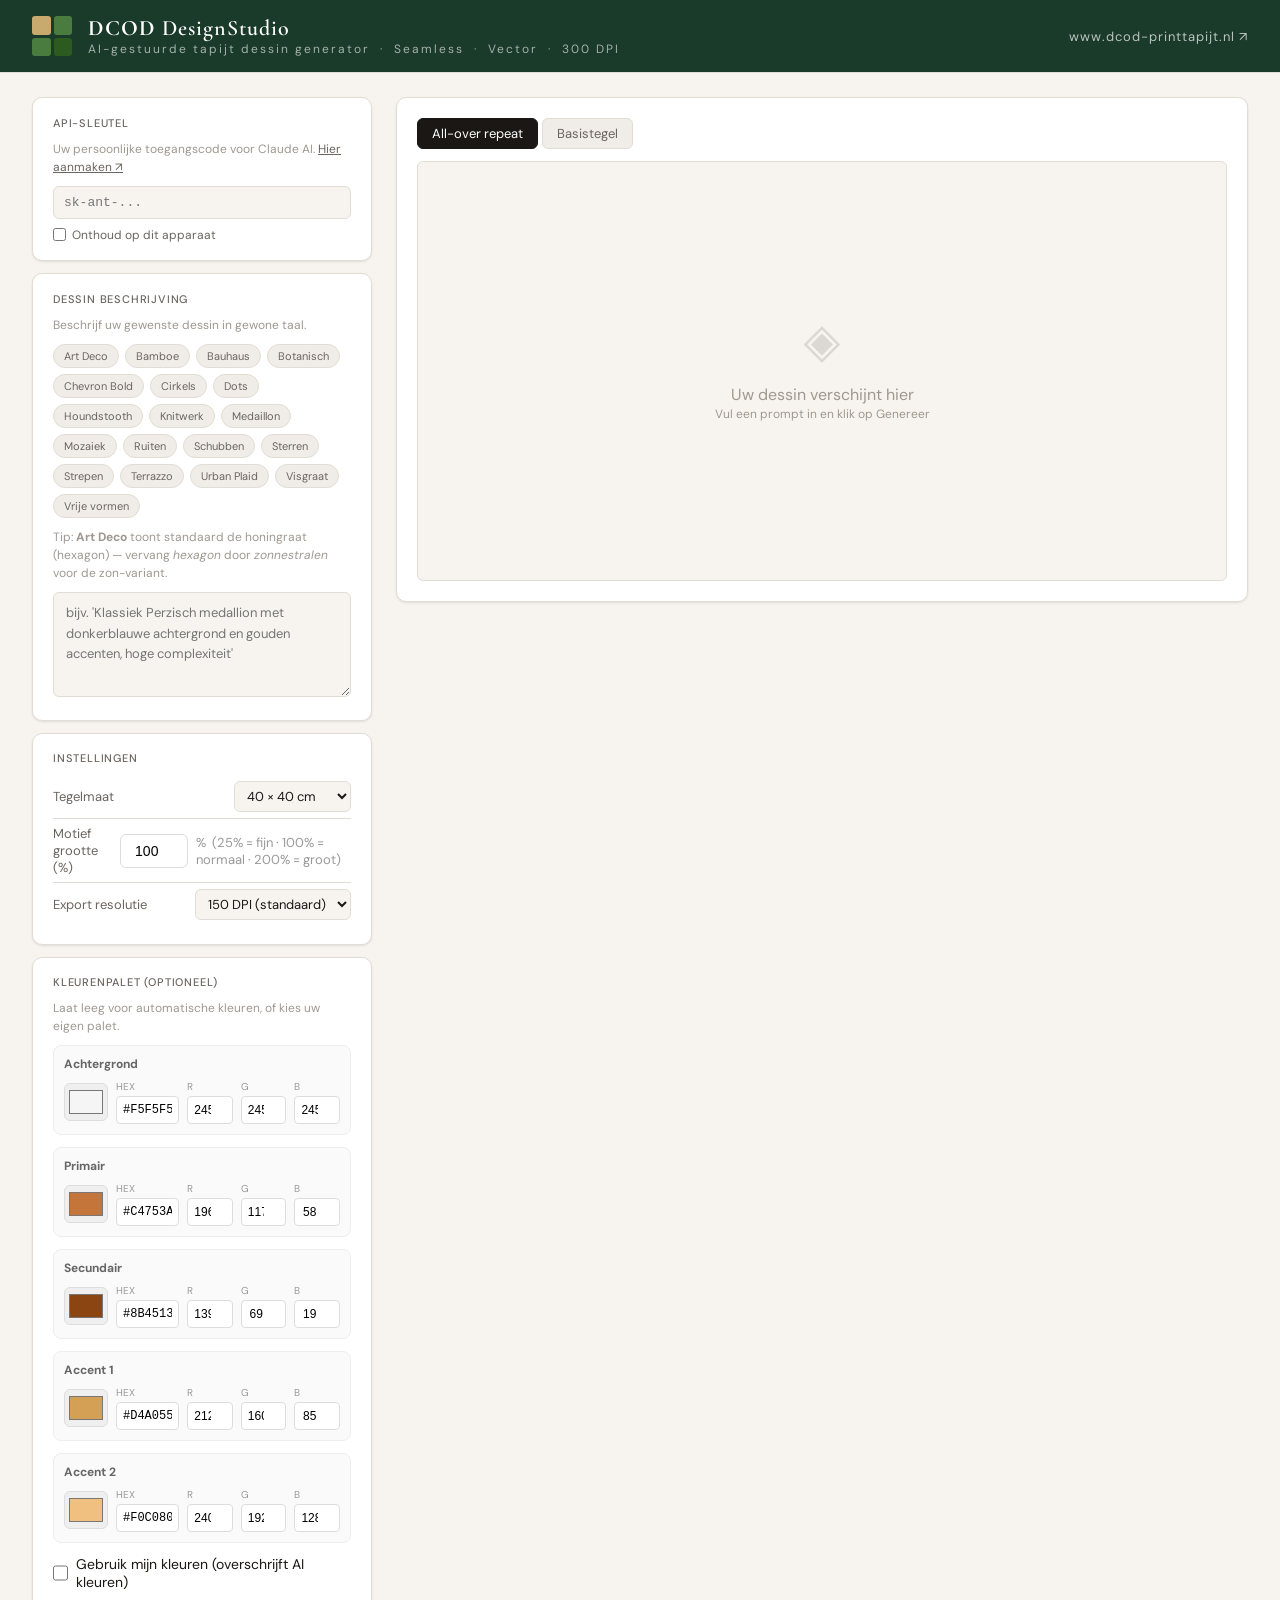
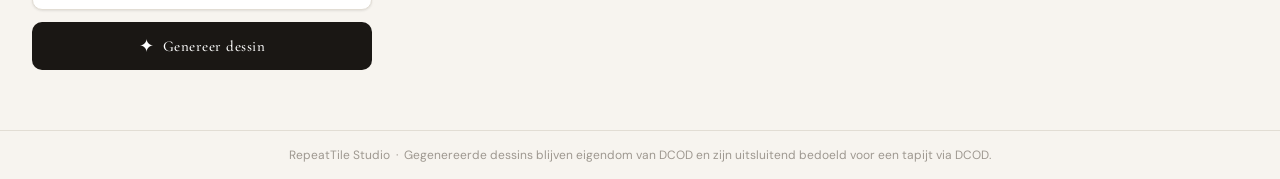
==== templates/index.html @ eb38566f "Knitwerk en Bauhaus dessins toegevoegd, Abstract en Nordic verwijderd" ====
<!DOCTYPE html>
<html lang="nl">
<head>
  <meta charset="UTF-8"/>
  <meta name="viewport" content="width=device-width, initial-scale=1.0"/>
  <title>RepeatTile Studio — Tapijt Dessin Generator</title>
  <link rel="preconnect" href="https://fonts.googleapis.com"/>
  <link href="https://fonts.googleapis.com/css2?family=Cormorant+Garamond:wght@400;500;600&family=DM+Sans:wght@300;400;500&display=swap" rel="stylesheet"/>
  <link rel="stylesheet" href="/static/css/style.css"/>
</head>
<body>
  <header style="background:#1a3a2a;padding:0 32px;">
    <div style="display:flex;align-items:center;justify-content:space-between;height:72px;">
      <div style="display:flex;align-items:center;gap:16px;">
        <div style="display:grid;grid-template-columns:1fr 1fr;gap:3px;width:40px;height:40px;">
          <div style="background:#c8a96e;border-radius:3px;"></div>
          <div style="background:#4a7c3f;border-radius:3px;"></div>
          <div style="background:#4a7c3f;border-radius:3px;"></div>
          <div style="background:#2d5a1e;border-radius:3px;"></div>
        </div>
        <div>
          <div style="font-size:22px;font-weight:600;color:white;font-family:'Cormorant Garamond',serif;letter-spacing:1px;">
            <span style="font-weight:700;">DCOD</span> DesignStudio
          </div>
          <div style="font-size:12px;color:rgba(255,255,255,0.6);letter-spacing:2px;">
            AI-gestuurde tapijt dessin generator &nbsp;·&nbsp; Seamless &nbsp;·&nbsp; Vector &nbsp;·&nbsp; 300 DPI
          </div>
        </div>
      </div>
      <a href="https://www.dcod-printtapijt.nl" target="_blank" style="color:rgba(255,255,255,0.7);font-size:13px;text-decoration:none;letter-spacing:1px;">
        www.dcod-printtapijt.nl ↗
      </a>
    </div>
  </header>

  <main>
    <!-- Linker paneel: instellingen -->
    <aside class="sidebar">

      <!-- API sleutel -->
      <section class="card" id="card-api">
        <h2>API-sleutel</h2>
        <p class="hint">Uw persoonlijke toegangscode voor Claude AI. <a href="https://console.anthropic.com/keys" target="_blank">Hier aanmaken ↗</a></p>
        <div class="input-wrap">
          <input type="password" id="apiKey" placeholder="sk-ant-..." autocomplete="off"/>
          
        </div>
        <label class="remember-row">
          <input type="checkbox" id="rememberKey" onchange="handleRemember()"/>
          Onthoud op dit apparaat
        </label>
      </section>

      <!-- Prompt -->
      <section class="card">
        <h2>Dessin beschrijving</h2>
        <p class="hint">Beschrijf uw gewenste dessin in gewone taal.</p>
        <div class="suggestions">
          <button class="chip" onclick="setPrompt('Art Deco hexagon, goud en zwart, jaren 20 stijl')">Art Deco</button>
          <button class="chip" onclick="setPrompt('Bamboe stokken patroon, verticale bamboe in natuurlijke tinten')">Bamboe</button>
          <button class="chip" onclick="setPrompt('Bauhaus geometrisch patroon, halve cirkels driehoeken en ringen, oranje zwart grijs')">Bauhaus</button>
          <button class="chip" onclick="setPrompt('Botanisch bloemmotief art nouveau stijl, zachte groene en beige kleuren')">Botanisch</button>
          <button class="chip" onclick="setPrompt('chevronbold patroon, gevulde schuine plankjes, zwart wit')">Chevron Bold</button>
          <button class="chip" onclick="setPrompt('Alleen cirkels, strak en minimalistisch')">Cirkels</button>
          <button class="chip" onclick="setPrompt('Dots stippen patroon, polka dots')">Dots</button>
          <button class="chip" onclick="setPrompt('houndstooth patroon, hanenpoot pied-de-poule, zwart wit')">Houndstooth</button>
          <button class="chip" onclick="setPrompt('Scandinavisch knitwerk patroon, gebreide steken, zigzag banden in blauw en wit')">Knitwerk</button>
          <button class="chip" onclick="setPrompt('Medaillon geometrisch tegelmotief, donkerblauw en diep rood met gouden accenten')">Medaillon</button>
          <button class="chip" onclick="setPrompt('Pixel mozaiek patroon, kleurrijke blokken')">Mozaiek</button>
          <button class="chip" onclick="setPrompt('Alleen ruiten en diamanten, geometrisch')">Ruiten</button>
          <button class="chip" onclick="setPrompt('Ogee schubben dakpan patroon')">Schubben</button>
          <button class="chip" onclick="setPrompt('Alleen sterren, strak patroon')">Sterren</button>
          <button class="chip" onclick="setPrompt('strepen patroon, style:strepen, verticale kleurstroken')">Strepen</button>
          <button class="chip" onclick="setPrompt('Terrazzo patroon, gekleurde steensnippers op lichte ondergrond')">Terrazzo</button>
          <button class="chip" onclick="setPrompt('urban plaid tartan ruit patroon, geweven lijnen')">Urban Plaid</button>
          <button class="chip" onclick="setPrompt('Visgraat patroon, diagonale lijnen, aardetinten')">Visgraat</button>
          <button class="chip" onclick="setPrompt('Vrije organische vormen, vloeiend en natuurlijk')">Vrije vormen</button>
        </div>
        <p class="hint" style="margin-top:10px;">Tip: <strong>Art Deco</strong> toont standaard de honingraat (hexagon) — vervang <em>hexagon</em> door <em>zonnestralen</em> voor de zon-variant.</p>
        <textarea id="prompt" rows="4" placeholder="bijv. 'Klassiek Perzisch medallion met donkerblauwe achtergrond en gouden accenten, hoge complexiteit'"></textarea>
      </section>

      <!-- Instellingen -->
      <section class="card">
        <h2>Instellingen</h2>
        <div class="field">
          <label>Tegelmaat</label>
          <select id="tileCm">
            <option value="20">20 × 20 cm</option>
            <option value="40" selected>40 × 40 cm</option>
            <option value="60">60 × 60 cm</option>
            <option value="100">100 × 100 cm</option>
          </select>
        </div>
        <div class="field">
          <label>Motief grootte (%)</label>
          <div style="display:flex;align-items:center;gap:8px;">
            <input type="number" id="motiefSchaal" value="100" min="25" max="400" step="5"
              style="width:90px;padding:8px;border:1px solid #ddd;border-radius:6px;font-size:14px;text-align:center;">
            <span style="font-size:13px;color:#999;">% &nbsp;(25% = fijn · 100% = normaal · 200% = groot)</span>
          </div>
        </div>
        <div class="field">
          <label>Export resolutie</label>
          <select id="dpi">
            <option value="100">100 DPI (minimum)</option>
            <option value="150" selected>150 DPI (standaard)</option>
            <option value="200">200 DPI (hoog)</option>
            <option value="300">300 DPI (drukklaar)</option>
          </select>
        </div>
      </section>

      <!-- Kleurenpalet kiezer -->
      <section class="card" id="card-kleuren">
        <h2>Kleurenpalet (optioneel)</h2>
        <p class="hint">Laat leeg voor automatische kleuren, of kies uw eigen palet.</p>
        <div style="margin-bottom:12px;padding:10px;border:1px solid #eee;border-radius:8px;background:#fafafa;box-sizing:border-box;">
          <label style="font-size:12px;color:#666;font-weight:bold;display:block;margin-bottom:8px;">Achtergrond</label>
          <div style="display:flex;align-items:center;gap:8px;flex-wrap:nowrap;">
            <input type="color" id="kleur0" value="#F5F5F5" style="width:44px;height:38px;border:1px solid #ddd;border-radius:6px;cursor:pointer;padding:2px;flex-shrink:0;">
            <div style="flex:2.5;min-width:0;">
              <div style="font-size:10px;color:#999;margin-bottom:3px;">HEX</div>
              <input type="text" id="kleur0hex" value="#F5F5F5" maxlength="7" style="width:100%;padding:6px;border:1px solid #ddd;border-radius:4px;font-size:12px;font-family:monospace;text-align:center;box-sizing:border-box;">
            </div>
            <div style="flex:1.8;min-width:0;">
              <div style="font-size:10px;color:#999;margin-bottom:3px;">R</div>
              <input type="number" id="kleur0r" value="245" min="0" max="255" style="width:100%;padding:6px;border:1px solid #ddd;border-radius:4px;font-size:12px;text-align:center;box-sizing:border-box;">
            </div>
            <div style="flex:1.8;min-width:0;">
              <div style="font-size:10px;color:#999;margin-bottom:3px;">G</div>
              <input type="number" id="kleur0g" value="245" min="0" max="255" style="width:100%;padding:6px;border:1px solid #ddd;border-radius:4px;font-size:12px;text-align:center;box-sizing:border-box;">
            </div>
            <div style="flex:1.8;min-width:0;">
              <div style="font-size:10px;color:#999;margin-bottom:3px;">B</div>
              <input type="number" id="kleur0b" value="245" min="0" max="255" style="width:100%;padding:6px;border:1px solid #ddd;border-radius:4px;font-size:12px;text-align:center;box-sizing:border-box;">
            </div>
          </div>
        </div>
        <div style="margin-bottom:12px;padding:10px;border:1px solid #eee;border-radius:8px;background:#fafafa;box-sizing:border-box;">
          <label style="font-size:12px;color:#666;font-weight:bold;display:block;margin-bottom:8px;">Primair</label>
          <div style="display:flex;align-items:center;gap:8px;flex-wrap:nowrap;">
            <input type="color" id="kleur1" value="#C4753A" style="width:44px;height:38px;border:1px solid #ddd;border-radius:6px;cursor:pointer;padding:2px;flex-shrink:0;">
            <div style="flex:2.5;min-width:0;">
              <div style="font-size:10px;color:#999;margin-bottom:3px;">HEX</div>
              <input type="text" id="kleur1hex" value="#C4753A" maxlength="7" style="width:100%;padding:6px;border:1px solid #ddd;border-radius:4px;font-size:12px;font-family:monospace;text-align:center;box-sizing:border-box;">
            </div>
            <div style="flex:1.8;min-width:0;">
              <div style="font-size:10px;color:#999;margin-bottom:3px;">R</div>
              <input type="number" id="kleur1r" value="196" min="0" max="255" style="width:100%;padding:6px;border:1px solid #ddd;border-radius:4px;font-size:12px;text-align:center;box-sizing:border-box;">
            </div>
            <div style="flex:1.8;min-width:0;">
              <div style="font-size:10px;color:#999;margin-bottom:3px;">G</div>
              <input type="number" id="kleur1g" value="117" min="0" max="255" style="width:100%;padding:6px;border:1px solid #ddd;border-radius:4px;font-size:12px;text-align:center;box-sizing:border-box;">
            </div>
            <div style="flex:1.8;min-width:0;">
              <div style="font-size:10px;color:#999;margin-bottom:3px;">B</div>
              <input type="number" id="kleur1b" value="58" min="0" max="255" style="width:100%;padding:6px;border:1px solid #ddd;border-radius:4px;font-size:12px;text-align:center;box-sizing:border-box;">
            </div>
          </div>
        </div>
        <div style="margin-bottom:12px;padding:10px;border:1px solid #eee;border-radius:8px;background:#fafafa;box-sizing:border-box;">
          <label style="font-size:12px;color:#666;font-weight:bold;display:block;margin-bottom:8px;">Secundair</label>
          <div style="display:flex;align-items:center;gap:8px;flex-wrap:nowrap;">
            <input type="color" id="kleur2" value="#8B4513" style="width:44px;height:38px;border:1px solid #ddd;border-radius:6px;cursor:pointer;padding:2px;flex-shrink:0;">
            <div style="flex:2.5;min-width:0;">
              <div style="font-size:10px;color:#999;margin-bottom:3px;">HEX</div>
              <input type="text" id="kleur2hex" value="#8B4513" maxlength="7" style="width:100%;padding:6px;border:1px solid #ddd;border-radius:4px;font-size:12px;font-family:monospace;text-align:center;box-sizing:border-box;">
            </div>
            <div style="flex:1.8;min-width:0;">
              <div style="font-size:10px;color:#999;margin-bottom:3px;">R</div>
              <input type="number" id="kleur2r" value="139" min="0" max="255" style="width:100%;padding:6px;border:1px solid #ddd;border-radius:4px;font-size:12px;text-align:center;box-sizing:border-box;">
            </div>
            <div style="flex:1.8;min-width:0;">
              <div style="font-size:10px;color:#999;margin-bottom:3px;">G</div>
              <input type="number" id="kleur2g" value="69" min="0" max="255" style="width:100%;padding:6px;border:1px solid #ddd;border-radius:4px;font-size:12px;text-align:center;box-sizing:border-box;">
            </div>
            <div style="flex:1.8;min-width:0;">
              <div style="font-size:10px;color:#999;margin-bottom:3px;">B</div>
              <input type="number" id="kleur2b" value="19" min="0" max="255" style="width:100%;padding:6px;border:1px solid #ddd;border-radius:4px;font-size:12px;text-align:center;box-sizing:border-box;">
            </div>
          </div>
        </div>
        <div style="margin-bottom:12px;padding:10px;border:1px solid #eee;border-radius:8px;background:#fafafa;box-sizing:border-box;">
          <label style="font-size:12px;color:#666;font-weight:bold;display:block;margin-bottom:8px;">Accent 1</label>
          <div style="display:flex;align-items:center;gap:8px;flex-wrap:nowrap;">
            <input type="color" id="kleur3" value="#D4A055" style="width:44px;height:38px;border:1px solid #ddd;border-radius:6px;cursor:pointer;padding:2px;flex-shrink:0;">
            <div style="flex:2.5;min-width:0;">
              <div style="font-size:10px;color:#999;margin-bottom:3px;">HEX</div>
              <input type="text" id="kleur3hex" value="#D4A055" maxlength="7" style="width:100%;padding:6px;border:1px solid #ddd;border-radius:4px;font-size:12px;font-family:monospace;text-align:center;box-sizing:border-box;">
            </div>
            <div style="flex:1.8;min-width:0;">
              <div style="font-size:10px;color:#999;margin-bottom:3px;">R</div>
              <input type="number" id="kleur3r" value="212" min="0" max="255" style="width:100%;padding:6px;border:1px solid #ddd;border-radius:4px;font-size:12px;text-align:center;box-sizing:border-box;">
            </div>
            <div style="flex:1.8;min-width:0;">
              <div style="font-size:10px;color:#999;margin-bottom:3px;">G</div>
              <input type="number" id="kleur3g" value="160" min="0" max="255" style="width:100%;padding:6px;border:1px solid #ddd;border-radius:4px;font-size:12px;text-align:center;box-sizing:border-box;">
            </div>
            <div style="flex:1.8;min-width:0;">
              <div style="font-size:10px;color:#999;margin-bottom:3px;">B</div>
              <input type="number" id="kleur3b" value="85" min="0" max="255" style="width:100%;padding:6px;border:1px solid #ddd;border-radius:4px;font-size:12px;text-align:center;box-sizing:border-box;">
            </div>
          </div>
        </div>
        <div style="margin-bottom:12px;padding:10px;border:1px solid #eee;border-radius:8px;background:#fafafa;box-sizing:border-box;">
          <label style="font-size:12px;color:#666;font-weight:bold;display:block;margin-bottom:8px;">Accent 2</label>
          <div style="display:flex;align-items:center;gap:8px;flex-wrap:nowrap;">
            <input type="color" id="kleur4" value="#F0C080" style="width:44px;height:38px;border:1px solid #ddd;border-radius:6px;cursor:pointer;padding:2px;flex-shrink:0;">
            <div style="flex:2.5;min-width:0;">
              <div style="font-size:10px;color:#999;margin-bottom:3px;">HEX</div>
              <input type="text" id="kleur4hex" value="#F0C080" maxlength="7" style="width:100%;padding:6px;border:1px solid #ddd;border-radius:4px;font-size:12px;font-family:monospace;text-align:center;box-sizing:border-box;">
            </div>
            <div style="flex:1.8;min-width:0;">
              <div style="font-size:10px;color:#999;margin-bottom:3px;">R</div>
              <input type="number" id="kleur4r" value="240" min="0" max="255" style="width:100%;padding:6px;border:1px solid #ddd;border-radius:4px;font-size:12px;text-align:center;box-sizing:border-box;">
            </div>
            <div style="flex:1.8;min-width:0;">
              <div style="font-size:10px;color:#999;margin-bottom:3px;">G</div>
              <input type="number" id="kleur4g" value="192" min="0" max="255" style="width:100%;padding:6px;border:1px solid #ddd;border-radius:4px;font-size:12px;text-align:center;box-sizing:border-box;">
            </div>
            <div style="flex:1.8;min-width:0;">
              <div style="font-size:10px;color:#999;margin-bottom:3px;">B</div>
              <input type="number" id="kleur4b" value="128" min="0" max="255" style="width:100%;padding:6px;border:1px solid #ddd;border-radius:4px;font-size:12px;text-align:center;box-sizing:border-box;">
            </div>
          </div>
        </div>
        <label style="display:flex;align-items:center;gap:8px;font-size:14px;cursor:pointer;margin-top:8px;">
          <input type="checkbox" id="gebruikKleuren" style="width:16px;height:16px;accent-color:#4A7C3F;">
          Gebruik mijn kleuren (overschrijft AI kleuren)
        </label>
      </section>

      <!-- Genereer knop -->
      <button class="btn-generate" id="btnGenerate" onclick="generate()">
        <span id="btnIcon">✦</span>
        <span id="btnText">Genereer dessin</span>
      </button>
      <div id="statusMsg" class="status-msg"></div>

    </aside>

    <!-- Rechter paneel: preview -->
    <div class="preview-area">

      <div class="preview-header">
        <div class="preview-tabs">
          <button class="tab active" onclick="switchTab('repeat', this)">All-over repeat</button>
          <button class="tab" onclick="switchTab('tile', this)">Basistegel</button>
        </div>
        <div class="badges" id="badges" style="display:none">
          <span class="badge green">✓ Seamless</span>
          <span class="badge blue" id="badgeDpi">150 DPI</span>
          <span class="badge gray" id="badgeStyle">—</span>
        </div>
      </div>

      <!-- Preview canvas -->
      <div class="canvas-container" id="canvasContainer">
        <div class="empty-state" id="emptyState">
          <div class="empty-icon">◈</div>
          <p>Uw dessin verschijnt hier</p>
          <p class="hint">Vul een prompt in en klik op Genereer</p>
        </div>
        <img id="previewRepeat" class="preview-img active" style="display:none" alt="All-over repeat preview"/>
        <img id="previewTile" class="preview-img" style="display:none" alt="Basistegel preview"/>
      </div>

      <!-- Info kaarten -->
      <div class="info-cards" id="infoCards" style="display:none">
        <div class="info-card">
          <div class="info-label">Resolutie</div>
          <div class="info-val" id="infoDpi">—</div>
        </div>
        <div class="info-card">
          <div class="info-label">Pixelgrootte tegel</div>
          <div class="info-val" id="infoPx">—</div>
        </div>
        <div class="info-card">
          <div class="info-label">Stijl</div>
          <div class="info-val" id="infoStyle">—</div>
        </div>
        <div class="info-card">
          <div class="info-label">Repeat type</div>
          <div class="info-val" id="infoRepeat">—</div>
        </div>
      </div>

      <!-- Referentienummer -->
      <div id="refRow" style="display:none;padding:8px 0;font-size:13px;color:#999;text-align:right;">
        Referentie: <span id="dessinRef" style="font-weight:bold;color:#4A7C3F;font-family:monospace;"></span>
      </div>
      <!-- Beschrijving -->
      <div class="description-box" id="descBox" style="display:none">
        <span class="desc-icon">◈</span>
        <span id="descText">—</span>
      </div>

      <!-- Kleurenpalet -->
      <div class="palette-row" id="paletteRow" style="display:none">
        <span class="palette-label">Kleuren:</span>
        <div id="paletteSwatches"></div>
      </div>

      <!-- Export knoppen -->
      <div class="export-row" id="exportRow" style="display:none">
        <button class="btn-export" onclick="openVisualizer()">
          <span>⬚</span> Bekijk in ruimte
        </button>
      </div>

    </div>
  </main>


<!-- Bestel Modal -->
<div id="bestelModal" style="display:none;position:fixed;top:0;left:0;width:100%;height:100%;background:rgba(0,0,0,0.5);z-index:1000;overflow-y:auto;padding:20px;box-sizing:border-box;align-items:center;justify-content:center;">
  <div style="background:white;padding:40px;border-radius:12px;max-width:480px;width:90%;position:relative;margin:auto;">
    <button onclick="document.getElementById('bestelModal').style.display='none'" style="position:absolute;top:16px;right:16px;background:none;border:none;font-size:20px;cursor:pointer;">✕</button>
    <h2 style="margin-top:0;">Tapijt bestellen</h2>
    <p style="color:#666;font-size:14px;">Uw dessin wordt doorgestuurd naar DCOD. Wij nemen binnen 2 werkdagen contact met u op.</p>
    <p style="color:#4A7C3F;font-size:13px;background:#F0F5EE;border-radius:8px;padding:10px 12px;margin-top:0;">Origineel bestand gaat alleen naar DCOD voor productie.</p>
    <div style="margin-bottom:16px;">
      <label style="display:block;font-size:12px;font-weight:bold;margin-bottom:6px;">NAAM *</label>
      <input id="bestelNaam" autocomplete="name" type="text" style="width:100%;padding:12px;border:1px solid #ddd;border-radius:8px;font-size:16px;box-sizing:border-box;"/>
    </div>
    <div style="margin-bottom:16px;">
      <label style="display:block;font-size:12px;font-weight:bold;margin-bottom:6px;">E-MAILADRES *</label>
      <input id="bestelEmail" autocomplete="email" type="email" style="width:100%;padding:12px;border:1px solid #ddd;border-radius:8px;font-size:16px;box-sizing:border-box;"/>
    </div>
    <div style="margin-bottom:16px;">
      <label style="display:block;font-size:12px;font-weight:bold;margin-bottom:6px;">BEDRIJF / BUREAU</label>
      <input id="bestelBedrijf" autocomplete="organization" type="text" style="width:100%;padding:12px;border:1px solid #ddd;border-radius:8px;font-size:16px;box-sizing:border-box;" placeholder="Bedrijfs- of bureaunaam (optioneel)"/>
    </div>
    <div style="margin-bottom:16px;">
      <label style="display:block;font-size:12px;font-weight:bold;margin-bottom:6px;">TELEFOONNUMMER</label>
      <input id="bestelTelefoon" autocomplete="tel" type="tel" style="width:100%;padding:12px;border:1px solid #ddd;border-radius:8px;font-size:16px;box-sizing:border-box;"/>
    </div>
    <div style="margin-bottom:16px;">
      <label style="display:block;font-size:12px;font-weight:bold;margin-bottom:6px;">PRODUCT *</label>
      <div style="display:flex;gap:10px;flex-wrap:wrap;">
        <label style="display:flex;align-items:center;gap:8px;padding:10px 16px;border:2px solid #ddd;border-radius:8px;cursor:pointer;font-size:15px;">
          <input type="radio" name="product" value="Printtapijt" style="accent-color:#4A7C3F;" checked> Printtapijt
        </label>
        <label style="display:flex;align-items:center;gap:8px;padding:10px 16px;border:2px solid #ddd;border-radius:8px;cursor:pointer;font-size:15px;">
          <input type="radio" name="product" value="Printvloervinyl" style="accent-color:#4A7C3F;"> Printvloervinyl
        </label>
        <label style="display:flex;align-items:center;gap:8px;padding:10px 16px;border:2px solid #ddd;border-radius:8px;cursor:pointer;font-size:15px;">
          <input type="radio" name="product" value="Printbehang" style="accent-color:#4A7C3F;"> Printbehang
        </label>
      </div>
    </div>
    <div style="margin-bottom:16px;">
      <label style="display:block;font-size:12px;font-weight:bold;margin-bottom:6px;">AFMETING (m²)</label>
      <div style="display:flex;gap:10px;align-items:center;">
        <div style="flex:1;">
          <label style="display:block;font-size:11px;color:#999;margin-bottom:4px;">Breedte (cm)</label>
          <input id="bestelBreedte" type="number" min="1" placeholder="bijv. 200" style="width:100%;padding:10px;border:1px solid #ddd;border-radius:8px;font-size:15px;box-sizing:border-box;"/>
        </div>
        <div style="font-size:20px;color:#999;padding-top:20px;">×</div>
        <div style="flex:1;">
          <label style="display:block;font-size:11px;color:#999;margin-bottom:4px;">Lengte (cm)</label>
          <input id="bestelLengte" type="number" min="1" placeholder="bijv. 300" style="width:100%;padding:10px;border:1px solid #ddd;border-radius:8px;font-size:15px;box-sizing:border-box;"/>
        </div>
        <div style="flex:1;">
          <label style="display:block;font-size:11px;color:#999;margin-bottom:4px;">Totaal</label>
          <div id="bestelM2" style="padding:10px;background:#f5f5f5;border-radius:8px;font-size:15px;font-weight:bold;color:#4A7C3F;text-align:center;margin-top:0px;">— m²</div>
        </div>
      </div>
    </div>
    <div style="margin-bottom:16px;">
      <label style="display:block;font-size:12px;font-weight:bold;margin-bottom:6px;">AANVULLENDE WENSEN</label>
      <textarea id="bestelWensen" style="width:100%;padding:12px;border:1px solid #ddd;border-radius:8px;font-size:16px;box-sizing:border-box;height:100px;"></textarea>
    </div>
    <div style="margin-bottom:16px;">
      <label style="display:block;font-size:12px;font-weight:bold;margin-bottom:8px;">STAALTJE AANVRAGEN</label>
      <label style="display:flex;align-items:center;gap:10px;cursor:pointer;font-size:15px;">
        <input type="checkbox" id="bestelSaaltje" style="width:18px;height:18px;accent-color:#4A7C3F;">
        Ja, stuur mij een gratis staaltje toe
      </label>
      <div id="bestelAdresVeld" style="display:none;margin-top:12px;">
        <div style="margin-bottom:10px;">
          <label style="display:block;font-size:12px;color:#666;margin-bottom:4px;">STRAAT + HUISNUMMER</label>
          <input id="bestelStraat" autocomplete="street-address" type="text" placeholder="Straat + huisnummer" style="width:100%;padding:10px;border:1px solid #ddd;border-radius:8px;font-size:15px;box-sizing:border-box;"/>
        </div>
        <div style="display:flex;gap:10px;">
          <div style="flex:1;">
            <label style="display:block;font-size:12px;color:#666;margin-bottom:4px;">POSTCODE</label>
            <input id="bestelPostcode" autocomplete="postal-code" type="text" placeholder="1234 AB" style="width:100%;padding:10px;border:1px solid #ddd;border-radius:8px;font-size:15px;box-sizing:border-box;"/>
          </div>
          <div style="flex:2;">
            <label style="display:block;font-size:12px;color:#666;margin-bottom:4px;">WOONPLAATS</label>
            <input id="bestelPlaats" autocomplete="address-level2" type="text" placeholder="Woonplaats" style="width:100%;padding:10px;border:1px solid #ddd;border-radius:8px;font-size:15px;box-sizing:border-box;"/>
          </div>
        </div>
        <div style="margin-top:10px;">
          <label style="display:block;font-size:12px;color:#666;margin-bottom:4px;">LAND</label>
          <select id="bestelLand" autocomplete="country" style="width:100%;padding:10px;border:1px solid #ddd;border-radius:8px;font-size:15px;box-sizing:border-box;">
            <option value="Nederland">Nederland</option>
            <option value="België">België</option>
            <option value="Duitsland">Duitsland</option>
            <option value="Anders">Anders</option>
          </select>
        </div>
      </div>
    </div>
    <div id="bestelFout" style="display:none;color:#C0392B;font-size:14px;margin-bottom:12px;"></div>
    <button id="btnVerstuur" onclick="verstuurBestelling()" style="width:100%;padding:16px;background:#2C2C2C;color:white;border:none;border-radius:8px;font-size:16px;cursor:pointer;">✉ Stuur offerte aanvraag</button>
    <p style="text-align:center;font-size:12px;color:#999;margin-top:12px;">Uw gegevens worden alleen gebruikt voor het verwerken van uw aanvraag.</p>
  </div>
</div>

<!-- Bestel knop -->
<div id="bestelRow" style="display:none;padding:16px;">
  <button onclick="document.getElementById('bestelModal').style.display='flex'" style="width:100%;padding:16px;background:#4A7C3F;color:white;border:none;border-radius:8px;font-size:16px;cursor:pointer;font-weight:bold;">✉ Bestel dit tapijt</button>
  <p style="text-align:center;font-size:12px;color:#999;margin-top:8px;">Vrijblijvende aanvraag — wij nemen eerst contact met u op voordat er iets definitief wordt besteld.</p>
</div>
  <footer>
    <p>RepeatTile Studio &nbsp;·&nbsp; Gegenereerde dessins blijven eigendom van DCOD en zijn uitsluitend bedoeld voor een tapijt via DCOD.</p>
  </footer>

  <div id="ruimteModal" style="display:none;position:fixed;top:0;left:0;width:100%;height:100%;background:rgba(0,0,0,0.78);z-index:2000;align-items:center;justify-content:center;overflow-y:auto;padding:20px;box-sizing:border-box;">
    <div style="background:#fff;border-radius:12px;max-width:1100px;width:100%;position:relative;padding:16px;margin:auto;">
      <button onclick="document.getElementById('ruimteModal').style.display='none'" style="position:absolute;top:10px;right:14px;background:none;border:none;font-size:22px;cursor:pointer;z-index:5;">✕</button>
      <h2 style="margin:4px 0 12px;font-size:18px;">Bekijk in ruimte</h2>
      <div id="ruimteScene" style="position:relative;width:100%;overflow:hidden;border-radius:8px;background:#d8d8d8;">
        <div id="ruimteCarpet" style="position:absolute;left:0;top:0;width:600px;height:600px;background-repeat:repeat;z-index:1;"></div>
        <div id="ruimteLight" style="position:absolute;left:0;top:0;width:100%;height:100%;z-index:2;pointer-events:none;background:radial-gradient(120% 80% at 50% 8%,rgba(255,255,255,0.28),rgba(255,255,255,0) 55%),linear-gradient(180deg,rgba(0,0,0,0) 55%,rgba(0,0,0,0.20));"></div>
        <img id="ruimteMeubels" src="/static/img/kantoor_meubellaag.png" style="position:absolute;left:0;top:0;width:100%;height:100%;z-index:3;pointer-events:none;" alt="kantoor"/>
      </div>
      <div style="display:flex;align-items:center;gap:10px;margin-top:12px;">
        <label style="font-size:13px;color:#666;">Dessingrootte</label>
        <input type="range" id="ruimteScale" min="30" max="140" step="1" value="60" style="flex:1;">
      </div>
    </div>
  </div>
  <script src="/static/js/app.js?v=20260612_100122"></script>
</body>
</html>
---- static/css/style.css ----
/* RepeatTile Studio — Stylesheet */

*, *::before, *::after { box-sizing: border-box; margin: 0; padding: 0; }

:root {
  --bg: #F7F4EF;
  --surface: #FFFFFF;
  --border: #E2DDD4;
  --border-strong: #C8C0B4;
  --text: #1A1714;
  --text-muted: #6B6560;
  --text-hint: #9E9890;
  --accent: #1A1714;
  --accent-hover: #3A3530;
  --green: #2D6A2D;
  --green-bg: #E6F3E6;
  --blue: #1A3A8F;
  --blue-bg: #E6EEFF;
  --chip-bg: #F0EDE8;
  --chip-hover: #E2DDD4;
  --radius: 10px;
  --radius-sm: 6px;
  --shadow: 0 1px 3px rgba(0,0,0,0.06), 0 1px 2px rgba(0,0,0,0.04);
}

body {
  font-family: 'DM Sans', system-ui, sans-serif;
  background: var(--bg);
  color: var(--text);
  min-height: 100vh;
  display: flex;
  flex-direction: column;
}

/* Header */
header {
  border-bottom: 1px solid var(--border);
  background: var(--surface);
  padding: 1rem 2rem;
}
.header-inner {
  max-width: 1280px;
  margin: 0 auto;
  display: flex;
  align-items: center;
  gap: 14px;
}
.logo-mark {
  width: 40px; height: 40px;
  background: var(--accent);
  color: #fff;
  border-radius: 8px;
  display: flex; align-items: center; justify-content: center;
  font-family: 'Cormorant Garamond', serif;
  font-size: 15px;
  font-weight: 600;
  letter-spacing: 1px;
  flex-shrink: 0;
}
h1 {
  font-family: 'Cormorant Garamond', serif;
  font-size: 22px;
  font-weight: 600;
  letter-spacing: 0.3px;
  line-height: 1.2;
}
.tagline {
  font-size: 12px;
  color: var(--text-muted);
  margin-top: 2px;
  letter-spacing: 0.3px;
}

/* Layout */
main {
  flex: 1;
  max-width: 1280px;
  margin: 0 auto;
  width: 100%;
  padding: 1.5rem 2rem;
  display: grid;
  grid-template-columns: 340px 1fr;
  gap: 1.5rem;
  align-items: start;
}

/* Sidebar cards */
.sidebar { display: flex; flex-direction: column; gap: 12px; }
.card {
  background: var(--surface);
  border: 1px solid var(--border);
  border-radius: var(--radius);
  padding: 1.1rem 1.25rem;
  box-shadow: var(--shadow);
}
.card h2 {
  font-family: 'DM Sans', sans-serif;
  font-size: 11px;
  font-weight: 500;
  text-transform: uppercase;
  letter-spacing: 0.8px;
  color: var(--text-muted);
  margin-bottom: 10px;
}
.hint {
  font-size: 12px;
  color: var(--text-hint);
  line-height: 1.5;
  margin-bottom: 10px;
}
.hint a { color: var(--text-muted); }

/* API key input */
.input-wrap {
  display: flex;
  gap: 6px;
  align-items: center;
}
.input-wrap input {
  flex: 1;
  padding: 8px 10px;
  border: 1px solid var(--border);
  border-radius: var(--radius-sm);
  font-size: 13px;
  font-family: monospace;
  background: var(--bg);
  color: var(--text);
  transition: border-color 0.15s;
}
.input-wrap input:focus { outline: none; border-color: var(--border-strong); }
.btn-icon {
  padding: 8px 10px;
  background: var(--chip-bg);
  border: 1px solid var(--border);
  border-radius: var(--radius-sm);
  cursor: pointer;
  font-size: 14px;
  transition: background 0.15s;
}
.btn-icon:hover { background: var(--chip-hover); }
.remember-row {
  display: flex; align-items: center; gap: 6px;
  font-size: 12px; color: var(--text-muted);
  margin-top: 8px; cursor: pointer;
}

/* Suggestions */
.suggestions { display: flex; flex-wrap: wrap; gap: 6px; margin-bottom: 10px; }
.chip {
  font-size: 11px;
  padding: 4px 10px;
  background: var(--chip-bg);
  border: 1px solid var(--border);
  border-radius: 99px;
  color: var(--text-muted);
  cursor: pointer;
  transition: all 0.15s;
  font-family: 'DM Sans', sans-serif;
}
.chip:hover { background: var(--chip-hover); color: var(--text); border-color: var(--border-strong); }

textarea {
  width: 100%;
  padding: 10px 12px;
  border: 1px solid var(--border);
  border-radius: var(--radius-sm);
  font-size: 13px;
  font-family: 'DM Sans', sans-serif;
  line-height: 1.6;
  background: var(--bg);
  color: var(--text);
  resize: vertical;
  transition: border-color 0.15s;
}
textarea:focus { outline: none; border-color: var(--border-strong); }

/* Fields */
.field {
  display: flex;
  align-items: center;
  justify-content: space-between;
  padding: 6px 0;
  border-bottom: 1px solid var(--border);
}
.field:last-child { border-bottom: none; }
.field label { font-size: 13px; color: var(--text-muted); }
.field select {
  padding: 5px 8px;
  border: 1px solid var(--border);
  border-radius: var(--radius-sm);
  font-size: 13px;
  background: var(--bg);
  color: var(--text);
  font-family: 'DM Sans', sans-serif;
}
.field select:focus { outline: none; }

/* Generate button */
.btn-generate {
  width: 100%;
  padding: 13px;
  background: var(--accent);
  color: #fff;
  border: none;
  border-radius: var(--radius);
  font-size: 15px;
  font-family: 'Cormorant Garamond', serif;
  font-weight: 500;
  letter-spacing: 0.5px;
  cursor: pointer;
  display: flex;
  align-items: center;
  justify-content: center;
  gap: 8px;
  transition: background 0.2s, transform 0.1s;
}
.btn-generate:hover { background: var(--accent-hover); }
.btn-generate:active { transform: scale(0.99); }
.btn-generate:disabled { opacity: 0.5; cursor: not-allowed; }
#btnIcon { font-size: 18px; transition: transform 0.6s; }
.btn-generate.loading #btnIcon { animation: spin 1s linear infinite; }
@keyframes spin { from { transform: rotate(0deg); } to { transform: rotate(360deg); } }

.status-msg {
  font-size: 12px;
  color: var(--text-muted);
  text-align: center;
  min-height: 18px;
  margin-top: 6px;
}
.status-msg.error { color: #B91C1C; }
.status-msg.success { color: var(--green); }

/* Preview area */
.preview-area {
  background: var(--surface);
  border: 1px solid var(--border);
  border-radius: var(--radius);
  padding: 1.25rem;
  box-shadow: var(--shadow);
  display: flex;
  flex-direction: column;
  gap: 12px;
}
.preview-header {
  display: flex;
  align-items: center;
  justify-content: space-between;
  flex-wrap: wrap;
  gap: 8px;
}
.preview-tabs { display: flex; gap: 4px; }
.tab {
  padding: 6px 14px;
  font-size: 13px;
  font-family: 'DM Sans', sans-serif;
  background: var(--chip-bg);
  border: 1px solid var(--border);
  border-radius: var(--radius-sm);
  cursor: pointer;
  color: var(--text-muted);
  transition: all 0.15s;
}
.tab.active { background: var(--accent); color: #fff; border-color: var(--accent); }
.tab:not(.active):hover { background: var(--chip-hover); }

.badges { display: flex; gap: 6px; flex-wrap: wrap; }
.badge {
  font-size: 11px;
  padding: 3px 9px;
  border-radius: 99px;
  font-weight: 500;
}
.badge.green { background: var(--green-bg); color: var(--green); }
.badge.blue { background: var(--blue-bg); color: var(--blue); }
.badge.gray { background: var(--chip-bg); color: var(--text-muted); }

/* Canvas */
.canvas-container {
  background: var(--bg);
  border: 1px solid var(--border);
  border-radius: var(--radius-sm);
  min-height: 420px;
  display: flex;
  align-items: center;
  justify-content: center;
  overflow: hidden;
  position: relative;
}
.empty-state {
  text-align: center;
  color: var(--text-hint);
}
.empty-icon {
  font-size: 48px;
  margin-bottom: 12px;
  opacity: 0.3;
}
.preview-img {
  width: 100%;
  height: auto;
  display: block;
  border-radius: var(--radius-sm);
}

/* Info kaarten */
.info-cards {
  display: grid;
  grid-template-columns: repeat(4, 1fr);
  gap: 8px;
}
.info-card {
  background: var(--bg);
  border-radius: var(--radius-sm);
  padding: 10px 12px;
}
.info-label { font-size: 11px; color: var(--text-hint); margin-bottom: 3px; }
.info-val { font-size: 14px; font-weight: 500; }

/* Description & palette */
.description-box {
  background: var(--bg);
  border-radius: var(--radius-sm);
  padding: 10px 14px;
  font-size: 13px;
  color: var(--text-muted);
  display: flex;
  align-items: center;
  gap: 8px;
  line-height: 1.5;
}
.desc-icon { font-size: 16px; opacity: 0.5; flex-shrink: 0; }

.palette-row {
  display: flex;
  align-items: center;
  gap: 10px;
}
.palette-label { font-size: 12px; color: var(--text-hint); }
#paletteSwatches { display: flex; gap: 6px; }
.swatch {
  width: 24px; height: 24px;
  border-radius: 50%;
  border: 2px solid rgba(0,0,0,0.08);
  cursor: default;
  transition: transform 0.15s;
}
.swatch:hover { transform: scale(1.2); }

/* Export */
.export-row {
  display: flex;
  gap: 8px;
  flex-wrap: wrap;
  padding-top: 4px;
  border-top: 1px solid var(--border);
}
.btn-export {
  flex: 1;
  min-width: 140px;
  padding: 9px 12px;
  background: var(--chip-bg);
  border: 1px solid var(--border);
  border-radius: var(--radius-sm);
  font-size: 13px;
  font-family: 'DM Sans', sans-serif;
  cursor: pointer;
  color: var(--text);
  display: flex;
  align-items: center;
  justify-content: center;
  gap: 6px;
  transition: all 0.15s;
}
.btn-export:hover { background: var(--chip-hover); border-color: var(--border-strong); }
.btn-export.btn-primary { background: var(--accent); color: #fff; border-color: var(--accent); }
.btn-export.btn-primary:hover { background: var(--accent-hover); }

/* Footer */
footer {
  text-align: center;
  padding: 1rem;
  font-size: 12px;
  color: var(--text-hint);
  border-top: 1px solid var(--border);
}

/* Responsive */
@media (max-width: 900px) {
  main { grid-template-columns: 1fr; padding: 1rem; }
  .info-cards { grid-template-columns: repeat(2, 1fr); }
}
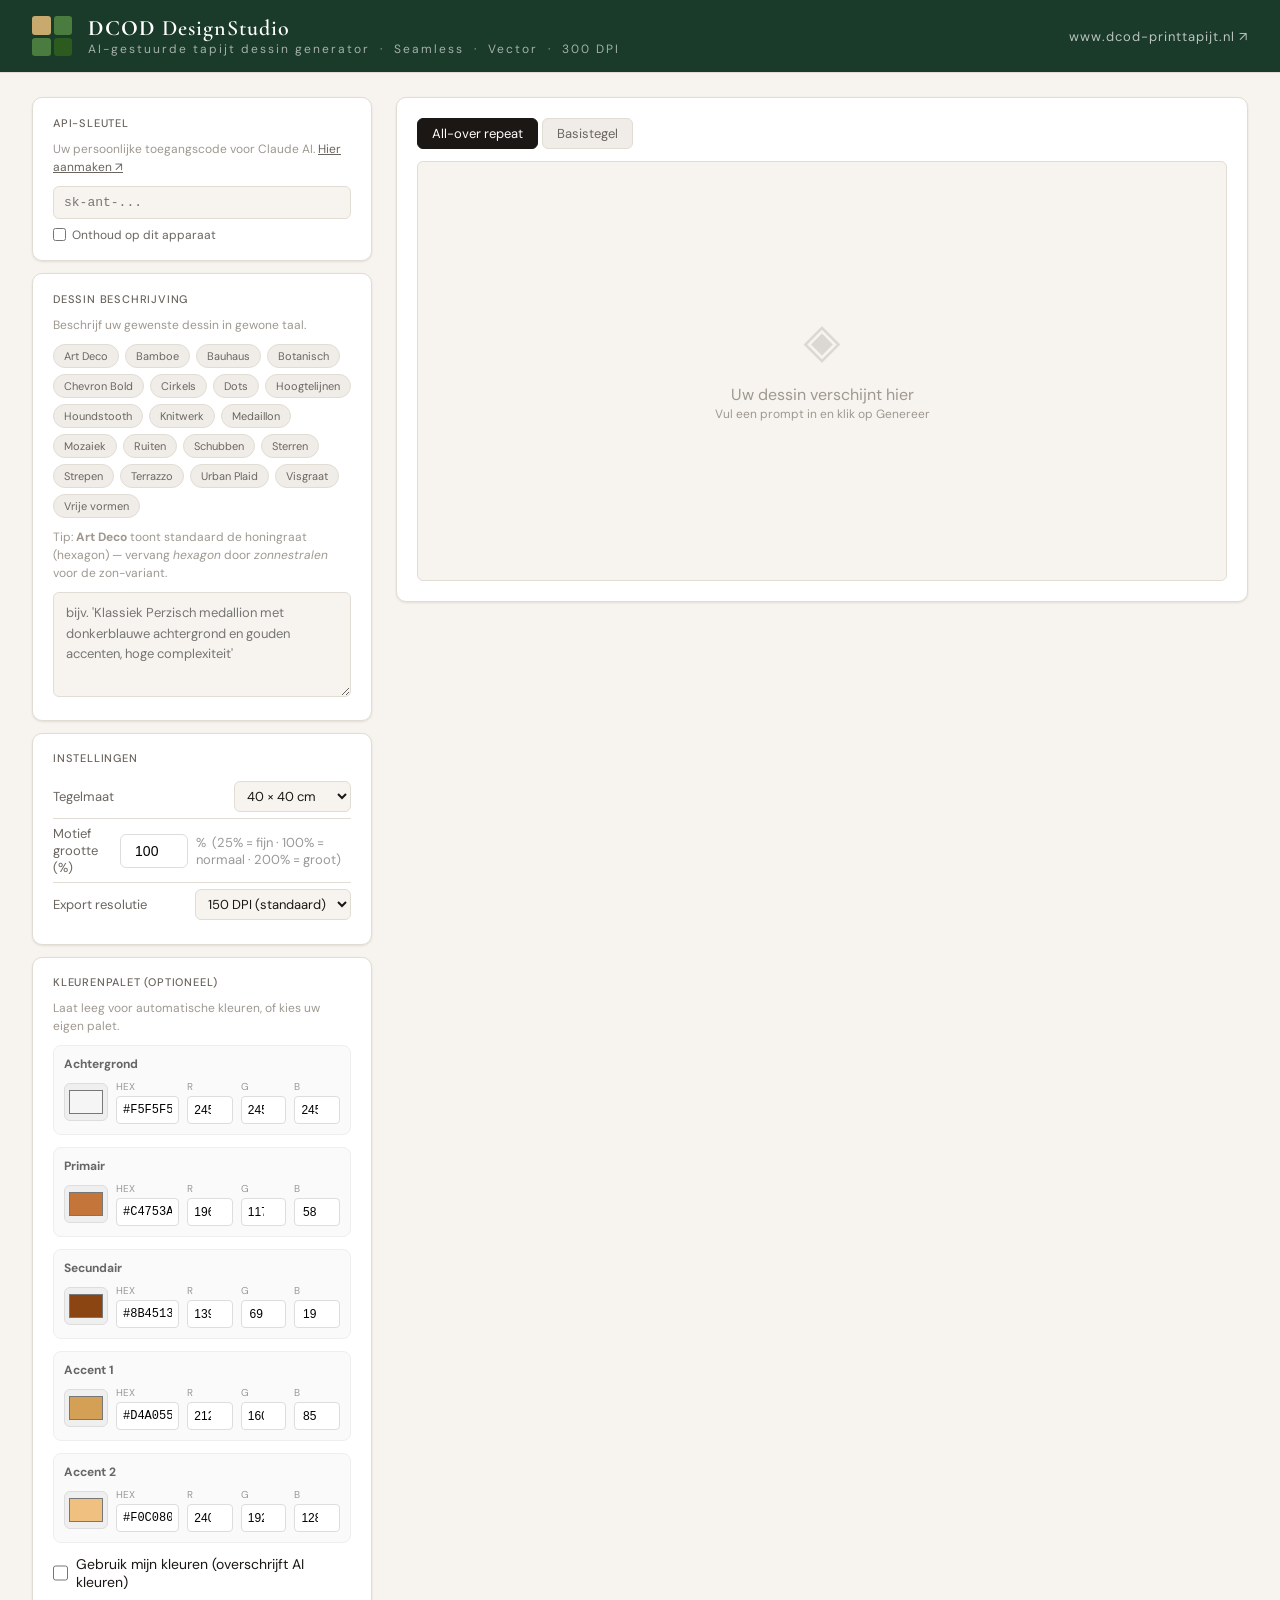
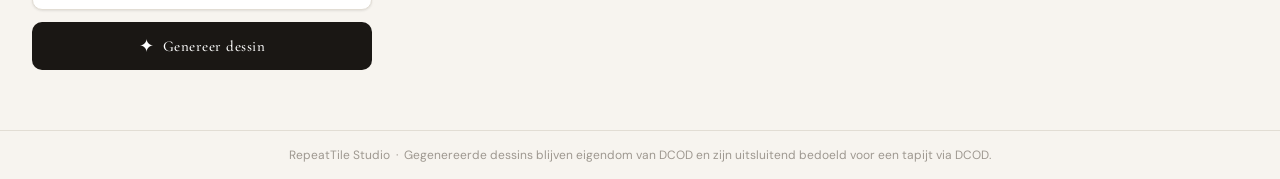
==== commit 14bdcf07: "Floorvisualizer: meubellaag + dessinvlak fix; nieuwe stijl Hoogtelijnen" ====
--- a/templates/index.html
+++ b/templates/index.html
@@ -63,6 +63,7 @@
           <button class="chip" onclick="setPrompt('chevronbold patroon, gevulde schuine plankjes, zwart wit')">Chevron Bold</button>
           <button class="chip" onclick="setPrompt('Alleen cirkels, strak en minimalistisch')">Cirkels</button>
           <button class="chip" onclick="setPrompt('Dots stippen patroon, polka dots')">Dots</button>
+          <button class="chip" onclick="setPrompt('hoogtelijnen patroon, style:hoogtelijnen, topografie contourlijnen')">Hoogtelijnen</button>
           <button class="chip" onclick="setPrompt('houndstooth patroon, hanenpoot pied-de-poule, zwart wit')">Houndstooth</button>
           <button class="chip" onclick="setPrompt('Scandinavisch knitwerk patroon, gebreide steken, zigzag banden in blauw en wit')">Knitwerk</button>
           <button class="chip" onclick="setPrompt('Medaillon geometrisch tegelmotief, donkerblauw en diep rood met gouden accenten')">Medaillon</button>
@@ -434,6 +435,6 @@
       </div>
     </div>
   </div>
-  <script src="/static/js/app.js?v=20260612_100122"></script>
+  <script src="/static/js/app.js?v=20260612_162058"></script>
 </body>
 </html>
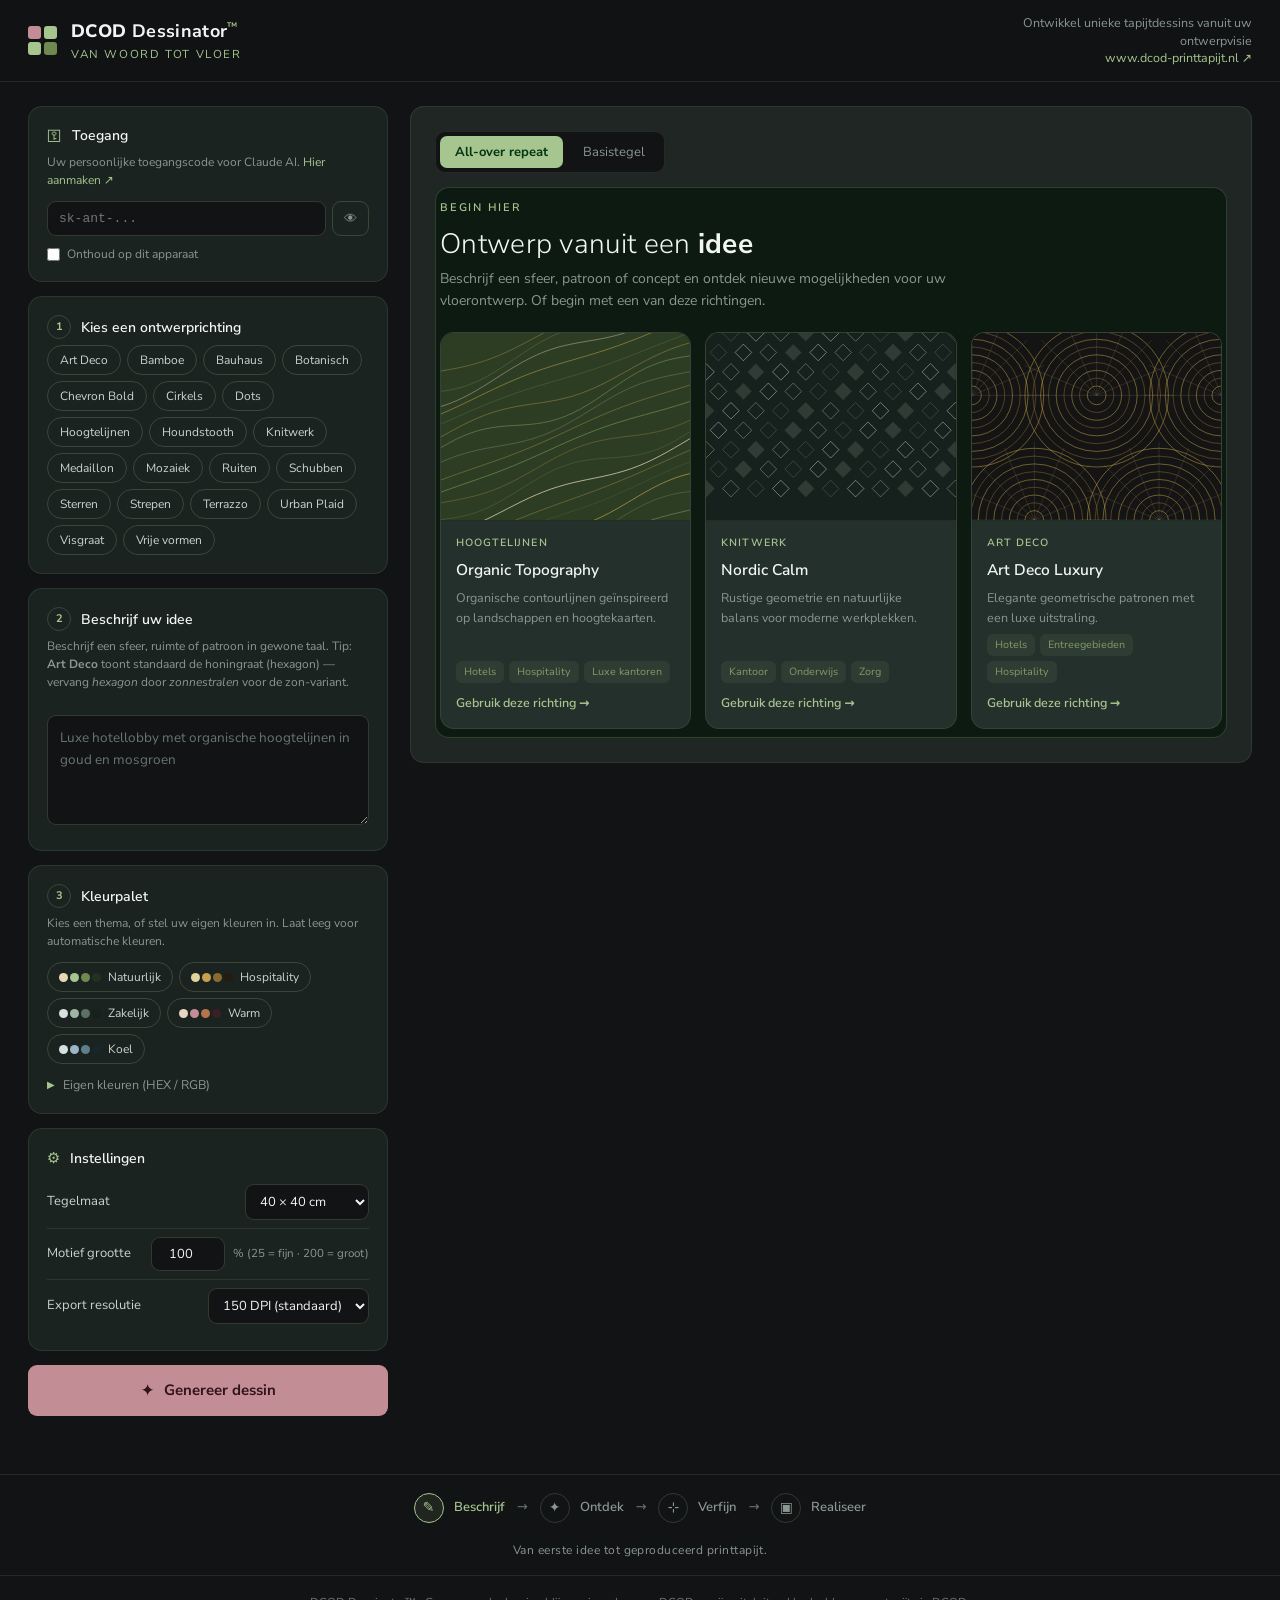
==== commit b0047679: "Nieuw antraciet dashboard: DCOD Dessinator, stappen, themas, voorbeeldkaarten, procesbalk" ====
--- a/templates/index.html
+++ b/templates/index.html
@@ -1,440 +1,581 @@
 <!DOCTYPE html>
 <html lang="nl">
 <head>
-  <meta charset="UTF-8"/>
-  <meta name="viewport" content="width=device-width, initial-scale=1.0"/>
-  <title>RepeatTile Studio — Tapijt Dessin Generator</title>
-  <link rel="preconnect" href="https://fonts.googleapis.com"/>
-  <link href="https://fonts.googleapis.com/css2?family=Cormorant+Garamond:wght@400;500;600&family=DM+Sans:wght@300;400;500&display=swap" rel="stylesheet"/>
-  <link rel="stylesheet" href="/static/css/style.css"/>
+<meta charset="UTF-8"/>
+<meta name="viewport" content="width=device-width, initial-scale=1.0"/>
+<title>DCOD Dessinator™ — Tapijt Dessin Generator</title>
+<link rel="preconnect" href="https://fonts.googleapis.com"/>
+<link href="https://fonts.googleapis.com/css2?family=Nunito+Sans:wght@300;400;600;700;800&display=swap" rel="stylesheet"/>
+<style>
+:root{
+  --bg:#111315; --panel:#1A2320; --canvas:#202624; --card:#24302B; --card-hi:#2B3933;
+  --green:#A7C58E; --green-dim:#7f9a66; --roze:#C38D96; --darkgreen:#003614; --grijsgroen:#D5E0DF;
+  --text:#CBD3CE; --text-strong:#F2F6F3; --muted:#8A968F; --faint:#697570;
+  --line:rgba(167,197,142,.12); --line-strong:rgba(167,197,142,.22);
+  --radius:14px; --radius-sm:9px;
+  --font:"Avenir Next","Avenir","Nunito Sans","Segoe UI",system-ui,sans-serif;
+}
+*,*::before,*::after{box-sizing:border-box;margin:0;padding:0;}
+html{scroll-behavior:smooth;}
+body{font-family:var(--font);background:var(--bg);color:var(--text);-webkit-font-smoothing:antialiased;line-height:1.5;min-height:100vh;display:flex;flex-direction:column;}
+a{color:inherit;text-decoration:none;}
+.eyebrow{font-size:11px;letter-spacing:.16em;text-transform:uppercase;color:var(--green);font-weight:600;}
+
+header{background:rgba(17,19,21,.85);backdrop-filter:blur(8px);border-bottom:1px solid var(--line);position:sticky;top:0;z-index:50;}
+.header-inner{max-width:1380px;margin:0 auto;padding:14px 28px;display:flex;align-items:center;justify-content:space-between;gap:24px;}
+.brand{display:flex;align-items:center;gap:14px;}
+.logo-mark{display:grid;grid-template-columns:13px 13px;grid-template-rows:13px 13px;gap:3px;flex-shrink:0;}
+.logo-mark span{border-radius:3px;}
+.brand-text .name{font-size:18px;font-weight:700;color:var(--text-strong);letter-spacing:.02em;}
+.brand-text .name b{font-weight:800;}
+.brand-text .name .tm{font-size:11px;vertical-align:super;color:var(--green);font-weight:600;}
+.brand-text .slogan{font-size:11.5px;color:var(--green);letter-spacing:.14em;text-transform:uppercase;margin-top:1px;}
+.header-sub{font-size:12.5px;color:var(--muted);max-width:300px;text-align:right;line-height:1.4;}
+.header-sub a{color:var(--green);}
+@media(max-width:820px){.header-sub{display:none;}}
+
+main{flex:1;max-width:1380px;width:100%;margin:0 auto;padding:24px 28px 12px;display:grid;grid-template-columns:360px 1fr;gap:22px;align-items:start;}
+@media(max-width:980px){main{grid-template-columns:1fr;}}
+.sidebar{display:flex;flex-direction:column;gap:14px;}
+
+.card{background:var(--panel);border:1px solid var(--line);border-radius:var(--radius);padding:18px;}
+.card h2{font-size:14px;font-weight:600;color:var(--text-strong);margin-bottom:6px;}
+.card .hint{font-size:12px;color:var(--muted);line-height:1.5;margin-bottom:12px;}
+.card .hint a{color:var(--green);}
+.step-head{display:flex;align-items:center;gap:10px;margin-bottom:6px;}
+.step-num{width:24px;height:24px;border-radius:50%;flex-shrink:0;border:1px solid var(--line-strong);display:flex;align-items:center;justify-content:center;font-size:11px;font-weight:700;color:var(--green);}
+.step-head h2{margin:0;}
+.gear{color:var(--green);font-size:15px;}
+
+.input-wrap{display:flex;gap:6px;align-items:center;}
+.input-wrap input{flex:1;padding:9px 11px;border:1px solid var(--line-strong);border-radius:var(--radius-sm);font-size:13px;font-family:monospace;background:var(--bg);color:var(--text-strong);}
+.input-wrap input:focus{outline:none;border-color:var(--green);}
+.btn-eye{padding:9px 11px;background:transparent;border:1px solid var(--line-strong);border-radius:var(--radius-sm);cursor:pointer;color:var(--muted);}
+.remember-row{display:flex;align-items:center;gap:7px;font-size:12px;color:var(--muted);margin-top:9px;cursor:pointer;}
+.remember-row input{accent-color:var(--green);}
+
+.suggestions{display:flex;flex-wrap:wrap;gap:6px;}
+.chip{font-size:12px;padding:6px 12px;border-radius:999px;background:transparent;border:1px solid var(--line-strong);color:var(--text);cursor:pointer;transition:.15s;font-family:var(--font);white-space:nowrap;}
+.chip:hover{border-color:var(--green);color:var(--green);background:rgba(167,197,142,.08);}
+
+textarea{width:100%;min-height:88px;resize:vertical;background:var(--bg);border:1px solid var(--line-strong);border-radius:var(--radius-sm);color:var(--text-strong);font-family:var(--font);font-size:13.5px;line-height:1.6;padding:11px 12px;margin-top:12px;}
+textarea::placeholder{color:var(--faint);}
+textarea:focus{outline:none;border-color:var(--green);box-shadow:0 0 0 3px rgba(167,197,142,.12);}
+
+.field{display:flex;align-items:center;justify-content:space-between;gap:10px;padding:8px 0;border-bottom:1px solid var(--line);}
+.field:last-of-type{border-bottom:none;}
+.field label{font-size:13px;color:var(--text);}
+.field select,.field input[type=number]{padding:7px 10px;border:1px solid var(--line-strong);border-radius:var(--radius-sm);font-size:13px;background:var(--bg);color:var(--text-strong);font-family:var(--font);}
+.field select:focus,.field input:focus{outline:none;border-color:var(--green);}
+.field .unit{font-size:11.5px;color:var(--muted);}
+
+.themes{display:flex;flex-wrap:wrap;gap:6px;margin-bottom:12px;}
+.theme-btn{font-size:12px;padding:6px 11px;border-radius:999px;cursor:pointer;background:transparent;border:1px solid var(--line-strong);color:var(--text);display:flex;align-items:center;gap:7px;transition:.15s;font-family:var(--font);}
+.theme-btn:hover{border-color:var(--green);}
+.theme-btn.active{border-color:var(--green);color:var(--green);background:rgba(167,197,142,.08);font-weight:600;}
+.theme-dots{display:flex;gap:2px;}
+.theme-dots i{width:9px;height:9px;border-radius:50%;display:block;}
+.advanced-toggle{display:flex;align-items:center;gap:8px;cursor:pointer;font-size:12.5px;color:var(--muted);user-select:none;}
+.advanced-toggle:hover{color:var(--text);}
+.advanced-toggle .arr{transition:transform .2s;font-size:10px;color:var(--green);}
+.advanced.open .arr{transform:rotate(90deg);}
+.advanced-body{display:none;margin-top:12px;flex-direction:column;gap:8px;}
+.advanced.open .advanced-body{display:flex;}
+.color-block{padding:9px 10px;border:1px solid var(--line);border-radius:var(--radius-sm);background:var(--bg);}
+.color-block > label{font-size:11.5px;color:var(--muted);font-weight:600;display:block;margin-bottom:7px;}
+.color-line{display:flex;align-items:center;gap:7px;}
+.color-line input[type=color]{width:38px;height:32px;border:1px solid var(--line-strong);border-radius:6px;background:none;cursor:pointer;padding:2px;flex-shrink:0;}
+.cc{min-width:0;}
+.cc .lab{font-size:9.5px;color:var(--faint);margin-bottom:2px;}
+.cc input{width:100%;padding:5px;border:1px solid var(--line-strong);border-radius:5px;font-size:11.5px;text-align:center;background:#0c1411;color:var(--text-strong);}
+.cc.hex{flex:2.4;} .cc.num{flex:1.6;}
+.cc input:focus{outline:none;border-color:var(--green);}
+.use-mine{display:flex;align-items:center;gap:8px;font-size:13px;cursor:pointer;margin-top:10px;color:var(--text);}
+.use-mine input{accent-color:var(--green);width:16px;height:16px;}
+
+.btn-generate{width:100%;padding:14px;border:none;border-radius:var(--radius-sm);background:var(--roze);color:#33141b;font-weight:700;font-size:15px;cursor:pointer;font-family:var(--font);transition:.18s;display:flex;align-items:center;justify-content:center;gap:9px;}
+.btn-generate:hover{background:#cf9aa3;transform:translateY(-1px);}
+.btn-generate:active{transform:translateY(0);}
+.btn-generate:disabled{opacity:.55;cursor:not-allowed;transform:none;}
+#btnIcon{font-size:17px;}
+.btn-generate.loading #btnIcon{animation:spin 1s linear infinite;display:inline-block;}
+@keyframes spin{from{transform:rotate(0)}to{transform:rotate(360deg)}}
+.status-msg{font-size:12px;color:var(--muted);text-align:center;min-height:16px;margin-top:8px;line-height:1.5;}
+.status-msg.error{color:#E29B9B;}
+.status-msg.success{color:var(--green);}
+
+.workspace{background:var(--canvas);border:1px solid var(--line);border-radius:var(--radius);padding:24px;min-height:560px;display:flex;flex-direction:column;gap:14px;}
+.preview-header{display:flex;align-items:center;justify-content:space-between;gap:10px;flex-wrap:wrap;}
+.preview-tabs{display:flex;gap:5px;background:var(--bg);padding:4px;border-radius:10px;border:1px solid var(--line);}
+.tab{padding:7px 15px;font-size:13px;border-radius:7px;border:none;background:transparent;color:var(--muted);cursor:pointer;font-family:var(--font);transition:.15s;}
+.tab.active{background:var(--green);color:var(--darkgreen);font-weight:700;}
+.tab:not(.active):hover{color:var(--text);}
+.badges{display:flex;gap:6px;flex-wrap:wrap;}
+.badge{font-size:11px;padding:5px 10px;border-radius:7px;font-weight:600;}
+.badge.green{background:rgba(167,197,142,.16);color:var(--green);}
+.badge.blue{background:rgba(167,197,142,.08);color:var(--muted);}
+.badge.gray{background:rgba(195,141,150,.18);color:var(--roze);}
+
+.canvas-container{background:#0c1a12;border:1px solid var(--line-strong);border-radius:var(--radius);min-height:380px;overflow:hidden;position:relative;}
+.preview-img{width:100%;height:auto;display:block;}
+
+.empty-state{padding:6px 4px 8px;}
+.start-head{max-width:560px;margin-bottom:20px;}
+.start-head h1{font-size:28px;font-weight:300;color:var(--text-strong);letter-spacing:.3px;line-height:1.15;margin:10px 0 8px;}
+.start-head h1 b{font-weight:700;}
+.start-head p{font-size:14px;color:var(--muted);line-height:1.6;}
+.empty-icon{display:none;}
+.examples{display:grid;grid-template-columns:repeat(3,1fr);gap:14px;}
+@media(max-width:1200px){.examples{grid-template-columns:repeat(2,1fr);}}
+@media(max-width:560px){.examples{grid-template-columns:1fr;}}
+.ex-card{background:var(--card);border:1px solid var(--line);border-radius:var(--radius);overflow:hidden;cursor:pointer;transition:.18s;display:flex;flex-direction:column;}
+.ex-card:hover{border-color:var(--green);transform:translateY(-3px);background:var(--card-hi);}
+.ex-thumb{aspect-ratio:4/3;background:#0c1a12;line-height:0;border-bottom:1px solid var(--line);}
+.ex-thumb svg{width:100%;height:100%;display:block;}
+.ex-body{padding:14px 15px 16px;display:flex;flex-direction:column;gap:7px;flex:1;}
+.ex-cat{font-size:10.5px;letter-spacing:.1em;text-transform:uppercase;color:var(--green);font-weight:600;}
+.ex-title{font-size:15.5px;font-weight:600;color:var(--text-strong);}
+.ex-text{font-size:12.5px;color:var(--muted);line-height:1.55;flex:1;}
+.ex-use{display:flex;flex-wrap:wrap;gap:5px;}
+.tag{font-size:10.5px;padding:3px 8px;border-radius:6px;background:rgba(167,197,142,.08);color:var(--green-dim);}
+.ex-cta{margin-top:4px;font-size:12.5px;color:var(--green);font-weight:600;}
+
+.info-cards{display:grid;grid-template-columns:repeat(4,1fr);gap:10px;}
+@media(max-width:560px){.info-cards{grid-template-columns:repeat(2,1fr);}}
+.info-card{background:var(--card);border:1px solid var(--line);border-radius:var(--radius-sm);padding:11px 13px;}
+.info-label{font-size:10.5px;letter-spacing:.06em;text-transform:uppercase;color:var(--muted);margin-bottom:4px;}
+.info-val{font-size:14px;font-weight:600;color:var(--text-strong);}
+.description-box{background:var(--card);border:1px solid var(--line);border-left:2px solid var(--green);border-radius:0 var(--radius) var(--radius) 0;padding:14px 16px;}
+.description-box .eyebrow{display:block;margin-bottom:7px;}
+.description-box #descText{font-size:13.5px;color:var(--text);line-height:1.65;}
+.desc-icon{display:none;}
+#refRow{font-size:12px;color:var(--muted);text-align:right;}
+#dessinRef{font-weight:700;color:var(--green);font-family:monospace;}
+.palette-row{display:flex;align-items:center;gap:10px;}
+.palette-label{font-size:11px;letter-spacing:.06em;text-transform:uppercase;color:var(--muted);}
+#paletteSwatches{display:flex;gap:6px;}
+.swatch{width:24px;height:24px;border-radius:50%;border:1px solid rgba(255,255,255,.14);}
+.export-row{display:flex;gap:9px;flex-wrap:wrap;}
+.btn-export{padding:11px 17px;background:transparent;border:1px solid var(--line-strong);color:var(--text);border-radius:var(--radius-sm);font-size:13.5px;cursor:pointer;font-family:var(--font);display:flex;align-items:center;gap:8px;transition:.15s;}
+.btn-export:hover{border-color:var(--green);color:var(--green);}
+
+.process{border-top:1px solid var(--line);background:rgba(17,19,21,.6);margin-top:8px;}
+.process-inner{max-width:1380px;margin:0 auto;padding:18px 28px;display:flex;align-items:center;justify-content:center;gap:6px;flex-wrap:wrap;}
+.pstep{display:flex;align-items:center;gap:10px;}
+.pstep .dot{width:30px;height:30px;border-radius:50%;border:1px solid var(--line-strong);display:flex;align-items:center;justify-content:center;font-size:14px;color:var(--muted);transition:.25s;}
+.pstep .plabel{font-size:13px;color:var(--muted);transition:.25s;font-weight:600;}
+.pstep.active .dot{border-color:var(--green);color:var(--green);background:rgba(167,197,142,.1);}
+.pstep.active .plabel{color:var(--green);}
+.parrow{color:var(--faint);font-size:13px;margin:0 6px;}
+.process-caption{text-align:center;font-size:12px;color:var(--muted);padding:0 28px 16px;letter-spacing:.04em;}
+@media(max-width:680px){.parrow{display:none;}.process-inner{gap:14px;}}
+footer{text-align:center;font-size:11.5px;color:var(--faint);padding:18px;border-top:1px solid var(--line);}
+
+.m-overlay{display:none;position:fixed;inset:0;background:rgba(8,10,9,.72);z-index:1000;overflow-y:auto;padding:20px;box-sizing:border-box;align-items:center;justify-content:center;}
+.m-box{background:var(--panel);border:1px solid var(--line-strong);padding:34px;border-radius:var(--radius);max-width:480px;width:90%;position:relative;margin:auto;color:var(--text);}
+.m-box h2{color:var(--text-strong);margin-top:0;font-size:19px;}
+.m-close{position:absolute;top:16px;right:16px;background:none;border:none;font-size:20px;cursor:pointer;color:var(--muted);}
+.m-label{display:block;font-size:11px;font-weight:700;letter-spacing:.06em;text-transform:uppercase;margin-bottom:6px;color:var(--muted);}
+.m-input{width:100%;padding:11px;border:1px solid var(--line-strong);border-radius:8px;font-size:15px;box-sizing:border-box;background:var(--bg);color:var(--text-strong);font-family:var(--font);}
+.m-input:focus{outline:none;border-color:var(--green);}
+.m-field{margin-bottom:15px;}
+.m-radio{display:flex;align-items:center;gap:8px;padding:10px 14px;border:1px solid var(--line-strong);border-radius:8px;cursor:pointer;font-size:14px;color:var(--text);}
+.m-radio input{accent-color:var(--green);}
+.btn-order{width:100%;padding:15px;background:var(--roze);color:#33141b;border:none;border-radius:8px;font-size:15px;font-weight:700;cursor:pointer;font-family:var(--font);}
+.btn-order:hover{background:#cf9aa3;}
+.bestel-row-btn{width:100%;padding:14px;background:var(--green);color:var(--darkgreen);border:none;border-radius:var(--radius-sm);font-size:15px;cursor:pointer;font-weight:700;font-family:var(--font);}
+.bestel-row-btn:hover{background:var(--green-dim);}
+</style>
 </head>
 <body>
-  <header style="background:#1a3a2a;padding:0 32px;">
-    <div style="display:flex;align-items:center;justify-content:space-between;height:72px;">
-      <div style="display:flex;align-items:center;gap:16px;">
-        <div style="display:grid;grid-template-columns:1fr 1fr;gap:3px;width:40px;height:40px;">
-          <div style="background:#c8a96e;border-radius:3px;"></div>
-          <div style="background:#4a7c3f;border-radius:3px;"></div>
-          <div style="background:#4a7c3f;border-radius:3px;"></div>
-          <div style="background:#2d5a1e;border-radius:3px;"></div>
+
+<header>
+  <div class="header-inner">
+    <div class="brand">
+      <div class="logo-mark" aria-hidden="true">
+        <span style="background:#C38D96"></span><span style="background:#A7C58E"></span>
+        <span style="background:#A7C58E"></span><span style="background:#6f8a4e"></span>
+      </div>
+      <div class="brand-text">
+        <div class="name"><b>DCOD</b> Dessinator<span class="tm">™</span></div>
+        <div class="slogan">Van woord tot vloer</div>
+      </div>
+    </div>
+    <div class="header-sub">Ontwikkel unieke tapijtdessins vanuit uw ontwerpvisie<br><a href="https://www.dcod-printtapijt.nl" target="_blank">www.dcod-printtapijt.nl ↗</a></div>
+  </div>
+</header>
+
+<main>
+  <aside class="sidebar">
+
+    <section class="card" id="card-api">
+      <div class="step-head"><span class="gear">⚿</span><h2>Toegang</h2></div>
+      <p class="hint">Uw persoonlijke toegangscode voor Claude AI. <a href="https://console.anthropic.com/keys" target="_blank">Hier aanmaken ↗</a></p>
+      <div class="input-wrap">
+        <input type="password" id="apiKey" placeholder="sk-ant-..." autocomplete="off"/>
+        <button type="button" class="btn-eye" onclick="toggleApiKey()" aria-label="Toon sleutel">👁</button>
+      </div>
+      <label class="remember-row">
+        <input type="checkbox" id="rememberKey" onchange="handleRemember()"/>
+        Onthoud op dit apparaat
+      </label>
+    </section>
+
+    <section class="card">
+      <div class="step-head"><div class="step-num">1</div><h2>Kies een ontwerprichting</h2></div>
+      <div class="suggestions">
+        <button class="chip" onclick="setPrompt('Art Deco hexagon, goud en zwart, jaren 20 stijl')">Art Deco</button>
+        <button class="chip" onclick="setPrompt('Bamboe stokken patroon, verticale bamboe in natuurlijke tinten')">Bamboe</button>
+        <button class="chip" onclick="setPrompt('Bauhaus geometrisch patroon, halve cirkels driehoeken en ringen, oranje zwart grijs')">Bauhaus</button>
+        <button class="chip" onclick="setPrompt('Botanisch bloemmotief art nouveau stijl, zachte groene en beige kleuren')">Botanisch</button>
+        <button class="chip" onclick="setPrompt('chevronbold patroon, gevulde schuine plankjes, zwart wit')">Chevron Bold</button>
+        <button class="chip" onclick="setPrompt('Alleen cirkels, strak en minimalistisch')">Cirkels</button>
+        <button class="chip" onclick="setPrompt('Dots stippen patroon, polka dots')">Dots</button>
+        <button class="chip" onclick="setPrompt('hoogtelijnen patroon, style:hoogtelijnen, topografie contourlijnen')">Hoogtelijnen</button>
+        <button class="chip" onclick="setPrompt('houndstooth patroon, hanenpoot pied-de-poule, zwart wit')">Houndstooth</button>
+        <button class="chip" onclick="setPrompt('Scandinavisch knitwerk patroon, gebreide steken, zigzag banden in blauw en wit')">Knitwerk</button>
+        <button class="chip" onclick="setPrompt('Medaillon geometrisch tegelmotief, donkerblauw en diep rood met gouden accenten')">Medaillon</button>
+        <button class="chip" onclick="setPrompt('Pixel mozaiek patroon, kleurrijke blokken')">Mozaiek</button>
+        <button class="chip" onclick="setPrompt('Alleen ruiten en diamanten, geometrisch')">Ruiten</button>
+        <button class="chip" onclick="setPrompt('Ogee schubben dakpan patroon')">Schubben</button>
+        <button class="chip" onclick="setPrompt('Alleen sterren, strak patroon')">Sterren</button>
+        <button class="chip" onclick="setPrompt('strepen patroon, style:strepen, verticale kleurstroken')">Strepen</button>
+        <button class="chip" onclick="setPrompt('Terrazzo patroon, gekleurde steensnippers op lichte ondergrond')">Terrazzo</button>
+        <button class="chip" onclick="setPrompt('urban plaid tartan ruit patroon, geweven lijnen')">Urban Plaid</button>
+        <button class="chip" onclick="setPrompt('Visgraat patroon, diagonale lijnen, aardetinten')">Visgraat</button>
+        <button class="chip" onclick="setPrompt('Vrije organische vormen, vloeiend en natuurlijk')">Vrije vormen</button>
+      </div>
+    </section>
+
+    <section class="card">
+      <div class="step-head"><div class="step-num">2</div><h2>Beschrijf uw idee</h2></div>
+      <p class="hint">Beschrijf een sfeer, ruimte of patroon in gewone taal. Tip: <strong>Art Deco</strong> toont standaard de honingraat (hexagon) — vervang <em>hexagon</em> door <em>zonnestralen</em> voor de zon-variant.</p>
+      <textarea id="prompt" rows="4" placeholder="Luxe hotellobby met organische hoogtelijnen in goud en mosgroen"></textarea>
+    </section>
+
+    <section class="card" id="card-kleuren">
+      <div class="step-head"><div class="step-num">3</div><h2>Kleurpalet</h2></div>
+      <p class="hint">Kies een thema, of stel uw eigen kleuren in. Laat leeg voor automatische kleuren.</p>
+      <div class="themes" id="themeBtns">
+        <button class="theme-btn" onclick="applyTheme('Natuurlijk',this)"><span class="theme-dots"><i style="background:#E6D9B8"></i><i style="background:#A7C58E"></i><i style="background:#6F8A4E"></i><i style="background:#23311F"></i></span>Natuurlijk</button>
+        <button class="theme-btn" onclick="applyTheme('Hospitality',this)"><span class="theme-dots"><i style="background:#E3D29A"></i><i style="background:#C6A24A"></i><i style="background:#8A6A2E"></i><i style="background:#241c10"></i></span>Hospitality</button>
+        <button class="theme-btn" onclick="applyTheme('Zakelijk',this)"><span class="theme-dots"><i style="background:#D5E0DF"></i><i style="background:#9FB6A4"></i><i style="background:#5D7064"></i><i style="background:#16201c"></i></span>Zakelijk</button>
+        <button class="theme-btn" onclick="applyTheme('Warm',this)"><span class="theme-dots"><i style="background:#E8D5C0"></i><i style="background:#C38D96"></i><i style="background:#B5734E"></i><i style="background:#3a1f25"></i></span>Warm</button>
+        <button class="theme-btn" onclick="applyTheme('Koel',this)"><span class="theme-dots"><i style="background:#D5E0DF"></i><i style="background:#9bb6c4"></i><i style="background:#5d7e8c"></i><i style="background:#16262b"></i></span>Koel</button>
+      </div>
+      <div class="advanced" id="advanced">
+        <div class="advanced-toggle" onclick="document.getElementById('advanced').classList.toggle('open')"><span class="arr">▶</span> Eigen kleuren (HEX / RGB)</div>
+        <div class="advanced-body">
+          <div class="color-block">
+            <label>Achtergrond</label>
+            <div class="color-line">
+              <input type="color" id="kleur0" value="#F5F5F5">
+              <div class="cc hex"><div class="lab">HEX</div><input type="text" id="kleur0hex" value="#F5F5F5" maxlength="7"></div>
+              <div class="cc num"><div class="lab">R</div><input type="number" id="kleur0r" value="245" min="0" max="255"></div>
+              <div class="cc num"><div class="lab">G</div><input type="number" id="kleur0g" value="245" min="0" max="255"></div>
+              <div class="cc num"><div class="lab">B</div><input type="number" id="kleur0b" value="245" min="0" max="255"></div>
+            </div>
+          </div>
+          <div class="color-block">
+            <label>Primair</label>
+            <div class="color-line">
+              <input type="color" id="kleur1" value="#C4753A">
+              <div class="cc hex"><div class="lab">HEX</div><input type="text" id="kleur1hex" value="#C4753A" maxlength="7"></div>
+              <div class="cc num"><div class="lab">R</div><input type="number" id="kleur1r" value="196" min="0" max="255"></div>
+              <div class="cc num"><div class="lab">G</div><input type="number" id="kleur1g" value="117" min="0" max="255"></div>
+              <div class="cc num"><div class="lab">B</div><input type="number" id="kleur1b" value="58" min="0" max="255"></div>
+            </div>
+          </div>
+          <div class="color-block">
+            <label>Secundair</label>
+            <div class="color-line">
+              <input type="color" id="kleur2" value="#8B4513">
+              <div class="cc hex"><div class="lab">HEX</div><input type="text" id="kleur2hex" value="#8B4513" maxlength="7"></div>
+              <div class="cc num"><div class="lab">R</div><input type="number" id="kleur2r" value="139" min="0" max="255"></div>
+              <div class="cc num"><div class="lab">G</div><input type="number" id="kleur2g" value="69" min="0" max="255"></div>
+              <div class="cc num"><div class="lab">B</div><input type="number" id="kleur2b" value="19" min="0" max="255"></div>
+            </div>
+          </div>
+          <div class="color-block">
+            <label>Accent 1</label>
+            <div class="color-line">
+              <input type="color" id="kleur3" value="#D4A055">
+              <div class="cc hex"><div class="lab">HEX</div><input type="text" id="kleur3hex" value="#D4A055" maxlength="7"></div>
+              <div class="cc num"><div class="lab">R</div><input type="number" id="kleur3r" value="212" min="0" max="255"></div>
+              <div class="cc num"><div class="lab">G</div><input type="number" id="kleur3g" value="160" min="0" max="255"></div>
+              <div class="cc num"><div class="lab">B</div><input type="number" id="kleur3b" value="85" min="0" max="255"></div>
+            </div>
+          </div>
+          <div class="color-block">
+            <label>Accent 2</label>
+            <div class="color-line">
+              <input type="color" id="kleur4" value="#F0C080">
+              <div class="cc hex"><div class="lab">HEX</div><input type="text" id="kleur4hex" value="#F0C080" maxlength="7"></div>
+              <div class="cc num"><div class="lab">R</div><input type="number" id="kleur4r" value="240" min="0" max="255"></div>
+              <div class="cc num"><div class="lab">G</div><input type="number" id="kleur4g" value="192" min="0" max="255"></div>
+              <div class="cc num"><div class="lab">B</div><input type="number" id="kleur4b" value="128" min="0" max="255"></div>
+            </div>
+          </div>
+          <label class="use-mine"><input type="checkbox" id="gebruikKleuren"> Gebruik mijn kleuren (overschrijft AI-kleuren)</label>
         </div>
-        <div>
-          <div style="font-size:22px;font-weight:600;color:white;font-family:'Cormorant Garamond',serif;letter-spacing:1px;">
-            <span style="font-weight:700;">DCOD</span> DesignStudio
-          </div>
-          <div style="font-size:12px;color:rgba(255,255,255,0.6);letter-spacing:2px;">
-            AI-gestuurde tapijt dessin generator &nbsp;·&nbsp; Seamless &nbsp;·&nbsp; Vector &nbsp;·&nbsp; 300 DPI
-          </div>
+      </div>
+    </section>
+
+    <section class="card">
+      <div class="step-head"><span class="gear">⚙</span><h2>Instellingen</h2></div>
+      <div class="field"><label>Tegelmaat</label>
+        <select id="tileCm">
+          <option value="20">20 × 20 cm</option>
+          <option value="40" selected>40 × 40 cm</option>
+          <option value="60">60 × 60 cm</option>
+          <option value="100">100 × 100 cm</option>
+        </select>
+      </div>
+      <div class="field"><label>Motief grootte</label>
+        <div style="display:flex;align-items:center;gap:8px;">
+          <input type="number" id="motiefSchaal" value="100" min="25" max="400" step="5" style="width:74px;text-align:center;">
+          <span class="unit">% (25 = fijn · 200 = groot)</span>
         </div>
       </div>
-      <a href="https://www.dcod-printtapijt.nl" target="_blank" style="color:rgba(255,255,255,0.7);font-size:13px;text-decoration:none;letter-spacing:1px;">
-        www.dcod-printtapijt.nl ↗
-      </a>
-    </div>
-  </header>
-
-  <main>
-    <!-- Linker paneel: instellingen -->
-    <aside class="sidebar">
-
-      <!-- API sleutel -->
-      <section class="card" id="card-api">
-        <h2>API-sleutel</h2>
-        <p class="hint">Uw persoonlijke toegangscode voor Claude AI. <a href="https://console.anthropic.com/keys" target="_blank">Hier aanmaken ↗</a></p>
-        <div class="input-wrap">
-          <input type="password" id="apiKey" placeholder="sk-ant-..." autocomplete="off"/>
-          
+      <div class="field"><label>Export resolutie</label>
+        <select id="dpi">
+          <option value="100">100 DPI (minimum)</option>
+          <option value="150" selected>150 DPI (standaard)</option>
+          <option value="200">200 DPI (hoog)</option>
+          <option value="300">300 DPI (drukklaar)</option>
+        </select>
+      </div>
+    </section>
+
+    <button class="btn-generate" id="btnGenerate" onclick="generate()"><span id="btnIcon">✦</span><span id="btnText">Genereer dessin</span></button>
+    <div id="statusMsg" class="status-msg"></div>
+
+  </aside>
+
+  <section class="workspace">
+
+    <div class="preview-header">
+      <div class="preview-tabs">
+        <button class="tab active" onclick="switchTab('repeat', this)">All-over repeat</button>
+        <button class="tab" onclick="switchTab('tile', this)">Basistegel</button>
+      </div>
+      <div class="badges" id="badges" style="display:none">
+        <span class="badge green">✓ Naadloos</span>
+        <span class="badge blue" id="badgeDpi">150 DPI</span>
+        <span class="badge gray" id="badgeStyle">—</span>
+      </div>
+    </div>
+
+    <div class="canvas-container" id="canvasContainer">
+      <div class="empty-state" id="emptyState">
+        <div class="empty-icon">◈</div>
+        <div class="start-head">
+          <span class="eyebrow">Begin hier</span>
+          <h1>Ontwerp vanuit een <b>idee</b></h1>
+          <p>Beschrijf een sfeer, patroon of concept en ontdek nieuwe mogelijkheden voor uw vloerontwerp. Of begin met een van deze richtingen.</p>
         </div>
-        <label class="remember-row">
-          <input type="checkbox" id="rememberKey" onchange="handleRemember()"/>
-          Onthoud op dit apparaat
-        </label>
-      </section>
-
-      <!-- Prompt -->
-      <section class="card">
-        <h2>Dessin beschrijving</h2>
-        <p class="hint">Beschrijf uw gewenste dessin in gewone taal.</p>
-        <div class="suggestions">
-          <button class="chip" onclick="setPrompt('Art Deco hexagon, goud en zwart, jaren 20 stijl')">Art Deco</button>
-          <button class="chip" onclick="setPrompt('Bamboe stokken patroon, verticale bamboe in natuurlijke tinten')">Bamboe</button>
-          <button class="chip" onclick="setPrompt('Bauhaus geometrisch patroon, halve cirkels driehoeken en ringen, oranje zwart grijs')">Bauhaus</button>
-          <button class="chip" onclick="setPrompt('Botanisch bloemmotief art nouveau stijl, zachte groene en beige kleuren')">Botanisch</button>
-          <button class="chip" onclick="setPrompt('chevronbold patroon, gevulde schuine plankjes, zwart wit')">Chevron Bold</button>
-          <button class="chip" onclick="setPrompt('Alleen cirkels, strak en minimalistisch')">Cirkels</button>
-          <button class="chip" onclick="setPrompt('Dots stippen patroon, polka dots')">Dots</button>
-          <button class="chip" onclick="setPrompt('hoogtelijnen patroon, style:hoogtelijnen, topografie contourlijnen')">Hoogtelijnen</button>
-          <button class="chip" onclick="setPrompt('houndstooth patroon, hanenpoot pied-de-poule, zwart wit')">Houndstooth</button>
-          <button class="chip" onclick="setPrompt('Scandinavisch knitwerk patroon, gebreide steken, zigzag banden in blauw en wit')">Knitwerk</button>
-          <button class="chip" onclick="setPrompt('Medaillon geometrisch tegelmotief, donkerblauw en diep rood met gouden accenten')">Medaillon</button>
-          <button class="chip" onclick="setPrompt('Pixel mozaiek patroon, kleurrijke blokken')">Mozaiek</button>
-          <button class="chip" onclick="setPrompt('Alleen ruiten en diamanten, geometrisch')">Ruiten</button>
-          <button class="chip" onclick="setPrompt('Ogee schubben dakpan patroon')">Schubben</button>
-          <button class="chip" onclick="setPrompt('Alleen sterren, strak patroon')">Sterren</button>
-          <button class="chip" onclick="setPrompt('strepen patroon, style:strepen, verticale kleurstroken')">Strepen</button>
-          <button class="chip" onclick="setPrompt('Terrazzo patroon, gekleurde steensnippers op lichte ondergrond')">Terrazzo</button>
-          <button class="chip" onclick="setPrompt('urban plaid tartan ruit patroon, geweven lijnen')">Urban Plaid</button>
-          <button class="chip" onclick="setPrompt('Visgraat patroon, diagonale lijnen, aardetinten')">Visgraat</button>
-          <button class="chip" onclick="setPrompt('Vrije organische vormen, vloeiend en natuurlijk')">Vrije vormen</button>
+        <div class="examples">
+          <div class="ex-card" onclick="setPrompt('hoogtelijnen patroon, style:hoogtelijnen, topografie contourlijnen')">
+            <div class="ex-thumb" id="exThumb0"></div>
+            <div class="ex-body">
+              <div class="ex-cat">Hoogtelijnen</div>
+              <div class="ex-title">Organic Topography</div>
+              <div class="ex-text">Organische contourlijnen geïnspireerd op landschappen en hoogtekaarten.</div>
+              <div class="ex-use"><span class="tag">Hotels</span><span class="tag">Hospitality</span><span class="tag">Luxe kantoren</span></div>
+              <div class="ex-cta">Gebruik deze richting →</div>
+            </div>
+          </div>
+          <div class="ex-card" onclick="setPrompt('Scandinavisch knitwerk patroon, gebreide steken, zigzag banden in blauw en wit')">
+            <div class="ex-thumb" id="exThumb1"></div>
+            <div class="ex-body">
+              <div class="ex-cat">Knitwerk</div>
+              <div class="ex-title">Nordic Calm</div>
+              <div class="ex-text">Rustige geometrie en natuurlijke balans voor moderne werkplekken.</div>
+              <div class="ex-use"><span class="tag">Kantoor</span><span class="tag">Onderwijs</span><span class="tag">Zorg</span></div>
+              <div class="ex-cta">Gebruik deze richting →</div>
+            </div>
+          </div>
+          <div class="ex-card" onclick="setPrompt('Art Deco hexagon, goud en zwart, jaren 20 stijl')">
+            <div class="ex-thumb" id="exThumb2"></div>
+            <div class="ex-body">
+              <div class="ex-cat">Art Deco</div>
+              <div class="ex-title">Art Deco Luxury</div>
+              <div class="ex-text">Elegante geometrische patronen met een luxe uitstraling.</div>
+              <div class="ex-use"><span class="tag">Hotels</span><span class="tag">Entreegebieden</span><span class="tag">Hospitality</span></div>
+              <div class="ex-cta">Gebruik deze richting →</div>
+            </div>
+          </div>
         </div>
-        <p class="hint" style="margin-top:10px;">Tip: <strong>Art Deco</strong> toont standaard de honingraat (hexagon) — vervang <em>hexagon</em> door <em>zonnestralen</em> voor de zon-variant.</p>
-        <textarea id="prompt" rows="4" placeholder="bijv. 'Klassiek Perzisch medallion met donkerblauwe achtergrond en gouden accenten, hoge complexiteit'"></textarea>
-      </section>
-
-      <!-- Instellingen -->
-      <section class="card">
-        <h2>Instellingen</h2>
-        <div class="field">
-          <label>Tegelmaat</label>
-          <select id="tileCm">
-            <option value="20">20 × 20 cm</option>
-            <option value="40" selected>40 × 40 cm</option>
-            <option value="60">60 × 60 cm</option>
-            <option value="100">100 × 100 cm</option>
+      </div>
+      <img id="previewRepeat" class="preview-img active" style="display:none" alt="All-over repeat preview"/>
+      <img id="previewTile" class="preview-img" style="display:none" alt="Basistegel preview"/>
+    </div>
+
+    <div class="info-cards" id="infoCards" style="display:none">
+      <div class="info-card"><div class="info-label">Resolutie</div><div class="info-val" id="infoDpi">—</div></div>
+      <div class="info-card"><div class="info-label">Pixelgrootte tegel</div><div class="info-val" id="infoPx">—</div></div>
+      <div class="info-card"><div class="info-label">Stijl</div><div class="info-val" id="infoStyle">—</div></div>
+      <div class="info-card"><div class="info-label">Herhaling</div><div class="info-val" id="infoRepeat">—</div></div>
+    </div>
+
+    <div id="refRow" style="display:none">Referentie: <span id="dessinRef"></span></div>
+
+    <div class="description-box" id="descBox" style="display:none">
+      <span class="eyebrow">Waarom dit ontwerp werkt</span>
+      <span class="desc-icon">◈</span>
+      <span id="descText">—</span>
+    </div>
+
+    <div class="palette-row" id="paletteRow" style="display:none">
+      <span class="palette-label">Kleuren</span>
+      <div id="paletteSwatches"></div>
+    </div>
+
+    <div class="export-row" id="exportRow" style="display:none">
+      <button class="btn-export" onclick="openVisualizer()"><span>⬚</span> Bekijk in ruimte</button>
+    </div>
+
+    <div id="bestelRow" style="display:none">
+      <button class="bestel-row-btn" onclick="document.getElementById('bestelModal').style.display='flex'">Realiseer als printtapijt</button>
+      <p style="text-align:center;font-size:12px;color:var(--muted);margin-top:8px;">Vrijblijvende aanvraag — wij nemen eerst contact met u op voordat er iets definitief wordt besteld.</p>
+    </div>
+
+  </section>
+</main>
+
+<div class="process">
+  <div class="process-inner" id="processBar">
+    <div class="pstep active" data-step="0"><div class="dot">✎</div><div class="plabel">Beschrijf</div></div>
+    <span class="parrow">→</span>
+    <div class="pstep" data-step="1"><div class="dot">✦</div><div class="plabel">Ontdek</div></div>
+    <span class="parrow">→</span>
+    <div class="pstep" data-step="2"><div class="dot">⊹</div><div class="plabel">Verfijn</div></div>
+    <span class="parrow">→</span>
+    <div class="pstep" data-step="3"><div class="dot">▣</div><div class="plabel">Realiseer</div></div>
+  </div>
+  <div class="process-caption">Van eerste idee tot geproduceerd printtapijt.</div>
+</div>
+
+<footer>DCOD Dessinator™ · Gegenereerde dessins blijven eigendom van DCOD en zijn uitsluitend bedoeld voor een tapijt via DCOD.</footer>
+
+<div id="bestelModal" class="m-overlay">
+  <div class="m-box">
+    <button class="m-close" onclick="document.getElementById('bestelModal').style.display='none'">✕</button>
+    <h2>Tapijt bestellen</h2>
+    <p style="color:var(--muted);font-size:14px;">Uw dessin wordt doorgestuurd naar DCOD. Wij nemen binnen 2 werkdagen contact met u op.</p>
+    <p style="color:var(--green);font-size:13px;background:rgba(167,197,142,.1);border-radius:8px;padding:10px 12px;">Origineel bestand gaat alleen naar DCOD voor productie.</p>
+    <div class="m-field"><label class="m-label">Naam *</label><input id="bestelNaam" autocomplete="name" type="text" class="m-input"/></div>
+    <div class="m-field"><label class="m-label">E-mailadres *</label><input id="bestelEmail" autocomplete="email" type="email" class="m-input"/></div>
+    <div class="m-field"><label class="m-label">Bedrijf / bureau</label><input id="bestelBedrijf" autocomplete="organization" type="text" class="m-input" placeholder="Bedrijfs- of bureaunaam (optioneel)"/></div>
+    <div class="m-field"><label class="m-label">Telefoonnummer</label><input id="bestelTelefoon" autocomplete="tel" type="tel" class="m-input"/></div>
+    <div class="m-field">
+      <label class="m-label">Product *</label>
+      <div style="display:flex;gap:10px;flex-wrap:wrap;">
+        <label class="m-radio"><input type="radio" name="product" value="Printtapijt" checked> Printtapijt</label>
+        <label class="m-radio"><input type="radio" name="product" value="Printvloervinyl"> Printvloervinyl</label>
+        <label class="m-radio"><input type="radio" name="product" value="Printbehang"> Printbehang</label>
+      </div>
+    </div>
+    <div class="m-field">
+      <label class="m-label">Afmeting (m²)</label>
+      <div style="display:flex;gap:10px;align-items:center;">
+        <div style="flex:1;"><div style="font-size:11px;color:var(--muted);margin-bottom:4px;">Breedte (cm)</div><input id="bestelBreedte" type="number" min="1" placeholder="bijv. 200" class="m-input"/></div>
+        <div style="font-size:20px;color:var(--muted);padding-top:18px;">×</div>
+        <div style="flex:1;"><div style="font-size:11px;color:var(--muted);margin-bottom:4px;">Lengte (cm)</div><input id="bestelLengte" type="number" min="1" placeholder="bijv. 300" class="m-input"/></div>
+        <div style="flex:1;"><div style="font-size:11px;color:var(--muted);margin-bottom:4px;">Totaal</div><div id="bestelM2" style="padding:11px;background:var(--bg);border-radius:8px;font-size:15px;font-weight:700;color:var(--green);text-align:center;">— m²</div></div>
+      </div>
+    </div>
+    <div class="m-field"><label class="m-label">Aanvullende wensen</label><textarea id="bestelWensen" class="m-input" style="height:90px;margin-top:0;"></textarea></div>
+    <div class="m-field">
+      <label class="m-label">Staaltje aanvragen</label>
+      <label style="display:flex;align-items:center;gap:10px;cursor:pointer;font-size:14px;color:var(--text);">
+        <input type="checkbox" id="bestelSaaltje" style="width:18px;height:18px;accent-color:var(--green);"> Ja, stuur mij een gratis staaltje toe
+      </label>
+      <div id="bestelAdresVeld" style="display:none;margin-top:12px;">
+        <div style="margin-bottom:10px;"><div style="font-size:11px;color:var(--muted);margin-bottom:4px;">Straat + huisnummer</div><input id="bestelStraat" autocomplete="street-address" type="text" placeholder="Straat + huisnummer" class="m-input"/></div>
+        <div style="display:flex;gap:10px;">
+          <div style="flex:1;"><div style="font-size:11px;color:var(--muted);margin-bottom:4px;">Postcode</div><input id="bestelPostcode" autocomplete="postal-code" type="text" placeholder="1234 AB" class="m-input"/></div>
+          <div style="flex:2;"><div style="font-size:11px;color:var(--muted);margin-bottom:4px;">Woonplaats</div><input id="bestelPlaats" autocomplete="address-level2" type="text" placeholder="Woonplaats" class="m-input"/></div>
+        </div>
+        <div style="margin-top:10px;"><div style="font-size:11px;color:var(--muted);margin-bottom:4px;">Land</div>
+          <select id="bestelLand" autocomplete="country" class="m-input">
+            <option value="Nederland">Nederland</option><option value="België">België</option><option value="Duitsland">Duitsland</option><option value="Anders">Anders</option>
           </select>
         </div>
-        <div class="field">
-          <label>Motief grootte (%)</label>
-          <div style="display:flex;align-items:center;gap:8px;">
-            <input type="number" id="motiefSchaal" value="100" min="25" max="400" step="5"
-              style="width:90px;padding:8px;border:1px solid #ddd;border-radius:6px;font-size:14px;text-align:center;">
-            <span style="font-size:13px;color:#999;">% &nbsp;(25% = fijn · 100% = normaal · 200% = groot)</span>
-          </div>
-        </div>
-        <div class="field">
-          <label>Export resolutie</label>
-          <select id="dpi">
-            <option value="100">100 DPI (minimum)</option>
-            <option value="150" selected>150 DPI (standaard)</option>
-            <option value="200">200 DPI (hoog)</option>
-            <option value="300">300 DPI (drukklaar)</option>
-          </select>
-        </div>
-      </section>
-
-      <!-- Kleurenpalet kiezer -->
-      <section class="card" id="card-kleuren">
-        <h2>Kleurenpalet (optioneel)</h2>
-        <p class="hint">Laat leeg voor automatische kleuren, of kies uw eigen palet.</p>
-        <div style="margin-bottom:12px;padding:10px;border:1px solid #eee;border-radius:8px;background:#fafafa;box-sizing:border-box;">
-          <label style="font-size:12px;color:#666;font-weight:bold;display:block;margin-bottom:8px;">Achtergrond</label>
-          <div style="display:flex;align-items:center;gap:8px;flex-wrap:nowrap;">
-            <input type="color" id="kleur0" value="#F5F5F5" style="width:44px;height:38px;border:1px solid #ddd;border-radius:6px;cursor:pointer;padding:2px;flex-shrink:0;">
-            <div style="flex:2.5;min-width:0;">
-              <div style="font-size:10px;color:#999;margin-bottom:3px;">HEX</div>
-              <input type="text" id="kleur0hex" value="#F5F5F5" maxlength="7" style="width:100%;padding:6px;border:1px solid #ddd;border-radius:4px;font-size:12px;font-family:monospace;text-align:center;box-sizing:border-box;">
-            </div>
-            <div style="flex:1.8;min-width:0;">
-              <div style="font-size:10px;color:#999;margin-bottom:3px;">R</div>
-              <input type="number" id="kleur0r" value="245" min="0" max="255" style="width:100%;padding:6px;border:1px solid #ddd;border-radius:4px;font-size:12px;text-align:center;box-sizing:border-box;">
-            </div>
-            <div style="flex:1.8;min-width:0;">
-              <div style="font-size:10px;color:#999;margin-bottom:3px;">G</div>
-              <input type="number" id="kleur0g" value="245" min="0" max="255" style="width:100%;padding:6px;border:1px solid #ddd;border-radius:4px;font-size:12px;text-align:center;box-sizing:border-box;">
-            </div>
-            <div style="flex:1.8;min-width:0;">
-              <div style="font-size:10px;color:#999;margin-bottom:3px;">B</div>
-              <input type="number" id="kleur0b" value="245" min="0" max="255" style="width:100%;padding:6px;border:1px solid #ddd;border-radius:4px;font-size:12px;text-align:center;box-sizing:border-box;">
-            </div>
-          </div>
-        </div>
-        <div style="margin-bottom:12px;padding:10px;border:1px solid #eee;border-radius:8px;background:#fafafa;box-sizing:border-box;">
-          <label style="font-size:12px;color:#666;font-weight:bold;display:block;margin-bottom:8px;">Primair</label>
-          <div style="display:flex;align-items:center;gap:8px;flex-wrap:nowrap;">
-            <input type="color" id="kleur1" value="#C4753A" style="width:44px;height:38px;border:1px solid #ddd;border-radius:6px;cursor:pointer;padding:2px;flex-shrink:0;">
-            <div style="flex:2.5;min-width:0;">
-              <div style="font-size:10px;color:#999;margin-bottom:3px;">HEX</div>
-              <input type="text" id="kleur1hex" value="#C4753A" maxlength="7" style="width:100%;padding:6px;border:1px solid #ddd;border-radius:4px;font-size:12px;font-family:monospace;text-align:center;box-sizing:border-box;">
-            </div>
-            <div style="flex:1.8;min-width:0;">
-              <div style="font-size:10px;color:#999;margin-bottom:3px;">R</div>
-              <input type="number" id="kleur1r" value="196" min="0" max="255" style="width:100%;padding:6px;border:1px solid #ddd;border-radius:4px;font-size:12px;text-align:center;box-sizing:border-box;">
-            </div>
-            <div style="flex:1.8;min-width:0;">
-              <div style="font-size:10px;color:#999;margin-bottom:3px;">G</div>
-              <input type="number" id="kleur1g" value="117" min="0" max="255" style="width:100%;padding:6px;border:1px solid #ddd;border-radius:4px;font-size:12px;text-align:center;box-sizing:border-box;">
-            </div>
-            <div style="flex:1.8;min-width:0;">
-              <div style="font-size:10px;color:#999;margin-bottom:3px;">B</div>
-              <input type="number" id="kleur1b" value="58" min="0" max="255" style="width:100%;padding:6px;border:1px solid #ddd;border-radius:4px;font-size:12px;text-align:center;box-sizing:border-box;">
-            </div>
-          </div>
-        </div>
-        <div style="margin-bottom:12px;padding:10px;border:1px solid #eee;border-radius:8px;background:#fafafa;box-sizing:border-box;">
-          <label style="font-size:12px;color:#666;font-weight:bold;display:block;margin-bottom:8px;">Secundair</label>
-          <div style="display:flex;align-items:center;gap:8px;flex-wrap:nowrap;">
-            <input type="color" id="kleur2" value="#8B4513" style="width:44px;height:38px;border:1px solid #ddd;border-radius:6px;cursor:pointer;padding:2px;flex-shrink:0;">
-            <div style="flex:2.5;min-width:0;">
-              <div style="font-size:10px;color:#999;margin-bottom:3px;">HEX</div>
-              <input type="text" id="kleur2hex" value="#8B4513" maxlength="7" style="width:100%;padding:6px;border:1px solid #ddd;border-radius:4px;font-size:12px;font-family:monospace;text-align:center;box-sizing:border-box;">
-            </div>
-            <div style="flex:1.8;min-width:0;">
-              <div style="font-size:10px;color:#999;margin-bottom:3px;">R</div>
-              <input type="number" id="kleur2r" value="139" min="0" max="255" style="width:100%;padding:6px;border:1px solid #ddd;border-radius:4px;font-size:12px;text-align:center;box-sizing:border-box;">
-            </div>
-            <div style="flex:1.8;min-width:0;">
-              <div style="font-size:10px;color:#999;margin-bottom:3px;">G</div>
-              <input type="number" id="kleur2g" value="69" min="0" max="255" style="width:100%;padding:6px;border:1px solid #ddd;border-radius:4px;font-size:12px;text-align:center;box-sizing:border-box;">
-            </div>
-            <div style="flex:1.8;min-width:0;">
-              <div style="font-size:10px;color:#999;margin-bottom:3px;">B</div>
-              <input type="number" id="kleur2b" value="19" min="0" max="255" style="width:100%;padding:6px;border:1px solid #ddd;border-radius:4px;font-size:12px;text-align:center;box-sizing:border-box;">
-            </div>
-          </div>
-        </div>
-        <div style="margin-bottom:12px;padding:10px;border:1px solid #eee;border-radius:8px;background:#fafafa;box-sizing:border-box;">
-          <label style="font-size:12px;color:#666;font-weight:bold;display:block;margin-bottom:8px;">Accent 1</label>
-          <div style="display:flex;align-items:center;gap:8px;flex-wrap:nowrap;">
-            <input type="color" id="kleur3" value="#D4A055" style="width:44px;height:38px;border:1px solid #ddd;border-radius:6px;cursor:pointer;padding:2px;flex-shrink:0;">
-            <div style="flex:2.5;min-width:0;">
-              <div style="font-size:10px;color:#999;margin-bottom:3px;">HEX</div>
-              <input type="text" id="kleur3hex" value="#D4A055" maxlength="7" style="width:100%;padding:6px;border:1px solid #ddd;border-radius:4px;font-size:12px;font-family:monospace;text-align:center;box-sizing:border-box;">
-            </div>
-            <div style="flex:1.8;min-width:0;">
-              <div style="font-size:10px;color:#999;margin-bottom:3px;">R</div>
-              <input type="number" id="kleur3r" value="212" min="0" max="255" style="width:100%;padding:6px;border:1px solid #ddd;border-radius:4px;font-size:12px;text-align:center;box-sizing:border-box;">
-            </div>
-            <div style="flex:1.8;min-width:0;">
-              <div style="font-size:10px;color:#999;margin-bottom:3px;">G</div>
-              <input type="number" id="kleur3g" value="160" min="0" max="255" style="width:100%;padding:6px;border:1px solid #ddd;border-radius:4px;font-size:12px;text-align:center;box-sizing:border-box;">
-            </div>
-            <div style="flex:1.8;min-width:0;">
-              <div style="font-size:10px;color:#999;margin-bottom:3px;">B</div>
-              <input type="number" id="kleur3b" value="85" min="0" max="255" style="width:100%;padding:6px;border:1px solid #ddd;border-radius:4px;font-size:12px;text-align:center;box-sizing:border-box;">
-            </div>
-          </div>
-        </div>
-        <div style="margin-bottom:12px;padding:10px;border:1px solid #eee;border-radius:8px;background:#fafafa;box-sizing:border-box;">
-          <label style="font-size:12px;color:#666;font-weight:bold;display:block;margin-bottom:8px;">Accent 2</label>
-          <div style="display:flex;align-items:center;gap:8px;flex-wrap:nowrap;">
-            <input type="color" id="kleur4" value="#F0C080" style="width:44px;height:38px;border:1px solid #ddd;border-radius:6px;cursor:pointer;padding:2px;flex-shrink:0;">
-            <div style="flex:2.5;min-width:0;">
-              <div style="font-size:10px;color:#999;margin-bottom:3px;">HEX</div>
-              <input type="text" id="kleur4hex" value="#F0C080" maxlength="7" style="width:100%;padding:6px;border:1px solid #ddd;border-radius:4px;font-size:12px;font-family:monospace;text-align:center;box-sizing:border-box;">
-            </div>
-            <div style="flex:1.8;min-width:0;">
-              <div style="font-size:10px;color:#999;margin-bottom:3px;">R</div>
-              <input type="number" id="kleur4r" value="240" min="0" max="255" style="width:100%;padding:6px;border:1px solid #ddd;border-radius:4px;font-size:12px;text-align:center;box-sizing:border-box;">
-            </div>
-            <div style="flex:1.8;min-width:0;">
-              <div style="font-size:10px;color:#999;margin-bottom:3px;">G</div>
-              <input type="number" id="kleur4g" value="192" min="0" max="255" style="width:100%;padding:6px;border:1px solid #ddd;border-radius:4px;font-size:12px;text-align:center;box-sizing:border-box;">
-            </div>
-            <div style="flex:1.8;min-width:0;">
-              <div style="font-size:10px;color:#999;margin-bottom:3px;">B</div>
-              <input type="number" id="kleur4b" value="128" min="0" max="255" style="width:100%;padding:6px;border:1px solid #ddd;border-radius:4px;font-size:12px;text-align:center;box-sizing:border-box;">
-            </div>
-          </div>
-        </div>
-        <label style="display:flex;align-items:center;gap:8px;font-size:14px;cursor:pointer;margin-top:8px;">
-          <input type="checkbox" id="gebruikKleuren" style="width:16px;height:16px;accent-color:#4A7C3F;">
-          Gebruik mijn kleuren (overschrijft AI kleuren)
-        </label>
-      </section>
-
-      <!-- Genereer knop -->
-      <button class="btn-generate" id="btnGenerate" onclick="generate()">
-        <span id="btnIcon">✦</span>
-        <span id="btnText">Genereer dessin</span>
-      </button>
-      <div id="statusMsg" class="status-msg"></div>
-
-    </aside>
-
-    <!-- Rechter paneel: preview -->
-    <div class="preview-area">
-
-      <div class="preview-header">
-        <div class="preview-tabs">
-          <button class="tab active" onclick="switchTab('repeat', this)">All-over repeat</button>
-          <button class="tab" onclick="switchTab('tile', this)">Basistegel</button>
-        </div>
-        <div class="badges" id="badges" style="display:none">
-          <span class="badge green">✓ Seamless</span>
-          <span class="badge blue" id="badgeDpi">150 DPI</span>
-          <span class="badge gray" id="badgeStyle">—</span>
-        </div>
-      </div>
-
-      <!-- Preview canvas -->
-      <div class="canvas-container" id="canvasContainer">
-        <div class="empty-state" id="emptyState">
-          <div class="empty-icon">◈</div>
-          <p>Uw dessin verschijnt hier</p>
-          <p class="hint">Vul een prompt in en klik op Genereer</p>
-        </div>
-        <img id="previewRepeat" class="preview-img active" style="display:none" alt="All-over repeat preview"/>
-        <img id="previewTile" class="preview-img" style="display:none" alt="Basistegel preview"/>
-      </div>
-
-      <!-- Info kaarten -->
-      <div class="info-cards" id="infoCards" style="display:none">
-        <div class="info-card">
-          <div class="info-label">Resolutie</div>
-          <div class="info-val" id="infoDpi">—</div>
-        </div>
-        <div class="info-card">
-          <div class="info-label">Pixelgrootte tegel</div>
-          <div class="info-val" id="infoPx">—</div>
-        </div>
-        <div class="info-card">
-          <div class="info-label">Stijl</div>
-          <div class="info-val" id="infoStyle">—</div>
-        </div>
-        <div class="info-card">
-          <div class="info-label">Repeat type</div>
-          <div class="info-val" id="infoRepeat">—</div>
-        </div>
-      </div>
-
-      <!-- Referentienummer -->
-      <div id="refRow" style="display:none;padding:8px 0;font-size:13px;color:#999;text-align:right;">
-        Referentie: <span id="dessinRef" style="font-weight:bold;color:#4A7C3F;font-family:monospace;"></span>
-      </div>
-      <!-- Beschrijving -->
-      <div class="description-box" id="descBox" style="display:none">
-        <span class="desc-icon">◈</span>
-        <span id="descText">—</span>
-      </div>
-
-      <!-- Kleurenpalet -->
-      <div class="palette-row" id="paletteRow" style="display:none">
-        <span class="palette-label">Kleuren:</span>
-        <div id="paletteSwatches"></div>
-      </div>
-
-      <!-- Export knoppen -->
-      <div class="export-row" id="exportRow" style="display:none">
-        <button class="btn-export" onclick="openVisualizer()">
-          <span>⬚</span> Bekijk in ruimte
-        </button>
-      </div>
-
-    </div>
-  </main>
-
-
-<!-- Bestel Modal -->
-<div id="bestelModal" style="display:none;position:fixed;top:0;left:0;width:100%;height:100%;background:rgba(0,0,0,0.5);z-index:1000;overflow-y:auto;padding:20px;box-sizing:border-box;align-items:center;justify-content:center;">
-  <div style="background:white;padding:40px;border-radius:12px;max-width:480px;width:90%;position:relative;margin:auto;">
-    <button onclick="document.getElementById('bestelModal').style.display='none'" style="position:absolute;top:16px;right:16px;background:none;border:none;font-size:20px;cursor:pointer;">✕</button>
-    <h2 style="margin-top:0;">Tapijt bestellen</h2>
-    <p style="color:#666;font-size:14px;">Uw dessin wordt doorgestuurd naar DCOD. Wij nemen binnen 2 werkdagen contact met u op.</p>
-    <p style="color:#4A7C3F;font-size:13px;background:#F0F5EE;border-radius:8px;padding:10px 12px;margin-top:0;">Origineel bestand gaat alleen naar DCOD voor productie.</p>
-    <div style="margin-bottom:16px;">
-      <label style="display:block;font-size:12px;font-weight:bold;margin-bottom:6px;">NAAM *</label>
-      <input id="bestelNaam" autocomplete="name" type="text" style="width:100%;padding:12px;border:1px solid #ddd;border-radius:8px;font-size:16px;box-sizing:border-box;"/>
-    </div>
-    <div style="margin-bottom:16px;">
-      <label style="display:block;font-size:12px;font-weight:bold;margin-bottom:6px;">E-MAILADRES *</label>
-      <input id="bestelEmail" autocomplete="email" type="email" style="width:100%;padding:12px;border:1px solid #ddd;border-radius:8px;font-size:16px;box-sizing:border-box;"/>
-    </div>
-    <div style="margin-bottom:16px;">
-      <label style="display:block;font-size:12px;font-weight:bold;margin-bottom:6px;">BEDRIJF / BUREAU</label>
-      <input id="bestelBedrijf" autocomplete="organization" type="text" style="width:100%;padding:12px;border:1px solid #ddd;border-radius:8px;font-size:16px;box-sizing:border-box;" placeholder="Bedrijfs- of bureaunaam (optioneel)"/>
-    </div>
-    <div style="margin-bottom:16px;">
-      <label style="display:block;font-size:12px;font-weight:bold;margin-bottom:6px;">TELEFOONNUMMER</label>
-      <input id="bestelTelefoon" autocomplete="tel" type="tel" style="width:100%;padding:12px;border:1px solid #ddd;border-radius:8px;font-size:16px;box-sizing:border-box;"/>
-    </div>
-    <div style="margin-bottom:16px;">
-      <label style="display:block;font-size:12px;font-weight:bold;margin-bottom:6px;">PRODUCT *</label>
-      <div style="display:flex;gap:10px;flex-wrap:wrap;">
-        <label style="display:flex;align-items:center;gap:8px;padding:10px 16px;border:2px solid #ddd;border-radius:8px;cursor:pointer;font-size:15px;">
-          <input type="radio" name="product" value="Printtapijt" style="accent-color:#4A7C3F;" checked> Printtapijt
-        </label>
-        <label style="display:flex;align-items:center;gap:8px;padding:10px 16px;border:2px solid #ddd;border-radius:8px;cursor:pointer;font-size:15px;">
-          <input type="radio" name="product" value="Printvloervinyl" style="accent-color:#4A7C3F;"> Printvloervinyl
-        </label>
-        <label style="display:flex;align-items:center;gap:8px;padding:10px 16px;border:2px solid #ddd;border-radius:8px;cursor:pointer;font-size:15px;">
-          <input type="radio" name="product" value="Printbehang" style="accent-color:#4A7C3F;"> Printbehang
-        </label>
-      </div>
-    </div>
-    <div style="margin-bottom:16px;">
-      <label style="display:block;font-size:12px;font-weight:bold;margin-bottom:6px;">AFMETING (m²)</label>
-      <div style="display:flex;gap:10px;align-items:center;">
-        <div style="flex:1;">
-          <label style="display:block;font-size:11px;color:#999;margin-bottom:4px;">Breedte (cm)</label>
-          <input id="bestelBreedte" type="number" min="1" placeholder="bijv. 200" style="width:100%;padding:10px;border:1px solid #ddd;border-radius:8px;font-size:15px;box-sizing:border-box;"/>
-        </div>
-        <div style="font-size:20px;color:#999;padding-top:20px;">×</div>
-        <div style="flex:1;">
-          <label style="display:block;font-size:11px;color:#999;margin-bottom:4px;">Lengte (cm)</label>
-          <input id="bestelLengte" type="number" min="1" placeholder="bijv. 300" style="width:100%;padding:10px;border:1px solid #ddd;border-radius:8px;font-size:15px;box-sizing:border-box;"/>
-        </div>
-        <div style="flex:1;">
-          <label style="display:block;font-size:11px;color:#999;margin-bottom:4px;">Totaal</label>
-          <div id="bestelM2" style="padding:10px;background:#f5f5f5;border-radius:8px;font-size:15px;font-weight:bold;color:#4A7C3F;text-align:center;margin-top:0px;">— m²</div>
-        </div>
-      </div>
-    </div>
-    <div style="margin-bottom:16px;">
-      <label style="display:block;font-size:12px;font-weight:bold;margin-bottom:6px;">AANVULLENDE WENSEN</label>
-      <textarea id="bestelWensen" style="width:100%;padding:12px;border:1px solid #ddd;border-radius:8px;font-size:16px;box-sizing:border-box;height:100px;"></textarea>
-    </div>
-    <div style="margin-bottom:16px;">
-      <label style="display:block;font-size:12px;font-weight:bold;margin-bottom:8px;">STAALTJE AANVRAGEN</label>
-      <label style="display:flex;align-items:center;gap:10px;cursor:pointer;font-size:15px;">
-        <input type="checkbox" id="bestelSaaltje" style="width:18px;height:18px;accent-color:#4A7C3F;">
-        Ja, stuur mij een gratis staaltje toe
-      </label>
-      <div id="bestelAdresVeld" style="display:none;margin-top:12px;">
-        <div style="margin-bottom:10px;">
-          <label style="display:block;font-size:12px;color:#666;margin-bottom:4px;">STRAAT + HUISNUMMER</label>
-          <input id="bestelStraat" autocomplete="street-address" type="text" placeholder="Straat + huisnummer" style="width:100%;padding:10px;border:1px solid #ddd;border-radius:8px;font-size:15px;box-sizing:border-box;"/>
-        </div>
-        <div style="display:flex;gap:10px;">
-          <div style="flex:1;">
-            <label style="display:block;font-size:12px;color:#666;margin-bottom:4px;">POSTCODE</label>
-            <input id="bestelPostcode" autocomplete="postal-code" type="text" placeholder="1234 AB" style="width:100%;padding:10px;border:1px solid #ddd;border-radius:8px;font-size:15px;box-sizing:border-box;"/>
-          </div>
-          <div style="flex:2;">
-            <label style="display:block;font-size:12px;color:#666;margin-bottom:4px;">WOONPLAATS</label>
-            <input id="bestelPlaats" autocomplete="address-level2" type="text" placeholder="Woonplaats" style="width:100%;padding:10px;border:1px solid #ddd;border-radius:8px;font-size:15px;box-sizing:border-box;"/>
-          </div>
-        </div>
-        <div style="margin-top:10px;">
-          <label style="display:block;font-size:12px;color:#666;margin-bottom:4px;">LAND</label>
-          <select id="bestelLand" autocomplete="country" style="width:100%;padding:10px;border:1px solid #ddd;border-radius:8px;font-size:15px;box-sizing:border-box;">
-            <option value="Nederland">Nederland</option>
-            <option value="België">België</option>
-            <option value="Duitsland">Duitsland</option>
-            <option value="Anders">Anders</option>
-          </select>
-        </div>
-      </div>
-    </div>
-    <div id="bestelFout" style="display:none;color:#C0392B;font-size:14px;margin-bottom:12px;"></div>
-    <button id="btnVerstuur" onclick="verstuurBestelling()" style="width:100%;padding:16px;background:#2C2C2C;color:white;border:none;border-radius:8px;font-size:16px;cursor:pointer;">✉ Stuur offerte aanvraag</button>
-    <p style="text-align:center;font-size:12px;color:#999;margin-top:12px;">Uw gegevens worden alleen gebruikt voor het verwerken van uw aanvraag.</p>
+      </div>
+    </div>
+    <div id="bestelFout" style="display:none;color:#E29B9B;font-size:14px;margin-bottom:12px;"></div>
+    <button id="btnVerstuur" onclick="verstuurBestelling()" class="btn-order">✉ Stuur offerte aanvraag</button>
+    <p style="text-align:center;font-size:12px;color:var(--muted);margin-top:12px;">Uw gegevens worden alleen gebruikt voor het verwerken van uw aanvraag.</p>
   </div>
 </div>
 
-<!-- Bestel knop -->
-<div id="bestelRow" style="display:none;padding:16px;">
-  <button onclick="document.getElementById('bestelModal').style.display='flex'" style="width:100%;padding:16px;background:#4A7C3F;color:white;border:none;border-radius:8px;font-size:16px;cursor:pointer;font-weight:bold;">✉ Bestel dit tapijt</button>
-  <p style="text-align:center;font-size:12px;color:#999;margin-top:8px;">Vrijblijvende aanvraag — wij nemen eerst contact met u op voordat er iets definitief wordt besteld.</p>
+<div id="ruimteModal" class="m-overlay" style="background:rgba(0,0,0,0.82);z-index:2000;">
+  <div class="m-box" style="max-width:1100px;width:100%;padding:16px;">
+    <button class="m-close" onclick="document.getElementById('ruimteModal').style.display='none'">✕</button>
+    <h2 style="margin:4px 0 12px;font-size:18px;">Bekijk in ruimte</h2>
+    <div id="ruimteScene" style="position:relative;width:100%;overflow:hidden;border-radius:8px;background:#d8d8d8;">
+      <div id="ruimteCarpet" style="position:absolute;left:0;top:0;width:600px;height:600px;background-repeat:repeat;z-index:1;"></div>
+      <div id="ruimteLight" style="position:absolute;left:0;top:0;width:100%;height:100%;z-index:2;pointer-events:none;background:radial-gradient(120% 80% at 50% 8%,rgba(255,255,255,0.28),rgba(255,255,255,0) 55%),linear-gradient(180deg,rgba(0,0,0,0) 55%,rgba(0,0,0,0.20));"></div>
+      <img id="ruimteMeubels" src="/static/img/kantoor_meubellaag.png" style="position:absolute;left:0;top:0;width:100%;height:100%;z-index:3;pointer-events:none;" alt="kantoor"/>
+    </div>
+    <div style="display:flex;align-items:center;gap:10px;margin-top:12px;">
+      <label style="font-size:13px;color:var(--muted);">Dessingrootte</label>
+      <input type="range" id="ruimteScale" min="30" max="140" step="1" value="60" style="flex:1;accent-color:var(--green);">
+    </div>
+  </div>
 </div>
-  <footer>
-    <p>RepeatTile Studio &nbsp;·&nbsp; Gegenereerde dessins blijven eigendom van DCOD en zijn uitsluitend bedoeld voor een tapijt via DCOD.</p>
-  </footer>
-
-  <div id="ruimteModal" style="display:none;position:fixed;top:0;left:0;width:100%;height:100%;background:rgba(0,0,0,0.78);z-index:2000;align-items:center;justify-content:center;overflow-y:auto;padding:20px;box-sizing:border-box;">
-    <div style="background:#fff;border-radius:12px;max-width:1100px;width:100%;position:relative;padding:16px;margin:auto;">
-      <button onclick="document.getElementById('ruimteModal').style.display='none'" style="position:absolute;top:10px;right:14px;background:none;border:none;font-size:22px;cursor:pointer;z-index:5;">✕</button>
-      <h2 style="margin:4px 0 12px;font-size:18px;">Bekijk in ruimte</h2>
-      <div id="ruimteScene" style="position:relative;width:100%;overflow:hidden;border-radius:8px;background:#d8d8d8;">
-        <div id="ruimteCarpet" style="position:absolute;left:0;top:0;width:600px;height:600px;background-repeat:repeat;z-index:1;"></div>
-        <div id="ruimteLight" style="position:absolute;left:0;top:0;width:100%;height:100%;z-index:2;pointer-events:none;background:radial-gradient(120% 80% at 50% 8%,rgba(255,255,255,0.28),rgba(255,255,255,0) 55%),linear-gradient(180deg,rgba(0,0,0,0) 55%,rgba(0,0,0,0.20));"></div>
-        <img id="ruimteMeubels" src="/static/img/kantoor_meubellaag.png" style="position:absolute;left:0;top:0;width:100%;height:100%;z-index:3;pointer-events:none;" alt="kantoor"/>
-      </div>
-      <div style="display:flex;align-items:center;gap:10px;margin-top:12px;">
-        <label style="font-size:13px;color:#666;">Dessingrootte</label>
-        <input type="range" id="ruimteScale" min="30" max="140" step="1" value="60" style="flex:1;">
-      </div>
-    </div>
-  </div>
-  <script src="/static/js/app.js?v=20260612_162058"></script>
+
+<script src="/static/js/app.js?v=20260613_140000"></script>
+<script>
+(function(){
+  const PH=["Luxe hotellobby met organische hoogtelijnen in goud en mosgroen",
+            "Scandinavisch kantoor met rustige patronen in zandtinten",
+            "Art Deco dessin in zwart en goud geïnspireerd op de jaren twintig"];
+  const ta=document.getElementById('prompt'); let i=0;
+  setInterval(()=>{ if(document.activeElement===ta||ta.value)return; i=(i+1)%PH.length; ta.placeholder=PH[i]; },3800);
+})();
+
+const DCOD_THEMES={
+  "Natuurlijk":["#E6D9B8","#A7C58E","#6F8A4E","#3B4D2C","#23311F"],
+  "Hospitality":["#E3D29A","#C6A24A","#8A6A2E","#3a2f1a","#241c10"],
+  "Zakelijk":["#D5E0DF","#9FB6A4","#5D7064","#2b3a33","#16201c"],
+  "Warm":["#E8D5C0","#C38D96","#B5734E","#7a3b46","#3a1f25"],
+  "Koel":["#D5E0DF","#9bb6c4","#5d7e8c","#2c4751","#16262b"]
+};
+function applyTheme(name,btn){
+  const cols=DCOD_THEMES[name]; if(!cols)return;
+  for(let i=0;i<5;i++){
+    const hex=(cols[i]||'#000000').toUpperCase();
+    const p=document.getElementById('kleur'+i), h=document.getElementById('kleur'+i+'hex');
+    const r=document.getElementById('kleur'+i+'r'), g=document.getElementById('kleur'+i+'g'), b=document.getElementById('kleur'+i+'b');
+    if(p)p.value=hex; if(h)h.value=hex;
+    if(r)r.value=parseInt(hex.slice(1,3),16);
+    if(g)g.value=parseInt(hex.slice(3,5),16);
+    if(b)b.value=parseInt(hex.slice(5,7),16);
+  }
+  const chk=document.getElementById('gebruikKleuren'); if(chk)chk.checked=true;
+  document.querySelectorAll('.theme-btn').forEach(x=>x.classList.remove('active'));
+  if(btn)btn.classList.add('active');
+  document.getElementById('advanced')?.classList.add('open');
+}
+
+(function(){
+  function markStep(n){document.querySelectorAll('.pstep').forEach(p=>p.classList.toggle('active',parseInt(p.dataset.step)<=n));}
+  const info=document.getElementById('infoCards');
+  if(info){ new MutationObserver(()=>{ if(info.style.display!=='none') markStep(2); }).observe(info,{attributes:true,attributeFilter:['style']}); }
+  document.getElementById('bestelRow')?.querySelector('button')?.addEventListener('click',()=>markStep(3));
+})();
+
+(function(){
+  function wrap(inner){return '<svg viewBox="0 0 480 360" xmlns="http://www.w3.org/2000/svg" preserveAspectRatio="xMidYMid slice">'+inner+'</svg>';}
+  function topo(c){let s='<rect width="480" height="360" fill="'+c[4]+'"/><rect width="480" height="360" fill="'+c[3]+'" opacity="0.45"/>';const W=480,H=360,cl=[c[1],c[2],c[0],c[1],c[2]];for(let i=0;i<20;i++){const off=-150+i*26,amp=9+7*Math.sin(i*1.3);let d='M -40 '+(H*0.62+off).toFixed(1);for(let x=-40;x<=W+40;x+=14){const y=H*0.62+off-(x/W)*(H*0.5)+Math.sin(x/55+i*0.6)*amp+Math.sin(x/130+i)*5;d+=' L '+x+' '+y.toFixed(1);}s+='<path d="'+d+'" fill="none" stroke="'+cl[i%cl.length]+'" stroke-width="'+(1+(i%3===0?0.8:0)).toFixed(1)+'" stroke-linecap="round" opacity="'+(0.4+0.4*Math.abs(Math.sin(i*0.9))).toFixed(2)+'"/>';}return wrap(s);}
+  function nordic(c){let s='<rect width="480" height="360" fill="'+c[4]+'"/>';const st=48;for(let r=0;r<9;r++)for(let col=0;col<12;col++){const cx=col*st+(r%2?st/2:0),cy=r*st*0.78;const c2=(r+col)%3===0?c[1]:((r+col)%3===1?c[2]:c[0]);const f=(r+col)%4===0?'fill="'+c[1]+'" opacity="0.18"':'fill="none"';s+='<path d="M '+cx+' '+(cy-16)+' L '+(cx+16)+' '+cy+' L '+cx+' '+(cy+16)+' L '+(cx-16)+' '+cy+' Z" '+f+' stroke="'+c2+'" stroke-width="1.1" opacity="0.8"/>';}return wrap(s);}
+  function deco(c){let s='<rect width="480" height="360" fill="'+c[4]+'"/><rect width="480" height="360" fill="'+c[3]+'" opacity="0.5"/>';[[120,360],[360,360],[240,120],[0,120],[480,120]].forEach(f=>{for(let r=18;r<150;r+=15){s+='<circle cx="'+f[0]+'" cy="'+f[1]+'" r="'+r+'" fill="none" stroke="'+((r/15|0)%2?c[1]:c[2])+'" stroke-width="1.4" opacity="0.7"/>';}for(let a=0;a<=180;a+=22.5){const rad=a*Math.PI/180;s+='<line x1="'+f[0]+'" y1="'+f[1]+'" x2="'+(f[0]+Math.cos(rad)*150).toFixed(1)+'" y2="'+(f[1]-Math.sin(rad)*150).toFixed(1)+'" stroke="'+c[0]+'" stroke-width="0.7" opacity="0.35"/>';}});return wrap(s);}
+  const T0=document.getElementById('exThumb0'); if(T0)T0.innerHTML=topo(["#E6D9B8","#C6A24A","#6F8A4E","#3B4D2C","#23311F"]);
+  const T1=document.getElementById('exThumb1'); if(T1)T1.innerHTML=nordic(["#D5E0DF","#9FB6A4","#5D7064","#2b3a33","#16201c"]);
+  const T2=document.getElementById('exThumb2'); if(T2)T2.innerHTML=deco(["#E3D29A","#C6A24A","#8A6A2E","#1c1c1c","#0c0c0c"]);
+})();
+</script>
 </body>
 </html>
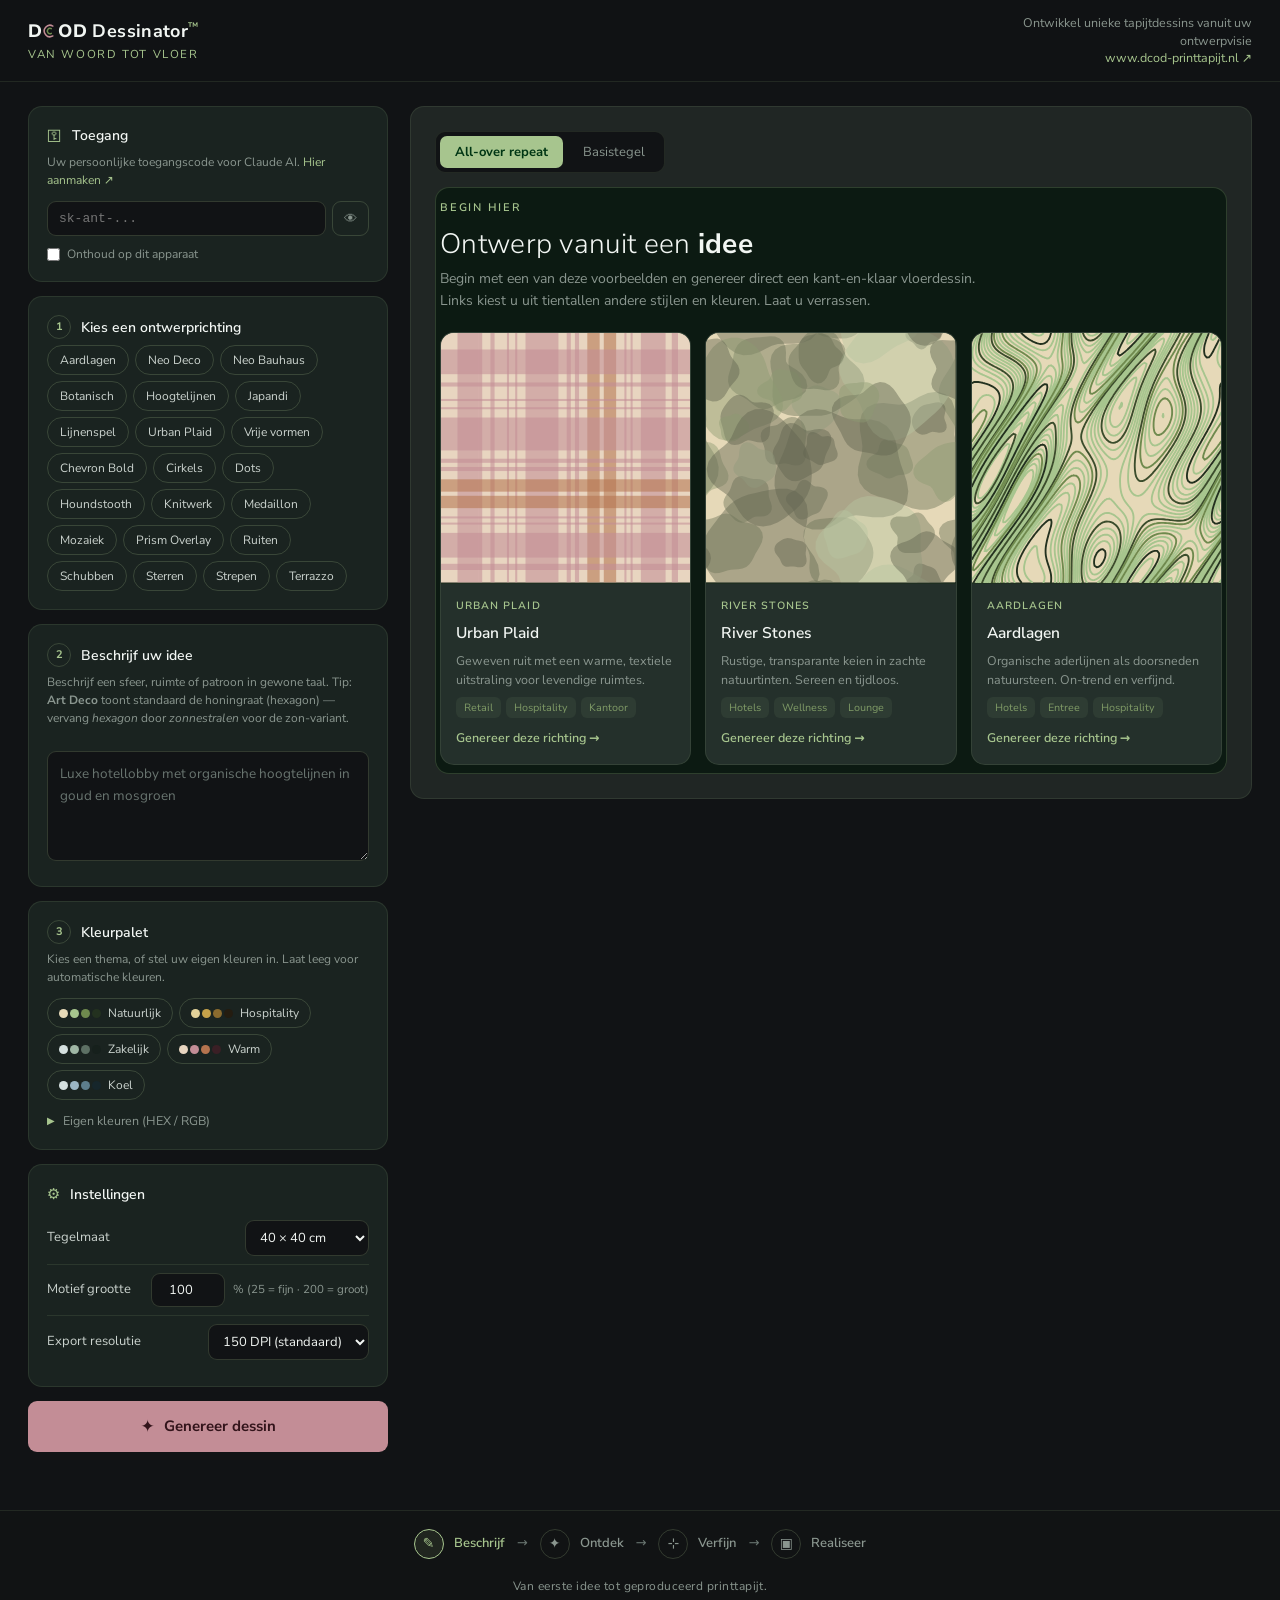
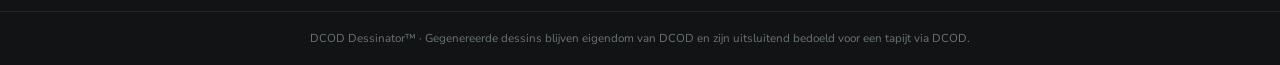
==== commit 9009443d: "Inspiratiepagina toegevoegd, botanisch master-generator, room mockup config/wiring en div. UI/routin" ====
--- a/templates/index.html
+++ b/templates/index.html
@@ -29,6 +29,7 @@
 .brand-text .name{font-size:18px;font-weight:700;color:var(--text-strong);letter-spacing:.02em;}
 .brand-text .name b{font-weight:800;}
 .brand-text .name .tm{font-size:11px;vertical-align:super;color:var(--green);font-weight:600;}
+.name .logo-c{display:inline-block;vertical-align:-1px;margin:0 1px;}
 .brand-text .slogan{font-size:11.5px;color:var(--green);letter-spacing:.14em;text-transform:uppercase;margin-top:1px;}
 .header-sub{font-size:12.5px;color:var(--muted);max-width:300px;text-align:right;line-height:1.4;}
 .header-sub a{color:var(--green);}
@@ -148,6 +149,13 @@
 .description-box{background:var(--card);border:1px solid var(--line);border-left:2px solid var(--green);border-radius:0 var(--radius) var(--radius) 0;padding:14px 16px;}
 .description-box .eyebrow{display:block;margin-bottom:7px;}
 .description-box #descText{font-size:13.5px;color:var(--text);line-height:1.65;}
+.wb-grid{display:grid;grid-template-columns:1fr 1fr;gap:14px 22px;margin-top:4px;}
+.wb-visie{grid-column:1 / -1;}
+.wb-label{font-size:10.5px;letter-spacing:.1em;text-transform:uppercase;color:var(--green);font-weight:700;margin-bottom:7px;}
+.wb-chips{display:flex;flex-wrap:wrap;gap:6px;}
+.wb-chips span{font-size:12.5px;padding:4px 11px;border-radius:999px;background:rgba(167,197,142,.1);color:var(--text-strong);border:1px solid var(--line);}
+.wb-text{font-size:13.5px;color:var(--text);line-height:1.65;}
+@media(max-width:560px){.wb-grid{grid-template-columns:1fr;}}
 .desc-icon{display:none;}
 #refRow{font-size:12px;color:var(--muted);text-align:right;}
 #dessinRef{font-weight:700;color:var(--green);font-family:monospace;}
@@ -156,7 +164,7 @@
 #paletteSwatches{display:flex;gap:6px;}
 .swatch{width:24px;height:24px;border-radius:50%;border:1px solid rgba(255,255,255,.14);}
 .export-row{display:flex;gap:9px;flex-wrap:wrap;}
-.btn-export{padding:11px 17px;background:transparent;border:1px solid var(--line-strong);color:var(--text);border-radius:var(--radius-sm);font-size:13.5px;cursor:pointer;font-family:var(--font);display:flex;align-items:center;gap:8px;transition:.15s;}
+.btn-export{padding:14px 22px;background:var(--roze);border:none;color:#33141b;border-radius:var(--radius-sm);font-size:15px;font-weight:700;cursor:pointer;font-family:var(--font);display:flex;align-items:center;gap:8px;transition:.15s;}
 .btn-export:hover{border-color:var(--green);color:var(--green);}
 
 .process{border-top:1px solid var(--line);background:rgba(17,19,21,.6);margin-top:8px;}
@@ -185,6 +193,15 @@
 .btn-order:hover{background:#cf9aa3;}
 .bestel-row-btn{width:100%;padding:14px;background:var(--green);color:var(--darkgreen);border:none;border-radius:var(--radius-sm);font-size:15px;cursor:pointer;font-weight:700;font-family:var(--font);}
 .bestel-row-btn:hover{background:var(--green-dim);}
+
+/* JAPANDI-SUBKLEUR: sub-stijlen horen zichtbaar bij de Japandi-knop */
+#japandiSub .chip{background:#A7C58E !important;border:1px solid #7BA86A !important;color:#12301A !important;font-weight:600;}
+#japandiSub .chip:hover{background:#B9D4A6 !important;}
+
+/* ART-DECO-SUBKLEUR: sub-stijlen horen zichtbaar bij de Art Deco-knop */
+#artdecoSub .chip{background:#A7C58E !important;border:1px solid #7BA86A !important;color:#12301A !important;font-weight:600;}
+#artdecoSub .chip:hover{background:#B9D4A6 !important;}
+#artdecoSub .chip.sub-active,#japandiSub .chip.sub-active{background:#EFE6CF !important;border:2px solid #4C7A3A !important;color:#0E2117 !important;font-weight:700;}
 </style>
 </head>
 <body>
@@ -192,12 +209,8 @@
 <header>
   <div class="header-inner">
     <div class="brand">
-      <div class="logo-mark" aria-hidden="true">
-        <span style="background:#C38D96"></span><span style="background:#A7C58E"></span>
-        <span style="background:#A7C58E"></span><span style="background:#6f8a4e"></span>
-      </div>
       <div class="brand-text">
-        <div class="name"><b>DCOD</b> Dessinator<span class="tm">™</span></div>
+        <div class="name"><b>D</b><svg class="logo-c" width="14" height="14" viewBox="0 0 32 32" fill="none" xmlns="http://www.w3.org/2000/svg"><path d="M22.5,27.258 A13,13 0 1,1 22.5,4.742" stroke="#C38D96" stroke-width="3.4" stroke-linecap="round"/><path d="M19,21.196 A6,6 0 1,1 19,10.804" stroke="#6f8a4e" stroke-width="3.4" stroke-linecap="round"/></svg><b>OD</b> Dessinator<span class="tm">™</span></div>
         <div class="slogan">Van woord tot vloer</div>
       </div>
     </div>
@@ -224,26 +237,52 @@
     <section class="card">
       <div class="step-head"><div class="step-num">1</div><h2>Kies een ontwerprichting</h2></div>
       <div class="suggestions">
-        <button class="chip" onclick="setPrompt('Art Deco hexagon, goud en zwart, jaren 20 stijl')">Art Deco</button>
-        <button class="chip" onclick="setPrompt('Bamboe stokken patroon, verticale bamboe in natuurlijke tinten')">Bamboe</button>
-        <button class="chip" onclick="setPrompt('Bauhaus geometrisch patroon, halve cirkels driehoeken en ringen, oranje zwart grijs')">Bauhaus</button>
-        <button class="chip" onclick="setPrompt('Botanisch bloemmotief art nouveau stijl, zachte groene en beige kleuren')">Botanisch</button>
-        <button class="chip" onclick="setPrompt('chevronbold patroon, gevulde schuine plankjes, zwart wit')">Chevron Bold</button>
-        <button class="chip" onclick="setPrompt('Alleen cirkels, strak en minimalistisch')">Cirkels</button>
-        <button class="chip" onclick="setPrompt('Dots stippen patroon, polka dots')">Dots</button>
-        <button class="chip" onclick="setPrompt('hoogtelijnen patroon, style:hoogtelijnen, topografie contourlijnen')">Hoogtelijnen</button>
-        <button class="chip" onclick="setPrompt('houndstooth patroon, hanenpoot pied-de-poule, zwart wit')">Houndstooth</button>
-        <button class="chip" onclick="setPrompt('Scandinavisch knitwerk patroon, gebreide steken, zigzag banden in blauw en wit')">Knitwerk</button>
-        <button class="chip" onclick="setPrompt('Medaillon geometrisch tegelmotief, donkerblauw en diep rood met gouden accenten')">Medaillon</button>
-        <button class="chip" onclick="setPrompt('Pixel mozaiek patroon, kleurrijke blokken')">Mozaiek</button>
-        <button class="chip" onclick="setPrompt('Alleen ruiten en diamanten, geometrisch')">Ruiten</button>
-        <button class="chip" onclick="setPrompt('Ogee schubben dakpan patroon')">Schubben</button>
-        <button class="chip" onclick="setPrompt('Alleen sterren, strak patroon')">Sterren</button>
-        <button class="chip" onclick="setPrompt('strepen patroon, style:strepen, verticale kleurstroken')">Strepen</button>
-        <button class="chip" onclick="setPrompt('Terrazzo patroon, gekleurde steensnippers op lichte ondergrond')">Terrazzo</button>
-        <button class="chip" onclick="setPrompt('urban plaid tartan ruit patroon, geweven lijnen')">Urban Plaid</button>
-        <button class="chip" onclick="setPrompt('Visgraat patroon, diagonale lijnen, aardetinten')">Visgraat</button>
-        <button class="chip" onclick="setPrompt('Vrije organische vormen, vloeiend en natuurlijk')">Vrije vormen</button>
+        <button class="chip" onclick="hideSubmenus(); setPrompt('Aardlagen natuursteen agaat, aardetinten')">Aardlagen</button>
+        <button class="chip" onclick="setPrompt('Art Deco hexagon, goud en zwart, jaren 20 stijl'); showArtdecoSub()">Neo Deco</button>
+        <div id="artdecoSub" style="display:none;flex-basis:100%;flex-wrap:wrap;gap:6px;margin-top:8px;">
+          <button class="chip adeco-sub" onclick="setPrompt('Art Deco waaier, goud en zwart, jaren 20 stijl', this)">Waaier</button>
+          <button class="chip adeco-sub" onclick="setPrompt('Art Deco zonnestralen, goud en zwart, jaren 20 stijl', this)">Zonnestralen</button>
+          <button class="chip adeco-sub" onclick="setPrompt('Art Deco hexagon honingraat, goud en zwart, jaren 20 stijl', this)">Honingraat</button>
+        </div>
+        <button class="chip" onclick="hideSubmenus(); setPrompt('Bauhaus geometrisch patroon, halve cirkels driehoeken en ringen, oranje zwart grijs')">Neo Bauhaus</button>
+        <button class="chip" onclick="hideSubmenus(); setPrompt('Botanisch bloemmotief art nouveau stijl, zachte groene en beige kleuren')">Botanisch</button>
+        
+        
+        
+        <button class="chip" onclick="hideSubmenus(); setPrompt('hoogtelijnen patroon, style:hoogtelijnen, topografie contourlijnen')">Hoogtelijnen</button>
+        
+        <button class="chip" onclick="setPrompt('Japandi stijl, rustige ronde en gebogen vormen in zachte gedempte tinten'); showJapandiSub()">Japandi</button>
+        <div id="japandiSub" style="display:none;flex-basis:100%;flex-wrap:wrap;gap:6px;margin-top:8px;">
+          <button class="chip" onclick="setPrompt('Japandi variant: river_stones', this)">River Stones</button>
+          <button class="chip" onclick="setPrompt('Japandi variant: stroming', this)">Stroming</button>
+          <button class="chip" onclick="setPrompt('Japandi variant: organic_leaves', this)">Organic Leaves</button>
+          <button class="chip" onclick="setPrompt('Japandi variant: golven', this)">Golven</button>
+        </div>
+        
+        <button class="chip" onclick="hideSubmenus(); setPrompt('Lijnenspel, fijne verticale banen in clusters met horizontale kleurzones op donkere ondergrond')">Lijnenspel</button>
+        
+        
+        
+        
+        
+        
+        
+        
+        <button class="chip" onclick="hideSubmenus(); setPrompt('urban plaid tartan ruit patroon, geweven lijnen')">Urban Plaid</button>
+        <button class="chip" onclick="hideSubmenus(); setPrompt('Vrije organische vormen, vloeiend en natuurlijk')">Vrije vormen</button>
+        <button class="chip" onclick="hideSubmenus(); setPrompt('chevronbold patroon, gevulde schuine plankjes, zwart wit')">Chevron Bold</button>
+        <button class="chip" onclick="hideSubmenus(); setPrompt('Alleen cirkels, strak en minimalistisch')">Cirkels</button>
+        <button class="chip" onclick="hideSubmenus(); setPrompt('Dots stippen patroon, polka dots')">Dots</button>
+        <button class="chip" onclick="hideSubmenus(); setPrompt('houndstooth patroon, hanenpoot pied-de-poule, zwart wit')">Houndstooth</button>
+        <button class="chip" onclick="hideSubmenus(); setPrompt('Scandinavisch knitwerk patroon, gebreide steken, zigzag banden in blauw en wit')">Knitwerk</button>
+        <button class="chip" onclick="hideSubmenus(); setPrompt('Medaillon geometrisch tegelmotief, donkerblauw en diep rood met gouden accenten')">Medaillon</button>
+        <button class="chip" onclick="hideSubmenus(); setPrompt('Pixel mozaiek patroon, kleurrijke blokken')">Mozaiek</button>
+        <button class="chip" onclick="hideSubmenus(); setPrompt('Prism overlay, prisma kleurmix met verrassende transparante kleurvlakken, levendig')">Prism Overlay</button>
+        <button class="chip" onclick="hideSubmenus(); setPrompt('Alleen ruiten en diamanten, geometrisch')">Ruiten</button>
+        <button class="chip" onclick="hideSubmenus(); setPrompt('Ogee schubben dakpan patroon')">Schubben</button>
+        <button class="chip" onclick="hideSubmenus(); setPrompt('Alleen sterren, strak patroon')">Sterren</button>
+        <button class="chip" onclick="hideSubmenus(); setPrompt('strepen patroon, style:strepen, verticale kleurstroken')">Strepen</button>
+        <button class="chip" onclick="hideSubmenus(); setPrompt('Terrazzo patroon, gekleurde steensnippers op lichte ondergrond')">Terrazzo</button>
       </div>
     </section>
 
@@ -372,37 +411,145 @@
         <div class="start-head">
           <span class="eyebrow">Begin hier</span>
           <h1>Ontwerp vanuit een <b>idee</b></h1>
-          <p>Beschrijf een sfeer, patroon of concept en ontdek nieuwe mogelijkheden voor uw vloerontwerp. Of begin met een van deze richtingen.</p>
+          <p>Begin met een van deze voorbeelden en genereer direct een kant-en-klaar vloerdessin. Links kiest u uit tientallen andere stijlen en kleuren. Laat u verrassen.</p>
         </div>
         <div class="examples">
-          <div class="ex-card" onclick="setPrompt('hoogtelijnen patroon, style:hoogtelijnen, topografie contourlijnen')">
-            <div class="ex-thumb" id="exThumb0"></div>
+          <div class="ex-card" onclick='genereerVoorbeeld("urban_plaid","urban plaid tartan, geweven ruit",{"background":"#e8d5c0","primary":"#c38d96","secondary":"#b5734e","accent1":"#c38d96","accent2":"#b5734e"})'>
+            <div class="ex-thumb" id="exThumb0"><svg width="100%" height="100%" preserveAspectRatio="xMidYMid slice" xmlns="http://www.w3.org/2000/svg" viewBox="0 0 400 400"
+    >
+  <rect width="400" height="400" fill="#e8d5c0"/>
+  <rect width="400.0" height="400.0" fill="#e8d5c0"/>
+<rect x="26.45" y="0" width="33.06" height="400.0" fill="#c38d96" opacity="0.55"/>
+<rect x="59.50" y="0" width="6.61" height="400.0" fill="#c38d96" opacity="0.55"/>
+<rect x="79.34" y="0" width="6.61" height="400.0" fill="#c38d96" opacity="0.55"/>
+<rect x="105.79" y="0" width="3.31" height="400.0" fill="#c38d96" opacity="0.55"/>
+<rect x="119.01" y="0" width="3.31" height="400.0" fill="#c38d96" opacity="0.55"/>
+<rect x="135.54" y="0" width="52.89" height="400.0" fill="#c38d96" opacity="0.55"/>
+<rect x="201.65" y="0" width="6.61" height="400.0" fill="#c38d96" opacity="0.55"/>
+<rect x="214.88" y="0" width="6.61" height="400.0" fill="#c38d96" opacity="0.55"/>
+<rect x="234.71" y="0" width="19.83" height="400.0" fill="#b5734e" opacity="0.55"/>
+<rect x="261.16" y="0" width="19.83" height="400.0" fill="#b5734e" opacity="0.55"/>
+<rect x="294.21" y="0" width="3.31" height="400.0" fill="#c38d96" opacity="0.55"/>
+<rect x="304.13" y="0" width="3.31" height="400.0" fill="#c38d96" opacity="0.55"/>
+<rect x="320.66" y="0" width="39.67" height="400.0" fill="#c38d96" opacity="0.55"/>
+<rect x="370.25" y="0" width="9.92" height="400.0" fill="#c38d96" opacity="0.55"/>
+<rect x="0" y="26.45" width="400.0" height="33.06" fill="#c38d96" opacity="0.55"/>
+<rect x="0" y="59.50" width="400.0" height="6.61" fill="#c38d96" opacity="0.55"/>
+<rect x="0" y="79.34" width="400.0" height="6.61" fill="#c38d96" opacity="0.55"/>
+<rect x="0" y="105.79" width="400.0" height="3.31" fill="#c38d96" opacity="0.55"/>
+<rect x="0" y="119.01" width="400.0" height="3.31" fill="#c38d96" opacity="0.55"/>
+<rect x="0" y="135.54" width="400.0" height="52.89" fill="#c38d96" opacity="0.55"/>
+<rect x="0" y="201.65" width="400.0" height="6.61" fill="#c38d96" opacity="0.55"/>
+<rect x="0" y="214.88" width="400.0" height="6.61" fill="#c38d96" opacity="0.55"/>
+<rect x="0" y="234.71" width="400.0" height="19.83" fill="#b5734e" opacity="0.55"/>
+<rect x="0" y="261.16" width="400.0" height="19.83" fill="#b5734e" opacity="0.55"/>
+<rect x="0" y="294.21" width="400.0" height="3.31" fill="#c38d96" opacity="0.55"/>
+<rect x="0" y="304.13" width="400.0" height="3.31" fill="#c38d96" opacity="0.55"/>
+<rect x="0" y="320.66" width="400.0" height="39.67" fill="#c38d96" opacity="0.55"/>
+<rect x="0" y="370.25" width="400.0" height="9.92" fill="#c38d96" opacity="0.55"/>
+</svg></div>
             <div class="ex-body">
-              <div class="ex-cat">Hoogtelijnen</div>
-              <div class="ex-title">Organic Topography</div>
-              <div class="ex-text">Organische contourlijnen geïnspireerd op landschappen en hoogtekaarten.</div>
-              <div class="ex-use"><span class="tag">Hotels</span><span class="tag">Hospitality</span><span class="tag">Luxe kantoren</span></div>
-              <div class="ex-cta">Gebruik deze richting →</div>
+              <div class="ex-cat">Urban Plaid</div>
+              <div class="ex-title">Urban Plaid</div>
+              <div class="ex-text">Geweven ruit met een warme, textiele uitstraling voor levendige ruimtes.</div>
+              <div class="ex-use"><span class="tag">Retail</span><span class="tag">Hospitality</span><span class="tag">Kantoor</span></div>
+              <div class="ex-cta">Genereer deze richting →</div>
             </div>
           </div>
-          <div class="ex-card" onclick="setPrompt('Scandinavisch knitwerk patroon, gebreide steken, zigzag banden in blauw en wit')">
-            <div class="ex-thumb" id="exThumb1"></div>
+          <div class="ex-card" onclick='genereerVoorbeeld("japandi","japandi variant: river_stones",{"background":"#e6d9b8","primary":"#626451","secondary":"#6E7359","accent1":"#8D9971","accent2":"#B5C49F"})'>
+            <div class="ex-thumb" id="exThumb1"><svg width="100%" height="100%" preserveAspectRatio="xMidYMid slice" xmlns="http://www.w3.org/2000/svg" viewBox="0 0 400 400"
+    >
+  <rect width="400" height="400" fill="#e6d9b8"/>
+  <svg xmlns="http://www.w3.org/2000/svg" width="400" height="400" viewBox="0 0 400 400">
+<rect width="400" height="400" fill="#e6d9b8"/>
+<path d="M172.34,245.04 L175.51,246.10 L179.54,246.46 L184.28,246.98 L189.06,248.48 L192.94,251.35 L195.15,255.41 L195.45,260.08 L194.22,264.70 L192.20,268.86 L190.13,272.52 L188.40,275.90 L186.93,279.21 L185.34,282.47 L183.27,285.46 L180.57,287.90 L177.41,289.66 L174.10,290.94 L170.89,292.15 L167.74,293.71 L164.42,295.70 L160.65,297.76 L156.40,299.19 L151.99,299.28 L147.96,297.68 L144.80,294.58 L142.65,290.65 L141.17,286.70 L139.69,283.24 L137.61,280.33 L134.76,277.57 L131.59,274.41 L129.03,270.57 L128.03,266.22 L129.09,261.92 L132.01,258.28 L135.95,255.60 L139.86,253.66 L142.95,251.81 L145.04,249.33 L146.61,245.92 L148.43,241.93 L151.11,238.24 L154.77,235.89 L159.00,235.55 L163.13,237.16 L166.68,239.98 L169.60,242.91 Z" fill="#6E7359" fill-opacity="0.45"/>
+<path d="M152.48,144.36 L151.78,139.33 L150.65,135.23 L148.46,131.78 L145.23,128.35 L141.61,124.35 L138.63,119.52 L137.29,114.14 L138.09,108.80 L140.89,104.15 L145.00,100.50 L149.55,97.74 L153.88,95.43 L157.77,93.07 L161.42,90.45 L165.20,87.75 L169.40,85.45 L174.03,84.10 L178.85,83.96 L183.56,84.93 L188.02,86.59 L192.29,88.47 L196.61,90.29 L201.16,92.14 L205.86,94.37 L210.32,97.38 L213.95,101.39 L216.23,106.27 L216.93,111.64 L216.21,117.00 L214.53,122.01 L212.45,126.55 L210.32,130.71 L208.23,134.66 L206.04,138.46 L203.52,142.04 L200.58,145.29 L197.25,148.16 L193.66,150.78 L189.90,153.38 L185.88,156.15 L181.40,158.99 L176.31,161.45 L170.70,162.84 L165.01,162.44 L159.91,159.93 L156.03,155.55 L153.65,150.03 Z" fill="#B5C49F" fill-opacity="0.45"/>
+<path d="M266.07,196.96 L270.59,194.23 L274.02,191.90 L276.00,189.18 L276.98,185.56 L277.88,181.12 L279.58,176.57 L282.52,172.90 L286.57,170.90 L291.12,170.78 L295.57,172.13 L299.55,174.11 L303.14,175.93 L306.66,177.19 L310.39,178.07 L314.34,179.06 L318.20,180.72 L321.51,183.31 L323.97,186.71 L325.63,190.56 L326.85,194.51 L328.11,198.45 L329.63,202.53 L331.18,206.97 L332.16,211.80 L331.87,216.72 L329.85,221.16 L326.19,224.53 L321.47,226.55 L316.52,227.43 L312.00,227.77 L308.16,228.27 L304.82,229.35 L301.56,230.91 L298.03,232.43 L294.22,233.23 L290.35,232.89 L286.74,231.45 L283.49,229.39 L280.34,227.33 L276.83,225.62 L272.57,224.14 L267.66,222.37 L262.75,219.67 L258.93,215.72 L257.25,210.75 L258.21,205.46 L261.49,200.68 Z" fill="#8D9971" fill-opacity="0.45"/>
+<path d="M17.23,-99.75 L23.84,-108.37 L30.67,-116.90 L38.36,-124.93 L47.27,-131.79 L57.32,-137.03 L68.09,-140.72 L79.26,-143.48 L90.85,-146.00 L103.20,-148.50 L116.57,-150.30 L130.58,-149.96 L143.96,-145.92 L154.87,-137.36 L161.59,-124.78 L163.52,-109.95 L161.69,-95.20 L158.56,-82.35 L157.03,-71.87 L159.18,-62.77 L165.20,-53.21 L173.18,-41.64 L179.91,-27.80 L182.19,-12.97 L178.27,0.52 L168.44,10.44 L154.79,15.78 L140.13,17.28 L126.72,17.05 L115.39,17.54 L105.53,20.30 L95.78,25.29 L84.95,30.97 L72.78,35.09 L60.01,35.78 L47.84,32.36 L37.26,25.45 L28.48,16.46 L20.97,6.78 L13.93,-2.89 L6.97,-12.62 L0.43,-22.94 L-4.64,-34.28 L-7.10,-46.49 L-6.27,-58.92 L-2.38,-70.73 L3.59,-81.39 L10.43,-90.92 Z" fill="#626451" fill-opacity="0.45"/>
+<path d="M17.23,300.25 L23.84,291.63 L30.67,283.10 L38.36,275.07 L47.27,268.21 L57.32,262.97 L68.09,259.28 L79.26,256.52 L90.85,254.00 L103.20,251.50 L116.57,249.70 L130.58,250.04 L143.96,254.08 L154.87,262.64 L161.59,275.22 L163.52,290.05 L161.69,304.80 L158.56,317.65 L157.03,328.13 L159.18,337.23 L165.20,346.79 L173.18,358.36 L179.91,372.20 L182.19,387.03 L178.27,400.52 L168.44,410.44 L154.79,415.78 L140.13,417.28 L126.72,417.05 L115.39,417.54 L105.53,420.30 L95.78,425.29 L84.95,430.97 L72.78,435.09 L60.01,435.78 L47.84,432.36 L37.26,425.45 L28.48,416.46 L20.97,406.78 L13.93,397.11 L6.97,387.38 L0.43,377.06 L-4.64,365.72 L-7.10,353.51 L-6.27,341.08 L-2.38,329.27 L3.59,318.61 L10.43,309.08 Z" fill="#626451" fill-opacity="0.45"/>
+<path d="M417.23,-99.75 L423.84,-108.37 L430.67,-116.90 L438.36,-124.93 L447.27,-131.79 L457.32,-137.03 L468.09,-140.72 L479.26,-143.48 L490.85,-146.00 L503.20,-148.50 L516.57,-150.30 L530.58,-149.96 L543.96,-145.92 L554.87,-137.36 L561.59,-124.78 L563.52,-109.95 L561.69,-95.20 L558.56,-82.35 L557.03,-71.87 L559.18,-62.77 L565.20,-53.21 L573.18,-41.64 L579.91,-27.80 L582.19,-12.97 L578.27,0.52 L568.44,10.44 L554.79,15.78 L540.13,17.28 L526.72,17.05 L515.39,17.54 L505.53,20.30 L495.78,25.29 L484.95,30.97 L472.78,35.09 L460.01,35.78 L447.84,32.36 L437.26,25.45 L428.48,16.46 L420.97,6.78 L413.93,-2.89 L406.97,-12.62 L400.43,-22.94 L395.36,-34.28 L392.90,-46.49 L393.73,-58.92 L397.62,-70.73 L403.59,-81.39 L410.43,-90.92 Z" fill="#626451" fill-opacity="0.45"/>
+<path d="M417.23,300.25 L423.84,291.63 L430.67,283.10 L438.36,275.07 L447.27,268.21 L457.32,262.97 L468.09,259.28 L479.26,256.52 L490.85,254.00 L503.20,251.50 L516.57,249.70 L530.58,250.04 L543.96,254.08 L554.87,262.64 L561.59,275.22 L563.52,290.05 L561.69,304.80 L558.56,317.65 L557.03,328.13 L559.18,337.23 L565.20,346.79 L573.18,358.36 L579.91,372.20 L582.19,387.03 L578.27,400.52 L568.44,410.44 L554.79,415.78 L540.13,417.28 L526.72,417.05 L515.39,417.54 L505.53,420.30 L495.78,425.29 L484.95,430.97 L472.78,435.09 L460.01,435.78 L447.84,432.36 L437.26,425.45 L428.48,416.46 L420.97,406.78 L413.93,397.11 L406.97,387.38 L400.43,377.06 L395.36,365.72 L392.90,353.51 L393.73,341.08 L397.62,329.27 L403.59,318.61 L410.43,309.08 Z" fill="#626451" fill-opacity="0.45"/>
+<path d="M77.67,116.46 L71.99,111.82 L66.73,107.44 L61.20,103.80 L54.98,100.56 L48.32,96.90 L42.12,92.02 L37.55,85.64 L35.40,78.16 L35.67,70.33 L37.57,62.83 L39.94,55.84 L41.87,49.06 L43.17,41.97 L44.45,34.33 L46.67,26.48 L50.66,19.26 L56.57,13.60 L63.92,9.98 L71.88,8.17 L79.77,7.38 L87.40,6.72 L95.01,5.84 L102.88,5.17 L110.88,5.79 L118.30,8.78 L124.08,14.59 L127.42,22.61 L128.36,31.41 L128.07,39.38 L128.41,45.56 L131.18,50.08 L137.13,54.11 L145.51,59.18 L154.19,66.29 L160.56,75.38 L162.58,85.28 L159.58,94.28 L152.47,101.05 L143.21,105.21 L133.81,107.51 L125.58,109.29 L118.70,111.71 L112.49,115.10 L106.11,118.79 L99.06,121.52 L91.56,122.15 L84.23,120.29 Z" fill="#6E7359" fill-opacity="0.45"/>
+<path d="M77.67,516.46 L71.99,511.82 L66.73,507.44 L61.20,503.80 L54.98,500.56 L48.32,496.90 L42.12,492.02 L37.55,485.64 L35.40,478.16 L35.67,470.33 L37.57,462.83 L39.94,455.84 L41.87,449.06 L43.17,441.97 L44.45,434.33 L46.67,426.48 L50.66,419.26 L56.57,413.60 L63.92,409.98 L71.88,408.17 L79.77,407.38 L87.40,406.72 L95.01,405.84 L102.88,405.17 L110.88,405.79 L118.30,408.78 L124.08,414.59 L127.42,422.61 L128.36,431.41 L128.07,439.38 L128.41,445.56 L131.18,450.08 L137.13,454.11 L145.51,459.18 L154.19,466.29 L160.56,475.38 L162.58,485.28 L159.58,494.28 L152.47,501.05 L143.21,505.21 L133.81,507.51 L125.58,509.29 L118.70,511.71 L112.49,515.10 L106.11,518.79 L99.06,521.52 L91.56,522.15 L84.23,520.29 Z" fill="#6E7359" fill-opacity="0.45"/>
+<path d="M333.17,-18.59 L333.94,-22.54 L335.69,-26.20 L338.50,-28.84 L342.07,-30.04 L345.87,-29.89 L349.50,-28.86 L352.83,-27.55 L355.96,-26.34 L359.07,-25.30 L362.19,-24.17 L365.19,-22.62 L367.81,-20.46 L369.87,-17.76 L371.39,-14.76 L372.66,-11.70 L373.98,-8.65 L375.49,-5.49 L376.96,-2.04 L377.88,1.73 L377.64,5.57 L375.91,9.00 L372.82,11.55 L368.93,13.03 L365.04,13.70 L361.75,14.20 L359.26,15.25 L357.25,17.28 L355.17,20.15 L352.51,23.20 L349.15,25.50 L345.38,26.31 L341.73,25.40 L338.62,23.16 L336.12,20.32 L333.90,17.63 L331.46,15.42 L328.51,13.55 L325.19,11.52 L322.12,8.85 L320.14,5.40 L319.91,1.46 L321.53,-2.39 L324.47,-5.65 L327.76,-8.14 L330.49,-10.16 L332.14,-12.29 L332.82,-15.05 Z" fill="#626451" fill-opacity="0.45"/>
+<path d="M333.17,381.41 L333.94,377.46 L335.69,373.80 L338.50,371.16 L342.07,369.96 L345.87,370.11 L349.50,371.14 L352.83,372.45 L355.96,373.66 L359.07,374.70 L362.19,375.83 L365.19,377.38 L367.81,379.54 L369.87,382.24 L371.39,385.24 L372.66,388.30 L373.98,391.35 L375.49,394.51 L376.96,397.96 L377.88,401.73 L377.64,405.57 L375.91,409.00 L372.82,411.55 L368.93,413.03 L365.04,413.70 L361.75,414.20 L359.26,415.25 L357.25,417.28 L355.17,420.15 L352.51,423.20 L349.15,425.50 L345.38,426.31 L341.73,425.40 L338.62,423.16 L336.12,420.32 L333.90,417.63 L331.46,415.42 L328.51,413.55 L325.19,411.52 L322.12,408.85 L320.14,405.40 L319.91,401.46 L321.53,397.61 L324.47,394.35 L327.76,391.86 L330.49,389.84 L332.14,387.71 L332.82,384.95 Z" fill="#626451" fill-opacity="0.45"/>
+<path d="M136.06,156.73 L141.89,143.81 L150.66,132.54 L162.53,124.86 L176.54,121.96 L191.03,123.65 L204.50,128.27 L216.42,133.43 L227.32,137.06 L238.42,138.42 L250.72,138.37 L264.23,138.89 L277.83,142.06 L289.75,149.01 L298.54,159.47 L303.88,172.09 L306.81,185.27 L309.17,198.07 L312.55,210.62 L317.29,223.76 L322.09,238.29 L324.55,254.04 L322.29,269.64 L314.10,282.90 L300.65,291.85 L284.14,295.73 L267.40,295.52 L252.66,293.54 L240.70,292.51 L230.78,294.28 L221.30,299.14 L210.75,305.75 L198.43,311.87 L184.71,315.37 L170.62,315.07 L157.23,310.90 L145.18,303.64 L134.63,294.25 L125.52,283.41 L118.01,271.40 L112.59,258.33 L109.93,244.49 L110.38,230.49 L113.60,217.06 L118.49,204.64 L123.68,193.07 L128.19,181.65 L131.99,169.61 Z" fill="#626451" fill-opacity="0.45"/>
+<path d="M148.65,31.60 L148.58,27.10 L148.77,22.31 L149.65,17.39 L151.61,12.73 L154.77,8.79 L158.92,5.92 L163.61,4.12 L168.42,3.08 L173.13,2.36 L177.75,1.69 L182.44,1.11 L187.25,1.02 L192.00,1.92 L196.31,4.13 L199.80,7.53 L202.36,11.63 L204.30,15.77 L206.24,19.47 L208.79,22.70 L212.16,25.84 L215.94,29.45 L219.21,33.86 L220.85,38.96 L220.13,44.13 L217.03,48.61 L212.32,51.87 L207.21,53.98 L202.84,55.62 L199.75,57.78 L197.72,61.22 L195.93,66.06 L193.46,71.64 L189.70,76.73 L184.69,80.07 L179.04,80.85 L173.58,79.05 L168.93,75.36 L165.30,70.81 L162.43,66.31 L159.89,62.35 L157.34,58.89 L154.73,55.62 L152.34,52.16 L150.48,48.36 L149.36,44.28 L148.87,40.09 L148.73,35.88 Z" fill="#626451" fill-opacity="0.45"/>
+<path d="M148.65,431.60 L148.58,427.10 L148.77,422.31 L149.65,417.39 L151.61,412.73 L154.77,408.79 L158.92,405.92 L163.61,404.12 L168.42,403.08 L173.13,402.36 L177.75,401.69 L182.44,401.11 L187.25,401.02 L192.00,401.92 L196.31,404.13 L199.80,407.53 L202.36,411.63 L204.30,415.77 L206.24,419.47 L208.79,422.70 L212.16,425.84 L215.94,429.45 L219.21,433.86 L220.85,438.96 L220.13,444.13 L217.03,448.61 L212.32,451.87 L207.21,453.98 L202.84,455.62 L199.75,457.78 L197.72,461.22 L195.93,466.06 L193.46,471.64 L189.70,476.73 L184.69,480.07 L179.04,480.85 L173.58,479.05 L168.93,475.36 L165.30,470.81 L162.43,466.31 L159.89,462.35 L157.34,458.89 L154.73,455.62 L152.34,452.16 L150.48,448.36 L149.36,444.28 L148.87,440.09 L148.73,435.88 Z" fill="#626451" fill-opacity="0.45"/>
+<path d="M71.09,298.75 L66.87,301.54 L62.01,303.66 L56.80,304.31 L51.76,303.20 L47.30,300.62 L43.49,297.20 L40.08,293.51 L36.76,289.80 L33.47,285.95 L30.51,281.70 L28.47,276.90 L27.91,271.72 L29.01,266.57 L31.43,261.88 L34.40,257.82 L37.11,254.15 L39.12,250.40 L40.56,246.15 L42.03,241.38 L44.26,236.58 L47.68,232.58 L52.24,230.15 L57.44,229.58 L62.62,230.52 L67.38,232.14 L71.76,233.56 L76.12,234.27 L80.84,234.43 L86.00,234.71 L91.19,235.97 L95.67,238.72 L98.78,242.93 L100.29,248.02 L100.60,253.27 L100.55,258.16 L100.98,262.64 L102.27,267.11 L104.09,271.99 L105.52,277.44 L105.50,283.07 L103.38,288.13 L99.20,291.83 L93.70,293.82 L87.94,294.38 L82.76,294.39 L78.47,294.81 L74.78,296.28 Z" fill="#6E7359" fill-opacity="0.45"/>
+<path d="M220.26,-104.24 L227.54,-103.07 L234.43,-100.39 L240.55,-96.29 L245.77,-91.21 L250.24,-85.67 L254.31,-80.02 L258.23,-74.31 L262.01,-68.36 L265.32,-61.92 L267.66,-54.94 L268.60,-47.57 L268.00,-40.16 L266.04,-32.99 L263.13,-26.21 L259.65,-19.76 L255.74,-13.52 L251.31,-7.51 L246.15,-1.94 L240.08,2.78 L233.19,6.25 L225.76,8.28 L218.12,9.02 L210.54,8.84 L203.04,8.12 L195.54,6.98 L188.05,5.19 L180.82,2.28 L174.42,-2.20 L169.55,-8.32 L166.69,-15.69 L165.78,-23.52 L166.14,-31.00 L166.65,-37.71 L166.24,-43.76 L164.37,-49.78 L161.33,-56.51 L158.17,-64.36 L156.29,-73.14 L156.87,-82.04 L160.39,-89.95 L166.51,-95.98 L174.30,-99.80 L182.66,-101.73 L190.80,-102.56 L198.44,-103.07 L205.71,-103.67 L212.93,-104.24 Z" fill="#6E7359" fill-opacity="0.45"/>
+<path d="M220.26,295.76 L227.54,296.93 L234.43,299.61 L240.55,303.71 L245.77,308.79 L250.24,314.33 L254.31,319.98 L258.23,325.69 L262.01,331.64 L265.32,338.08 L267.66,345.06 L268.60,352.43 L268.00,359.84 L266.04,367.01 L263.13,373.79 L259.65,380.24 L255.74,386.48 L251.31,392.49 L246.15,398.06 L240.08,402.78 L233.19,406.25 L225.76,408.28 L218.12,409.02 L210.54,408.84 L203.04,408.12 L195.54,406.98 L188.05,405.19 L180.82,402.28 L174.42,397.80 L169.55,391.68 L166.69,384.31 L165.78,376.48 L166.14,369.00 L166.65,362.29 L166.24,356.24 L164.37,350.22 L161.33,343.49 L158.17,335.64 L156.29,326.86 L156.87,317.96 L160.39,310.05 L166.51,304.02 L174.30,300.20 L182.66,298.27 L190.80,297.44 L198.44,296.93 L205.71,296.33 L212.93,295.76 Z" fill="#6E7359" fill-opacity="0.45"/>
+<path d="M254.37,76.94 L252.80,87.42 L247.55,96.77 L239.99,104.41 L231.65,110.48 L223.57,115.59 L216.03,120.29 L208.71,124.73 L201.17,128.56 L193.22,131.27 L184.97,132.63 L176.71,132.89 L168.52,132.72 L160.16,132.73 L151.20,133.04 L141.43,133.04 L131.20,131.64 L121.54,127.82 L113.74,121.16 L108.78,112.16 L106.76,101.97 L106.79,91.82 L107.37,82.40 L107.17,73.61 L105.77,64.78 L103.91,55.29 L103.20,45.15 L105.24,35.22 L110.82,26.88 L119.48,21.28 L129.71,18.59 L139.76,17.82 L148.46,17.16 L155.79,14.87 L162.68,10.24 L170.36,4.07 L179.51,-1.66 L189.80,-4.64 L199.96,-3.32 L208.50,2.40 L214.55,11.18 L218.39,20.92 L221.34,29.84 L225.07,37.15 L230.67,43.34 L238.02,49.63 L245.73,57.20 L251.77,66.48 Z" fill="#6E7359" fill-opacity="0.45"/>
+<path d="M254.37,476.94 L252.80,487.42 L247.55,496.77 L239.99,504.41 L231.65,510.48 L223.57,515.59 L216.03,520.29 L208.71,524.73 L201.17,528.56 L193.22,531.27 L184.97,532.63 L176.71,532.89 L168.52,532.72 L160.16,532.73 L151.20,533.04 L141.43,533.04 L131.20,531.64 L121.54,527.82 L113.74,521.16 L108.78,512.16 L106.76,501.97 L106.79,491.82 L107.37,482.40 L107.17,473.61 L105.77,464.78 L103.91,455.29 L103.20,445.15 L105.24,435.22 L110.82,426.88 L119.48,421.28 L129.71,418.59 L139.76,417.82 L148.46,417.16 L155.79,414.87 L162.68,410.24 L170.36,404.07 L179.51,398.34 L189.80,395.36 L199.96,396.68 L208.50,402.40 L214.55,411.18 L218.39,420.92 L221.34,429.84 L225.07,437.15 L230.67,443.34 L238.02,449.63 L245.73,457.20 L251.77,466.48 Z" fill="#6E7359" fill-opacity="0.45"/>
+<path d="M87.12,30.43 L92.24,39.38 L95.83,48.49 L98.47,57.18 L101.01,65.13 L104.26,72.47 L108.67,79.74 L113.98,87.69 L119.17,96.87 L122.78,107.26 L123.44,118.19 L120.42,128.51 L113.94,137.11 L105.08,143.43 L95.30,147.69 L85.83,150.88 L77.21,154.18 L69.16,158.38 L60.94,163.43 L51.85,168.41 L41.72,171.88 L31.06,172.56 L20.77,169.86 L11.76,164.14 L4.42,156.45 L-1.49,148.05 L-6.62,139.85 L-11.65,132.09 L-16.80,124.44 L-21.65,116.38 L-25.34,107.56 L-26.99,98.11 L-26.15,88.55 L-23.05,79.51 L-18.52,71.30 L-13.54,63.82 L-8.85,56.53 L-4.59,48.85 L-0.32,40.47 L4.71,31.62 L11.17,23.01 L19.38,15.62 L29.16,10.32 L39.98,7.66 L51.12,7.77 L61.90,10.49 L71.76,15.46 L80.27,22.26 Z" fill="#8D9971" fill-opacity="0.45"/>
+<path d="M87.12,430.43 L92.24,439.38 L95.83,448.49 L98.47,457.18 L101.01,465.13 L104.26,472.47 L108.67,479.74 L113.98,487.69 L119.17,496.87 L122.78,507.26 L123.44,518.19 L120.42,528.51 L113.94,537.11 L105.08,543.43 L95.30,547.69 L85.83,550.88 L77.21,554.18 L69.16,558.38 L60.94,563.43 L51.85,568.41 L41.72,571.88 L31.06,572.56 L20.77,569.86 L11.76,564.14 L4.42,556.45 L-1.49,548.05 L-6.62,539.85 L-11.65,532.09 L-16.80,524.44 L-21.65,516.38 L-25.34,507.56 L-26.99,498.11 L-26.15,488.55 L-23.05,479.51 L-18.52,471.30 L-13.54,463.82 L-8.85,456.53 L-4.59,448.85 L-0.32,440.47 L4.71,431.62 L11.17,423.01 L19.38,415.62 L29.16,410.32 L39.98,407.66 L51.12,407.77 L61.90,410.49 L71.76,415.46 L80.27,422.26 Z" fill="#8D9971" fill-opacity="0.45"/>
+<path d="M487.12,30.43 L492.24,39.38 L495.83,48.49 L498.47,57.18 L501.01,65.13 L504.26,72.47 L508.67,79.74 L513.98,87.69 L519.17,96.87 L522.78,107.26 L523.44,118.19 L520.42,128.51 L513.94,137.11 L505.08,143.43 L495.30,147.69 L485.83,150.88 L477.21,154.18 L469.16,158.38 L460.94,163.43 L451.85,168.41 L441.72,171.88 L431.06,172.56 L420.77,169.86 L411.76,164.14 L404.42,156.45 L398.51,148.05 L393.38,139.85 L388.35,132.09 L383.20,124.44 L378.35,116.38 L374.66,107.56 L373.01,98.11 L373.85,88.55 L376.95,79.51 L381.48,71.30 L386.46,63.82 L391.15,56.53 L395.41,48.85 L399.68,40.47 L404.71,31.62 L411.17,23.01 L419.38,15.62 L429.16,10.32 L439.98,7.66 L451.12,7.77 L461.90,10.49 L471.76,15.46 L480.27,22.26 Z" fill="#8D9971" fill-opacity="0.45"/>
+<path d="M487.12,430.43 L492.24,439.38 L495.83,448.49 L498.47,457.18 L501.01,465.13 L504.26,472.47 L508.67,479.74 L513.98,487.69 L519.17,496.87 L522.78,507.26 L523.44,518.19 L520.42,528.51 L513.94,537.11 L505.08,543.43 L495.30,547.69 L485.83,550.88 L477.21,554.18 L469.16,558.38 L460.94,563.43 L451.85,568.41 L441.72,571.88 L431.06,572.56 L420.77,569.86 L411.76,564.14 L404.42,556.45 L398.51,548.05 L393.38,539.85 L388.35,532.09 L383.20,524.44 L378.35,516.38 L374.66,507.56 L373.01,498.11 L373.85,488.55 L376.95,479.51 L381.48,471.30 L386.46,463.82 L391.15,456.53 L395.41,448.85 L399.68,440.47 L404.71,431.62 L411.17,423.01 L419.38,415.62 L429.16,410.32 L439.98,407.66 L451.12,407.77 L461.90,410.49 L471.76,415.46 L480.27,422.26 Z" fill="#8D9971" fill-opacity="0.45"/>
+<path d="M64.66,-24.62 L58.62,-22.00 L52.15,-20.93 L45.87,-20.70 L40.02,-20.32 L34.31,-19.07 L28.21,-17.01 L21.39,-15.05 L14.15,-14.53 L7.38,-16.54 L2.17,-21.34 L-0.80,-28.18 L-1.76,-35.65 L-1.93,-42.42 L-2.92,-47.88 L-6.00,-52.39 L-11.36,-57.01 L-17.87,-62.81 L-23.54,-70.20 L-26.36,-78.63 L-25.19,-86.82 L-20.16,-93.44 L-12.58,-97.79 L-4.21,-100.11 L3.53,-101.38 L10.04,-102.73 L15.62,-104.81 L20.96,-107.37 L26.63,-109.53 L32.66,-110.26 L38.64,-109.05 L44.06,-106.19 L48.80,-102.65 L53.29,-99.50 L58.32,-97.32 L64.51,-95.89 L71.84,-94.27 L79.47,-91.40 L86.03,-86.62 L90.20,-80.04 L91.33,-72.42 L89.73,-64.76 L86.45,-57.74 L82.72,-51.50 L79.37,-45.71 L76.47,-39.96 L73.48,-34.20 L69.68,-28.85 Z" fill="#6E7359" fill-opacity="0.45"/>
+<path d="M64.66,375.38 L58.62,378.00 L52.15,379.07 L45.87,379.30 L40.02,379.68 L34.31,380.93 L28.21,382.99 L21.39,384.95 L14.15,385.47 L7.38,383.46 L2.17,378.66 L-0.80,371.82 L-1.76,364.35 L-1.93,357.58 L-2.92,352.12 L-6.00,347.61 L-11.36,342.99 L-17.87,337.19 L-23.54,329.80 L-26.36,321.37 L-25.19,313.18 L-20.16,306.56 L-12.58,302.21 L-4.21,299.89 L3.53,298.62 L10.04,297.27 L15.62,295.19 L20.96,292.63 L26.63,290.47 L32.66,289.74 L38.64,290.95 L44.06,293.81 L48.80,297.35 L53.29,300.50 L58.32,302.68 L64.51,304.11 L71.84,305.73 L79.47,308.60 L86.03,313.38 L90.20,319.96 L91.33,327.58 L89.73,335.24 L86.45,342.26 L82.72,348.50 L79.37,354.29 L76.47,360.04 L73.48,365.80 L69.68,371.15 Z" fill="#6E7359" fill-opacity="0.45"/>
+<path d="M464.66,-24.62 L458.62,-22.00 L452.15,-20.93 L445.87,-20.70 L440.02,-20.32 L434.31,-19.07 L428.21,-17.01 L421.39,-15.05 L414.15,-14.53 L407.38,-16.54 L402.17,-21.34 L399.20,-28.18 L398.24,-35.65 L398.07,-42.42 L397.08,-47.88 L394.00,-52.39 L388.64,-57.01 L382.13,-62.81 L376.46,-70.20 L373.64,-78.63 L374.81,-86.82 L379.84,-93.44 L387.42,-97.79 L395.79,-100.11 L403.53,-101.38 L410.04,-102.73 L415.62,-104.81 L420.96,-107.37 L426.63,-109.53 L432.66,-110.26 L438.64,-109.05 L444.06,-106.19 L448.80,-102.65 L453.29,-99.50 L458.32,-97.32 L464.51,-95.89 L471.84,-94.27 L479.47,-91.40 L486.03,-86.62 L490.20,-80.04 L491.33,-72.42 L489.73,-64.76 L486.45,-57.74 L482.72,-51.50 L479.37,-45.71 L476.47,-39.96 L473.48,-34.20 L469.68,-28.85 Z" fill="#6E7359" fill-opacity="0.45"/>
+<path d="M464.66,375.38 L458.62,378.00 L452.15,379.07 L445.87,379.30 L440.02,379.68 L434.31,380.93 L428.21,382.99 L421.39,384.95 L414.15,385.47 L407.38,383.46 L402.17,378.66 L399.20,371.82 L398.24,364.35 L398.07,357.58 L397.08,352.12 L394.00,347.61 L388.64,342.99 L382.13,337.19 L376.46,329.80 L373.64,321.37 L374.81,313.18 L379.84,306.56 L387.42,302.21 L395.79,299.89 L403.53,298.62 L410.04,297.27 L415.62,295.19 L420.96,292.63 L426.63,290.47 L432.66,289.74 L438.64,290.95 L444.06,293.81 L448.80,297.35 L453.29,300.50 L458.32,302.68 L464.51,304.11 L471.84,305.73 L479.47,308.60 L486.03,313.38 L490.20,319.96 L491.33,327.58 L489.73,335.24 L486.45,342.26 L482.72,348.50 L479.37,354.29 L476.47,360.04 L473.48,365.80 L469.68,371.15 Z" fill="#6E7359" fill-opacity="0.45"/>
+<path d="M159.95,199.79 L158.03,205.28 L154.35,209.58 L149.23,212.05 L143.42,212.58 L137.69,211.67 L132.55,210.26 L127.97,209.32 L123.56,209.36 L118.81,210.20 L113.50,211.10 L107.87,211.06 L102.61,209.35 L98.46,205.81 L95.90,200.91 L94.77,195.46 L94.41,190.20 L93.97,185.45 L92.80,181.05 L90.90,176.53 L88.87,171.53 L87.69,166.05 L88.24,160.55 L90.86,155.75 L95.26,152.25 L100.62,150.20 L105.99,149.20 L110.73,148.45 L114.72,147.16 L118.32,144.93 L122.10,141.87 L126.51,138.62 L131.68,136.01 L137.36,134.76 L143.10,135.23 L148.40,137.38 L152.91,140.89 L156.47,145.36 L158.99,150.38 L160.50,155.67 L161.04,160.97 L160.79,166.05 L160.04,170.77 L159.26,175.12 L158.88,179.28 L159.12,183.61 L159.78,188.46 L160.32,193.95 Z" fill="#6E7359" fill-opacity="0.45"/>
+<path d="M344.85,-47.81 L346.33,-37.47 L347.43,-26.39 L346.59,-14.97 L342.68,-4.26 L335.59,4.65 L326.28,11.25 L316.20,16.08 L306.49,20.49 L297.35,25.89 L288.10,32.84 L277.70,40.48 L265.63,46.72 L252.44,49.08 L239.69,45.94 L229.24,37.28 L222.23,24.84 L218.40,11.36 L216.08,-0.68 L212.99,-10.04 L207.37,-17.15 L198.95,-23.65 L189.19,-31.32 L180.64,-41.14 L175.82,-52.81 L176.09,-65.03 L181.13,-76.27 L189.26,-85.67 L198.37,-93.37 L206.85,-100.34 L214.25,-107.62 L221.19,-115.65 L228.73,-123.91 L237.67,-131.18 L248.12,-136.21 L259.52,-138.35 L271.09,-137.86 L282.34,-135.63 L293.25,-132.60 L304.04,-129.18 L314.79,-125.05 L325.07,-119.45 L333.93,-111.74 L340.35,-101.90 L343.85,-90.65 L344.81,-79.07 L344.45,-68.03 L344.17,-57.76 Z" fill="#B5C49F" fill-opacity="0.45"/>
+<path d="M344.85,352.19 L346.33,362.53 L347.43,373.61 L346.59,385.03 L342.68,395.74 L335.59,404.65 L326.28,411.25 L316.20,416.08 L306.49,420.49 L297.35,425.89 L288.10,432.84 L277.70,440.48 L265.63,446.72 L252.44,449.08 L239.69,445.94 L229.24,437.28 L222.23,424.84 L218.40,411.36 L216.08,399.32 L212.99,389.96 L207.37,382.85 L198.95,376.35 L189.19,368.68 L180.64,358.86 L175.82,347.19 L176.09,334.97 L181.13,323.73 L189.26,314.33 L198.37,306.63 L206.85,299.66 L214.25,292.38 L221.19,284.35 L228.73,276.09 L237.67,268.82 L248.12,263.79 L259.52,261.65 L271.09,262.14 L282.34,264.37 L293.25,267.40 L304.04,270.82 L314.79,274.95 L325.07,280.55 L333.93,288.26 L340.35,298.10 L343.85,309.35 L344.81,320.93 L344.45,331.97 L344.17,342.24 Z" fill="#B5C49F" fill-opacity="0.45"/>
+<path d="M211.31,193.92 L210.96,197.85 L209.21,201.34 L206.31,204.01 L202.78,205.80 L199.19,206.99 L195.86,207.98 L192.80,209.07 L189.81,210.28 L186.69,211.30 L183.42,211.71 L180.16,211.24 L177.12,209.94 L174.41,208.18 L171.89,206.41 L169.24,204.91 L166.21,203.64 L162.83,202.23 L159.51,200.23 L156.92,197.40 L155.66,193.86 L155.97,190.03 L157.51,186.42 L159.54,183.27 L161.21,180.46 L162.04,177.56 L162.09,174.09 L162.00,169.96 L162.59,165.56 L164.47,161.69 L167.75,159.23 L171.96,158.68 L176.34,159.91 L180.25,162.16 L183.45,164.42 L186.16,165.86 L188.87,166.20 L192.00,165.79 L195.58,165.42 L199.25,165.85 L202.43,167.47 L204.65,170.18 L205.86,173.51 L206.41,176.93 L206.89,180.16 L207.77,183.24 L209.10,186.45 L210.50,190.01 Z" fill="#626451" fill-opacity="0.45"/>
+<path d="M180.55,220.69 L175.90,223.54 L171.07,225.85 L166.32,228.18 L161.53,230.90 L156.35,233.89 L150.53,236.51 L144.18,237.89 L137.75,237.36 L131.86,234.77 L126.95,230.59 L123.03,225.59 L119.73,220.50 L116.57,215.65 L113.31,210.92 L110.18,205.97 L107.80,200.52 L106.85,194.65 L107.63,188.74 L109.88,183.23 L112.82,178.28 L115.59,173.66 L117.70,168.80 L119.31,163.27 L121.16,157.13 L124.13,151.12 L128.75,146.44 L134.83,144.21 L141.58,144.88 L147.98,147.91 L153.40,151.91 L157.92,155.23 L162.31,156.74 L167.54,156.28 L174.20,154.80 L182.05,153.85 L189.99,154.85 L196.52,158.49 L200.42,164.49 L201.27,171.81 L199.63,179.23 L196.71,185.91 L193.81,191.66 L191.70,196.83 L190.36,201.90 L189.19,207.11 L187.41,212.27 L184.53,216.93 Z" fill="#626451" fill-opacity="0.45"/>
+<path d="M306.86,335.73 L307.47,331.34 L307.55,327.70 L306.26,324.51 L303.48,321.10 L299.88,316.85 L296.73,311.60 L295.35,305.84 L296.54,300.51 L300.25,296.59 L305.66,294.57 L311.57,294.22 L316.94,294.69 L321.34,294.91 L324.97,294.15 L328.41,292.33 L332.19,290.09 L336.50,288.41 L341.03,288.12 L345.26,289.55 L348.75,292.42 L351.44,296.01 L353.66,299.63 L355.91,302.90 L358.56,305.88 L361.55,308.94 L364.43,312.46 L366.54,316.58 L367.36,321.10 L366.74,325.65 L364.98,329.89 L362.60,333.70 L360.07,337.19 L357.59,340.59 L355.05,343.96 L352.19,347.16 L348.80,349.86 L344.89,351.75 L340.67,352.73 L336.39,353.01 L332.19,352.99 L327.99,353.00 L323.63,353.04 L319.07,352.77 L314.56,351.63 L310.65,349.17 L307.94,345.35 L306.75,340.62 Z" fill="#6E7359" fill-opacity="0.45"/>
+<path d="M161.40,366.06 L160.58,369.95 L158.43,373.16 L155.14,375.21 L151.20,375.95 L147.23,375.68 L143.62,374.99 L140.46,374.46 L137.56,374.42 L134.64,374.76 L131.53,375.08 L128.35,374.83 L125.39,373.68 L122.97,371.62 L121.20,368.96 L119.93,366.13 L118.77,363.46 L117.33,361.02 L115.44,358.59 L113.28,355.90 L111.28,352.75 L109.99,349.16 L109.81,345.40 L110.83,341.81 L112.83,338.66 L115.47,336.05 L118.39,333.91 L121.40,332.13 L124.45,330.66 L127.59,329.59 L130.82,329.05 L134.04,329.15 L137.12,329.80 L139.99,330.75 L142.70,331.70 L145.43,332.42 L148.37,332.95 L151.57,333.57 L154.82,334.66 L157.72,336.53 L159.81,339.22 L160.84,342.48 L160.90,345.93 L160.42,349.22 L159.96,352.26 L159.97,355.24 L160.50,358.45 L161.18,362.09 Z" fill="#626451" fill-opacity="0.45"/>
+<path d="M199.14,303.66 L201.82,300.32 L204.36,296.44 L207.24,292.18 L210.89,288.15 L215.45,285.20 L220.67,284.03 L225.96,284.92 L230.78,287.53 L234.81,291.11 L238.17,294.82 L241.26,298.05 L244.51,300.70 L248.11,303.09 L251.87,305.72 L255.32,308.98 L257.93,312.99 L259.39,317.53 L259.71,322.30 L259.19,327.01 L258.19,331.56 L256.92,335.99 L255.35,340.33 L253.27,344.49 L250.47,348.22 L246.93,351.24 L242.84,353.41 L238.53,354.86 L234.29,355.98 L230.15,357.21 L225.94,358.77 L221.39,360.52 L216.37,361.92 L211.05,362.26 L205.93,361.03 L201.57,358.10 L198.37,353.85 L196.33,348.96 L195.08,344.08 L194.03,339.59 L192.73,335.48 L191.13,331.47 L189.56,327.25 L188.65,322.74 L188.90,318.14 L190.48,313.81 L193.09,310.02 L196.16,306.74 Z" fill="#B5C49F" fill-opacity="0.45"/>
+<path d="M44.04,101.81 L49.30,99.57 L55.06,99.22 L60.75,100.87 L65.83,103.96 L70.08,107.44 L73.81,110.17 L77.77,111.51 L82.66,111.58 L88.73,111.28 L95.49,111.81 L101.83,114.10 L106.51,118.41 L108.71,124.22 L108.49,130.59 L106.69,136.69 L104.57,142.15 L103.14,147.24 L102.65,152.47 L102.55,158.19 L101.76,164.20 L99.34,169.70 L94.94,173.70 L89.02,175.53 L82.57,175.26 L76.57,173.78 L71.52,172.40 L67.22,172.24 L63.00,173.71 L58.16,176.28 L52.42,178.76 L46.15,179.87 L40.14,178.77 L35.23,175.44 L31.84,170.49 L29.82,164.86 L28.55,159.30 L27.39,154.11 L25.98,149.15 L24.47,144.14 L23.36,138.86 L23.19,133.40 L24.22,128.01 L26.35,122.95 L29.18,118.27 L32.35,113.84 L35.75,109.50 L39.55,105.35 Z" fill="#626451" fill-opacity="0.45"/>
+<path d="M-57.78,102.32 L-43.96,96.19 L-29.13,94.10 L-15.55,98.15 L-5.57,108.30 L-0.43,122.55 L0.46,137.94 L-0.74,151.94 L-1.35,163.42 L0.60,172.87 L5.43,181.79 L11.81,191.66 L17.48,203.12 L20.37,215.76 L19.39,228.50 L14.74,240.33 L7.44,250.74 L-1.39,259.82 L-11.07,267.87 L-21.49,274.90 L-32.79,280.40 L-44.93,283.55 L-57.42,283.76 L-69.55,281.20 L-80.77,276.88 L-91.13,272.21 L-101.30,268.31 L-112.07,265.31 L-123.74,262.29 L-135.62,257.73 L-146.12,250.41 L-153.43,240.09 L-156.49,227.67 L-155.65,214.73 L-152.66,202.60 L-149.88,191.66 L-149.11,181.19 L-150.60,169.94 L-152.89,157.14 L-153.47,143.21 L-150.06,129.88 L-141.76,119.45 L-129.47,113.56 L-115.38,112.27 L-101.81,113.75 L-90.04,115.16 L-79.78,113.95 L-69.54,109.23 Z" fill="#6E7359" fill-opacity="0.45"/>
+<path d="M342.22,102.32 L356.04,96.19 L370.87,94.10 L384.45,98.15 L394.43,108.30 L399.57,122.55 L400.46,137.94 L399.26,151.94 L398.65,163.42 L400.60,172.87 L405.43,181.79 L411.81,191.66 L417.48,203.12 L420.37,215.76 L419.39,228.50 L414.74,240.33 L407.44,250.74 L398.61,259.82 L388.93,267.87 L378.51,274.90 L367.21,280.40 L355.07,283.55 L342.58,283.76 L330.45,281.20 L319.23,276.88 L308.87,272.21 L298.70,268.31 L287.93,265.31 L276.26,262.29 L264.38,257.73 L253.88,250.41 L246.57,240.09 L243.51,227.67 L244.35,214.73 L247.34,202.60 L250.12,191.66 L250.89,181.19 L249.40,169.94 L247.11,157.14 L246.53,143.21 L249.94,129.88 L258.24,119.45 L270.53,113.56 L284.62,112.27 L298.19,113.75 L309.96,115.16 L320.22,113.95 L330.46,109.23 Z" fill="#6E7359" fill-opacity="0.45"/>
+<path d="M46.01,224.55 L44.07,220.33 L43.96,215.69 L45.53,211.21 L48.04,207.25 L50.49,203.77 L52.15,200.27 L52.89,196.19 L53.25,191.25 L54.13,185.74 L56.34,180.56 L60.16,176.80 L65.23,175.28 L70.74,176.14 L75.87,178.78 L80.18,182.07 L83.74,184.91 L87.06,186.67 L90.67,187.40 L94.80,187.74 L99.25,188.50 L103.46,190.28 L106.87,193.22 L109.18,197.07 L110.50,201.35 L111.20,205.71 L111.69,210.02 L112.11,214.36 L112.27,218.83 L111.78,223.34 L110.29,227.64 L107.73,231.41 L104.37,234.47 L100.66,236.90 L96.98,239.07 L93.45,241.35 L89.90,243.86 L86.03,246.36 L81.69,248.25 L77.01,248.86 L72.40,247.84 L68.33,245.31 L65.02,241.89 L62.29,238.36 L59.68,235.30 L56.68,232.82 L53.11,230.57 L49.30,227.96 Z" fill="#B5C49F" fill-opacity="0.45"/>
+<path d="M330.55,139.48 L331.41,135.78 L332.86,132.36 L334.68,129.27 L336.67,126.47 L338.74,123.88 L340.89,121.46 L343.23,119.24 L345.83,117.36 L348.69,115.92 L351.72,114.96 L354.80,114.34 L357.90,113.80 L361.11,113.11 L364.60,112.24 L368.50,111.42 L372.75,111.12 L376.98,111.84 L380.64,113.92 L383.16,117.28 L384.25,121.48 L384.06,125.90 L383.17,129.98 L382.36,133.48 L382.27,136.55 L383.12,139.63 L384.56,143.12 L385.84,147.14 L386.14,151.41 L384.91,155.32 L382.09,158.24 L378.13,159.76 L373.76,159.97 L369.64,159.38 L366.13,158.69 L363.19,158.54 L360.47,159.19 L357.58,160.48 L354.26,161.91 L350.51,162.92 L346.56,163.05 L342.74,162.12 L339.30,160.22 L336.38,157.57 L334.01,154.41 L332.20,150.91 L330.97,147.18 L330.40,143.33 Z" fill="#626451" fill-opacity="0.45"/>
+<path d="M107.01,111.98 L105.00,109.01 L101.88,107.30 L97.29,106.16 L91.72,104.55 L86.39,101.67 L82.76,97.37 L81.86,92.19 L83.84,87.07 L87.95,82.83 L92.85,79.73 L97.27,77.44 L100.47,75.23 L102.51,72.48 L104.04,68.99 L105.84,65.15 L108.47,61.68 L111.99,59.25 L116.09,58.15 L120.32,58.17 L124.45,58.79 L128.47,59.52 L132.55,60.18 L136.78,60.97 L141.00,62.34 L144.82,64.63 L147.84,67.90 L149.85,71.88 L151.02,76.13 L151.77,80.29 L152.58,84.29 L153.61,88.30 L154.60,92.51 L154.96,96.94 L154.12,101.30 L151.83,105.11 L148.34,108.01 L144.32,109.99 L140.48,111.51 L137.22,113.27 L134.43,115.83 L131.59,119.19 L128.18,122.71 L123.97,125.31 L119.29,125.99 L114.83,124.32 L111.26,120.68 L108.79,116.15 Z" fill="#8D9971" fill-opacity="0.45"/>
+<path d="M-67.07,218.77 L-64.11,212.12 L-59.36,206.51 L-54.04,201.99 L-49.03,198.20 L-44.65,194.66 L-40.70,191.10 L-36.77,187.57 L-32.51,184.33 L-27.81,181.62 L-22.75,179.49 L-17.40,177.78 L-11.75,176.35 L-5.74,175.27 L0.61,174.92 L7.01,175.84 L12.90,178.46 L17.67,182.82 L20.97,188.43 L22.94,194.53 L24.26,200.40 L25.80,205.74 L28.14,210.77 L31.23,216.02 L34.28,221.94 L36.07,228.51 L35.53,235.14 L32.28,240.95 L26.86,245.24 L20.45,247.93 L14.34,249.70 L9.30,251.66 L5.29,254.80 L1.58,259.36 L-2.77,264.62 L-8.27,269.12 L-14.72,271.31 L-21.29,270.32 L-26.97,266.31 L-31.19,260.47 L-34.18,254.42 L-36.86,249.46 L-40.38,246.05 L-45.45,243.69 L-51.90,241.25 L-58.67,237.67 L-64.22,232.45 L-67.22,225.86 Z" fill="#8D9971" fill-opacity="0.45"/>
+<path d="M332.93,218.77 L335.89,212.12 L340.64,206.51 L345.96,201.99 L350.97,198.20 L355.35,194.66 L359.30,191.10 L363.23,187.57 L367.49,184.33 L372.19,181.62 L377.25,179.49 L382.60,177.78 L388.25,176.35 L394.26,175.27 L400.61,174.92 L407.01,175.84 L412.90,178.46 L417.67,182.82 L420.97,188.43 L422.94,194.53 L424.26,200.40 L425.80,205.74 L428.14,210.77 L431.23,216.02 L434.28,221.94 L436.07,228.51 L435.53,235.14 L432.28,240.95 L426.86,245.24 L420.45,247.93 L414.34,249.70 L409.30,251.66 L405.29,254.80 L401.58,259.36 L397.23,264.62 L391.73,269.12 L385.28,271.31 L378.71,270.32 L373.03,266.31 L368.81,260.47 L365.82,254.42 L363.14,249.46 L359.62,246.05 L354.55,243.69 L348.10,241.25 L341.33,237.67 L335.78,232.45 L332.78,225.86 Z" fill="#8D9971" fill-opacity="0.45"/>
+<path d="M-158.42,104.94 L-165.41,97.12 L-173.31,88.59 L-180.48,78.51 L-185.16,66.92 L-186.24,54.57 L-183.66,42.48 L-178.31,31.36 L-171.50,21.28 L-164.25,11.78 L-156.89,2.35 L-149.06,-7.13 L-140.07,-16.07 L-129.46,-23.34 L-117.36,-27.77 L-104.51,-28.67 L-91.85,-26.24 L-80.15,-21.44 L-69.58,-15.59 L-59.79,-9.77 L-50.20,-4.42 L-40.40,0.77 L-30.47,6.55 L-20.99,13.66 L-12.80,22.48 L-6.59,32.88 L-2.68,44.39 L-0.99,56.40 L-1.21,68.45 L-3.04,80.25 L-6.35,91.58 L-11.14,102.25 L-17.34,112.01 L-24.69,120.73 L-32.77,128.56 L-41.17,135.94 L-49.74,143.43 L-58.78,151.39 L-68.85,159.52 L-80.43,166.77 L-93.50,171.56 L-107.30,172.33 L-120.48,168.25 L-131.62,159.62 L-139.86,147.92 L-145.35,135.21 L-149.24,123.35 L-153.15,113.33 Z" fill="#B5C49F" fill-opacity="0.45"/>
+<path d="M-158.42,504.94 L-165.41,497.12 L-173.31,488.59 L-180.48,478.51 L-185.16,466.92 L-186.24,454.57 L-183.66,442.48 L-178.31,431.36 L-171.50,421.28 L-164.25,411.78 L-156.89,402.35 L-149.06,392.87 L-140.07,383.93 L-129.46,376.66 L-117.36,372.23 L-104.51,371.33 L-91.85,373.76 L-80.15,378.56 L-69.58,384.41 L-59.79,390.23 L-50.20,395.58 L-40.40,400.77 L-30.47,406.55 L-20.99,413.66 L-12.80,422.48 L-6.59,432.88 L-2.68,444.39 L-0.99,456.40 L-1.21,468.45 L-3.04,480.25 L-6.35,491.58 L-11.14,502.25 L-17.34,512.01 L-24.69,520.73 L-32.77,528.56 L-41.17,535.94 L-49.74,543.43 L-58.78,551.39 L-68.85,559.52 L-80.43,566.77 L-93.50,571.56 L-107.30,572.33 L-120.48,568.25 L-131.62,559.62 L-139.86,547.92 L-145.35,535.21 L-149.24,523.35 L-153.15,513.33 Z" fill="#B5C49F" fill-opacity="0.45"/>
+<path d="M241.58,104.94 L234.59,97.12 L226.69,88.59 L219.52,78.51 L214.84,66.92 L213.76,54.57 L216.34,42.48 L221.69,31.36 L228.50,21.28 L235.75,11.78 L243.11,2.35 L250.94,-7.13 L259.93,-16.07 L270.54,-23.34 L282.64,-27.77 L295.49,-28.67 L308.15,-26.24 L319.85,-21.44 L330.42,-15.59 L340.21,-9.77 L349.80,-4.42 L359.60,0.77 L369.53,6.55 L379.01,13.66 L387.20,22.48 L393.41,32.88 L397.32,44.39 L399.01,56.40 L398.79,68.45 L396.96,80.25 L393.65,91.58 L388.86,102.25 L382.66,112.01 L375.31,120.73 L367.23,128.56 L358.83,135.94 L350.26,143.43 L341.22,151.39 L331.15,159.52 L319.57,166.77 L306.50,171.56 L292.70,172.33 L279.52,168.25 L268.38,159.62 L260.14,147.92 L254.65,135.21 L250.76,123.35 L246.85,113.33 Z" fill="#B5C49F" fill-opacity="0.45"/>
+<path d="M241.58,504.94 L234.59,497.12 L226.69,488.59 L219.52,478.51 L214.84,466.92 L213.76,454.57 L216.34,442.48 L221.69,431.36 L228.50,421.28 L235.75,411.78 L243.11,402.35 L250.94,392.87 L259.93,383.93 L270.54,376.66 L282.64,372.23 L295.49,371.33 L308.15,373.76 L319.85,378.56 L330.42,384.41 L340.21,390.23 L349.80,395.58 L359.60,400.77 L369.53,406.55 L379.01,413.66 L387.20,422.48 L393.41,432.88 L397.32,444.39 L399.01,456.40 L398.79,468.45 L396.96,480.25 L393.65,491.58 L388.86,502.25 L382.66,512.01 L375.31,520.73 L367.23,528.56 L358.83,535.94 L350.26,543.43 L341.22,551.39 L331.15,559.52 L319.57,566.77 L306.50,571.56 L292.70,572.33 L279.52,568.25 L268.38,559.62 L260.14,547.92 L254.65,535.21 L250.76,523.35 L246.85,513.33 Z" fill="#B5C49F" fill-opacity="0.45"/>
+<path d="M201.84,128.57 L202.18,119.42 L206.06,111.22 L213.15,105.08 L222.22,101.50 L231.59,100.05 L239.88,99.48 L246.57,98.26 L252.08,95.35 L257.42,90.71 L263.57,85.33 L270.94,80.82 L279.18,78.69 L287.39,79.70 L294.68,83.63 L300.60,89.47 L305.34,96.01 L309.52,102.36 L313.76,108.28 L318.25,114.07 L322.64,120.27 L326.21,127.18 L328.24,134.75 L328.46,142.59 L327.09,150.30 L324.69,157.68 L321.81,164.81 L318.65,171.88 L314.98,178.91 L310.35,185.54 L304.42,191.11 L297.24,194.94 L289.27,196.67 L281.18,196.51 L273.49,195.16 L266.34,193.50 L259.50,192.12 L252.62,191.04 L245.55,189.75 L238.51,187.53 L232.03,183.87 L226.64,178.73 L222.48,172.56 L219.20,165.99 L216.06,159.40 L212.44,152.73 L208.28,145.58 L204.31,137.51 Z" fill="#626451" fill-opacity="0.45"/>
+<path d="M137.03,31.02 L140.70,26.59 L144.50,22.59 L147.98,18.57 L151.15,14.06 L154.45,9.00 L158.46,3.87 L163.55,-0.44 L169.62,-3.02 L176.16,-3.38 L182.54,-1.71 L188.36,1.18 L193.67,4.34 L198.89,7.09 L204.47,9.39 L210.44,11.81 L216.25,15.15 L220.89,19.94 L223.36,26.12 L223.21,33.01 L220.83,39.69 L217.40,45.51 L214.35,50.44 L212.76,55.03 L212.81,60.13 L213.75,66.26 L214.27,73.31 L213.14,80.42 L209.73,86.42 L204.29,90.35 L197.65,91.91 L190.81,91.65 L184.42,90.57 L178.58,89.70 L172.93,89.54 L167.05,89.88 L160.79,89.96 L154.43,88.94 L148.58,86.29 L143.76,82.05 L140.21,76.70 L137.74,70.88 L135.89,65.05 L134.32,59.32 L132.98,53.59 L132.21,47.73 L132.49,41.82 L134.13,36.14 Z" fill="#6E7359" fill-opacity="0.45"/>
+<path d="M137.03,431.02 L140.70,426.59 L144.50,422.59 L147.98,418.57 L151.15,414.06 L154.45,409.00 L158.46,403.87 L163.55,399.56 L169.62,396.98 L176.16,396.62 L182.54,398.29 L188.36,401.18 L193.67,404.34 L198.89,407.09 L204.47,409.39 L210.44,411.81 L216.25,415.15 L220.89,419.94 L223.36,426.12 L223.21,433.01 L220.83,439.69 L217.40,445.51 L214.35,450.44 L212.76,455.03 L212.81,460.13 L213.75,466.26 L214.27,473.31 L213.14,480.42 L209.73,486.42 L204.29,490.35 L197.65,491.91 L190.81,491.65 L184.42,490.57 L178.58,489.70 L172.93,489.54 L167.05,489.88 L160.79,489.96 L154.43,488.94 L148.58,486.29 L143.76,482.05 L140.21,476.70 L137.74,470.88 L135.89,465.05 L134.32,459.32 L132.98,453.59 L132.21,447.73 L132.49,441.82 L134.13,436.14 Z" fill="#6E7359" fill-opacity="0.45"/>
+<path d="M219.60,132.90 L217.17,129.13 L215.80,124.86 L215.32,120.49 L215.31,116.30 L215.27,112.35 L214.90,108.49 L214.23,104.44 L213.61,100.05 L213.60,95.40 L214.68,90.83 L217.06,86.83 L220.59,83.79 L224.87,81.88 L229.39,80.94 L233.76,80.58 L237.86,80.39 L241.74,80.07 L245.61,79.56 L249.66,79.05 L253.93,78.82 L258.36,79.17 L262.78,80.29 L266.97,82.26 L270.73,85.03 L273.88,88.51 L276.22,92.59 L277.60,97.06 L277.92,101.71 L277.22,106.26 L275.74,110.49 L273.85,114.30 L271.96,117.76 L270.35,121.12 L269.05,124.66 L267.84,128.53 L266.32,132.63 L264.08,136.63 L260.96,140.03 L257.01,142.39 L252.56,143.53 L247.98,143.55 L243.53,142.83 L239.28,141.79 L235.15,140.68 L231.01,139.50 L226.87,138.01 L222.95,135.87 Z" fill="#8D9971" fill-opacity="0.45"/>
+<path d="M21.78,149.04 L21.07,145.89 L21.05,142.61 L22.04,139.52 L24.07,137.00 L26.87,135.27 L30.01,134.29 L33.05,133.77 L35.80,133.32 L38.27,132.60 L40.70,131.56 L43.29,130.42 L46.14,129.57 L49.13,129.39 L52.04,130.05 L54.67,131.46 L56.97,133.35 L59.04,135.40 L61.10,137.44 L63.29,139.50 L65.55,141.76 L67.61,144.39 L69.05,147.44 L69.49,150.77 L68.79,154.07 L67.09,157.03 L64.75,159.48 L62.21,161.43 L59.82,163.08 L57.73,164.66 L55.85,166.33 L54.00,168.10 L51.99,169.87 L49.70,171.45 L47.14,172.73 L44.34,173.64 L41.37,174.17 L38.25,174.31 L35.08,173.98 L31.99,173.04 L29.20,171.41 L26.95,169.09 L25.40,166.24 L24.54,163.15 L24.17,160.09 L23.92,157.24 L23.47,154.57 L22.71,151.91 Z" fill="#8D9971" fill-opacity="0.45"/>
+<path d="M-75.94,1.78 L-78.68,-3.62 L-81.40,-8.47 L-84.72,-12.81 L-88.99,-17.01 L-94.02,-21.70 L-99.05,-27.39 L-102.91,-34.19 L-104.49,-41.71 L-103.15,-49.10 L-98.99,-55.47 L-92.83,-60.24 L-85.87,-63.44 L-79.22,-65.68 L-73.46,-67.82 L-68.50,-70.55 L-63.81,-74.00 L-58.75,-77.64 L-53.00,-80.54 L-46.69,-81.79 L-40.34,-80.97 L-34.49,-78.30 L-29.37,-74.54 L-24.77,-70.62 L-20.13,-67.14 L-14.91,-64.13 L-8.95,-61.11 L-2.70,-57.34 L2.89,-52.28 L6.71,-45.88 L7.97,-38.63 L6.50,-31.33 L2.82,-24.71 L-2.06,-19.15 L-7.12,-14.56 L-11.61,-10.47 L-15.33,-6.31 L-18.53,-1.72 L-21.77,3.32 L-25.58,8.51 L-30.30,13.31 L-35.99,17.17 L-42.47,19.65 L-49.37,20.44 L-56.25,19.44 L-62.63,16.71 L-68.14,12.53 L-72.55,7.35 Z" fill="#626451" fill-opacity="0.45"/>
+<path d="M-75.94,401.78 L-78.68,396.38 L-81.40,391.53 L-84.72,387.19 L-88.99,382.99 L-94.02,378.30 L-99.05,372.61 L-102.91,365.81 L-104.49,358.29 L-103.15,350.90 L-98.99,344.53 L-92.83,339.76 L-85.87,336.56 L-79.22,334.32 L-73.46,332.18 L-68.50,329.45 L-63.81,326.00 L-58.75,322.36 L-53.00,319.46 L-46.69,318.21 L-40.34,319.03 L-34.49,321.70 L-29.37,325.46 L-24.77,329.38 L-20.13,332.86 L-14.91,335.87 L-8.95,338.89 L-2.70,342.66 L2.89,347.72 L6.71,354.12 L7.97,361.37 L6.50,368.67 L2.82,375.29 L-2.06,380.85 L-7.12,385.44 L-11.61,389.53 L-15.33,393.69 L-18.53,398.28 L-21.77,403.32 L-25.58,408.51 L-30.30,413.31 L-35.99,417.17 L-42.47,419.65 L-49.37,420.44 L-56.25,419.44 L-62.63,416.71 L-68.14,412.53 L-72.55,407.35 Z" fill="#626451" fill-opacity="0.45"/>
+<path d="M324.06,1.78 L321.32,-3.62 L318.60,-8.47 L315.28,-12.81 L311.01,-17.01 L305.98,-21.70 L300.95,-27.39 L297.09,-34.19 L295.51,-41.71 L296.85,-49.10 L301.01,-55.47 L307.17,-60.24 L314.13,-63.44 L320.78,-65.68 L326.54,-67.82 L331.50,-70.55 L336.19,-74.00 L341.25,-77.64 L347.00,-80.54 L353.31,-81.79 L359.66,-80.97 L365.51,-78.30 L370.63,-74.54 L375.23,-70.62 L379.87,-67.14 L385.09,-64.13 L391.05,-61.11 L397.30,-57.34 L402.89,-52.28 L406.71,-45.88 L407.97,-38.63 L406.50,-31.33 L402.82,-24.71 L397.94,-19.15 L392.88,-14.56 L388.39,-10.47 L384.67,-6.31 L381.47,-1.72 L378.23,3.32 L374.42,8.51 L369.70,13.31 L364.01,17.17 L357.53,19.65 L350.63,20.44 L343.75,19.44 L337.37,16.71 L331.86,12.53 L327.45,7.35 Z" fill="#626451" fill-opacity="0.45"/>
+<path d="M324.06,401.78 L321.32,396.38 L318.60,391.53 L315.28,387.19 L311.01,382.99 L305.98,378.30 L300.95,372.61 L297.09,365.81 L295.51,358.29 L296.85,350.90 L301.01,344.53 L307.17,339.76 L314.13,336.56 L320.78,334.32 L326.54,332.18 L331.50,329.45 L336.19,326.00 L341.25,322.36 L347.00,319.46 L353.31,318.21 L359.66,319.03 L365.51,321.70 L370.63,325.46 L375.23,329.38 L379.87,332.86 L385.09,335.87 L391.05,338.89 L397.30,342.66 L402.89,347.72 L406.71,354.12 L407.97,361.37 L406.50,368.67 L402.82,375.29 L397.94,380.85 L392.88,385.44 L388.39,389.53 L384.67,393.69 L381.47,398.28 L378.23,403.32 L374.42,408.51 L369.70,413.31 L364.01,417.17 L357.53,419.65 L350.63,420.44 L343.75,419.44 L337.37,416.71 L331.86,412.53 L327.45,407.35 Z" fill="#626451" fill-opacity="0.45"/>
+<path d="M103.33,125.64 L114.18,132.16 L123.47,140.04 L131.49,148.15 L138.72,156.00 L145.46,163.64 L151.72,171.44 L157.27,179.71 L161.84,188.57 L165.33,197.94 L167.78,207.69 L169.25,217.74 L169.74,228.04 L169.02,238.51 L166.80,248.92 L162.88,258.93 L157.33,268.21 L150.44,276.61 L142.61,284.23 L134.10,291.33 L124.88,298.00 L114.76,303.95 L103.63,308.40 L91.72,310.26 L79.78,308.66 L68.83,303.40 L59.73,295.19 L52.72,285.51 L47.18,276.01 L41.86,267.85 L35.45,261.20 L27.34,255.23 L18.07,248.61 L9.26,240.25 L3.03,229.87 L1.09,218.23 L3.99,206.71 L10.82,196.61 L19.65,188.47 L28.33,181.76 L35.39,175.21 L40.63,167.44 L45.01,157.80 L50.08,146.78 L57.19,135.93 L66.86,127.23 L78.58,122.34 L91.17,121.96 Z" fill="#626451" fill-opacity="0.45"/>
+<path d="M503.33,125.64 L514.18,132.16 L523.47,140.04 L531.49,148.15 L538.72,156.00 L545.46,163.64 L551.72,171.44 L557.27,179.71 L561.84,188.57 L565.33,197.94 L567.78,207.69 L569.25,217.74 L569.74,228.04 L569.02,238.51 L566.80,248.92 L562.88,258.93 L557.33,268.21 L550.44,276.61 L542.61,284.23 L534.10,291.33 L524.88,298.00 L514.76,303.95 L503.63,308.40 L491.72,310.26 L479.78,308.66 L468.83,303.40 L459.73,295.19 L452.72,285.51 L447.18,276.01 L441.86,267.85 L435.45,261.20 L427.34,255.23 L418.07,248.61 L409.26,240.25 L403.03,229.87 L401.09,218.23 L403.99,206.71 L410.82,196.61 L419.65,188.47 L428.33,181.76 L435.39,175.21 L440.63,167.44 L445.01,157.80 L450.08,146.78 L457.19,135.93 L466.86,127.23 L478.58,122.34 L491.17,121.96 Z" fill="#626451" fill-opacity="0.45"/>
+<path d="M-0.84,11.80 L5.21,10.56 L11.62,9.21 L18.33,9.00 L24.70,10.90 L29.95,15.07 L33.65,20.84 L36.02,27.08 L37.90,32.83 L40.24,37.74 L43.58,42.16 L47.61,46.80 L51.37,52.20 L53.63,58.39 L53.62,64.86 L51.32,70.94 L47.52,76.22 L43.31,80.82 L39.51,85.33 L36.26,90.34 L33.06,95.99 L29.13,101.75 L23.95,106.56 L17.58,109.39 L10.61,109.76 L3.79,108.05 L-2.45,105.27 L-8.20,102.55 L-13.95,100.51 L-20.11,98.95 L-26.57,97.00 L-32.52,93.65 L-36.78,88.43 L-38.43,81.65 L-37.35,74.31 L-34.52,67.53 L-31.64,61.90 L-30.38,57.17 L-31.59,52.38 L-34.80,46.52 L-38.47,39.13 L-40.66,30.71 L-39.89,22.55 L-35.81,16.15 L-29.18,12.41 L-21.40,11.23 L-13.78,11.60 L-6.98,12.12 Z" fill="#626451" fill-opacity="0.45"/>
+<path d="M-0.84,411.80 L5.21,410.56 L11.62,409.21 L18.33,409.00 L24.70,410.90 L29.95,415.07 L33.65,420.84 L36.02,427.08 L37.90,432.83 L40.24,437.74 L43.58,442.16 L47.61,446.80 L51.37,452.20 L53.63,458.39 L53.62,464.86 L51.32,470.94 L47.52,476.22 L43.31,480.82 L39.51,485.33 L36.26,490.34 L33.06,495.99 L29.13,501.75 L23.95,506.56 L17.58,509.39 L10.61,509.76 L3.79,508.05 L-2.45,505.27 L-8.20,502.55 L-13.95,500.51 L-20.11,498.95 L-26.57,497.00 L-32.52,493.65 L-36.78,488.43 L-38.43,481.65 L-37.35,474.31 L-34.52,467.53 L-31.64,461.90 L-30.38,457.17 L-31.59,452.38 L-34.80,446.52 L-38.47,439.13 L-40.66,430.71 L-39.89,422.55 L-35.81,416.15 L-29.18,412.41 L-21.40,411.23 L-13.78,411.60 L-6.98,412.12 Z" fill="#626451" fill-opacity="0.45"/>
+<path d="M399.16,11.80 L405.21,10.56 L411.62,9.21 L418.33,9.00 L424.70,10.90 L429.95,15.07 L433.65,20.84 L436.02,27.08 L437.90,32.83 L440.24,37.74 L443.58,42.16 L447.61,46.80 L451.37,52.20 L453.63,58.39 L453.62,64.86 L451.32,70.94 L447.52,76.22 L443.31,80.82 L439.51,85.33 L436.26,90.34 L433.06,95.99 L429.13,101.75 L423.95,106.56 L417.58,109.39 L410.61,109.76 L403.79,108.05 L397.55,105.27 L391.80,102.55 L386.05,100.51 L379.89,98.95 L373.43,97.00 L367.48,93.65 L363.22,88.43 L361.57,81.65 L362.65,74.31 L365.48,67.53 L368.36,61.90 L369.62,57.17 L368.41,52.38 L365.20,46.52 L361.53,39.13 L359.34,30.71 L360.11,22.55 L364.19,16.15 L370.82,12.41 L378.60,11.23 L386.22,11.60 L393.02,12.12 Z" fill="#626451" fill-opacity="0.45"/>
+<path d="M399.16,411.80 L405.21,410.56 L411.62,409.21 L418.33,409.00 L424.70,410.90 L429.95,415.07 L433.65,420.84 L436.02,427.08 L437.90,432.83 L440.24,437.74 L443.58,442.16 L447.61,446.80 L451.37,452.20 L453.63,458.39 L453.62,464.86 L451.32,470.94 L447.52,476.22 L443.31,480.82 L439.51,485.33 L436.26,490.34 L433.06,495.99 L429.13,501.75 L423.95,506.56 L417.58,509.39 L410.61,509.76 L403.79,508.05 L397.55,505.27 L391.80,502.55 L386.05,500.51 L379.89,498.95 L373.43,497.00 L367.48,493.65 L363.22,488.43 L361.57,481.65 L362.65,474.31 L365.48,467.53 L368.36,461.90 L369.62,457.17 L368.41,452.38 L365.20,446.52 L361.53,439.13 L359.34,430.71 L360.11,422.55 L364.19,416.15 L370.82,412.41 L378.60,411.23 L386.22,411.60 L393.02,412.12 Z" fill="#626451" fill-opacity="0.45"/>
+</svg>
+</svg></div>
             <div class="ex-body">
-              <div class="ex-cat">Knitwerk</div>
-              <div class="ex-title">Nordic Calm</div>
-              <div class="ex-text">Rustige geometrie en natuurlijke balans voor moderne werkplekken.</div>
-              <div class="ex-use"><span class="tag">Kantoor</span><span class="tag">Onderwijs</span><span class="tag">Zorg</span></div>
-              <div class="ex-cta">Gebruik deze richting →</div>
+              <div class="ex-cat">River Stones</div>
+              <div class="ex-title">River Stones</div>
+              <div class="ex-text">Rustige, transparante keien in zachte natuurtinten. Sereen en tijdloos.</div>
+              <div class="ex-use"><span class="tag">Hotels</span><span class="tag">Wellness</span><span class="tag">Lounge</span></div>
+              <div class="ex-cta">Genereer deze richting →</div>
             </div>
           </div>
-          <div class="ex-card" onclick="setPrompt('Art Deco hexagon, goud en zwart, jaren 20 stijl')">
-            <div class="ex-thumb" id="exThumb2"></div>
+          <div class="ex-card" onclick='genereerVoorbeeld("aardlagen","aardlagen natuursteen agaat, aardetinten",{"background":"#e6d9b8","primary":"#6f8a4e","secondary":"#a7c58e","accent1":"#3b4d2c","accent2":"#23311f"})'>
+            <div class="ex-thumb" id="exThumb2"><svg width="100%" height="100%" preserveAspectRatio="xMidYMid slice" xmlns="http://www.w3.org/2000/svg" viewBox="0 0 400 400"
+    >
+  <rect width="400" height="400" fill="#e6d9b8"/>
+  <rect width="400" height="400" fill="#e6d9b8"/>
+<path d="M56.7 178.0L54.5 180.0M56.7 178.0L60.0 178.6M60.0 178.6L60.1 180.0M53.3 180.7L51.0 183.3M53.3 180.7L54.5 180.0M60.0 180.9L59.4 183.3M60.0 180.9L60.1 180.0M50.0 184.2L48.1 186.7M50.0 184.2L51.0 183.3M59.4 183.3L58.5 186.7M46.7 188.1L45.3 190.0M46.7 188.1L48.1 186.7M58.5 186.7L57.5 190.0M43.3 192.3L42.6 193.3M43.3 192.3L45.3 190.0M56.7 192.8L56.5 193.3M56.7 192.8L57.5 190.0M42.6 193.3L40.0 196.7M56.5 193.3L55.1 196.7M40.0 196.7L37.8 200.0M40.0 196.7L40.0 196.7M55.1 196.7L53.9 200.0M36.7 201.5L35.5 203.3M36.7 201.5L37.8 200.0M53.3 201.5L52.5 203.3M53.3 201.5L53.9 200.0M33.3 206.4L33.1 206.7M33.3 206.4L35.5 203.3M52.5 203.3L51.1 206.7M33.1 206.7L31.1 210.0M50.0 209.6L49.8 210.0M50.0 209.6L51.1 206.7M30.0 211.6L29.0 213.3M30.0 211.6L31.1 210.0M49.8 210.0L48.3 213.3M29.0 213.3L26.9 216.7M48.3 213.3L46.9 216.7M26.7 217.1L25.1 220.0M26.7 217.1L26.9 216.7M46.7 217.1L45.2 220.0M46.7 217.1L46.9 216.7M23.3 223.0L23.1 223.3M23.3 223.0L25.1 220.0M45.2 220.0L43.7 223.3M23.1 223.3L21.4 226.7M43.3 224.2L42.0 226.7M43.3 224.2L43.7 223.3M20.0 229.3L19.7 230.0M20.0 229.3L21.4 226.7M42.0 226.7L40.4 230.0M19.7 230.0L18.1 233.3M40.0 230.8L38.5 233.3M40.0 230.8L40.4 230.0M16.7 236.2L16.5 236.7M16.7 236.2L18.1 233.3M38.5 233.3L36.8 236.7M16.5 236.7L15.1 240.0M36.7 237.0L34.8 240.0M36.7 237.0L36.8 236.7M15.1 240.0L13.7 243.3M33.3 242.7L32.9 243.3M33.3 242.7L34.8 240.0M13.3 244.3L12.5 246.7M13.3 244.3L13.7 243.3M32.9 243.3L30.8 246.7M12.5 246.7L11.5 250.0M30.0 247.9L28.5 250.0M30.0 247.9L30.8 246.7M11.5 250.0L10.5 253.3M26.7 252.7L26.2 253.3M26.7 252.7L28.5 250.0M10.0 255.4L9.7 256.7M10.0 255.4L10.5 253.3M26.2 253.3L23.6 256.7M9.7 256.7L9.5 260.0M23.3 257.0L20.6 260.0M23.3 257.0L23.6 256.7M9.5 260.0L9.8 263.3M20.0 260.7L17.0 263.3M20.0 260.7L20.6 260.0M9.8 263.3L10.0 264.0M10.0 264.0L13.3 265.3M13.3 265.3L16.7 263.6M16.7 263.6L17.0 263.3M76.7 145.2L75.0 146.7M76.7 145.2L80.0 144.5M80.0 144.5L80.4 146.7M73.3 147.9L71.3 150.0M73.3 147.9L75.0 146.7M80.0 148.9L79.7 150.0M80.0 148.9L80.4 146.7M70.0 151.1L68.0 153.3M70.0 151.1L71.3 150.0M79.7 150.0L78.5 153.3M66.7 154.7L65.0 156.7M66.7 154.7L68.0 153.3M78.5 153.3L77.4 156.7M63.3 158.5L62.1 160.0M63.3 158.5L65.0 156.7M76.7 158.8L76.1 160.0M76.7 158.8L77.4 156.7M60.0 162.4L59.3 163.3M60.0 162.4L62.1 160.0M76.1 160.0L74.7 163.3M56.7 166.5L56.5 166.7M56.7 166.5L59.3 163.3M74.7 163.3L73.4 166.7M56.5 166.7L54.0 170.0M73.3 166.9L71.9 170.0M73.3 166.9L73.4 166.7M53.3 170.7L51.4 173.3M53.3 170.7L54.0 170.0M71.9 170.0L70.5 173.3M50.0 175.1L48.9 176.7M50.0 175.1L51.4 173.3M70.0 174.6L69.0 176.7M70.0 174.6L70.5 173.3M46.7 179.5L46.4 180.0M46.7 179.5L48.9 176.7M69.0 176.7L67.6 180.0M46.4 180.0L44.0 183.3M66.7 182.2L66.1 183.3M66.7 182.2L67.6 180.0M43.3 184.2L41.6 186.7M43.3 184.2L44.0 183.3M66.1 183.3L64.6 186.7M40.0 188.9L39.3 190.0M40.0 188.9L41.6 186.7M63.3 189.8L63.2 190.0M63.3 189.8L64.6 186.7M39.3 190.0L37.0 193.3M63.2 190.0L61.6 193.3M36.7 193.7L34.8 196.7M36.7 193.7L37.0 193.3M61.6 193.3L60.2 196.7M33.3 198.8L32.6 200.0M33.3 198.8L34.8 196.7M60.0 197.2L58.7 200.0M60.0 197.2L60.2 196.7M32.6 200.0L30.4 203.3M58.7 200.0L57.2 203.3M30.0 204.0L28.4 206.7M30.0 204.0L30.4 203.3M56.7 204.5L55.6 206.7M56.7 204.5L57.2 203.3M26.7 209.3L26.3 210.0M26.7 209.3L28.4 206.7M55.6 206.7L54.1 210.0M26.3 210.0L24.3 213.3M53.3 211.7L52.5 213.3M53.3 211.7L54.1 210.0M23.3 215.0L22.4 216.7M23.3 215.0L24.3 213.3M52.5 213.3L50.9 216.7M22.4 216.7L20.5 220.0M50.0 218.7L49.4 220.0M50.0 218.7L50.9 216.7M20.0 220.8L18.7 223.3M20.0 220.8L20.5 220.0M49.4 220.0L47.7 223.3M18.7 223.3L16.8 226.7M46.7 225.5L46.1 226.7M46.7 225.5L47.7 223.3M16.7 227.0L15.2 230.0M16.7 227.0L16.8 226.7M46.1 226.7L44.3 230.0M15.2 230.0L13.4 233.3M43.3 232.0L42.6 233.3M43.3 232.0L44.3 230.0M13.3 233.6L11.9 236.7M13.3 233.6L13.4 233.3M42.6 233.3L40.8 236.7M11.9 236.7L10.3 240.0M40.0 238.3L39.0 240.0M40.0 238.3L40.8 236.7M10.0 240.7L8.9 243.3M10.0 240.7L10.3 240.0M39.0 240.0L37.1 243.3M8.9 243.3L7.4 246.7M36.7 244.2L35.2 246.7M36.7 244.2L37.1 243.3M6.7 248.6L6.1 250.0M6.7 248.6L7.4 246.7M33.3 249.8L33.2 250.0M33.3 249.8L35.2 246.7M6.1 250.0L4.9 253.3M33.2 250.0L31.1 253.3M4.9 253.3L3.7 256.7M30.0 255.1L28.9 256.7M30.0 255.1L31.1 253.3M3.3 257.8L2.7 260.0M3.3 257.8L3.7 256.7M28.9 256.7L26.7 260.0M2.7 260.0L1.8 263.3M26.7 260.1L24.2 263.3M26.7 260.1L26.7 260.0M1.8 263.3L1.1 266.7M23.3 264.6L21.6 266.7M23.3 264.6L24.2 263.3M1.1 266.7L0.5 270.0M20.0 268.8L18.9 270.0M20.0 268.8L21.6 266.7M0.5 270.0L0.3 273.3M16.7 272.6L15.8 273.3M16.7 272.6L18.9 270.0M0.3 273.3L0.8 276.7M13.3 275.8L12.2 276.7M13.3 275.8L15.8 273.3M0.8 276.7L2.9 280.0M10.0 278.4L7.0 280.0M10.0 278.4L12.2 276.7M2.9 280.0L3.3 280.3M3.3 280.3L6.7 280.2M6.7 280.2L7.0 280.0M86.7 128.9L85.5 130.0M86.7 128.9L90.0 127.0M90.0 127.0L91.2 130.0M83.3 131.7L81.8 133.3M83.3 131.7L85.5 130.0M91.2 130.0L90.7 133.3M80.0 135.0L78.5 136.7M80.0 135.0L81.8 133.3M90.0 135.6L89.6 136.7M90.0 135.6L90.7 133.3M76.7 138.5L75.4 140.0M76.7 138.5L78.5 136.7M89.6 136.7L88.2 140.0M73.3 142.3L72.5 143.3M73.3 142.3L75.4 140.0M88.2 140.0L86.9 143.3M70.0 146.1L69.6 146.7M70.0 146.1L72.5 143.3M86.7 144.0L85.4 146.7M86.7 144.0L86.9 143.3M69.6 146.7L66.8 150.0M85.4 146.7L83.9 150.0M66.7 150.1L64.1 153.3M66.7 150.1L66.8 150.0M83.3 151.4L82.4 153.3M83.3 151.4L83.9 150.0M63.3 154.3L61.5 156.7M63.3 154.3L64.1 153.3M82.4 153.3L80.8 156.7M60.0 158.5L58.9 160.0M60.0 158.5L61.5 156.7M80.0 158.5L79.3 160.0M80.0 158.5L80.8 156.7M56.7 162.8L56.2 163.3M56.7 162.8L58.9 160.0M79.3 160.0L77.7 163.3M56.2 163.3L53.7 166.7M76.7 165.6L76.2 166.7M76.7 165.6L77.7 163.3M53.3 167.1L51.3 170.0M53.3 167.1L53.7 166.7M76.2 166.7L74.5 170.0M50.0 171.6L48.8 173.3M50.0 171.6L51.3 170.0M73.3 172.7L73.0 173.3M73.3 172.7L74.5 170.0M46.7 176.2L46.3 176.7M46.7 176.2L48.8 173.3M73.0 173.3L71.4 176.7M46.3 176.7L44.0 180.0M70.0 179.9L69.9 180.0M70.0 179.9L71.4 176.7M43.3 180.9L41.7 183.3M43.3 180.9L44.0 180.0M69.9 180.0L68.3 183.3M40.0 185.6L39.3 186.7M40.0 185.6L41.7 183.3M68.3 183.3L66.8 186.7M39.3 186.7L37.0 190.0M66.7 187.0L65.2 190.0M66.7 187.0L66.8 186.7M36.7 190.5L34.8 193.3M36.7 190.5L37.0 190.0M65.2 190.0L63.7 193.3M33.3 195.6L32.6 196.7M33.3 195.6L34.8 193.3M63.3 194.1L62.1 196.7M63.3 194.1L63.7 193.3M32.6 196.7L30.5 200.0M62.1 196.7L60.6 200.0M30.0 200.7L28.4 203.3M30.0 200.7L30.5 200.0M60.0 201.3L59.0 203.3M60.0 201.3L60.6 200.0M26.7 206.1L26.3 206.7M26.7 206.1L28.4 203.3M59.0 203.3L57.4 206.7M26.3 206.7L24.3 210.0M56.7 208.3L55.9 210.0M56.7 208.3L57.4 206.7M23.3 211.6L22.3 213.3M23.3 211.6L24.3 210.0M55.9 210.0L54.3 213.3M22.3 213.3L20.4 216.7M53.3 215.3L52.7 216.7M53.3 215.3L54.3 213.3M20.0 217.3L18.5 220.0M20.0 217.3L20.4 216.7M52.7 216.7L51.0 220.0M16.7 223.3L16.7 223.3M16.7 223.3L18.5 220.0M50.0 222.2L49.4 223.3M50.0 222.2L51.0 220.0M16.7 223.3L14.9 226.7M49.4 223.3L47.7 226.7M13.3 229.7L13.2 230.0M13.3 229.7L14.9 226.7M46.7 228.8L46.0 230.0M46.7 228.8L47.7 226.7M13.2 230.0L11.5 233.3M46.0 230.0L44.3 233.3M10.0 236.4L9.8 236.7M10.0 236.4L11.5 233.3M43.3 235.2L42.5 236.7M43.3 235.2L44.3 233.3M9.8 236.7L8.3 240.0M42.5 236.7L40.7 240.0M8.3 240.0L6.8 243.3M40.0 241.4L38.8 243.3M40.0 241.4L40.7 240.0M6.7 243.5L5.3 246.7M6.7 243.5L6.8 243.3M38.8 243.3L37.0 246.7M5.3 246.7L3.9 250.0M36.7 247.2L35.0 250.0M36.7 247.2L37.0 246.7M3.3 251.5L2.6 253.3M3.3 251.5L3.9 250.0M33.3 252.8L33.0 253.3M33.3 252.8L35.0 250.0M2.6 253.3L1.4 256.7M33.0 253.3L30.9 256.7M1.4 256.7L0.2 260.0M30.0 258.1L28.7 260.0M30.0 258.1L30.9 256.7M0.0 260.6L0.2 260.0M26.7 263.1L26.5 263.3M26.7 263.1L28.7 260.0M400.0 260.6L399.2 263.3M26.5 263.3L24.1 266.7M399.2 263.3L398.2 266.7M23.3 267.8L21.6 270.0M23.3 267.8L24.1 266.7M398.2 266.7L397.4 270.0M20.0 272.1L18.9 273.3M20.0 272.1L21.6 270.0M397.4 270.0L396.7 273.3M16.7 276.1L16.1 276.7M16.7 276.1L18.9 273.3M396.7 273.9L396.4 276.7M396.7 273.9L396.7 273.3M13.3 279.7L12.9 280.0M13.3 279.7L16.1 276.7M396.4 276.7L396.3 280.0M10.0 282.7L9.1 283.3M10.0 282.7L12.9 280.0M396.3 280.0L396.7 282.6M396.7 282.6L396.9 283.3M6.7 285.1L3.5 286.7M6.7 285.1L9.1 283.3M396.9 283.3L399.6 286.7M0.0 286.9L3.3 286.8M3.3 286.8L3.5 286.7M399.6 286.7L400.0 286.9M96.7 112.8L96.1 113.3M96.7 112.8L100.0 110.9M100.0 110.9L102.2 113.3M93.3 115.6L92.4 116.7M93.3 115.6L96.1 113.3M102.2 113.3L101.7 116.7M90.0 118.9L89.1 120.0M90.0 118.9L92.4 116.7M101.7 116.7L100.7 120.0M86.7 122.4L85.9 123.3M86.7 122.4L89.1 120.0M100.0 122.1L99.5 123.3M100.0 122.1L100.7 120.0M83.3 126.2L82.9 126.7M83.3 126.2L85.9 123.3M99.5 123.3L98.0 126.7M80.0 130.0L80.0 130.0M80.0 130.0L82.9 126.7M98.0 126.7L96.7 130.0M80.0 130.0L77.3 133.3M96.7 130.0L95.0 133.3M96.7 130.0L96.7 130.0M76.7 134.0L74.6 136.7M76.7 134.0L77.3 133.3M95.0 133.3L93.5 136.7M73.3 138.1L71.9 140.0M73.3 138.1L74.6 136.7M93.3 137.0L91.7 140.0M93.3 137.0L93.5 136.7M70.0 142.2L69.2 143.3M70.0 142.2L71.9 140.0M91.7 140.0L90.2 143.3M66.7 146.4L66.5 146.7M66.7 146.4L69.2 143.3M90.0 143.7L88.4 146.7M90.0 143.7L90.2 143.3M66.5 146.7L63.9 150.0M88.4 146.7L86.8 150.0M63.3 150.7L61.4 153.3M63.3 150.7L63.9 150.0M86.7 150.3L85.1 153.3M86.7 150.3L86.8 150.0M60.0 155.1L58.8 156.7M60.0 155.1L61.4 153.3M85.1 153.3L83.5 156.7M56.7 159.5L56.3 160.0M56.7 159.5L58.8 156.7M83.3 156.9L81.7 160.0M83.3 156.9L83.5 156.7M56.3 160.0L53.8 163.3M81.7 160.0L80.1 163.3M53.3 164.0L51.4 166.7M53.3 164.0L53.8 163.3M80.0 163.6L78.4 166.7M80.0 163.6L80.1 163.3M50.0 168.5L49.0 170.0M50.0 168.5L51.4 166.7M78.4 166.7L76.8 170.0M46.7 173.1L46.5 173.3M46.7 173.1L49.0 170.0M76.7 170.3L75.1 173.3M76.7 170.3L76.8 170.0M46.5 173.3L44.2 176.7M75.1 173.3L73.5 176.7M43.3 177.8L41.9 180.0M43.3 177.8L44.2 176.7M73.3 177.1L71.8 180.0M73.3 177.1L73.5 176.7M40.0 182.6L39.5 183.3M40.0 182.6L41.9 180.0M71.8 180.0L70.3 183.3M39.5 183.3L37.3 186.7M70.0 183.9L68.6 186.7M70.0 183.9L70.3 183.3M36.7 187.6L35.1 190.0M36.7 187.6L37.3 186.7M68.6 186.7L67.1 190.0M33.3 192.6L32.8 193.3M33.3 192.6L35.1 190.0M66.7 190.9L65.4 193.3M66.7 190.9L67.1 190.0M32.8 193.3L30.7 196.7M65.4 193.3L63.9 196.7M30.0 197.7L28.6 200.0M30.0 197.7L30.7 196.7M63.3 197.8L62.3 200.0M63.3 197.8L63.9 196.7M26.7 203.0L26.5 203.3M26.7 203.0L28.6 200.0M62.3 200.0L60.7 203.3M26.5 203.3L24.5 206.7M60.0 204.8L59.1 206.7M60.0 204.8L60.7 203.3M23.3 208.5L22.4 210.0M23.3 208.5L24.5 206.7M59.1 206.7L57.5 210.0M22.4 210.0L20.5 213.3M56.7 211.7L55.9 213.3M56.7 211.7L57.5 210.0M20.0 214.1L18.6 216.7M20.0 214.1L20.5 213.3M55.9 213.3L54.2 216.7M16.7 220.0L16.7 220.0M16.7 220.0L18.6 216.7M53.3 218.6L52.6 220.0M53.3 218.6L54.2 216.7M16.7 220.0L14.9 223.3M52.6 220.0L50.9 223.3M13.3 226.1L13.1 226.7M13.3 226.1L14.9 223.3M50.0 225.3L49.3 226.7M50.0 225.3L50.9 223.3M13.1 226.7L11.3 230.0M49.3 226.7L47.6 230.0M10.0 232.6L9.6 233.3M10.0 232.6L11.3 230.0M46.7 231.8L45.8 233.3M46.7 231.8L47.6 230.0M9.6 233.3L8.0 236.7M45.8 233.3L44.1 236.7M6.7 239.4L6.4 240.0M6.7 239.4L8.0 236.7M43.3 238.1L42.3 240.0M43.3 238.1L44.1 236.7M6.4 240.0L4.9 243.3M42.3 240.0L40.5 243.3M3.3 246.7L3.3 246.7M3.3 246.7L4.9 243.3M40.0 244.2L38.6 246.7M40.0 244.2L40.5 243.3M3.3 246.7L1.9 250.0M38.6 246.7L36.7 250.0M1.9 250.0L0.5 253.3M36.7 250.1L34.7 253.3M36.7 250.1L36.7 250.0M0.0 254.7L0.5 253.3M33.3 255.6L32.7 256.7M33.3 255.6L34.7 253.3M400.0 254.7L399.2 256.7M32.7 256.7L30.6 260.0M399.2 256.7L398.0 260.0M30.0 260.9L28.4 263.3M30.0 260.9L30.6 260.0M398.0 260.0L396.8 263.3M26.7 266.0L26.2 266.7M26.7 266.0L28.4 263.3M396.7 263.7L395.7 266.7M396.7 263.7L396.8 263.3M26.2 266.7L23.8 270.0M395.7 266.7L394.8 270.0M23.3 270.7L21.3 273.3M23.3 270.7L23.8 270.0M394.8 270.0L393.9 273.3M20.0 275.2L18.7 276.7M20.0 275.2L21.3 273.3M393.3 275.8L393.1 276.7M393.3 275.8L393.9 273.3M16.7 279.3L16.0 280.0M16.7 279.3L18.7 276.7M393.1 276.7L392.7 280.0M13.3 283.1L13.1 283.3M13.3 283.1L16.0 280.0M392.7 280.0L392.4 283.3M10.0 286.5L9.8 286.7M10.0 286.5L13.1 283.3M392.4 283.3L392.6 286.7M6.7 289.4L5.7 290.0M6.7 289.4L9.8 286.7M392.6 286.7L393.3 290.0M0.0 293.2L3.3 291.7M3.3 291.7L5.7 290.0M393.3 290.0L393.3 290.0M393.3 290.0L396.7 293.3M396.7 293.3L400.0 293.2M96.3 0.0L96.7 0.3M96.7 0.3L100.0 2.2M100.0 2.2L102.7 3.3M113.3 1.8L111.1 3.3M113.3 1.8L114.7 0.0M253.3 2.2L252.8 3.3M253.3 2.2L254.5 0.0M266.7 3.2L266.5 3.3M266.7 3.2L269.4 0.0M102.7 3.3L103.3 3.6M103.3 3.6L106.7 4.2M106.7 4.2L110.0 3.8M110.0 3.8L111.1 3.3M252.8 3.3L251.3 6.7M266.5 3.3L263.4 6.7M250.0 9.3L249.7 10.0M250.0 9.3L251.3 6.7M263.3 6.7L260.0 10.0M263.3 6.7L263.4 6.7M249.7 10.0L248.8 13.3M256.7 13.0L256.2 13.3M256.7 13.0L260.0 10.0M260.0 10.0L260.0 10.0M248.8 13.3L249.1 16.7M253.3 15.5L250.9 16.7M253.3 15.5L256.2 13.3M249.1 16.7L250.0 17.2M250.0 17.2L250.9 16.7M110.0 95.6L107.7 96.7M110.0 95.6L111.5 96.7M103.3 99.6L103.0 100.0M103.3 99.6L106.7 97.0M106.7 97.0L107.7 96.7M111.5 96.7L112.1 100.0M100.0 102.8L99.5 103.3M100.0 102.8L103.0 100.0M112.1 100.0L111.5 103.3M96.7 106.3L96.4 106.7M96.7 106.3L99.5 103.3M111.5 103.3L110.5 106.7M93.3 110.0L93.3 110.0M93.3 110.0L96.4 106.7M110.0 108.1L109.2 110.0M110.0 108.1L110.5 106.7M93.3 110.0L90.5 113.3M109.2 110.0L107.8 113.3M90.0 113.9L87.7 116.7M90.0 113.9L90.5 113.3M106.7 116.1L106.4 116.7M106.7 116.1L107.8 113.3M86.7 117.9L85.0 120.0M86.7 117.9L87.7 116.7M106.4 116.7L104.7 120.0M83.3 121.9L82.3 123.3M83.3 121.9L85.0 120.0M103.3 123.0L103.2 123.3M103.3 123.0L104.7 120.0M80.0 126.1L79.5 126.7M80.0 126.1L82.3 123.3M103.2 123.3L101.4 126.7M79.5 126.7L76.9 130.0M100.0 129.5L99.8 130.0M100.0 129.5L101.4 126.7M76.7 130.3L74.3 133.3M76.7 130.3L76.9 130.0M99.8 130.0L98.0 133.3M73.3 134.5L71.7 136.7M73.3 134.5L74.3 133.3M96.7 135.9L96.2 136.7M96.7 135.9L98.0 133.3M70.0 138.8L69.1 140.0M70.0 138.8L71.7 136.7M96.2 136.7L94.4 140.0M66.7 143.1L66.5 143.3M66.7 143.1L69.1 140.0M93.3 142.1L92.7 143.3M93.3 142.1L94.4 140.0M66.5 143.3L64.0 146.7M92.7 143.3L90.9 146.7M63.3 147.6L61.5 150.0M63.3 147.6L64.0 146.7M90.0 148.4L89.1 150.0M90.0 148.4L90.9 146.7M60.0 152.0L59.0 153.3M60.0 152.0L61.5 150.0M89.1 150.0L87.4 153.3M56.7 156.5L56.5 156.7M56.7 156.5L59.0 153.3M86.7 154.7L85.6 156.7M86.7 154.7L87.4 153.3M56.5 156.7L54.1 160.0M85.6 156.7L83.9 160.0M53.3 161.0L51.7 163.3M53.3 161.0L54.1 160.0M83.3 161.1L82.1 163.3M83.3 161.1L83.9 160.0M50.0 165.6L49.3 166.7M50.0 165.6L51.7 163.3M82.1 163.3L80.4 166.7M49.3 166.7L46.9 170.0M80.0 167.5L78.7 170.0M80.0 167.5L80.4 166.7M46.7 170.3L44.5 173.3M46.7 170.3L46.9 170.0M78.7 170.0L77.0 173.3M43.3 175.0L42.2 176.7M43.3 175.0L44.5 173.3M76.7 174.1L75.3 176.7M76.7 174.1L77.0 173.3M40.0 179.8L39.9 180.0M40.0 179.8L42.2 176.7M75.3 176.7L73.7 180.0M39.9 180.0L37.6 183.3M73.3 180.7L72.0 183.3M73.3 180.7L73.7 180.0M36.7 184.8L35.4 186.7M36.7 184.8L37.6 183.3M72.0 183.3L70.4 186.7M33.3 189.7L33.2 190.0M33.3 189.7L35.4 186.7M70.0 187.5L68.7 190.0M70.0 187.5L70.4 186.7M33.2 190.0L31.0 193.3M68.7 190.0L67.1 193.3M30.0 194.9L28.9 196.7M30.0 194.9L31.0 193.3M66.7 194.3L65.5 196.7M66.7 194.3L67.1 193.3M28.9 196.7L26.8 200.0M65.5 196.7L63.9 200.0M26.7 200.1L24.7 203.3M26.7 200.1L26.8 200.0M63.3 201.1L62.2 203.3M63.3 201.1L63.9 200.0M23.3 205.6L22.7 206.7M23.3 205.6L24.7 203.3M62.2 203.3L60.6 206.7M22.7 206.7L20.7 210.0M60.0 208.0L59.0 210.0M60.0 208.0L60.6 206.7M20.0 211.1L18.7 213.3M20.0 211.1L20.7 210.0M59.0 210.0L57.4 213.3M18.7 213.3L16.8 216.7M56.7 214.8L55.7 216.7M56.7 214.8L57.4 213.3M16.7 216.9L14.9 220.0M16.7 216.9L16.8 216.7M55.7 216.7L54.1 220.0M13.3 222.9L13.1 223.3M13.3 222.9L14.9 220.0M53.3 221.5L52.4 223.3M53.3 221.5L54.1 220.0M13.1 223.3L11.3 226.7M52.4 223.3L50.7 226.7M10.0 229.1L9.6 230.0M10.0 229.1L11.3 226.7M50.0 228.1L49.0 230.0M50.0 228.1L50.7 226.7M9.6 230.0L7.9 233.3M49.0 230.0L47.3 233.3M6.7 235.7L6.2 236.7M6.7 235.7L7.9 233.3M46.7 234.6L45.5 236.7M46.7 234.6L47.3 233.3M6.2 236.7L4.6 240.0M45.5 236.7L43.8 240.0M3.3 242.6L3.0 243.3M3.3 242.6L4.6 240.0M43.3 240.8L41.9 243.3M43.3 240.8L43.8 240.0M3.0 243.3L1.5 246.7M41.9 243.3L40.1 246.7M0.0 249.9L1.5 246.7M40.0 246.9L38.2 250.0M40.0 246.9L40.1 246.7M400.0 249.9L400.0 250.0M36.7 252.7L36.3 253.3M36.7 252.7L38.2 250.0M400.0 250.0L398.6 253.3M36.3 253.3L34.3 256.7M398.6 253.3L397.2 256.7M33.3 258.3L32.2 260.0M33.3 258.3L34.3 256.7M396.7 258.0L395.9 260.0M396.7 258.0L397.2 256.7M32.2 260.0L30.2 263.3M395.9 260.0L394.6 263.3M30.0 263.6L27.9 266.7M30.0 263.6L30.2 263.3M394.6 263.3L393.4 266.7M26.7 268.7L25.7 270.0M26.7 268.7L27.9 266.7M393.3 266.9L392.3 270.0M393.3 266.9L393.4 266.7M25.7 270.0L23.5 273.3M392.3 270.0L391.3 273.3M23.3 273.5L21.0 276.7M23.3 273.5L23.5 273.3M391.3 273.3L390.4 276.7M20.0 278.1L18.4 280.0M20.0 278.1L21.0 276.7M390.0 278.3L389.6 280.0M390.0 278.3L390.4 276.7M16.7 282.3L15.8 283.3M16.7 282.3L18.4 280.0M389.6 280.0L389.0 283.3M13.3 286.3L13.0 286.7M13.3 286.3L15.8 283.3M389.0 283.3L388.6 286.7M10.0 290.0L10.0 290.0M10.0 290.0L13.0 286.7M388.6 286.7L388.6 290.0M6.7 293.2L6.5 293.3M6.7 293.2L10.0 290.0M388.6 290.0L388.9 293.3M3.3 296.0L2.2 296.7M3.3 296.0L6.5 293.3M388.9 293.3L390.0 296.7M0.0 298.2L2.2 296.7M390.0 296.7L390.0 296.7M390.0 296.7L393.3 299.5M393.3 299.5L396.7 299.5M396.7 299.5L400.0 298.2M100.0 342.2L98.9 343.3M100.0 342.2L103.3 342.0M103.3 342.0L103.8 343.3M96.7 345.3L95.7 346.7M96.7 345.3L98.9 343.3M103.8 343.3L104.4 346.7M93.3 349.6L93.1 350.0M93.3 349.6L95.7 346.7M104.4 346.7L104.7 350.0M93.1 350.0L91.1 353.3M104.7 350.0L105.0 353.3M90.0 355.1L89.3 356.7M90.0 355.1L91.1 353.3M105.0 353.3L105.4 356.7M89.3 356.7L87.7 360.0M105.4 356.7L106.0 360.0M86.7 362.2L86.3 363.3M86.7 362.2L87.7 360.0M106.0 360.0L106.7 362.7M106.7 362.7L106.8 363.3M283.3 362.9L282.7 363.3M283.3 362.9L286.7 361.7M286.7 361.7L290.0 362.8M290.0 362.8L290.3 363.3M86.3 363.3L85.2 366.7M106.8 363.3L107.7 366.7M280.0 365.2L278.5 366.7M280.0 365.2L282.7 363.3M290.3 363.3L290.4 366.7M85.2 366.7L84.4 370.0M107.7 366.7L108.9 370.0M276.7 368.2L275.1 370.0M276.7 368.2L278.5 366.7M290.0 368.2L289.5 370.0M290.0 368.2L290.4 366.7M84.4 370.0L83.8 373.3M108.9 370.0L110.0 372.3M110.0 372.3L110.4 373.3M273.3 371.8L272.1 373.3M273.3 371.8L275.1 370.0M289.5 370.0L288.1 373.3M83.8 373.3L83.5 376.7M110.4 373.3L111.8 376.7M270.0 375.8L269.4 376.7M270.0 375.8L272.1 373.3M286.7 376.3L286.5 376.7M286.7 376.3L288.1 373.3M83.5 376.7L83.7 380.0M111.8 376.7L113.3 379.9M113.3 379.9L113.4 380.0M269.4 376.7L266.9 380.0M286.5 376.7L284.4 380.0M83.7 380.0L84.3 383.3M113.4 380.0L114.6 383.3M266.7 380.3L264.6 383.3M266.7 380.3L266.9 380.0M283.3 381.8L282.3 383.3M283.3 381.8L284.4 380.0M84.3 383.3L85.4 386.7M114.6 383.3L115.7 386.7M263.3 385.2L262.4 386.7M263.3 385.2L264.6 383.3M282.3 383.3L280.1 386.7M85.4 386.7L86.7 389.4M86.7 389.4L87.0 390.0M115.7 386.7L116.4 390.0M262.4 386.7L260.2 390.0M280.0 386.8L277.6 390.0M280.0 386.8L280.1 386.7M87.0 390.0L89.3 393.3M116.4 390.0L116.6 393.3M260.0 390.3L258.3 393.3M260.0 390.3L260.2 390.0M276.7 391.2L274.9 393.3M276.7 391.2L277.6 390.0M89.3 393.3L90.0 394.2M90.0 394.2L92.3 396.7M116.6 393.3L116.1 396.7M256.7 396.0L256.3 396.7M256.7 396.0L258.3 393.3M273.3 395.4L272.2 396.7M273.3 395.4L274.9 393.3M92.3 396.7L93.3 397.6M93.3 397.6L96.3 400.0M116.1 396.7L114.7 400.0M256.3 396.7L254.5 400.0M270.0 399.4L269.4 400.0M270.0 399.4L272.2 396.7M68.5 0.0L70.0 2.1M70.0 2.1L71.0 3.3M133.2 0.0L132.7 3.3M245.5 0.0L243.6 3.3M276.7 1.3L274.9 3.3M276.7 1.3L277.7 0.0M71.0 3.3L73.3 5.8M73.3 5.8L74.2 6.7M132.7 3.3L132.0 6.7M243.3 3.7L241.7 6.7M243.3 3.7L243.6 3.3M273.3 5.3L272.1 6.7M273.3 5.3L274.9 3.3M74.2 6.7L76.7 8.8M76.7 8.8L78.2 10.0M132.0 6.7L131.1 10.0M240.0 9.5L239.7 10.0M240.0 9.5L241.7 6.7M270.0 9.2L269.3 10.0M270.0 9.2L272.1 6.7M78.2 10.0L80.0 11.4M80.0 11.4L82.8 13.3M130.0 13.3L130.0 13.3M130.0 13.3L131.1 10.0M239.7 10.0L237.9 13.3M266.7 13.0L266.4 13.3M266.7 13.0L269.3 10.0M82.8 13.3L83.3 13.7M83.3 13.7L86.7 15.9M86.7 15.9L87.9 16.7M130.0 13.3L128.4 16.7M236.7 15.5L236.0 16.7M236.7 15.5L237.9 13.3M266.4 13.3L263.4 16.7M87.9 16.7L90.0 17.9M90.0 17.9L93.3 19.9M93.3 19.9L93.6 20.0M126.7 20.0L126.7 20.0M126.7 20.0L128.4 16.7M236.0 16.7L234.2 20.0M263.3 16.7L260.4 20.0M263.3 16.7L263.4 16.7M93.6 20.0L96.7 21.7M96.7 21.7L99.9 23.3M126.7 20.0L124.0 23.3M233.3 21.6L232.4 23.3M233.3 21.6L234.2 20.0M260.0 20.4L257.3 23.3M260.0 20.4L260.4 20.0M99.9 23.3L100.0 23.4M100.0 23.4L103.3 24.9M103.3 24.9L106.7 26.2M106.7 26.2L108.5 26.7M120.0 26.4L119.3 26.7M120.0 26.4L123.3 24.1M123.3 24.1L124.0 23.3M232.4 23.3L230.7 26.7M256.7 24.0L254.1 26.7M256.7 24.0L257.3 23.3M108.5 26.7L110.0 27.1M110.0 27.1L113.3 27.6M113.3 27.6L116.7 27.5M116.7 27.5L119.3 26.7M230.0 28.0L229.0 30.0M230.0 28.0L230.7 26.7M253.3 27.5L250.9 30.0M253.3 27.5L254.1 26.7M229.0 30.0L227.4 33.3M250.0 31.0L247.6 33.3M250.0 31.0L250.9 30.0M226.7 34.8L225.8 36.7M226.7 34.8L227.4 33.3M246.7 34.3L244.3 36.7M246.7 34.3L247.6 33.3M225.8 36.7L224.4 40.0M243.3 37.6L240.8 40.0M243.3 37.6L244.3 36.7M223.3 42.5L223.0 43.3M223.3 42.5L224.4 40.0M240.0 40.8L237.3 43.3M240.0 40.8L240.8 40.0M223.0 43.3L222.1 46.7M236.7 43.9L233.5 46.7M236.7 43.9L237.3 43.3M222.1 46.7L221.5 50.0M230.0 49.4L229.0 50.0M230.0 49.4L233.3 46.8M233.3 46.8L233.5 46.7M221.5 50.0L223.3 53.0M223.3 53.0L226.7 51.6M226.7 51.6L229.0 50.0M120.0 69.8L119.8 70.0M120.0 69.8L123.3 68.6M123.3 68.6L126.7 69.7M126.7 69.7L126.9 70.0M116.7 72.4L115.8 73.3M116.7 72.4L119.8 70.0M126.9 70.0L128.1 73.3M113.3 75.7L112.6 76.7M113.3 75.7L115.8 73.3M128.1 73.3L128.3 76.7M110.0 79.5L109.7 80.0M110.0 79.5L112.6 76.7M128.3 76.7L127.9 80.0M109.7 80.0L107.0 83.3M127.9 80.0L127.2 83.3M106.7 83.7L104.4 86.7M106.7 83.7L107.0 83.3M126.7 85.4L126.3 86.7M126.7 85.4L127.2 83.3M103.3 87.9L101.9 90.0M103.3 87.9L104.4 86.7M126.3 86.7L125.0 90.0M100.0 92.3L99.3 93.3M100.0 92.3L101.9 90.0M125.0 90.0L123.8 93.3M99.3 93.3L96.8 96.7M123.3 94.3L122.3 96.7M123.3 94.3L123.8 93.3M96.7 96.8L94.3 100.0M96.7 96.8L96.8 96.7M122.3 96.7L120.8 100.0M93.3 101.2L91.8 103.3M93.3 101.2L94.3 100.0M120.0 101.6L119.1 103.3M120.0 101.6L120.8 100.0M90.0 105.7L89.3 106.7M90.0 105.7L91.8 103.3M119.1 103.3L117.4 106.7M89.3 106.7L86.8 110.0M116.7 108.1L115.7 110.0M116.7 108.1L117.4 106.7M86.7 110.2L84.4 113.3M86.7 110.2L86.8 110.0M115.7 110.0L113.9 113.3M83.3 114.7L81.9 116.7M83.3 114.7L84.4 113.3M113.3 114.4L112.0 116.7M113.3 114.4L113.9 113.3M80.0 119.2L79.4 120.0M80.0 119.2L81.9 116.7M112.0 116.7L110.2 120.0M79.4 120.0L77.0 123.3M110.0 120.4L108.3 123.3M110.0 120.4L110.2 120.0M76.7 123.7L74.5 126.7M76.7 123.7L77.0 123.3M106.7 126.3L106.5 126.7M106.7 126.3L108.3 123.3M73.3 128.2L72.1 130.0M73.3 128.2L74.5 126.7M106.5 126.7L104.5 130.0M70.0 132.8L69.6 133.3M70.0 132.8L72.1 130.0M103.3 132.1L102.6 133.3M103.3 132.1L104.5 130.0M69.6 133.3L67.1 136.7M102.6 133.3L100.7 136.7M66.7 137.3L64.7 140.0M66.7 137.3L67.1 136.7M100.0 138.0L98.8 140.0M100.0 138.0L100.7 136.7M63.3 141.8L62.3 143.3M63.3 141.8L64.7 140.0M98.8 140.0L97.0 143.3M60.0 146.4L59.8 146.7M60.0 146.4L62.3 143.3M96.7 143.9L95.1 146.7M96.7 143.9L97.0 143.3M59.8 146.7L57.4 150.0M93.3 149.8L93.2 150.0M93.3 149.8L95.1 146.7M56.7 151.0L55.0 153.3M56.7 151.0L57.4 150.0M93.2 150.0L91.3 153.3M53.3 155.6L52.6 156.7M53.3 155.6L55.0 153.3M90.0 155.7L89.5 156.7M90.0 155.7L91.3 153.3M52.6 156.7L50.2 160.0M89.5 156.7L87.6 160.0M50.0 160.3L47.9 163.3M50.0 160.3L50.2 160.0M86.7 161.8L85.8 163.3M86.7 161.8L87.6 160.0M46.7 165.0L45.5 166.7M46.7 165.0L47.9 163.3M85.8 163.3L84.0 166.7M43.3 169.8L43.2 170.0M43.3 169.8L45.5 166.7M83.3 168.0L82.2 170.0M83.3 168.0L84.0 166.7M43.2 170.0L40.9 173.3M82.2 170.0L80.5 173.3M40.0 174.6L38.6 176.7M40.0 174.6L40.9 173.3M80.0 174.2L78.7 176.7M80.0 174.2L80.5 173.3M36.7 179.5L36.3 180.0M36.7 179.5L38.6 176.7M78.7 176.7L77.0 180.0M36.3 180.0L34.1 183.3M76.7 180.6L75.2 183.3M76.7 180.6L77.0 180.0M33.3 184.5L31.9 186.7M33.3 184.5L34.1 183.3M75.2 183.3L73.6 186.7M30.0 189.5L29.7 190.0M30.0 189.5L31.9 186.7M73.3 187.1L71.8 190.0M73.3 187.1L73.6 186.7M29.7 190.0L27.6 193.3M71.8 190.0L70.2 193.3M26.7 194.7L25.5 196.7M26.7 194.7L27.6 193.3M70.0 193.7L68.5 196.7M70.0 193.7L70.2 193.3M25.5 196.7L23.4 200.0M68.5 196.7L66.8 200.0M23.3 200.0L21.3 203.3M23.3 200.0L23.4 200.0M66.7 200.3L65.1 203.3M66.7 200.3L66.8 200.0M20.0 205.5L19.3 206.7M20.0 205.5L21.3 203.3M65.1 203.3L63.5 206.7M19.3 206.7L17.3 210.0M63.3 207.0L61.8 210.0M63.3 207.0L63.5 206.7M16.7 211.1L15.4 213.3M16.7 211.1L17.3 210.0M61.8 210.0L60.2 213.3M15.4 213.3L13.4 216.7M60.0 213.7L58.5 216.7M60.0 213.7L60.2 213.3M13.3 216.9L11.6 220.0M13.3 216.9L13.4 216.7M58.5 216.7L56.8 220.0M10.0 222.8L9.7 223.3M10.0 222.8L11.6 220.0M56.7 220.3L55.1 223.3M56.7 220.3L56.8 220.0M9.7 223.3L7.9 226.7M55.1 223.3L53.4 226.7M6.7 229.0L6.2 230.0M6.7 229.0L7.9 226.7M53.3 226.9L51.7 230.0M53.3 226.9L53.4 226.7M6.2 230.0L4.4 233.3M51.7 230.0L50.0 233.3M3.3 235.5L2.7 236.7M3.3 235.5L4.4 233.3M50.0 233.4L48.2 236.7M50.0 233.4L50.0 233.3M2.7 236.7L1.1 240.0M46.7 239.7L46.5 240.0M46.7 239.7L48.2 236.7M0.0 242.2L1.1 240.0M46.5 240.0L44.7 243.3M400.0 242.2L399.4 243.3M43.3 245.9L42.9 246.7M43.3 245.9L44.7 243.3M399.4 243.3L397.9 246.7M42.9 246.7L41.0 250.0M396.7 249.2L396.3 250.0M396.7 249.2L397.9 246.7M40.0 251.8L39.1 253.3M40.0 251.8L41.0 250.0M396.3 250.0L394.8 253.3M39.1 253.3L37.2 256.7M393.3 256.6L393.3 256.7M393.3 256.6L394.8 253.3M36.7 257.6L35.2 260.0M36.7 257.6L37.2 256.7M393.3 256.7L391.9 260.0M33.3 263.2L33.3 263.3M33.3 263.2L35.2 260.0M391.9 260.0L390.5 263.3M33.3 263.3L31.2 266.7M390.0 264.5L389.1 266.7M390.0 264.5L390.5 263.3M30.0 268.6L29.1 270.0M30.0 268.6L31.2 266.7M389.1 266.7L387.8 270.0M29.1 270.0L26.9 273.3M386.7 273.0L386.5 273.3M386.7 273.0L387.8 270.0M26.7 273.8L24.7 276.7M26.7 273.8L26.9 273.3M136.7 275.9L135.7 276.7M136.7 275.9L140.0 274.5M140.0 274.5L143.3 275.6M143.3 275.6L143.8 276.7M386.5 273.3L385.4 276.7M23.3 278.7L22.4 280.0M23.3 278.7L24.7 276.7M133.3 278.3L131.5 280.0M133.3 278.3L135.7 276.7M143.8 276.7L144.1 280.0M385.4 276.7L384.3 280.0M22.4 280.0L20.1 283.3M130.0 281.2L127.8 283.3M130.0 281.2L131.5 280.0M144.1 280.0L143.8 283.3M383.3 283.0L383.2 283.3M383.3 283.0L384.3 280.0M20.0 283.5L17.6 286.7M20.0 283.5L20.1 283.3M126.7 284.4L124.6 286.7M126.7 284.4L127.8 283.3M143.3 285.7L143.1 286.7M143.3 285.7L143.8 283.3M383.2 283.3L382.3 286.7M16.7 288.0L15.1 290.0M16.7 288.0L17.6 286.7M123.3 287.9L121.5 290.0M123.3 287.9L124.6 286.7M143.1 286.7L142.1 290.0M382.3 286.7L381.6 290.0M13.3 292.3L12.5 293.3M13.3 292.3L15.1 290.0M120.0 291.5L118.5 293.3M120.0 291.5L121.5 290.0M142.1 290.0L141.1 293.3M381.6 290.0L381.0 293.3M10.0 296.4L9.8 296.7M10.0 296.4L12.5 293.3M116.7 295.3L115.6 296.7M116.7 295.3L118.5 293.3M141.1 293.3L140.1 296.7M381.0 293.3L380.6 296.7M9.8 296.7L6.8 300.0M113.3 299.3L112.7 300.0M113.3 299.3L115.6 296.7M140.0 296.8L138.8 300.0M140.0 296.8L140.1 296.7M380.6 296.7L380.5 300.0M6.7 300.2L3.7 303.3M6.7 300.2L6.8 300.0M110.0 303.3L109.9 303.3M110.0 303.3L112.7 300.0M138.8 300.0L137.6 303.3M380.5 300.0L380.9 303.3M3.3 303.7L0.1 306.7M3.3 303.7L3.7 303.3M109.9 303.3L107.3 306.7M136.7 306.0L136.4 306.7M136.7 306.0L137.6 303.3M380.9 303.3L381.7 306.7M0.0 306.8L0.1 306.7M106.7 307.4L104.7 310.0M106.7 307.4L107.3 306.7M136.4 306.7L135.1 310.0M381.7 306.7L383.3 309.8M383.3 309.8L383.5 310.0M396.7 309.4L395.6 310.0M396.7 309.4L400.0 306.8M103.3 311.7L102.1 313.3M103.3 311.7L104.7 310.0M135.1 310.0L133.9 313.3M383.5 310.0L386.7 312.3M386.7 312.3L390.0 312.5M390.0 312.5L393.3 311.4M393.3 311.4L395.6 310.0M100.0 316.0L99.5 316.7M100.0 316.0L102.1 313.3M133.3 315.1L132.7 316.7M133.3 315.1L133.9 313.3M99.5 316.7L97.0 320.0M132.7 316.7L131.6 320.0M96.7 320.5L94.6 323.3M96.7 320.5L97.0 320.0M131.6 320.0L130.5 323.3M93.3 325.1L92.2 326.7M93.3 325.1L94.6 323.3M130.0 325.2L129.5 326.7M130.0 325.2L130.5 323.3M90.0 329.7L89.8 330.0M90.0 329.7L92.2 326.7M129.5 326.7L128.6 330.0M89.8 330.0L87.6 333.3M128.6 330.0L127.8 333.3M86.7 334.6L85.3 336.7M86.7 334.6L87.6 333.3M127.8 333.3L127.2 336.7M83.3 339.6L83.1 340.0M83.3 339.6L85.3 336.7M127.2 336.7L126.7 340.0M83.1 340.0L81.0 343.3M126.7 340.1L126.3 343.3M126.7 340.1L126.7 340.0M290.0 343.2L289.8 343.3M290.0 343.2L293.3 341.8M293.3 341.8L296.7 340.9M296.7 340.9L300.0 340.6M300.0 340.6L303.3 341.4M303.3 341.4L306.0 343.3M80.0 345.0L79.0 346.7M80.0 345.0L81.0 343.3M126.3 343.3L126.1 346.7M286.7 345.2L284.7 346.7M286.7 345.2L289.8 343.3M306.0 343.3L306.7 344.4M306.7 344.4L307.5 346.7M79.0 346.7L77.0 350.0M126.1 346.7L126.1 350.0M283.3 347.7L280.7 350.0M283.3 347.7L284.7 346.7M307.5 346.7L307.7 350.0M76.7 350.6L75.2 353.3M76.7 350.6L77.0 350.0M126.1 350.0L126.3 353.3M280.0 350.6L277.3 353.3M280.0 350.6L280.7 350.0M307.7 350.0L307.2 353.3M75.2 353.3L73.3 356.7M126.3 353.3L126.7 356.2M126.7 356.2L126.7 356.7M276.7 354.0L274.4 356.7M276.7 354.0L277.3 353.3M306.7 355.1L306.2 356.7M306.7 355.1L307.2 353.3M73.3 356.7L71.7 360.0M73.3 356.7L73.3 356.7M126.7 356.7L127.3 360.0M273.3 357.8L271.6 360.0M273.3 357.8L274.4 356.7M306.2 356.7L304.9 360.0M71.7 360.0L70.1 363.3M127.3 360.0L127.9 363.3M270.0 362.1L269.1 363.3M270.0 362.1L271.6 360.0M304.9 360.0L303.4 363.3M70.0 363.7L68.8 366.7M70.0 363.7L70.1 363.3M127.9 363.3L128.8 366.7M266.7 366.6L266.6 366.7M266.7 366.6L269.1 363.3M303.3 363.4L301.5 366.7M303.3 363.4L303.4 363.3M68.8 366.7L67.5 370.0M128.8 366.7L129.7 370.0M266.6 366.7L264.3 370.0M300.0 369.4L299.7 370.0M300.0 369.4L301.5 366.7M66.7 372.6L66.4 373.3M66.7 372.6L67.5 370.0M129.7 370.0L130.0 371.2M130.0 371.2L130.5 373.3M263.3 371.4L262.1 373.3M263.3 371.4L264.3 370.0M299.7 370.0L297.6 373.3M66.4 373.3L65.6 376.7M130.5 373.3L131.3 376.7M260.0 376.4L259.8 376.7M260.0 376.4L262.1 373.3M296.7 374.7L295.4 376.7M296.7 374.7L297.6 373.3M65.6 376.7L64.9 380.0M131.3 376.7L132.1 380.0M259.8 376.7L257.7 380.0M293.3 379.7L293.1 380.0M293.3 379.7L295.4 376.7M64.9 380.0L64.6 383.3M132.1 380.0L132.7 383.3M256.7 381.6L255.6 383.3M256.7 381.6L257.7 380.0M293.1 380.0L290.7 383.3M64.6 383.3L64.5 386.7M132.7 383.3L133.2 386.7M255.6 383.3L253.5 386.7M290.0 384.3L288.2 386.7M290.0 384.3L290.7 383.3M64.5 386.7L64.8 390.0M133.2 386.7L133.3 388.5M133.3 388.5L133.4 390.0M253.3 387.0L251.5 390.0M253.3 387.0L253.5 386.7M286.7 388.8L285.7 390.0M286.7 388.8L288.2 386.7M64.8 390.0L65.5 393.3M133.4 390.0L133.5 393.3M250.0 392.5L249.5 393.3M250.0 392.5L251.5 390.0M283.3 393.1L283.2 393.3M283.3 393.1L285.7 390.0M65.5 393.3L66.6 396.7M133.5 393.3L133.5 396.7M249.5 393.3L247.5 396.7M283.2 393.3L280.5 396.7M66.6 396.7L66.7 396.7M66.7 396.7L68.5 400.0M133.3 398.3L133.2 400.0M133.3 398.3L133.5 396.7M246.7 398.1L245.5 400.0M246.7 398.1L247.5 396.7M280.0 397.3L277.7 400.0M280.0 397.3L280.5 396.7M60.4 0.0L62.2 3.3M138.1 0.0L137.8 3.3M242.2 0.0L240.2 3.3M280.0 0.9L277.9 3.3M280.0 0.9L280.7 0.0M62.2 3.3L63.3 5.0M63.3 5.0L64.6 6.7M137.8 3.3L137.3 6.7M240.0 3.8L238.3 6.7M240.0 3.8L240.2 3.3M276.7 4.9L275.1 6.7M276.7 4.9L277.9 3.3M64.6 6.7L66.7 8.8M66.7 8.8L67.9 10.0M136.7 9.9L136.6 10.0M136.7 9.9L137.3 6.7M236.7 9.5L236.4 10.0M236.7 9.5L238.3 6.7M273.3 8.8L272.3 10.0M273.3 8.8L275.1 6.7M67.9 10.0L70.0 11.8M70.0 11.8L71.9 13.3M136.6 10.0L135.9 13.3M236.4 10.0L234.5 13.3M270.0 12.7L269.4 13.3M270.0 12.7L272.3 10.0M71.9 13.3L73.3 14.4M73.3 14.4L76.6 16.7M135.9 13.3L135.0 16.7M233.3 15.3L232.5 16.7M233.3 15.3L234.5 13.3M266.7 16.5L266.5 16.7M266.7 16.5L269.4 13.3M76.6 16.7L76.7 16.7M76.7 16.7L80.0 18.8M80.0 18.8L81.8 20.0M135.0 16.7L134.0 20.0M232.5 16.7L230.6 20.0M266.5 16.7L263.6 20.0M81.8 20.0L83.3 20.9M83.3 20.9L86.7 23.0M86.7 23.0L87.3 23.3M133.3 22.1L132.9 23.3M133.3 22.1L134.0 20.0M230.0 21.1L228.8 23.3M230.0 21.1L230.6 20.0M263.3 20.3L260.5 23.3M263.3 20.3L263.6 20.0M87.3 23.3L90.0 25.0M90.0 25.0L92.8 26.7M132.9 23.3L131.6 26.7M228.8 23.3L226.9 26.7M260.0 24.0L257.5 26.7M260.0 24.0L260.5 23.3M92.8 26.7L93.3 27.0M93.3 27.0L96.7 28.9M96.7 28.9L98.5 30.0M131.6 26.7L130.2 30.0M226.7 27.1L225.1 30.0M226.7 27.1L226.9 26.7M256.7 27.6L254.4 30.0M256.7 27.6L257.5 26.7M98.5 30.0L100.0 30.9M100.0 30.9L103.3 32.8M103.3 32.8L104.4 33.3M130.0 30.6L128.6 33.3M130.0 30.6L130.2 30.0M223.3 33.2L223.3 33.3M223.3 33.2L225.1 30.0M253.3 31.2L251.3 33.3M253.3 31.2L254.4 30.0M104.4 33.3L106.7 34.7M106.7 34.7L110.0 36.5M110.0 36.5L110.5 36.7M128.6 33.3L126.8 36.7M223.3 33.3L221.5 36.7M250.0 34.8L248.2 36.7M250.0 34.8L251.3 33.3M110.5 36.7L113.3 38.2M113.3 38.2L116.7 39.7M116.7 39.7L117.9 40.0M126.7 37.0L123.8 40.0M126.7 37.0L126.8 36.7M220.0 39.5L219.8 40.0M220.0 39.5L221.5 36.7M246.7 38.3L245.0 40.0M246.7 38.3L248.2 36.7M117.9 40.0L120.0 40.9M120.0 40.9L123.3 40.5M123.3 40.5L123.8 40.0M219.8 40.0L218.1 43.3M243.3 41.8L241.8 43.3M243.3 41.8L245.0 40.0M216.7 46.2L216.5 46.7M216.7 46.2L218.1 43.3M240.0 45.2L238.6 46.7M240.0 45.2L241.8 43.3M216.5 46.7L215.0 50.0M236.7 48.6L235.2 50.0M236.7 48.6L238.6 46.7M123.3 52.7L122.9 53.3M123.3 52.7L126.7 51.8M126.7 51.8L128.8 53.3M215.0 50.0L213.4 53.3M233.3 51.9L231.8 53.3M233.3 51.9L235.2 50.0M120.0 56.6L120.0 56.7M120.0 56.6L122.9 53.3M128.8 53.3L130.0 53.9M130.0 53.9L132.0 56.7M213.3 53.5L212.2 56.7M213.3 53.5L213.4 53.3M230.0 55.1L228.3 56.7M230.0 55.1L231.8 53.3M120.0 56.7L117.8 60.0M132.0 56.7L133.3 58.8M133.3 58.8L133.7 60.0M212.2 56.7L211.0 60.0M226.7 58.2L224.6 60.0M226.7 58.2L228.3 56.7M116.7 61.5L115.7 63.3M116.7 61.5L117.8 60.0M133.7 60.0L134.5 63.3M211.0 60.0L210.0 63.3M223.3 61.2L220.7 63.3M223.3 61.2L224.6 60.0M115.7 63.3L113.5 66.7M134.5 63.3L134.7 66.7M210.0 63.7L209.9 66.7M210.0 63.7L210.0 63.3M216.7 66.4L215.9 66.7M216.7 66.4L220.0 63.9M220.0 63.9L220.7 63.3M113.3 66.9L111.4 70.0M113.3 66.9L113.5 66.7M134.7 66.7L134.6 70.0M209.9 66.7L210.0 67.0M210.0 67.0L213.3 68.0M213.3 68.0L215.9 66.7M110.0 72.1L109.3 73.3M110.0 72.1L111.4 70.0M134.6 70.0L134.1 73.3M109.3 73.3L107.1 76.7M134.1 73.3L133.4 76.7M106.7 77.3L105.0 80.0M106.7 77.3L107.1 76.7M133.3 76.9L132.4 80.0M133.3 76.9L133.4 76.7M103.3 82.3L102.7 83.3M103.3 82.3L105.0 80.0M132.4 80.0L131.2 83.3M102.7 83.3L100.5 86.7M130.0 86.5L129.9 86.7M130.0 86.5L131.2 83.3M100.0 87.4L98.3 90.0M100.0 87.4L100.5 86.7M129.9 86.7L128.4 90.0M96.7 92.3L96.0 93.3M96.7 92.3L98.3 90.0M128.4 90.0L127.0 93.3M96.0 93.3L93.7 96.7M126.7 93.9L125.3 96.7M126.7 93.9L127.0 93.3M93.3 97.1L91.4 100.0M93.3 97.1L93.7 96.7M125.3 96.7L123.6 100.0M90.0 101.9L89.0 103.3M90.0 101.9L91.4 100.0M123.3 100.6L121.8 103.3M123.3 100.6L123.6 100.0M86.7 106.7L86.7 106.7M86.7 106.7L89.0 103.3M121.8 103.3L120.1 106.7M86.7 106.7L84.3 110.0M120.0 106.8L118.2 110.0M120.0 106.8L120.1 106.7M83.3 111.4L82.0 113.3M83.3 111.4L84.3 110.0M116.7 112.7L116.3 113.3M116.7 112.7L118.2 110.0M80.0 116.0L79.6 116.7M80.0 116.0L82.0 113.3M116.3 113.3L114.4 116.7M79.6 116.7L77.2 120.0M113.3 118.5L112.5 120.0M113.3 118.5L114.4 116.7M76.7 120.7L74.8 123.3M76.7 120.7L77.2 120.0M112.5 120.0L110.6 123.3M73.3 125.3L72.4 126.7M73.3 125.3L74.8 123.3M110.0 124.3L108.6 126.7M110.0 124.3L110.6 123.3M70.0 129.9L69.9 130.0M70.0 129.9L72.4 126.7M108.6 126.7L106.7 130.0M69.9 130.0L67.5 133.3M106.7 130.0L104.7 133.3M106.7 130.0L106.7 130.0M66.7 134.5L65.1 136.7M66.7 134.5L67.5 133.3M103.3 135.7L102.8 136.7M103.3 135.7L104.7 133.3M63.3 139.1L62.7 140.0M63.3 139.1L65.1 136.7M102.8 136.7L100.8 140.0M62.7 140.0L60.3 143.3M100.0 141.4L98.9 143.3M100.0 141.4L100.8 140.0M60.0 143.8L57.9 146.7M60.0 143.8L60.3 143.3M98.9 143.3L97.0 146.7M56.7 148.4L55.5 150.0M56.7 148.4L57.9 146.7M96.7 147.2L95.0 150.0M96.7 147.2L97.0 146.7M53.3 153.0L53.1 153.3M53.3 153.0L55.5 150.0M93.3 153.0L93.2 153.3M93.3 153.0L95.0 150.0M53.1 153.3L50.8 156.7M93.2 153.3L91.3 156.7M50.0 157.7L48.4 160.0M50.0 157.7L50.8 156.7M90.0 158.9L89.4 160.0M90.0 158.9L91.3 156.7M46.7 162.5L46.1 163.3M46.7 162.5L48.4 160.0M89.4 160.0L87.5 163.3M46.1 163.3L43.7 166.7M86.7 164.9L85.7 166.7M86.7 164.9L87.5 163.3M43.3 167.3L41.4 170.0M43.3 167.3L43.7 166.7M85.7 166.7L83.9 170.0M40.0 172.1L39.2 173.3M40.0 172.1L41.4 170.0M83.3 171.0L82.1 173.3M83.3 171.0L83.9 170.0M39.2 173.3L36.9 176.7M82.1 173.3L80.3 176.7M36.7 177.0L34.6 180.0M36.7 177.0L36.9 176.7M80.0 177.2L78.5 180.0M80.0 177.2L80.3 176.7M33.3 181.9L32.4 183.3M33.3 181.9L34.6 180.0M78.5 180.0L76.8 183.3M32.4 183.3L30.2 186.7M76.7 183.6L75.0 186.7M76.7 183.6L76.8 183.3M30.0 187.0L28.1 190.0M30.0 187.0L30.2 186.7M73.3 190.0L73.3 190.0M73.3 190.0L75.0 186.7M26.7 192.2L25.9 193.3M26.7 192.2L28.1 190.0M73.3 190.0L71.6 193.3M25.9 193.3L23.8 196.7M70.0 196.5L69.9 196.7M70.0 196.5L71.6 193.3M23.3 197.4L21.7 200.0M23.3 197.4L23.8 196.7M69.9 196.7L68.2 200.0M20.0 202.8L19.7 203.3M20.0 202.8L21.7 200.0M66.7 203.1L66.5 203.3M66.7 203.1L68.2 200.0M19.7 203.3L17.7 206.7M66.5 203.3L64.8 206.7M16.7 208.3L15.7 210.0M16.7 208.3L17.7 206.7M63.3 209.7L63.2 210.0M63.3 209.7L64.8 206.7M15.7 210.0L13.7 213.3M63.2 210.0L61.5 213.3M13.3 214.0L11.8 216.7M13.3 214.0L13.7 213.3M60.0 216.3L59.8 216.7M60.0 216.3L61.5 213.3M10.0 219.9L9.9 220.0M10.0 219.9L11.8 216.7M59.8 216.7L58.1 220.0M9.9 220.0L8.1 223.3M56.7 222.9L56.4 223.3M56.7 222.9L58.1 220.0M6.7 225.9L6.3 226.7M6.7 225.9L8.1 223.3M56.4 223.3L54.7 226.7M6.3 226.7L4.5 230.0M53.3 229.4L53.0 230.0M53.3 229.4L54.7 226.7M3.3 232.2L2.7 233.3M3.3 232.2L4.5 230.0M53.0 230.0L51.3 233.3M2.7 233.3L1.0 236.7M50.0 235.8L49.5 236.7M50.0 235.8L51.3 233.3M0.0 238.7L1.0 236.7M49.5 236.7L47.8 240.0M400.0 238.7L399.4 240.0M46.7 242.1L46.0 243.3M46.7 242.1L47.8 240.0M399.4 240.0L397.7 243.3M46.0 243.3L44.2 246.7M396.7 245.5L396.1 246.7M396.7 245.5L397.7 243.3M43.3 248.2L42.3 250.0M43.3 248.2L44.2 246.7M396.1 246.7L394.5 250.0M42.3 250.0L40.5 253.3M393.3 252.5L392.9 253.3M393.3 252.5L394.5 250.0M40.0 254.2L38.6 256.7M40.0 254.2L40.5 253.3M150.0 256.2L149.0 256.7M150.0 256.2L153.3 256.4M153.3 256.4L153.7 256.7M392.9 253.3L391.4 256.7M38.6 256.7L36.7 260.0M143.3 259.8L143.2 260.0M143.3 259.8L146.7 257.6M146.7 257.6L149.0 256.7M153.7 256.7L155.7 260.0M390.0 259.8L389.9 260.0M390.0 259.8L391.4 256.7M36.7 260.0L34.7 263.3M36.7 260.0L36.7 260.0M140.0 262.7L139.3 263.3M140.0 262.7L143.2 260.0M155.7 260.0L156.2 263.3M389.9 260.0L388.5 263.3M33.3 265.6L32.7 266.7M33.3 265.6L34.7 263.3M136.7 265.8L135.9 266.7M136.7 265.8L139.3 263.3M156.2 263.3L156.0 266.7M388.5 263.3L387.0 266.7M32.7 266.7L30.6 270.0M133.3 269.3L132.7 270.0M133.3 269.3L135.9 266.7M156.0 266.7L155.4 270.0M386.7 267.5L385.6 270.0M386.7 267.5L387.0 266.7M30.0 271.0L28.5 273.3M30.0 271.0L30.6 270.0M130.0 273.0L129.7 273.3M130.0 273.0L132.7 270.0M155.4 270.0L154.7 273.3M385.6 270.0L384.3 273.3M26.7 276.2L26.4 276.7M26.7 276.2L28.5 273.3M129.7 273.3L126.8 276.7M154.7 273.3L153.8 276.7M383.3 275.8L383.0 276.7M383.3 275.8L384.3 273.3M26.4 276.7L24.2 280.0M126.7 276.8L124.0 280.0M126.7 276.8L126.8 276.7M153.3 278.1L152.7 280.0M153.3 278.1L153.8 276.7M383.0 276.7L381.7 280.0M23.3 281.3L21.9 283.3M23.3 281.3L24.2 280.0M123.3 280.7L121.3 283.3M123.3 280.7L124.0 280.0M152.7 280.0L151.6 283.3M381.7 280.0L380.6 283.3M20.0 286.1L19.6 286.7M20.0 286.1L21.9 283.3M120.0 284.8L118.5 286.7M120.0 284.8L121.3 283.3M151.6 283.3L150.4 286.7M380.0 285.1L379.5 286.7M380.0 285.1L380.6 283.3M19.6 286.7L17.2 290.0M116.7 288.9L115.8 290.0M116.7 288.9L118.5 286.7M150.0 287.6L149.1 290.0M150.0 287.6L150.4 286.7M379.5 286.7L378.5 290.0M16.7 290.8L14.7 293.3M16.7 290.8L17.2 290.0M113.3 293.0L113.1 293.3M113.3 293.0L115.8 290.0M149.1 290.0L147.8 293.3M378.5 290.0L377.6 293.3M13.3 295.2L12.2 296.7M13.3 295.2L14.7 293.3M113.1 293.3L110.5 296.7M146.7 296.1L146.4 296.7M146.7 296.1L147.8 293.3M377.6 293.3L376.9 296.7M10.0 299.5L9.5 300.0M10.0 299.5L12.2 296.7M110.0 297.3L107.9 300.0M110.0 297.3L110.5 296.7M146.4 296.7L145.1 300.0M376.7 298.5L376.4 300.0M376.7 298.5L376.9 296.7M9.5 300.0L6.8 303.3M106.7 301.6L105.4 303.3M106.7 301.6L107.9 300.0M145.1 300.0L143.8 303.3M376.4 300.0L376.2 303.3M6.7 303.5L3.8 306.7M6.7 303.5L6.8 303.3M103.3 305.9L102.8 306.7M103.3 305.9L105.4 303.3M143.3 304.4L142.4 306.7M143.3 304.4L143.8 303.3M376.2 303.3L376.3 306.7M3.3 307.3L0.7 310.0M3.3 307.3L3.8 306.7M102.8 306.7L100.2 310.0M142.4 306.7L141.1 310.0M376.3 306.7L376.7 309.0M376.7 309.0L376.8 310.0M0.0 310.7L0.7 310.0M100.0 310.3L97.8 313.3M100.0 310.3L100.2 310.0M140.0 313.1L139.9 313.3M140.0 313.1L141.1 310.0M376.8 310.0L378.0 313.3M400.0 310.7L397.2 313.3M96.7 314.8L95.3 316.7M96.7 314.8L97.8 313.3M139.9 313.3L138.7 316.7M378.0 313.3L379.9 316.7M393.3 316.5L393.0 316.7M393.3 316.5L396.7 313.9M396.7 313.9L397.2 313.3M93.3 319.3L92.8 320.0M93.3 319.3L95.3 316.7M138.7 316.7L137.6 320.0M379.9 316.7L380.0 316.8M380.0 316.8L383.3 319.2M383.3 319.2L386.7 319.5M386.7 319.5L390.0 318.5M390.0 318.5L393.0 316.7M92.8 320.0L90.4 323.3M136.7 322.9L136.5 323.3M136.7 322.9L137.6 320.0M90.0 323.9L88.1 326.7M90.0 323.9L90.4 323.3M136.5 323.3L135.6 326.7M86.7 328.7L85.8 330.0M86.7 328.7L88.1 326.7M135.6 326.7L134.7 330.0M85.8 330.0L83.4 333.3M134.7 330.0L134.0 333.3M83.3 333.4L81.2 336.7M83.3 333.4L83.4 333.3M134.0 333.3L133.4 336.7M293.3 335.4L290.8 336.7M293.3 335.4L296.7 334.3M296.7 334.3L300.0 333.6M300.0 333.6L303.3 333.4M303.3 333.4L306.7 333.8M306.7 333.8L310.0 335.2M310.0 335.2L311.8 336.7M80.0 338.5L79.0 340.0M80.0 338.5L81.2 336.7M133.3 337.5L133.0 340.0M133.3 337.5L133.4 336.7M286.7 339.1L285.5 340.0M286.7 339.1L290.0 337.0M290.0 337.0L290.8 336.7M311.8 336.7L313.3 338.8M313.3 338.8L313.9 340.0M79.0 340.0L76.9 343.3M133.0 340.0L132.7 343.3M283.3 341.6L281.4 343.3M283.3 341.6L285.5 340.0M313.9 340.0L314.4 343.3M76.7 343.6L74.8 346.7M76.7 343.6L76.9 343.3M132.7 343.3L132.6 346.7M280.0 344.6L278.0 346.7M280.0 344.6L281.4 343.3M314.4 343.3L314.1 346.7M73.3 349.1L72.8 350.0M73.3 349.1L74.8 346.7M132.6 346.7L132.7 350.0M276.7 348.1L275.0 350.0M276.7 348.1L278.0 346.7M314.1 346.7L313.3 350.0M72.8 350.0L70.9 353.3M132.7 350.0L132.9 353.3M273.3 352.0L272.3 353.3M273.3 352.0L275.0 350.0M313.3 350.0L312.1 353.3M313.3 350.0L313.3 350.0M70.0 354.9L69.1 356.7M70.0 354.9L70.9 353.3M132.9 353.3L133.3 356.7M270.0 356.3L269.7 356.7M270.0 356.3L272.3 353.3M312.1 353.3L310.7 356.7M69.1 356.7L67.3 360.0M133.3 356.7L133.3 356.8M133.3 356.8L133.8 360.0M269.7 356.7L267.3 360.0M310.0 358.1L309.1 360.0M310.0 358.1L310.7 356.7M66.7 361.3L65.7 363.3M66.7 361.3L67.3 360.0M133.8 360.0L134.4 363.3M266.7 360.9L265.0 363.3M266.7 360.9L267.3 360.0M309.1 360.0L307.2 363.3M65.7 363.3L64.1 366.7M134.4 363.3L135.1 366.7M263.3 365.8L262.8 366.7M263.3 365.8L265.0 363.3M306.7 364.3L305.2 366.7M306.7 364.3L307.2 363.3M63.3 368.5L62.7 370.0M63.3 368.5L64.1 366.7M135.1 366.7L135.8 370.0M262.8 366.7L260.6 370.0M303.3 369.8L303.2 370.0M303.3 369.8L305.2 366.7M62.7 370.0L61.5 373.3M135.8 370.0L136.5 373.3M260.0 370.9L258.5 373.3M260.0 370.9L260.6 370.0M303.2 370.0L301.0 373.3M61.5 373.3L60.4 376.7M136.5 373.3L136.7 374.3M136.7 374.3L137.1 376.7M256.7 376.1L256.3 376.7M256.7 376.1L258.5 373.3M300.0 374.7L298.7 376.7M300.0 374.7L301.0 373.3M60.0 378.1L59.5 380.0M60.0 378.1L60.4 376.7M137.1 376.7L137.6 380.0M256.3 376.7L254.3 380.0M296.7 379.5L296.3 380.0M296.7 379.5L298.7 376.7M59.5 380.0L58.9 383.3M137.6 380.0L138.0 383.3M253.3 381.5L252.3 383.3M253.3 381.5L254.3 380.0M296.3 380.0L293.8 383.3M58.9 383.3L58.5 386.7M138.0 383.3L138.3 386.7M252.3 383.3L250.2 386.7M293.3 384.0L291.3 386.7M293.3 384.0L293.8 383.3M58.5 386.7L58.4 390.0M138.3 386.7L138.4 390.0M250.0 387.0L248.2 390.0M250.0 387.0L250.2 386.7M290.0 388.4L288.7 390.0M290.0 388.4L291.3 386.7M58.4 390.0L58.6 393.3M138.4 390.0L138.5 393.3M246.7 392.5L246.2 393.3M246.7 392.5L248.2 390.0M286.7 392.7L286.1 393.3M286.7 392.7L288.7 390.0M58.6 393.3L59.2 396.7M138.5 393.3L138.4 396.7M246.2 393.3L244.2 396.7M286.1 393.3L283.5 396.7M59.2 396.7L60.0 399.0M60.0 399.0L60.4 400.0M138.4 396.7L138.1 400.0M243.3 398.1L242.2 400.0M243.3 398.1L244.2 396.7M283.3 396.8L280.7 400.0M283.3 396.8L283.5 396.7M53.9 0.0L55.1 3.3M142.4 0.0L142.1 3.3M239.2 0.0L237.2 3.3M283.3 0.1L280.6 3.3M283.3 0.1L283.4 0.0M55.1 3.3L56.7 6.4M56.7 6.4L56.8 6.7M142.1 3.3L141.7 6.7M236.7 4.3L235.3 6.7M236.7 4.3L237.2 3.3M280.0 4.1L277.8 6.7M280.0 4.1L280.6 3.3M56.8 6.7L59.3 10.0M141.7 6.7L141.2 10.0M233.3 9.9L233.3 10.0M233.3 9.9L235.3 6.7M276.7 8.0L275.0 10.0M276.7 8.0L277.8 6.7M59.3 10.0L60.0 10.8M60.0 10.8L62.6 13.3M141.2 10.0L140.7 13.3M233.3 10.0L231.3 13.3M273.3 11.9L272.1 13.3M273.3 11.9L275.0 10.0M62.6 13.3L63.3 14.0M63.3 14.0L66.7 16.6M66.7 16.6L66.7 16.7M140.7 13.3L140.1 16.7M230.0 15.6L229.4 16.7M230.0 15.6L231.3 13.3M270.0 15.8L269.2 16.7M270.0 15.8L272.1 13.3M66.7 16.7L70.0 18.9M70.0 18.9L71.6 20.0M140.0 17.2L139.5 20.0M140.0 17.2L140.1 16.7M229.4 16.7L227.5 20.0M266.7 19.6L266.3 20.0M266.7 19.6L269.2 16.7M71.6 20.0L73.3 21.1M73.3 21.1L76.7 23.2M76.7 23.2L76.9 23.3M139.5 20.0L138.8 23.3M226.7 21.4L225.5 23.3M226.7 21.4L227.5 20.0M266.3 20.0L263.4 23.3M76.9 23.3L80.0 25.2M80.0 25.2L82.4 26.7M138.8 23.3L138.2 26.7M225.5 23.3L223.6 26.7M263.3 23.4L260.4 26.7M263.3 23.4L263.4 23.3M82.4 26.7L83.3 27.2M83.3 27.2L86.7 29.3M86.7 29.3L87.8 30.0M138.2 26.7L137.8 30.0M223.3 27.2L221.7 30.0M223.3 27.2L223.6 26.7M260.0 27.1L257.4 30.0M260.0 27.1L260.4 26.7M87.8 30.0L90.0 31.4M90.0 31.4L92.9 33.3M137.8 30.0L137.4 33.3M220.0 33.0L219.8 33.3M220.0 33.0L221.7 30.0M256.7 30.8L254.4 33.3M256.7 30.8L257.4 30.0M92.9 33.3L93.3 33.6M93.3 33.6L96.7 35.9M96.7 35.9L97.7 36.7M137.4 33.3L137.3 36.7M219.8 33.3L218.0 36.7M253.3 34.5L251.3 36.7M253.3 34.5L254.4 33.3M97.7 36.7L100.0 38.4M100.0 38.4L102.0 40.0M137.3 36.7L137.4 40.0M216.7 39.1L216.2 40.0M216.7 39.1L218.0 36.7M250.0 38.2L248.3 40.0M250.0 38.2L251.3 36.7M102.0 40.0L103.3 41.2M103.3 41.2L105.6 43.3M137.4 40.0L137.8 43.3M216.2 40.0L214.4 43.3M246.7 41.8L245.2 43.3M246.7 41.8L248.3 40.0M105.6 43.3L106.7 44.7M106.7 44.7L108.2 46.7M137.8 43.3L138.5 46.7M213.3 45.2L212.6 46.7M213.3 45.2L214.4 43.3M243.3 45.4L242.1 46.7M243.3 45.4L245.2 43.3M108.2 46.7L109.8 50.0M138.5 46.7L139.3 50.0M212.6 46.7L210.8 50.0M240.0 49.0L239.0 50.0M240.0 49.0L242.1 46.7M109.8 50.0L110.0 51.0M110.0 51.0L110.5 53.3M139.3 50.0L140.0 53.3M210.0 51.6L209.1 53.3M210.0 51.6L210.8 50.0M236.7 52.5L235.8 53.3M236.7 52.5L239.0 50.0M110.5 53.3L110.5 56.7M140.0 53.3L140.0 53.5M140.0 53.5L140.4 56.7M209.1 53.3L207.5 56.7M233.3 56.0L232.7 56.7M233.3 56.0L235.8 53.3M110.0 59.2L109.9 60.0M110.0 59.2L110.5 56.7M140.4 56.7L140.5 60.0M206.7 58.3L205.9 60.0M206.7 58.3L207.5 56.7M230.0 59.5L229.4 60.0M230.0 59.5L232.7 56.7M109.9 60.0L109.0 63.3M140.5 60.0L140.3 63.3M205.9 60.0L204.4 63.3M226.7 62.9L226.2 63.3M226.7 62.9L229.4 60.0M109.0 63.3L107.7 66.7M140.0 65.6L139.9 66.7M140.0 65.6L140.3 63.3M203.3 65.7L202.9 66.7M203.3 65.7L204.4 63.3M223.3 66.2L222.9 66.7M223.3 66.2L226.2 63.3M106.7 69.0L106.3 70.0M106.7 69.0L107.7 66.7M139.9 66.7L139.1 70.0M202.9 66.7L201.7 70.0M220.0 69.5L219.4 70.0M220.0 69.5L222.9 66.7M106.3 70.0L104.7 73.3M139.1 70.0L138.2 73.3M201.7 70.0L200.5 73.3M216.7 72.6L215.9 73.3M216.7 72.6L219.4 70.0M103.3 75.8L102.9 76.7M103.3 75.8L104.7 73.3M138.2 73.3L137.1 76.7M200.0 74.9L199.5 76.7M200.0 74.9L200.5 73.3M213.3 75.7L212.0 76.7M213.3 75.7L215.9 73.3M102.9 76.7L101.1 80.0M136.7 77.9L135.9 80.0M136.7 77.9L137.1 76.7M199.5 76.7L199.2 80.0M210.0 78.4L207.8 80.0M210.0 78.4L212.0 76.7M100.0 81.9L99.2 83.3M100.0 81.9L101.1 80.0M135.9 80.0L134.5 83.3M199.2 80.0L200.0 82.8M200.0 82.8L203.3 82.8M203.3 82.8L206.7 80.9M206.7 80.9L207.8 80.0M99.2 83.3L97.2 86.7M133.3 86.0L133.0 86.7M133.3 86.0L134.5 83.3M96.7 87.5L95.2 90.0M96.7 87.5L97.2 86.7M133.0 86.7L131.4 90.0M93.3 92.8L93.0 93.3M93.3 92.8L95.2 90.0M130.0 92.8L129.8 93.3M130.0 92.8L131.4 90.0M93.0 93.3L90.9 96.7M129.8 93.3L128.0 96.7M90.0 98.0L88.7 100.0M90.0 98.0L90.9 96.7M126.7 99.1L126.2 100.0M126.7 99.1L128.0 96.7M86.7 103.0L86.5 103.3M86.7 103.0L88.7 100.0M126.2 100.0L124.4 103.3M86.5 103.3L84.3 106.7M123.3 105.1L122.5 106.7M123.3 105.1L124.4 103.3M83.3 108.0L82.0 110.0M83.3 108.0L84.3 106.7M122.5 106.7L120.6 110.0M80.0 112.8L79.7 113.3M80.0 112.8L82.0 110.0M120.0 110.9L118.6 113.3M120.0 110.9L120.6 110.0M79.7 113.3L77.4 116.7M116.7 116.7L116.7 116.7M116.7 116.7L118.6 113.3M76.7 117.6L75.0 120.0M76.7 117.6L77.4 116.7M116.7 116.7L114.7 120.0M73.3 122.4L72.7 123.3M73.3 122.4L75.0 120.0M113.3 122.2L112.7 123.3M113.3 122.2L114.7 120.0M72.7 123.3L70.3 126.7M112.7 123.3L110.7 126.7M70.0 127.1L68.0 130.0M70.0 127.1L70.3 126.7M110.0 127.8L108.7 130.0M110.0 127.8L110.7 126.7M306.7 129.9L306.6 130.0M306.7 129.9L306.7 130.0M66.7 131.8L65.6 133.3M66.7 131.8L68.0 130.0M108.7 130.0L106.7 133.3M306.6 130.0L305.7 133.3M306.7 130.0L307.3 133.3M63.3 136.5L63.2 136.7M63.3 136.5L65.6 133.3M106.7 133.4L104.7 136.7M106.7 133.4L106.7 133.3M305.7 133.3L306.7 135.4M306.7 135.4L307.3 133.3M63.2 136.7L60.8 140.0M103.3 139.0L102.7 140.0M103.3 139.0L104.7 136.7M60.0 141.2L58.5 143.3M60.0 141.2L60.8 140.0M102.7 140.0L100.7 143.3M56.7 145.8L56.1 146.7M56.7 145.8L58.5 143.3M100.0 144.6L98.8 146.7M100.0 144.6L100.7 143.3M56.1 146.7L53.7 150.0M98.8 146.7L96.8 150.0M53.3 150.5L51.4 153.3M53.3 150.5L53.7 150.0M96.7 150.3L94.9 153.3M96.7 150.3L96.8 150.0M50.0 155.3L49.0 156.7M50.0 155.3L51.4 153.3M93.3 156.1L93.0 156.7M93.3 156.1L94.9 153.3M49.0 156.7L46.7 160.0M93.0 156.7L91.1 160.0M46.7 160.0L44.4 163.3M46.7 160.0L46.7 160.0M90.0 161.9L89.2 163.3M90.0 161.9L91.1 160.0M43.3 164.8L42.0 166.7M43.3 164.8L44.4 163.3M89.2 163.3L87.3 166.7M40.0 169.6L39.7 170.0M40.0 169.6L42.0 166.7M86.7 167.9L85.5 170.0M86.7 167.9L87.3 166.7M39.7 170.0L37.5 173.3M85.5 170.0L83.7 173.3M36.7 174.5L35.2 176.7M36.7 174.5L37.5 173.3M83.3 173.9L81.8 176.7M83.3 173.9L83.7 173.3M33.3 179.5L33.0 180.0M33.3 179.5L35.2 176.7M81.8 176.7L80.0 180.0M33.0 180.0L30.8 183.3M80.0 180.1L78.3 183.3M80.0 180.1L80.0 180.0M30.0 184.5L28.6 186.7M30.0 184.5L30.8 183.3M76.7 186.3L76.5 186.7M76.7 186.3L78.3 183.3M26.7 189.6L26.4 190.0M26.7 189.6L28.6 186.7M76.5 186.7L74.7 190.0M26.4 190.0L24.3 193.3M73.3 192.7L73.0 193.3M73.3 192.7L74.7 190.0M23.3 194.8L22.2 196.7M23.3 194.8L24.3 193.3M73.0 193.3L71.3 196.7M22.2 196.7L20.1 200.0M70.0 199.2L69.6 200.0M70.0 199.2L71.3 196.7M20.0 200.2L18.1 203.3M20.0 200.2L20.1 200.0M69.6 200.0L67.9 203.3M16.7 205.6L16.0 206.7M16.7 205.6L18.1 203.3M66.7 205.7L66.2 206.7M66.7 205.7L67.9 203.3M16.0 206.7L14.1 210.0M66.2 206.7L64.5 210.0M13.3 211.3L12.1 213.3M13.3 211.3L14.1 210.0M63.3 212.2L62.8 213.3M63.3 212.2L64.5 210.0M12.1 213.3L10.2 216.7M62.8 213.3L61.1 216.7M10.0 217.0L8.3 220.0M10.0 217.0L10.2 216.7M60.0 218.8L59.4 220.0M60.0 218.8L61.1 216.7M6.7 223.0L6.5 223.3M6.7 223.0L8.3 220.0M59.4 220.0L57.7 223.3M6.5 223.3L4.6 226.7M56.7 225.3L56.0 226.7M56.7 225.3L57.7 223.3M3.3 229.1L2.8 230.0M3.3 229.1L4.6 226.7M56.0 226.7L54.3 230.0M2.8 230.0L1.1 233.3M53.3 231.8L52.5 233.3M53.3 231.8L54.3 230.0M0.0 235.4L1.1 233.3M52.5 233.3L50.8 236.7M400.0 235.4L399.3 236.7M50.0 238.2L49.0 240.0M50.0 238.2L50.8 236.7M399.3 236.7L397.6 240.0M49.0 240.0L47.3 243.3M153.3 242.9L152.7 243.3M153.3 242.9L156.7 241.5M156.7 241.5L160.0 241.3M160.0 241.3L163.3 243.3M163.3 243.3L163.3 243.3M396.7 242.0L396.0 243.3M396.7 242.0L397.6 240.0M46.7 244.4L45.4 246.7M46.7 244.4L47.3 243.3M150.0 245.1L148.2 246.7M150.0 245.1L152.7 243.3M163.3 243.3L164.9 246.7M396.0 243.3L394.3 246.7M45.4 246.7L43.6 250.0M146.7 247.9L144.6 250.0M146.7 247.9L148.2 246.7M164.9 246.7L165.5 250.0M393.3 248.7L392.7 250.0M393.3 248.7L394.3 246.7M43.3 250.6L41.8 253.3M43.3 250.6L43.6 250.0M143.3 251.2L141.4 253.3M143.3 251.2L144.6 250.0M165.5 250.0L165.6 253.3M392.7 250.0L391.1 253.3M40.0 256.5L39.9 256.7M40.0 256.5L41.8 253.3M140.0 254.7L138.4 256.7M140.0 254.7L141.4 253.3M165.6 253.3L165.3 256.7M390.0 255.7L389.5 256.7M390.0 255.7L391.1 253.3M39.9 256.7L38.0 260.0M136.7 258.6L135.5 260.0M136.7 258.6L138.4 256.7M165.3 256.7L164.8 260.0M389.5 256.7L388.0 260.0M36.7 262.3L36.1 263.3M36.7 262.3L38.0 260.0M133.3 262.5L132.7 263.3M133.3 262.5L135.5 260.0M164.8 260.0L164.0 263.3M386.7 262.9L386.4 263.3M386.7 262.9L388.0 260.0M36.1 263.3L34.1 266.7M130.0 266.6L129.9 266.7M130.0 266.6L132.7 263.3M163.3 266.1L163.2 266.7M163.3 266.1L164.0 263.3M386.4 263.3L384.9 266.7M33.3 267.9L32.1 270.0M33.3 267.9L34.1 266.7M129.9 266.7L127.3 270.0M163.2 266.7L162.1 270.0M384.9 266.7L383.5 270.0M32.1 270.0L30.0 273.3M126.7 270.8L124.7 273.3M126.7 270.8L127.3 270.0M162.1 270.0L161.0 273.3M383.3 270.3L382.0 273.3M383.3 270.3L383.5 270.0M30.0 273.4L27.9 276.7M30.0 273.4L30.0 273.3M123.3 275.0L122.1 276.7M123.3 275.0L124.7 273.3M160.0 276.2L159.8 276.7M160.0 276.2L161.0 273.3M382.0 273.3L380.6 276.7M26.7 278.7L25.8 280.0M26.7 278.7L27.9 276.7M120.0 279.3L119.5 280.0M120.0 279.3L122.1 276.7M159.8 276.7L158.5 280.0M380.0 278.2L379.2 280.0M380.0 278.2L380.6 276.7M25.8 280.0L23.6 283.3M119.5 280.0L116.9 283.3M158.5 280.0L157.2 283.3M379.2 280.0L377.9 283.3M23.3 283.8L21.3 286.7M23.3 283.8L23.6 283.3M116.7 283.6L114.4 286.7M116.7 283.6L116.9 283.3M156.7 284.7L155.8 286.7M156.7 284.7L157.2 283.3M376.7 286.6L376.6 286.7M376.7 286.6L377.9 283.3M20.0 288.7L19.1 290.0M20.0 288.7L21.3 286.7M113.3 288.0L111.8 290.0M113.3 288.0L114.4 286.7M155.8 286.7L154.5 290.0M376.6 286.7L375.4 290.0M19.1 290.0L16.8 293.3M110.0 292.3L109.3 293.3M110.0 292.3L111.8 290.0M153.3 292.7L153.1 293.3M153.3 292.7L154.5 290.0M375.4 290.0L374.3 293.3M16.7 293.5L14.3 296.7M16.7 293.5L16.8 293.3M109.3 293.3L106.7 296.7M153.1 293.3L151.7 296.7M374.3 293.3L373.4 296.7M13.3 298.1L11.8 300.0M13.3 298.1L14.3 296.7M106.7 296.7L104.2 300.0M106.7 296.7L106.7 296.7M151.7 296.7L150.3 300.0M373.3 296.8L372.5 300.0M373.3 296.8L373.4 296.7M10.0 302.5L9.3 303.3M10.0 302.5L11.8 300.0M103.3 301.2L101.7 303.3M103.3 301.2L104.2 300.0M150.0 300.8L148.9 303.3M150.0 300.8L150.3 300.0M372.5 300.0L371.9 303.3M9.3 303.3L6.7 306.7M100.0 305.6L99.2 306.7M100.0 305.6L101.7 303.3M148.9 303.3L147.6 306.7M371.9 303.3L371.6 306.7M6.7 306.7L3.9 310.0M6.7 306.7L6.7 306.7M99.2 306.7L96.7 310.0M146.7 309.1L146.3 310.0M146.7 309.1L147.6 306.7M371.6 306.7L371.5 310.0M3.3 310.8L1.0 313.3M3.3 310.8L3.9 310.0M96.7 310.1L94.3 313.3M96.7 310.1L96.7 310.0M146.3 310.0L145.1 313.3M371.5 310.0L371.9 313.3M0.0 314.6L1.0 313.3M93.3 314.6L91.9 316.7M93.3 314.6L94.3 313.3M145.1 313.3L143.9 316.7M371.9 313.3L372.7 316.7M400.0 314.6L397.9 316.7M90.0 319.2L89.4 320.0M90.0 319.2L91.9 316.7M143.3 318.5L142.8 320.0M143.3 318.5L143.9 316.7M372.7 316.7L373.3 318.5M373.3 318.5L374.0 320.0M396.7 318.1L394.6 320.0M396.7 318.1L397.9 316.7M89.4 320.0L87.0 323.3M142.8 320.0L141.8 323.3M374.0 320.0L375.9 323.3M393.3 321.3L390.8 323.3M393.3 321.3L394.6 320.0M86.7 323.8L84.7 326.7M86.7 323.8L87.0 323.3M141.8 323.3L140.9 326.7M375.9 323.3L376.7 324.4M376.7 324.4L379.6 326.7M386.7 326.2L385.0 326.7M386.7 326.2L390.0 324.1M390.0 324.1L390.8 323.3M83.3 328.6L82.4 330.0M83.3 328.6L84.7 326.7M140.9 326.7L140.2 330.0M293.3 329.6L292.5 330.0M293.3 329.6L296.7 328.4M296.7 328.4L300.0 327.5M300.0 327.5L303.3 327.1M303.3 327.1L306.7 327.0M306.7 327.0L310.0 327.4M310.0 327.4L313.3 328.4M313.3 328.4L316.5 330.0M379.6 326.7L380.0 326.9M380.0 326.9L383.3 327.3M383.3 327.3L385.0 326.7M82.4 330.0L80.0 333.3M140.0 330.8L139.5 333.3M140.0 330.8L140.2 330.0M286.7 333.3L286.6 333.3M286.7 333.3L290.0 331.2M290.0 331.2L292.5 330.0M316.5 330.0L316.7 330.1M316.7 330.1L319.5 333.3M80.0 333.4L77.8 336.7M80.0 333.4L80.0 333.3M139.5 333.3L139.0 336.7M283.3 335.8L282.4 336.7M283.3 335.8L286.6 333.3M319.5 333.3L320.0 334.5M320.0 334.5L320.7 336.7M76.7 338.4L75.6 340.0M76.7 338.4L77.8 336.7M139.0 336.7L138.6 340.0M280.0 338.8L278.8 340.0M280.0 338.8L282.4 336.7M320.7 336.7L320.8 340.0M75.6 340.0L73.4 343.3M138.6 340.0L138.4 343.3M276.7 342.3L275.8 343.3M276.7 342.3L278.8 340.0M320.8 340.0L320.3 343.3M73.3 343.5L71.4 346.7M73.3 343.5L73.4 343.3M138.4 343.3L138.3 346.7M273.3 346.2L273.0 346.7M273.3 346.2L275.8 343.3M320.0 344.2L319.3 346.7M320.0 344.2L320.3 343.3M70.0 348.9L69.3 350.0M70.0 348.9L71.4 346.7M138.3 346.7L138.4 350.0M273.0 346.7L270.4 350.0M319.3 346.7L318.0 350.0M69.3 350.0L67.3 353.3M138.4 350.0L138.6 353.3M270.0 350.6L268.1 353.3M270.0 350.6L270.4 350.0M316.7 352.8L316.4 353.3M316.7 352.8L318.0 350.0M66.7 354.5L65.5 356.7M66.7 354.5L67.3 353.3M138.6 353.3L138.9 356.7M266.7 355.3L265.8 356.7M266.7 355.3L268.1 353.3M316.4 353.3L314.7 356.7M65.5 356.7L63.6 360.0M138.9 356.7L139.4 360.0M265.8 356.7L263.5 360.0M313.3 359.0L312.8 360.0M313.3 359.0L314.7 356.7M63.3 360.5L61.9 363.3M63.3 360.5L63.6 360.0M139.4 360.0L139.9 363.3M263.3 360.3L261.4 363.3M263.3 360.3L263.5 360.0M312.8 360.0L310.8 363.3M61.9 363.3L60.3 366.7M139.9 363.3L140.0 364.1M140.0 364.1L140.4 366.7M260.0 365.5L259.3 366.7M260.0 365.5L261.4 363.3M310.0 364.5L308.6 366.7M310.0 364.5L310.8 363.3M60.0 367.2L58.8 370.0M60.0 367.2L60.3 366.7M140.4 366.7L140.9 370.0M259.3 366.7L257.2 370.0M306.7 369.6L306.4 370.0M306.7 369.6L308.6 366.7M58.8 370.0L57.4 373.3M140.9 370.0L141.4 373.3M256.7 370.9L255.2 373.3M256.7 370.9L257.2 370.0M306.4 370.0L304.1 373.3M56.7 375.2L56.1 376.7M56.7 375.2L57.4 373.3M141.4 373.3L141.8 376.7M253.3 376.4L253.2 376.7M253.3 376.4L255.2 373.3M303.3 374.3L301.7 376.7M303.3 374.3L304.1 373.3M56.1 376.7L55.1 380.0M141.8 376.7L142.2 380.0M253.2 376.7L251.2 380.0M300.0 378.9L299.2 380.0M300.0 378.9L301.7 376.7M55.1 380.0L54.2 383.3M142.2 380.0L142.5 383.3M250.0 381.9L249.2 383.3M250.0 381.9L251.2 380.0M299.2 380.0L296.7 383.3M54.2 383.3L53.5 386.7M142.5 383.3L142.7 386.7M249.2 383.3L247.2 386.7M296.7 383.4L294.1 386.7M296.7 383.4L296.7 383.3M53.3 388.1L53.1 390.0M53.3 388.1L53.5 386.7M142.7 386.7L142.7 390.0M246.7 387.5L245.2 390.0M246.7 387.5L247.2 386.7M293.3 387.7L291.5 390.0M293.3 387.7L294.1 386.7M53.1 390.0L53.0 393.3M142.7 390.0L142.7 393.3M243.3 393.0L243.2 393.3M243.3 393.0L245.2 390.0M290.0 391.9L288.9 393.3M290.0 391.9L291.5 390.0M53.0 393.3L53.2 396.7M142.7 393.3L142.6 396.7M243.2 393.3L241.2 396.7M286.7 396.0L286.2 396.7M286.7 396.0L288.9 393.3M53.2 396.7L53.3 397.3M53.3 397.3L53.9 400.0M142.6 396.7L142.4 400.0M240.0 398.7L239.2 400.0M240.0 398.7L241.2 396.7M286.2 396.7L283.4 400.0M43.7 0.0L44.0 3.3M149.7 0.0L149.5 3.3M233.3 0.4L231.6 3.3M233.3 0.4L233.6 0.0M286.7 2.1L285.6 3.3M286.7 2.1L288.4 0.0M44.0 3.3L44.7 6.7M149.5 3.3L149.3 6.7M230.0 6.0L229.6 6.7M230.0 6.0L231.6 3.3M283.3 6.0L282.8 6.7M283.3 6.0L285.6 3.3M44.7 6.7L45.9 10.0M149.3 6.7L149.0 10.0M229.6 6.7L227.6 10.0M280.0 9.9L280.0 10.0M280.0 9.9L282.8 6.7M45.9 10.0L46.7 11.4M46.7 11.4L47.8 13.3M149.0 10.0L148.8 13.3M226.7 11.5L225.6 13.3M226.7 11.5L227.6 10.0M280.0 10.0L277.1 13.3M47.8 13.3L50.0 16.2M50.0 16.2L50.4 16.7M148.8 13.3L148.6 16.7M225.6 13.3L223.6 16.7M276.7 13.8L274.2 16.7M276.7 13.8L277.1 13.3M50.4 16.7L53.3 19.5M53.3 19.5L53.9 20.0M148.6 16.7L148.4 20.0M223.3 17.1L221.6 20.0M223.3 17.1L223.6 16.7M273.3 17.7L271.3 20.0M273.3 17.7L274.2 16.7M53.9 20.0L56.7 22.1M56.7 22.1L58.3 23.3M148.4 20.0L148.3 23.3M220.0 22.6L219.6 23.3M220.0 22.6L221.6 20.0M270.0 21.5L268.4 23.3M270.0 21.5L271.3 20.0M58.3 23.3L60.0 24.4M60.0 24.4L63.3 26.5M63.3 26.5L63.6 26.7M148.3 23.3L148.4 26.7M219.6 23.3L217.6 26.7M266.7 25.3L265.5 26.7M266.7 25.3L268.4 23.3M63.6 26.7L66.7 28.5M66.7 28.5L69.2 30.0M148.4 26.7L148.5 30.0M216.7 28.2L215.6 30.0M216.7 28.2L217.6 26.7M263.3 29.1L262.5 30.0M263.3 29.1L265.5 26.7M69.2 30.0L70.0 30.4M70.0 30.4L73.3 32.4M73.3 32.4L74.9 33.3M148.5 30.0L148.8 33.3M215.6 30.0L213.7 33.3M260.0 32.9L259.6 33.3M260.0 32.9L262.5 30.0M74.9 33.3L76.7 34.4M76.7 34.4L80.0 36.6M80.0 36.6L80.2 36.7M148.8 33.3L149.1 36.7M213.3 33.9L211.7 36.7M213.3 33.9L213.7 33.3M256.7 36.6L256.7 36.7M256.7 36.6L259.6 33.3M80.2 36.7L83.3 38.9M83.3 38.9L84.9 40.0M149.1 36.7L149.5 40.0M210.0 39.6L209.8 40.0M210.0 39.6L211.7 36.7M256.7 36.7L253.7 40.0M84.9 40.0L86.7 41.4M86.7 41.4L89.0 43.3M149.5 40.0L149.9 43.3M209.8 40.0L207.9 43.3M253.3 40.4L250.7 43.3M253.3 40.4L253.7 40.0M89.0 43.3L90.0 44.3M90.0 44.3L92.4 46.7M149.9 43.3L150.0 44.4M150.0 44.4L150.2 46.7M206.7 45.4L205.9 46.7M206.7 45.4L207.9 43.3M250.0 44.2L247.7 46.7M250.0 44.2L250.7 43.3M92.4 46.7L93.3 47.8M93.3 47.8L95.0 50.0M150.2 46.7L150.2 50.0M205.9 46.7L204.1 50.0M246.7 47.9L244.8 50.0M246.7 47.9L247.7 46.7M95.0 50.0L96.7 52.8M96.7 52.8L97.0 53.3M150.2 50.0L150.1 53.3M203.3 51.3L202.2 53.3M203.3 51.3L204.1 50.0M243.3 51.6L241.8 53.3M243.3 51.6L244.8 50.0M97.0 53.3L98.2 56.7M150.0 54.4L149.8 56.7M150.0 54.4L150.1 53.3M202.2 53.3L200.4 56.7M240.0 55.4L238.8 56.7M240.0 55.4L241.8 53.3M98.2 56.7L98.8 60.0M149.8 56.7L149.2 60.0M200.0 57.4L198.6 60.0M200.0 57.4L200.4 56.7M236.7 59.1L235.9 60.0M236.7 59.1L238.8 56.7M98.8 60.0L98.9 63.3M149.2 60.0L148.4 63.3M198.6 60.0L196.8 63.3M233.3 62.9L232.9 63.3M233.3 62.9L235.9 60.0M98.9 63.3L98.6 66.7M148.4 63.3L147.4 66.7M196.7 63.5L195.0 66.7M196.7 63.5L196.8 63.3M230.0 66.6L229.9 66.7M230.0 66.6L232.9 63.3M98.6 66.7L97.9 70.0M146.7 68.7L146.2 70.0M146.7 68.7L147.4 66.7M193.3 69.9L193.3 70.0M193.3 69.9L195.0 66.7M229.9 66.7L227.0 70.0M97.9 70.0L97.0 73.3M146.2 70.0L144.9 73.3M193.3 70.0L191.7 73.3M226.7 70.3L224.0 73.3M226.7 70.3L227.0 70.0M96.7 74.1L95.8 76.7M96.7 74.1L97.0 73.3M144.9 73.3L143.5 76.7M191.7 73.3L190.0 76.7M223.3 74.1L221.0 76.7M223.3 74.1L224.0 73.3M95.8 76.7L94.4 80.0M143.3 77.1L142.0 80.0M143.3 77.1L143.5 76.7M190.0 76.7L188.5 80.0M190.0 76.7L190.0 76.7M220.0 77.8L218.0 80.0M220.0 77.8L221.0 76.7M93.3 82.4L92.9 83.3M93.3 82.4L94.4 80.0M142.0 80.0L140.3 83.3M188.5 80.0L186.9 83.3M216.7 81.5L215.0 83.3M216.7 81.5L218.0 80.0M92.9 83.3L91.3 86.7M140.0 84.0L138.6 86.7M140.0 84.0L140.3 83.3M186.7 84.0L185.6 86.7M186.7 84.0L186.9 83.3M213.3 85.2L212.0 86.7M213.3 85.2L215.0 83.3M90.0 89.1L89.6 90.0M90.0 89.1L91.3 86.7M138.6 86.7L136.8 90.0M185.6 86.7L184.2 90.0M210.0 88.9L209.0 90.0M210.0 88.9L212.0 86.7M310.0 89.8L309.4 90.0M310.0 89.8L310.8 90.0M89.6 90.0L87.7 93.3M136.7 90.3L135.0 93.3M136.7 90.3L136.8 90.0M183.3 92.3L183.0 93.3M183.3 92.3L184.2 90.0M206.7 92.6L205.9 93.3M206.7 92.6L209.0 90.0M306.7 90.9L303.9 93.3M306.7 90.9L309.4 90.0M310.8 90.0L313.3 90.7M313.3 90.7L316.4 93.3M86.7 95.2L85.8 96.7M86.7 95.2L87.7 93.3M133.3 96.2L133.1 96.7M133.3 96.2L135.0 93.3M183.0 93.3L181.9 96.7M203.3 96.2L202.8 96.7M203.3 96.2L205.9 93.3M303.3 93.8L301.2 96.7M303.3 93.8L303.9 93.3M316.4 93.3L316.7 93.6M316.7 93.6L318.9 96.7M85.8 96.7L83.8 100.0M133.1 96.7L131.1 100.0M181.9 96.7L181.0 100.0M200.0 99.7L199.6 100.0M200.0 99.7L202.8 96.7M300.0 98.3L299.1 100.0M300.0 98.3L301.2 96.7M318.9 96.7L320.0 98.2M320.0 98.2L321.0 100.0M83.3 100.8L81.8 103.3M83.3 100.8L83.8 100.0M130.0 101.8L129.1 103.3M130.0 101.8L131.1 100.0M181.0 100.0L180.2 103.3M196.7 103.0L196.3 103.3M196.7 103.0L199.6 100.0M299.1 100.0L297.2 103.3M321.0 100.0L322.7 103.3M80.0 106.2L79.7 106.7M80.0 106.2L81.8 103.3M129.1 103.3L127.1 106.7M180.0 105.3L179.9 106.7M180.0 105.3L180.2 103.3M193.3 106.2L192.7 106.7M193.3 106.2L196.3 103.3M296.7 104.3L295.6 106.7M296.7 104.3L297.2 103.3M322.7 103.3L323.3 104.6M323.3 104.6L324.1 106.7M79.7 106.7L77.6 110.0M126.7 107.4L125.1 110.0M126.7 107.4L127.1 106.7M179.9 106.7L180.0 108.6M180.0 108.6L180.3 110.0M190.0 109.0L188.3 110.0M190.0 109.0L192.7 106.7M295.6 106.7L294.1 110.0M324.1 106.7L325.3 110.0M76.7 111.4L75.4 113.3M76.7 111.4L77.6 110.0M123.3 112.8L123.0 113.3M123.3 112.8L125.1 110.0M180.3 110.0L183.3 112.3M183.3 112.3L186.7 111.2M186.7 111.2L188.3 110.0M293.3 111.8L292.8 113.3M293.3 111.8L294.1 110.0M325.3 110.0L326.3 113.3M73.3 116.5L73.2 116.7M73.3 116.5L75.4 113.3M123.0 113.3L121.0 116.7M292.8 113.3L291.6 116.7M326.3 113.3L326.7 115.1M326.7 115.1L327.0 116.7M73.2 116.7L71.0 120.0M120.0 118.2L118.9 120.0M120.0 118.2L121.0 116.7M291.6 116.7L290.5 120.0M327.0 116.7L327.4 120.0M70.0 121.4L68.7 123.3M70.0 121.4L71.0 120.0M118.9 120.0L116.8 123.3M290.0 121.6L289.5 123.3M290.0 121.6L290.5 120.0M327.4 120.0L327.7 123.3M66.7 126.3L66.4 126.7M66.7 126.3L68.7 123.3M116.7 123.5L114.7 126.7M116.7 123.5L116.8 123.3M289.5 123.3L288.6 126.7M327.7 123.3L327.7 126.7M66.4 126.7L64.2 130.0M113.3 128.9L112.6 130.0M113.3 128.9L114.7 126.7M288.6 126.7L287.8 130.0M327.7 126.7L327.5 130.0M63.3 131.2L61.9 133.3M63.3 131.2L64.2 130.0M112.6 130.0L110.6 133.3M287.8 130.0L287.0 133.3M327.5 130.0L327.1 133.3M60.0 136.0L59.5 136.7M60.0 136.0L61.9 133.3M110.0 134.2L108.5 136.7M110.0 134.2L110.6 133.3M286.7 135.1L286.4 136.7M286.7 135.1L287.0 133.3M326.7 136.0L326.5 136.7M326.7 136.0L327.1 133.3M59.5 136.7L57.2 140.0M106.7 139.6L106.4 140.0M106.7 139.6L108.5 136.7M286.4 136.7L285.8 140.0M326.5 136.7L325.7 140.0M56.7 140.8L54.9 143.3M56.7 140.8L57.2 140.0M106.4 140.0L104.4 143.3M285.8 140.0L285.3 143.3M325.7 140.0L324.7 143.3M53.3 145.6L52.6 146.7M53.3 145.6L54.9 143.3M103.3 145.1L102.4 146.7M103.3 145.1L104.4 143.3M285.3 143.3L284.9 146.7M324.7 143.3L323.5 146.7M52.6 146.7L50.2 150.0M102.4 146.7L100.3 150.0M284.9 146.7L284.5 150.0M323.3 147.0L322.0 150.0M323.3 147.0L323.5 146.7M50.0 150.4L47.9 153.3M50.0 150.4L50.2 150.0M100.0 150.6L98.3 153.3M100.0 150.6L100.3 150.0M284.5 150.0L284.3 153.3M322.0 150.0L320.4 153.3M46.7 155.1L45.6 156.7M46.7 155.1L47.9 153.3M96.7 156.1L96.4 156.7M96.7 156.1L98.3 153.3M284.3 153.3L284.1 156.7M320.0 154.2L318.6 156.7M320.0 154.2L320.4 153.3M43.3 159.9L43.3 160.0M43.3 159.9L45.6 156.7M96.4 156.7L94.4 160.0M284.1 156.7L284.0 160.0M318.6 156.7L316.7 160.0M43.3 160.0L41.0 163.3M93.3 161.8L92.4 163.3M93.3 161.8L94.4 160.0M284.0 160.0L284.1 163.3M316.7 160.0L314.4 163.3M316.7 160.0L316.7 160.0M40.0 164.8L38.7 166.7M40.0 164.8L41.0 163.3M92.4 163.3L90.5 166.7M284.1 163.3L284.4 166.7M313.3 164.9L311.9 166.7M313.3 164.9L314.4 163.3M36.7 169.7L36.4 170.0M36.7 169.7L38.7 166.7M90.0 167.6L88.6 170.0M90.0 167.6L90.5 166.7M284.4 166.7L284.9 170.0M310.0 169.1L309.2 170.0M310.0 169.1L311.9 166.7M36.4 170.0L34.2 173.3M88.6 170.0L86.7 173.3M284.9 170.0L285.8 173.3M306.7 172.8L306.1 173.3M306.7 172.8L309.2 170.0M33.3 174.6L31.9 176.7M33.3 174.6L34.2 173.3M86.7 173.4L84.8 176.7M86.7 173.4L86.7 173.3M285.8 173.3L286.7 175.7M286.7 175.7L287.3 176.7M303.3 175.9L302.2 176.7M303.3 175.9L306.1 173.3M30.0 179.6L29.7 180.0M30.0 179.6L31.9 176.7M83.3 179.4L83.0 180.0M83.3 179.4L84.8 176.7M287.3 176.7L290.0 179.7M290.0 179.7L291.0 180.0M296.7 180.0L296.5 180.0M296.7 180.0L300.0 178.3M300.0 178.3L302.2 176.7M29.7 180.0L27.5 183.3M83.0 180.0L81.2 183.3M291.0 180.0L293.3 180.6M293.3 180.6L296.5 180.0M26.7 184.6L25.3 186.7M26.7 184.6L27.5 183.3M80.0 185.4L79.3 186.7M80.0 185.4L81.2 183.3M23.3 189.8L23.2 190.0M23.3 189.8L25.3 186.7M79.3 186.7L77.5 190.0M23.2 190.0L21.1 193.3M76.7 191.6L75.8 193.3M76.7 191.6L77.5 190.0M20.0 195.0L19.0 196.7M20.0 195.0L21.1 193.3M75.8 193.3L74.0 196.7M19.0 196.7L16.9 200.0M73.3 197.9L72.2 200.0M73.3 197.9L74.0 196.7M16.7 200.4L14.8 203.3M16.7 200.4L16.9 200.0M72.2 200.0L70.5 203.3M13.3 205.8L12.8 206.7M13.3 205.8L14.8 203.3M70.0 204.2L68.7 206.7M70.0 204.2L70.5 203.3M12.8 206.7L10.8 210.0M68.7 206.7L67.0 210.0M10.0 211.4L8.9 213.3M10.0 211.4L10.8 210.0M66.7 210.7L65.3 213.3M66.7 210.7L67.0 210.0M8.9 213.3L6.9 216.7M65.3 213.3L63.6 216.7M166.7 216.3L164.8 216.7M166.7 216.3L169.0 216.7M6.7 217.2L5.0 220.0M6.7 217.2L6.9 216.7M63.3 217.1L61.9 220.0M63.3 217.1L63.6 216.7M160.0 218.6L158.2 220.0M160.0 218.6L163.3 216.9M163.3 216.9L164.8 216.7M169.0 216.7L170.0 216.8M170.0 216.8L173.3 218.7M173.3 218.7L174.6 220.0M3.3 223.0L3.2 223.3M3.3 223.0L5.0 220.0M61.9 220.0L60.1 223.3M156.7 221.2L154.5 223.3M156.7 221.2L158.2 220.0M174.6 220.0L176.7 222.6M176.7 222.6L177.1 223.3M3.2 223.3L1.3 226.7M60.0 223.6L58.4 226.7M60.0 223.6L60.1 223.3M153.3 224.4L151.4 226.7M153.3 224.4L154.5 223.3M177.1 223.3L178.6 226.7M0.0 229.1L1.3 226.7M58.4 226.7L56.7 230.0M150.0 228.2L148.7 230.0M150.0 228.2L151.4 226.7M178.6 226.7L179.7 230.0M400.0 229.1L399.5 230.0M56.7 230.1L55.0 233.3M56.7 230.1L56.7 230.0M146.7 232.4L146.0 233.3M146.7 232.4L148.7 230.0M179.7 230.0L180.0 231.8M180.0 231.8L180.2 233.3M399.5 230.0L397.7 233.3M53.3 236.5L53.2 236.7M53.3 236.5L55.0 233.3M146.0 233.3L143.5 236.7M180.2 233.3L180.4 236.7M396.7 235.3L395.9 236.7M396.7 235.3L397.7 233.3M53.2 236.7L51.5 240.0M143.3 236.9L141.2 240.0M143.3 236.9L143.5 236.7M180.4 236.7L180.4 240.0M395.9 236.7L394.2 240.0M50.0 242.8L49.7 243.3M50.0 242.8L51.5 240.0M140.0 241.6L138.8 243.3M140.0 241.6L141.2 240.0M180.4 240.0L180.1 243.3M393.3 241.6L392.4 243.3M393.3 241.6L394.2 240.0M49.7 243.3L47.9 246.7M136.7 246.3L136.4 246.7M136.7 246.3L138.8 243.3M180.0 244.0L179.6 246.7M180.0 244.0L180.1 243.3M392.4 243.3L390.7 246.7M46.7 249.0L46.1 250.0M46.7 249.0L47.9 246.7M136.4 246.7L134.1 250.0M179.6 246.7L178.9 250.0M390.0 248.1L389.0 250.0M390.0 248.1L390.7 246.7M46.1 250.0L44.3 253.3M133.3 251.1L131.8 253.3M133.3 251.1L134.1 250.0M178.9 250.0L178.1 253.3M389.0 250.0L387.4 253.3M43.3 255.1L42.5 256.7M43.3 255.1L44.3 253.3M130.0 255.8L129.4 256.7M130.0 255.8L131.8 253.3M178.1 253.3L177.1 256.7M386.7 254.7L385.7 256.7M386.7 254.7L387.4 253.3M42.5 256.7L40.6 260.0M129.4 256.7L127.1 260.0M176.7 258.1L176.1 260.0M176.7 258.1L177.1 256.7M385.7 256.7L384.0 260.0M40.0 261.1L38.7 263.3M40.0 261.1L40.6 260.0M126.7 260.6L124.8 263.3M126.7 260.6L127.1 260.0M176.1 260.0L174.9 263.3M383.3 261.4L382.4 263.3M383.3 261.4L384.0 260.0M38.7 263.3L36.8 266.7M123.3 265.3L122.4 266.7M123.3 265.3L124.8 263.3M174.9 263.3L173.7 266.7M382.4 263.3L380.7 266.7M36.7 266.9L34.8 270.0M36.7 266.9L36.8 266.7M122.4 266.7L120.0 270.0M173.3 267.5L172.4 270.0M173.3 267.5L173.7 266.7M380.0 268.1L379.0 270.0M380.0 268.1L380.7 266.7M33.3 272.6L32.9 273.3M33.3 272.6L34.8 270.0M120.0 270.0L117.7 273.3M120.0 270.0L120.0 270.0M172.4 270.0L171.0 273.3M379.0 270.0L377.4 273.3M32.9 273.3L30.8 276.7M116.7 274.7L115.3 276.7M116.7 274.7L117.7 273.3M170.0 275.7L169.6 276.7M170.0 275.7L171.0 273.3M376.7 274.9L375.7 276.7M376.7 274.9L377.4 273.3M30.0 278.1L28.8 280.0M30.0 278.1L30.8 276.7M113.3 279.4L112.9 280.0M113.3 279.4L115.3 276.7M169.6 276.7L168.2 280.0M375.7 276.7L374.1 280.0M28.8 280.0L26.7 283.3M112.9 280.0L110.5 283.3M168.2 280.0L166.7 283.3M373.3 281.6L372.4 283.3M373.3 281.6L374.1 280.0M26.7 283.5L24.6 286.7M26.7 283.5L26.7 283.3M110.0 284.0L108.1 286.7M110.0 284.0L110.5 283.3M166.7 283.5L165.3 286.7M166.7 283.5L166.7 283.3M372.4 283.3L370.8 286.7M23.3 288.7L22.5 290.0M23.3 288.7L24.6 286.7M106.7 288.6L105.7 290.0M106.7 288.6L108.1 286.7M165.3 286.7L163.8 290.0M370.0 288.4L369.1 290.0M370.0 288.4L370.8 286.7M22.5 290.0L20.3 293.3M103.3 293.1L103.2 293.3M103.3 293.1L105.7 290.0M163.3 291.2L162.4 293.3M163.3 291.2L163.8 290.0M369.1 290.0L367.5 293.3M20.0 293.8L18.1 296.7M20.0 293.8L20.3 293.3M103.2 293.3L100.8 296.7M162.4 293.3L161.0 296.7M366.7 295.2L365.9 296.7M366.7 295.2L367.5 293.3M16.7 298.8L15.8 300.0M16.7 298.8L18.1 296.7M100.0 297.7L98.4 300.0M100.0 297.7L100.8 296.7M160.0 299.0L159.6 300.0M160.0 299.0L161.0 296.7M365.9 296.7L364.3 300.0M15.8 300.0L13.5 303.3M96.7 302.3L95.9 303.3M96.7 302.3L98.4 300.0M159.6 300.0L158.2 303.3M363.3 302.3L362.8 303.3M363.3 302.3L364.3 300.0M13.3 303.7L11.2 306.7M13.3 303.7L13.5 303.3M95.9 303.3L93.5 306.7M158.2 303.3L156.9 306.7M362.8 303.3L361.4 306.7M10.0 308.4L8.8 310.0M10.0 308.4L11.2 306.7M93.3 306.8L91.1 310.0M93.3 306.8L93.5 306.7M156.7 307.3L155.7 310.0M156.7 307.3L156.9 306.7M361.4 306.7L360.2 310.0M6.7 313.0L6.4 313.3M6.7 313.0L8.8 310.0M90.0 311.4L88.6 313.3M90.0 311.4L91.1 310.0M155.7 310.0L154.5 313.3M360.0 310.8L359.2 313.3M360.0 310.8L360.2 310.0M6.4 313.3L3.9 316.7M86.7 316.0L86.2 316.7M86.7 316.0L88.6 313.3M154.5 313.3L153.4 316.7M300.0 316.4L298.6 316.7M300.0 316.4L303.3 315.9M303.3 315.9L306.7 315.6M306.7 315.6L310.0 315.6M310.0 315.6L313.3 315.8M313.3 315.8L316.7 316.2M316.7 316.2L319.2 316.7M359.2 313.3L358.7 316.7M3.3 317.5L1.4 320.0M3.3 317.5L3.9 316.7M86.2 316.7L83.8 320.0M153.3 316.8L152.4 320.0M153.3 316.8L153.4 316.7M290.0 319.7L289.4 320.0M290.0 319.7L293.3 318.2M293.3 318.2L296.7 317.1M296.7 317.1L298.6 316.7M319.2 316.7L320.0 316.8M320.0 316.8L323.3 317.7M323.3 317.7L326.7 318.9M326.7 318.9L329.3 320.0M358.7 316.7L358.8 320.0M0.0 321.9L1.4 320.0M83.3 320.7L81.5 323.3M83.3 320.7L83.8 320.0M152.4 320.0L151.4 323.3M286.7 321.5L284.1 323.3M286.7 321.5L289.4 320.0M329.3 320.0L330.0 320.4M330.0 320.4L333.3 322.8M333.3 322.8L333.9 323.3M358.8 320.0L359.7 323.3M400.0 321.9L398.8 323.3M80.0 325.4L79.1 326.7M80.0 325.4L81.5 323.3M151.4 323.3L150.6 326.7M283.3 323.9L280.1 326.7M283.3 323.9L284.1 323.3M333.9 323.3L335.8 326.7M359.7 323.3L360.0 323.9M360.0 323.9L361.1 326.7M396.7 326.2L396.2 326.7M396.7 326.2L398.8 323.3M79.1 326.7L76.7 330.0M150.0 329.7L149.9 330.0M150.0 329.7L150.6 326.7M280.0 326.7L276.8 330.0M280.0 326.7L280.1 326.7M335.8 326.7L336.1 330.0M361.1 326.7L362.9 330.0M396.2 326.7L393.5 330.0M76.7 330.1L74.5 333.3M76.7 330.1L76.7 330.0M149.9 330.0L149.3 333.3M276.7 330.1L273.9 333.3M276.7 330.1L276.8 330.0M336.1 330.0L335.4 333.3M362.9 330.0L363.3 330.8M363.3 330.8L364.5 333.3M393.3 330.3L390.7 333.3M393.3 330.3L393.5 330.0M73.3 335.0L72.2 336.7M73.3 335.0L74.5 333.3M149.3 333.3L148.9 336.7M273.3 334.1L271.4 336.7M273.3 334.1L273.9 333.3M335.4 333.3L334.2 336.7M364.5 333.3L366.1 336.7M390.0 334.2L387.7 336.7M390.0 334.2L390.7 333.3M70.0 339.9L69.9 340.0M70.0 339.9L72.2 336.7M148.9 336.7L148.5 340.0M270.0 338.6L269.0 340.0M270.0 338.6L271.4 336.7M333.3 338.3L332.6 340.0M333.3 338.3L334.2 336.7M366.1 336.7L366.7 338.2M366.7 338.2L367.5 340.0M386.7 338.0L384.6 340.0M386.7 338.0L387.7 336.7M69.9 340.0L67.8 343.3M148.5 340.0L148.3 343.3M269.0 340.0L266.8 343.3M332.6 340.0L330.8 343.3M367.5 340.0L368.8 343.3M383.3 341.5L381.2 343.3M383.3 341.5L384.6 340.0M66.7 345.0L65.6 346.7M66.7 345.0L67.8 343.3M148.3 343.3L148.2 346.7M266.7 343.6L264.7 346.7M266.7 343.6L266.8 343.3M330.0 344.5L328.8 346.7M330.0 344.5L330.8 343.3M368.8 343.3L370.0 346.1M370.0 346.1L370.6 346.7M380.0 344.6L377.2 346.7M380.0 344.6L381.2 343.3M65.6 346.7L63.5 350.0M148.2 346.7L148.2 350.0M263.3 348.9L262.7 350.0M263.3 348.9L264.7 346.7M328.8 346.7L326.7 350.0M370.6 346.7L373.3 348.3M373.3 348.3L376.7 347.1M376.7 347.1L377.2 346.7M63.3 350.2L61.4 353.3M63.3 350.2L63.5 350.0M148.2 350.0L148.3 353.3M262.7 350.0L260.7 353.3M326.7 350.0L324.5 353.3M326.7 350.0L326.7 350.0M60.0 355.7L59.4 356.7M60.0 355.7L61.4 353.3M148.3 353.3L148.4 356.7M260.0 354.5L258.8 356.7M260.0 354.5L260.7 353.3M323.3 354.9L322.2 356.7M323.3 354.9L324.5 353.3M59.4 356.7L57.5 360.0M148.4 356.7L148.7 360.0M258.8 356.7L256.9 360.0M320.0 359.8L319.9 360.0M320.0 359.8L322.2 356.7M56.7 361.5L55.6 363.3M56.7 361.5L57.5 360.0M148.7 360.0L148.9 363.3M256.7 360.3L255.0 363.3M256.7 360.3L256.9 360.0M319.9 360.0L317.5 363.3M55.6 363.3L53.9 366.7M148.9 363.3L149.1 366.7M253.3 366.2L253.1 366.7M253.3 366.2L255.0 363.3M316.7 364.4L315.0 366.7M316.7 364.4L317.5 363.3M53.3 367.7L52.2 370.0M53.3 367.7L53.9 366.7M149.1 366.7L149.4 370.0M253.1 366.7L251.2 370.0M313.3 368.9L312.5 370.0M313.3 368.9L315.0 366.7M52.2 370.0L50.6 373.3M149.4 370.0L149.6 373.3M250.0 372.0L249.2 373.3M250.0 372.0L251.2 370.0M310.0 373.3L310.0 373.3M310.0 373.3L312.5 370.0M50.0 374.7L49.1 376.7M50.0 374.7L50.6 373.3M149.6 373.3L149.8 376.7M249.2 373.3L247.3 376.7M310.0 373.3L307.4 376.7M49.1 376.7L47.8 380.0M149.8 376.7L150.0 380.0M246.7 377.8L245.4 380.0M246.7 377.8L247.3 376.7M306.7 377.6L304.8 380.0M306.7 377.6L307.4 376.7M46.7 383.1L46.6 383.3M46.7 383.1L47.8 380.0M150.0 380.0L150.0 381.3M150.0 381.3L150.1 383.3M245.4 380.0L243.5 383.3M303.3 381.8L302.1 383.3M303.3 381.8L304.8 380.0M46.6 383.3L45.6 386.7M150.1 383.3L150.1 386.7M243.3 383.5L241.5 386.7M243.3 383.5L243.5 383.3M300.0 385.9L299.4 386.7M300.0 385.9L302.1 383.3M45.6 386.7L44.7 390.0M150.1 386.7L150.1 390.0M240.0 389.2L239.5 390.0M240.0 389.2L241.5 386.7M299.4 386.7L296.7 390.0M44.7 390.0L44.1 393.3M150.1 390.0L150.0 393.3M239.5 390.0L237.6 393.3M296.7 390.1L294.0 393.3M296.7 390.1L296.7 390.0M44.1 393.3L43.7 396.7M150.0 393.3L149.9 396.7M150.0 393.3L150.0 393.3M236.7 394.8L235.6 396.7M236.7 394.8L237.6 393.3M293.3 394.1L291.2 396.7M293.3 394.1L294.0 393.3M43.7 396.7L43.7 400.0M149.9 396.7L149.7 400.0M235.6 396.7L233.6 400.0M290.0 398.1L288.4 400.0M290.0 398.1L291.2 396.7M39.5 0.0L39.4 3.3M153.0 0.0L152.9 3.3M230.0 1.4L228.8 3.3M230.0 1.4L230.9 0.0M290.0 1.0L288.1 3.3M290.0 1.0L290.9 0.0M39.4 3.3L39.8 6.7M152.9 3.3L152.7 6.7M228.8 3.3L226.8 6.7M286.7 4.9L285.2 6.7M286.7 4.9L288.1 3.3M39.8 6.7L40.0 7.8M40.0 7.8L40.5 10.0M152.7 6.7L152.6 10.0M226.7 6.9L224.8 10.0M226.7 6.9L226.8 6.7M283.3 8.8L282.3 10.0M283.3 8.8L285.2 6.7M40.5 10.0L41.9 13.3M152.6 10.0L152.5 13.3M223.3 12.4L222.7 13.3M223.3 12.4L224.8 10.0M280.0 12.7L279.5 13.3M280.0 12.7L282.3 10.0M41.9 13.3L43.3 16.0M43.3 16.0L43.8 16.7M152.5 13.3L152.5 16.7M222.7 13.3L220.7 16.7M276.7 16.6L276.6 16.7M276.7 16.6L279.5 13.3M43.8 16.7L46.5 20.0M152.5 16.7L152.5 20.0M220.0 17.8L218.7 20.0M220.0 17.8L220.7 16.7M276.6 16.7L273.7 20.0M46.5 20.0L46.7 20.2M46.7 20.2L50.0 23.2M50.0 23.2L50.1 23.3M152.5 20.0L152.6 23.3M216.7 23.3L216.7 23.3M216.7 23.3L218.7 20.0M273.3 20.4L270.8 23.3M273.3 20.4L273.7 20.0M50.1 23.3L53.3 25.7M53.3 25.7L54.7 26.7M152.6 23.3L152.8 26.7M216.7 23.3L214.6 26.7M270.0 24.2L267.8 26.7M270.0 24.2L270.8 23.3M54.7 26.7L56.7 27.9M56.7 27.9L60.0 29.9M60.0 29.9L60.2 30.0M152.8 26.7L153.1 30.0M213.3 28.8L212.6 30.0M213.3 28.8L214.6 26.7M266.7 28.0L264.9 30.0M266.7 28.0L267.8 26.7M60.2 30.0L63.3 31.8M63.3 31.8L66.0 33.3M153.1 30.0L153.3 31.6M153.3 31.6L153.5 33.3M212.6 30.0L210.6 33.3M263.3 31.8L262.0 33.3M263.3 31.8L264.9 30.0M66.0 33.3L66.7 33.7M66.7 33.7L70.0 35.7M70.0 35.7L71.7 36.7M153.5 33.3L154.0 36.7M210.0 34.4L208.6 36.7M210.0 34.4L210.6 33.3M260.0 35.6L259.1 36.7M260.0 35.6L262.0 33.3M71.7 36.7L73.3 37.7M73.3 37.7L76.7 39.8M76.7 39.8L76.9 40.0M154.0 36.7L154.3 40.0M206.7 40.0L206.7 40.0M206.7 40.0L208.6 36.7M256.7 39.4L256.1 40.0M256.7 39.4L259.1 36.7M76.9 40.0L80.0 42.2M80.0 42.2L81.5 43.3M154.3 40.0L154.6 43.3M206.7 40.0L204.7 43.3M253.3 43.2L253.2 43.3M253.3 43.2L256.1 40.0M81.5 43.3L83.3 44.8M83.3 44.8L85.4 46.7M154.6 43.3L154.7 46.7M203.3 45.7L202.8 46.7M203.3 45.7L204.7 43.3M253.2 43.3L250.3 46.7M85.4 46.7L86.7 48.0M86.7 48.0L88.5 50.0M154.7 46.7L154.6 50.0M202.8 46.7L200.8 50.0M250.0 47.0L247.3 50.0M250.0 47.0L250.3 46.7M88.5 50.0L90.0 52.0M90.0 52.0L91.0 53.3M154.6 50.0L154.3 53.3M200.0 51.5L198.9 53.3M200.0 51.5L200.8 50.0M246.7 50.8L244.4 53.3M246.7 50.8L247.3 50.0M91.0 53.3L92.7 56.7M154.3 53.3L153.7 56.7M198.9 53.3L197.1 56.7M243.3 54.6L241.5 56.7M243.3 54.6L244.4 53.3M92.7 56.7L93.3 58.6M93.3 58.6L93.8 60.0M153.3 58.3L152.9 60.0M153.3 58.3L153.7 56.7M196.7 57.4L195.2 60.0M196.7 57.4L197.1 56.7M240.0 58.4L238.5 60.0M240.0 58.4L241.5 56.7M93.8 60.0L94.3 63.3M152.9 60.0L152.0 63.3M195.2 60.0L193.4 63.3M236.7 62.2L235.6 63.3M236.7 62.2L238.5 60.0M94.3 63.3L94.3 66.7M152.0 63.3L150.8 66.7M193.3 63.5L191.6 66.7M193.3 63.5L193.4 63.3M233.3 66.0L232.7 66.7M233.3 66.0L235.6 63.3M94.3 66.7L94.0 70.0M150.0 68.8L149.5 70.0M150.0 68.8L150.8 66.7M190.0 69.7L189.8 70.0M190.0 69.7L191.6 66.7M230.0 69.9L229.9 70.0M230.0 69.9L232.7 66.7M94.0 70.0L93.3 73.3M149.5 70.0L148.1 73.3M189.8 70.0L188.1 73.3M229.9 70.0L227.0 73.3M310.0 72.6L309.3 73.3M310.0 72.6L313.3 72.3M313.3 72.3L314.3 73.3M93.3 73.4L92.4 76.7M93.3 73.4L93.3 73.3M146.7 76.4L146.6 76.7M146.7 76.4L148.1 73.3M186.7 76.1L186.4 76.7M186.7 76.1L188.1 73.3M226.7 73.7L224.1 76.7M226.7 73.7L227.0 73.3M306.7 75.5L305.9 76.7M306.7 75.5L309.3 73.3M314.3 73.3L316.7 75.9M316.7 75.9L317.0 76.7M92.4 76.7L91.3 80.0M146.6 76.7L144.9 80.0M186.4 76.7L184.7 80.0M223.3 77.6L221.2 80.0M223.3 77.6L224.1 76.7M303.3 79.9L303.3 80.0M303.3 79.9L305.9 76.7M317.0 76.7L318.7 80.0M90.0 83.2L90.0 83.3M90.0 83.2L91.3 80.0M143.3 83.0L143.2 83.3M143.3 83.0L144.9 80.0M183.3 82.9L183.1 83.3M183.3 82.9L184.7 80.0M220.0 81.5L218.4 83.3M220.0 81.5L221.2 80.0M303.3 80.0L301.3 83.3M318.7 80.0L320.0 82.2M320.0 82.2L320.5 83.3M90.0 83.3L88.5 86.7M143.2 83.3L141.4 86.7M183.1 83.3L181.6 86.7M216.7 85.4L215.5 86.7M216.7 85.4L218.4 83.3M300.0 85.3L299.3 86.7M300.0 85.3L301.3 83.3M320.5 83.3L322.0 86.7M88.5 86.7L86.9 90.0M140.0 89.1L139.5 90.0M140.0 89.1L141.4 86.7M181.6 86.7L180.1 90.0M213.3 89.3L212.7 90.0M213.3 89.3L215.5 86.7M299.3 86.7L297.5 90.0M322.0 86.7L323.3 89.2M323.3 89.2L323.7 90.0M86.7 90.4L85.2 93.3M86.7 90.4L86.9 90.0M139.5 90.0L137.6 93.3M180.0 90.2L178.7 93.3M180.0 90.2L180.1 90.0M210.0 93.3L209.9 93.3M210.0 93.3L212.7 90.0M296.7 91.5L295.8 93.3M296.7 91.5L297.5 90.0M323.7 90.0L325.2 93.3M85.2 93.3L83.4 96.7M136.7 94.8L135.6 96.7M136.7 94.8L137.6 93.3M178.7 93.3L177.3 96.7M209.9 93.3L207.1 96.7M295.8 93.3L294.3 96.7M325.2 93.3L326.7 96.6M326.7 96.6L326.7 96.7M83.3 96.7L81.5 100.0M83.3 96.7L83.4 96.7M135.6 96.7L133.6 100.0M176.7 98.3L176.0 100.0M176.7 98.3L177.3 96.7M206.7 97.2L204.3 100.0M206.7 97.2L207.1 96.7M293.3 98.7L292.8 100.0M293.3 98.7L294.3 96.7M326.7 96.7L328.0 100.0M80.0 102.5L79.5 103.3M80.0 102.5L81.5 100.0M133.3 100.4L131.5 103.3M133.3 100.4L133.6 100.0M176.0 100.0L174.9 103.3M203.3 101.2L201.4 103.3M203.3 101.2L204.3 100.0M292.8 100.0L291.5 103.3M328.0 100.0L329.2 103.3M79.5 103.3L77.5 106.7M130.0 105.8L129.5 106.7M130.0 105.8L131.5 103.3M174.9 103.3L173.9 106.7M200.0 105.1L198.6 106.7M200.0 105.1L201.4 103.3M291.5 103.3L290.2 106.7M329.2 103.3L330.0 105.5M330.0 105.5L330.4 106.7M76.7 108.0L75.5 110.0M76.7 108.0L77.5 106.7M129.5 106.7L127.4 110.0M173.3 108.6L173.0 110.0M173.3 108.6L173.9 106.7M196.7 109.0L195.7 110.0M196.7 109.0L198.6 106.7M290.0 107.1L289.0 110.0M290.0 107.1L290.2 106.7M330.4 106.7L331.3 110.0M75.5 110.0L73.3 113.3M126.7 111.1L125.3 113.3M126.7 111.1L127.4 110.0M173.0 110.0L172.3 113.3M193.3 112.8L192.8 113.3M193.3 112.8L195.7 110.0M289.0 110.0L287.9 113.3M331.3 110.0L332.0 113.3M73.3 113.4L71.2 116.7M73.3 113.4L73.3 113.3M123.3 116.3L123.1 116.7M123.3 116.3L125.3 113.3M172.3 113.3L171.9 116.7M190.0 116.5L189.8 116.7M190.0 116.5L192.8 113.3M287.9 113.3L286.8 116.7M332.0 113.3L332.6 116.7M70.0 118.5L69.0 120.0M70.0 118.5L71.2 116.7M123.1 116.7L121.0 120.0M171.9 116.7L171.8 120.0M186.7 120.0L186.6 120.0M186.7 120.0L189.8 116.7M286.7 117.1L285.9 120.0M286.7 117.1L286.8 116.7M332.6 116.7L333.0 120.0M69.0 120.0L66.8 123.3M120.0 121.6L118.9 123.3M120.0 121.6L121.0 120.0M171.8 120.0L172.2 123.3M183.3 123.1L183.0 123.3M183.3 123.1L186.6 120.0M285.9 120.0L284.9 123.3M333.0 120.0L333.2 123.3M66.7 123.5L64.6 126.7M66.7 123.5L66.8 123.3M118.9 123.3L116.8 126.7M172.2 123.3L173.3 126.0M173.3 126.0L175.0 126.7M180.0 125.6L177.4 126.7M180.0 125.6L183.0 123.3M284.9 123.3L284.1 126.7M333.2 123.3L333.2 126.7M63.3 128.5L62.3 130.0M63.3 128.5L64.6 126.7M116.7 126.8L114.7 130.0M116.7 126.8L116.8 126.7M175.0 126.7L176.7 127.0M176.7 127.0L177.4 126.7M283.3 129.6L283.2 130.0M283.3 129.6L284.1 126.7M333.2 126.7L333.0 130.0M62.3 130.0L60.0 133.3M113.3 132.0L112.5 133.3M113.3 132.0L114.7 130.0M283.2 130.0L282.5 133.3M333.0 130.0L332.6 133.3M60.0 133.4L57.8 136.7M60.0 133.4L60.0 133.3M112.5 133.3L110.4 136.7M282.5 133.3L281.8 136.7M332.6 133.3L332.0 136.7M56.7 138.2L55.5 140.0M56.7 138.2L57.8 136.7M110.0 137.3L108.3 140.0M110.0 137.3L110.4 136.7M281.8 136.7L281.2 140.0M332.0 136.7L331.2 140.0M53.3 143.1L53.1 143.3M53.3 143.1L55.5 140.0M106.7 142.6L106.2 143.3M106.7 142.6L108.3 140.0M281.2 140.0L280.5 143.3M331.2 140.0L330.3 143.3M53.1 143.3L50.8 146.7M106.2 143.3L104.2 146.7M280.0 146.3L279.9 146.7M280.0 146.3L280.5 143.3M330.0 144.2L329.2 146.7M330.0 144.2L330.3 143.3M50.0 147.9L48.5 150.0M50.0 147.9L50.8 146.7M103.3 148.0L102.1 150.0M103.3 148.0L104.2 146.7M279.9 146.7L279.4 150.0M329.2 146.7L327.9 150.0M46.7 152.7L46.2 153.3M46.7 152.7L48.5 150.0M102.1 150.0L100.1 153.3M279.4 150.0L279.0 153.3M326.7 152.9L326.5 153.3M326.7 152.9L327.9 150.0M46.2 153.3L43.9 156.7M100.0 153.5L98.1 156.7M100.0 153.5L100.1 153.3M279.0 153.3L278.6 156.7M326.5 153.3L324.9 156.7M43.3 157.5L41.6 160.0M43.3 157.5L43.9 156.7M96.7 159.0L96.1 160.0M96.7 159.0L98.1 156.7M278.6 156.7L278.2 160.0M323.3 159.7L323.2 160.0M323.3 159.7L324.9 156.7M40.0 162.4L39.3 163.3M40.0 162.4L41.6 160.0M96.1 160.0L94.1 163.3M278.2 160.0L277.9 163.3M323.2 160.0L321.3 163.3M39.3 163.3L37.1 166.7M93.3 164.6L92.1 166.7M93.3 164.6L94.1 163.3M277.9 163.3L277.6 166.7M320.0 165.5L319.3 166.7M320.0 165.5L321.3 163.3M36.7 167.2L34.8 170.0M36.7 167.2L37.1 166.7M92.1 166.7L90.2 170.0M277.6 166.7L277.4 170.0M319.3 166.7L317.2 170.0M33.3 172.2L32.5 173.3M33.3 172.2L34.8 170.0M90.0 170.3L88.3 173.3M90.0 170.3L90.2 170.0M277.4 170.0L277.3 173.3M316.7 170.8L314.8 173.3M316.7 170.8L317.2 170.0M32.5 173.3L30.3 176.7M86.7 176.1L86.3 176.7M86.7 176.1L88.3 173.3M277.3 173.3L277.4 176.7M313.3 175.5L312.4 176.7M313.3 175.5L314.8 173.3M30.0 177.1L28.1 180.0M30.0 177.1L30.3 176.7M86.3 176.7L84.5 180.0M277.4 176.7L277.6 180.0M310.0 179.8L309.9 180.0M310.0 179.8L312.4 176.7M26.7 182.2L25.9 183.3M26.7 182.2L28.1 180.0M83.3 182.0L82.6 183.3M83.3 182.0L84.5 180.0M277.6 180.0L277.9 183.3M309.9 180.0L307.0 183.3M25.9 183.3L23.7 186.7M82.6 183.3L80.8 186.7M277.9 183.3L278.5 186.7M306.7 183.8L304.0 186.7M306.7 183.8L307.0 183.3M23.3 187.3L21.6 190.0M23.3 187.3L23.7 186.7M80.0 188.0L78.9 190.0M80.0 188.0L80.8 186.7M278.5 186.7L279.4 190.0M303.3 187.4L300.6 190.0M303.3 187.4L304.0 186.7M20.0 192.5L19.4 193.3M20.0 192.5L21.6 190.0M78.9 190.0L77.1 193.3M279.4 190.0L280.0 191.7M280.0 191.7L281.0 193.3M296.7 193.3L296.7 193.3M296.7 193.3L300.0 190.6M300.0 190.6L300.6 190.0M19.4 193.3L17.3 196.7M76.7 194.2L75.3 196.7M76.7 194.2L77.1 193.3M281.0 193.3L283.3 196.2M283.3 196.2L284.5 196.7M293.3 195.5L290.6 196.7M293.3 195.5L296.7 193.3M16.7 197.7L15.3 200.0M16.7 197.7L17.3 196.7M75.3 196.7L73.5 200.0M284.5 196.7L286.7 197.4M286.7 197.4L290.0 197.0M290.0 197.0L290.6 196.7M13.3 203.1L13.2 203.3M13.3 203.1L15.3 200.0M73.3 200.4L71.8 203.3M73.3 200.4L73.5 200.0M13.2 203.3L11.2 206.7M71.8 203.3L70.0 206.7M163.3 205.7L162.0 206.7M163.3 205.7L166.7 204.4M166.7 204.4L170.0 204.4M170.0 204.4L173.3 205.5M173.3 205.5L175.1 206.7M10.0 208.7L9.2 210.0M10.0 208.7L11.2 206.7M70.0 206.7L68.3 210.0M70.0 206.7L70.0 206.7M160.0 208.0L158.1 210.0M160.0 208.0L162.0 206.7M175.1 206.7L176.7 207.8M176.7 207.8L178.8 210.0M9.2 210.0L7.2 213.3M66.7 213.1L66.5 213.3M66.7 213.1L68.3 210.0M156.7 211.3L155.1 213.3M156.7 211.3L158.1 210.0M178.8 210.0L180.0 211.3M180.0 211.3L181.4 213.3M6.7 214.3L5.3 216.7M6.7 214.3L7.2 213.3M66.5 213.3L64.8 216.7M153.3 215.4L152.5 216.7M153.3 215.4L155.1 213.3M181.4 213.3L183.3 216.6M183.3 216.6L183.4 216.7M5.3 216.7L3.4 220.0M63.3 219.5L63.1 220.0M63.3 219.5L64.8 216.7M152.5 216.7L150.0 220.0M183.4 216.7L184.7 220.0M3.3 220.1L1.5 223.3M3.3 220.1L3.4 220.0M63.1 220.0L61.4 223.3M150.0 220.0L147.8 223.3M150.0 220.0L150.0 220.0M184.7 220.0L185.8 223.3M0.0 226.0L1.5 223.3M60.0 226.0L59.6 226.7M60.0 226.0L61.4 223.3M146.7 224.9L145.6 226.7M146.7 224.9L147.8 223.3M185.8 223.3L186.4 226.7M400.0 226.0L399.6 226.7M59.6 226.7L57.9 230.0M145.6 226.7L143.4 230.0M186.4 226.7L186.7 228.6M186.7 228.6L186.8 230.0M399.6 226.7L397.8 230.0M56.7 232.4L56.2 233.3M56.7 232.4L57.9 230.0M143.3 230.1L141.3 233.3M143.3 230.1L143.4 230.0M186.8 230.0L186.9 233.3M396.7 232.1L396.0 233.3M396.7 232.1L397.8 230.0M56.2 233.3L54.4 236.7M140.0 235.3L139.2 236.7M140.0 235.3L141.3 233.3M186.9 233.3L186.8 236.7M396.0 233.3L394.2 236.7M53.3 238.8L52.7 240.0M53.3 238.8L54.4 236.7M139.2 236.7L137.0 240.0M186.7 237.5L186.4 240.0M186.7 237.5L186.8 236.7M393.3 238.3L392.4 240.0M393.3 238.3L394.2 236.7M52.7 240.0L50.9 243.3M136.7 240.5L134.9 243.3M136.7 240.5L137.0 240.0M186.4 240.0L185.8 243.3M392.4 240.0L390.6 243.3M50.0 245.1L49.1 246.7M50.0 245.1L50.9 243.3M133.3 245.7L132.7 246.7M133.3 245.7L134.9 243.3M185.8 243.3L185.1 246.7M390.0 244.6L388.9 246.7M390.0 244.6L390.6 243.3M49.1 246.7L47.4 250.0M132.7 246.7L130.6 250.0M185.1 246.7L184.3 250.0M388.9 246.7L387.2 250.0M46.7 251.3L45.5 253.3M46.7 251.3L47.4 250.0M130.0 250.8L128.4 253.3M130.0 250.8L130.6 250.0M183.3 253.2L183.3 253.3M183.3 253.2L184.3 250.0M386.7 251.0L385.4 253.3M386.7 251.0L387.2 250.0M45.5 253.3L43.7 256.7M126.7 255.9L126.2 256.7M126.7 255.9L128.4 253.3M183.3 253.3L182.2 256.7M385.4 253.3L383.7 256.7M43.3 257.4L41.9 260.0M43.3 257.4L43.7 256.7M126.2 256.7L124.0 260.0M182.2 256.7L181.0 260.0M383.3 257.4L382.0 260.0M383.3 257.4L383.7 256.7M41.9 260.0L40.0 263.3M123.3 260.9L121.7 263.3M123.3 260.9L124.0 260.0M180.0 262.7L179.8 263.3M180.0 262.7L181.0 260.0M382.0 260.0L380.2 263.3M40.0 263.3L38.1 266.7M40.0 263.3L40.0 263.3M120.0 265.8L119.4 266.7M120.0 265.8L121.7 263.3M179.8 263.3L178.4 266.7M380.0 263.8L378.5 266.7M380.0 263.8L380.2 263.3M36.7 269.2L36.2 270.0M36.7 269.2L38.1 266.7M119.4 266.7L117.1 270.0M178.4 266.7L177.1 270.0M378.5 266.7L376.8 270.0M36.2 270.0L34.2 273.3M116.7 270.7L114.9 273.3M116.7 270.7L117.1 270.0M176.7 270.9L175.6 273.3M176.7 270.9L177.1 270.0M376.7 270.2L375.0 273.3M376.7 270.2L376.8 270.0M33.3 274.9L32.2 276.7M33.3 274.9L34.2 273.3M113.3 275.5L112.5 276.7M113.3 275.5L114.9 273.3M175.6 273.3L174.2 276.7M373.3 276.4L373.2 276.7M373.3 276.4L375.0 273.3M32.2 276.7L30.3 280.0M112.5 276.7L110.1 280.0M173.3 278.6L172.7 280.0M173.3 278.6L174.2 276.7M373.2 276.7L371.4 280.0M30.0 280.4L28.2 283.3M30.0 280.4L30.3 280.0M110.0 280.2L107.8 283.3M110.0 280.2L110.1 280.0M172.7 280.0L171.3 283.3M370.0 282.5L369.5 283.3M370.0 282.5L371.4 280.0M26.7 285.9L26.2 286.7M26.7 285.9L28.2 283.3M106.7 284.9L105.4 286.7M106.7 284.9L107.8 283.3M170.0 286.2L169.8 286.7M170.0 286.2L171.3 283.3M369.5 283.3L367.6 286.7M26.2 286.7L24.1 290.0M103.3 289.6L103.0 290.0M103.3 289.6L105.4 286.7M169.8 286.7L168.3 290.0M366.7 288.4L365.7 290.0M366.7 288.4L367.6 286.7M23.3 291.2L21.9 293.3M23.3 291.2L24.1 290.0M103.0 290.0L100.6 293.3M168.3 290.0L166.9 293.3M365.7 290.0L363.7 293.3M20.0 296.4L19.8 296.7M20.0 296.4L21.9 293.3M100.0 294.2L98.3 296.7M100.0 294.2L100.6 293.3M166.7 293.8L165.4 296.7M166.7 293.8L166.9 293.3M363.3 294.0L361.6 296.7M363.3 294.0L363.7 293.3M19.8 296.7L17.6 300.0M96.7 298.8L95.8 300.0M96.7 298.8L98.3 296.7M165.4 296.7L164.0 300.0M360.0 299.3L359.5 300.0M360.0 299.3L361.6 296.7M16.7 301.5L15.4 303.3M16.7 301.5L17.6 300.0M95.8 300.0L93.4 303.3M163.3 301.8L162.7 303.3M163.3 301.8L164.0 300.0M359.5 300.0L357.2 303.3M13.3 306.4L13.2 306.7M13.3 306.4L15.4 303.3M93.3 303.4L91.0 306.7M93.3 303.4L93.4 303.3M162.7 303.3L161.4 306.7M356.7 304.1L354.6 306.7M356.7 304.1L357.2 303.3M13.2 306.7L10.9 310.0M90.0 308.0L88.6 310.0M90.0 308.0L91.0 306.7M161.4 306.7L160.2 310.0M353.3 308.3L351.5 310.0M353.3 308.3L354.6 306.7M10.0 311.3L8.5 313.3M10.0 311.3L10.9 310.0M86.7 312.6L86.2 313.3M86.7 312.6L88.6 310.0M160.0 310.5L159.0 313.3M160.0 310.5L160.2 310.0M293.3 312.3L290.6 313.3M293.3 312.3L296.7 311.4M296.7 311.4L300.0 310.7M300.0 310.7L303.3 310.4M303.3 310.4L306.7 310.2M306.7 310.2L310.0 310.2M310.0 310.2L313.3 310.4M313.3 310.4L316.7 310.7M316.7 310.7L320.0 311.1M320.0 311.1L323.3 311.6M323.3 311.6L326.7 312.2M326.7 312.2L330.0 312.8M330.0 312.8L333.1 313.3M350.0 311.5L346.8 313.3M350.0 311.5L351.5 310.0M6.7 316.1L6.2 316.7M6.7 316.1L8.5 313.3M86.2 313.3L83.8 316.7M159.0 313.3L157.9 316.7M286.7 315.2L284.4 316.7M286.7 315.2L290.0 313.6M290.0 313.6L290.6 313.3M333.1 313.3L333.3 313.4M333.3 313.4L336.7 314.0M336.7 314.0L340.0 314.4M340.0 314.4L343.3 314.4M343.3 314.4L346.7 313.4M346.7 313.4L346.8 313.3M6.2 316.7L3.9 320.0M83.3 317.3L81.4 320.0M83.3 317.3L83.8 316.7M157.9 316.7L156.9 320.0M283.3 317.4L280.1 320.0M283.3 317.4L284.4 316.7M3.3 320.8L1.4 323.3M3.3 320.8L3.9 320.0M80.0 321.9L79.0 323.3M80.0 321.9L81.4 320.0M156.7 321.0L156.0 323.3M156.7 321.0L156.9 320.0M280.0 320.1L276.7 323.3M280.0 320.1L280.1 320.0M0.0 325.4L1.4 323.3M76.7 326.6L76.6 326.7M76.7 326.6L79.0 323.3M156.0 323.3L155.2 326.7M276.7 323.3L273.8 326.7M276.7 323.3L276.7 323.3M400.0 325.4L399.0 326.7M76.6 326.7L74.3 330.0M155.2 326.7L154.5 330.0M273.3 327.2L271.3 330.0M273.3 327.2L273.8 326.7M396.7 330.0L396.6 330.0M396.7 330.0L399.0 326.7M73.3 331.4L72.0 333.3M73.3 331.4L74.3 330.0M154.5 330.0L154.0 333.3M270.0 331.8L269.0 333.3M270.0 331.8L271.3 330.0M396.6 330.0L394.1 333.3M70.0 336.2L69.7 336.7M70.0 336.2L72.0 333.3M154.0 333.3L153.5 336.7M269.0 333.3L266.9 336.7M343.3 336.6L343.3 336.7M343.3 336.6L346.7 334.2M346.7 334.2L350.0 333.4M350.0 333.4L353.3 334.2M353.3 334.2L356.4 336.7M393.3 334.4L391.5 336.7M393.3 334.4L394.1 333.3M69.7 336.7L67.5 340.0M153.3 338.1L153.1 340.0M153.3 338.1L153.5 336.7M266.7 337.0L264.9 340.0M266.7 337.0L266.9 336.7M340.0 339.8L339.9 340.0M340.0 339.8L343.3 336.7M356.4 336.7L356.7 336.9M356.7 336.9L358.8 340.0M390.0 338.8L389.0 340.0M390.0 338.8L391.5 336.7M66.7 341.2L65.2 343.3M66.7 341.2L67.5 340.0M153.1 340.0L152.9 343.3M263.3 342.6L262.9 343.3M263.3 342.6L264.9 340.0M339.9 340.0L336.9 343.3M358.8 340.0L360.0 342.5M360.0 342.5L360.3 343.3M386.7 343.1L386.5 343.3M386.7 343.1L389.0 340.0M63.3 346.2L63.0 346.7M63.3 346.2L65.2 343.3M152.9 343.3L152.7 346.7M262.9 343.3L261.1 346.7M336.7 343.6L334.2 346.7M336.7 343.6L336.9 343.3M360.3 343.3L361.2 346.7M386.5 343.3L383.8 346.7M63.0 346.7L60.9 350.0M152.7 346.7L152.6 350.0M260.0 348.5L259.2 350.0M260.0 348.5L261.1 346.7M333.3 347.6L331.5 350.0M333.3 347.6L334.2 346.7M361.2 346.7L361.8 350.0M383.3 347.3L381.0 350.0M383.3 347.3L383.8 346.7M60.0 351.5L58.8 353.3M60.0 351.5L60.9 350.0M152.6 350.0L152.6 353.3M259.2 350.0L257.4 353.3M330.0 351.8L328.9 353.3M330.0 351.8L331.5 350.0M361.8 350.0L362.1 353.3M380.0 351.4L378.2 353.3M380.0 351.4L381.0 350.0M58.8 353.3L56.8 356.7M152.6 353.3L152.6 356.7M256.7 354.6L255.6 356.7M256.7 354.6L257.4 353.3M326.7 356.0L326.2 356.7M326.7 356.0L328.9 353.3M362.1 353.3L362.2 356.7M376.7 355.3L375.3 356.7M376.7 355.3L378.2 353.3M56.7 356.8L54.8 360.0M56.7 356.8L56.8 356.7M152.6 356.7L152.7 360.0M255.6 356.7L253.8 360.0M326.2 356.7L323.6 360.0M362.2 356.7L362.2 360.0M373.3 359.1L372.3 360.0M373.3 359.1L375.3 356.7M53.3 362.6L52.9 363.3M53.3 362.6L54.8 360.0M152.7 360.0L152.8 363.3M253.3 360.8L252.0 363.3M253.3 360.8L253.8 360.0M323.3 360.3L321.0 363.3M323.3 360.3L323.6 360.0M362.2 360.0L362.3 363.3M370.0 362.6L369.0 363.3M370.0 362.6L372.3 360.0M52.9 363.3L51.1 366.7M152.8 363.3L153.0 366.7M252.0 363.3L250.1 366.7M320.0 364.5L318.3 366.7M320.0 364.5L321.0 363.3M362.3 363.3L363.1 366.7M366.7 365.6L363.7 366.7M366.7 365.6L369.0 363.3M50.0 368.7L49.3 370.0M50.0 368.7L51.1 366.7M153.0 366.7L153.1 370.0M250.0 366.9L248.3 370.0M250.0 366.9L250.1 366.7M316.7 368.7L315.7 370.0M316.7 368.7L318.3 366.7M363.1 366.7L363.3 366.9M363.3 366.9L363.7 366.7M49.3 370.0L47.7 373.3M153.1 370.0L153.2 373.3M246.7 372.9L246.4 373.3M246.7 372.9L248.3 370.0M313.3 372.9L313.0 373.3M313.3 372.9L315.7 370.0M46.7 375.4L46.1 376.7M46.7 375.4L47.7 373.3M153.2 373.3L153.3 376.7M246.4 373.3L244.6 376.7M313.0 373.3L310.3 376.7M46.1 376.7L44.7 380.0M153.3 376.7L153.3 376.8M153.3 376.8L153.4 380.0M243.3 378.8L242.6 380.0M243.3 378.8L244.6 376.7M310.0 377.0L307.6 380.0M310.0 377.0L310.3 376.7M43.3 383.3L43.3 383.3M43.3 383.3L44.7 380.0M153.4 380.0L153.4 383.3M242.6 380.0L240.7 383.3M306.7 381.1L304.8 383.3M306.7 381.1L307.6 380.0M43.3 383.3L42.2 386.7M153.4 383.3L153.4 386.7M240.0 384.6L238.8 386.7M240.0 384.6L240.7 383.3M303.3 385.1L302.1 386.7M303.3 385.1L304.8 383.3M42.2 386.7L41.2 390.0M153.4 386.7L153.4 390.0M238.8 386.7L236.8 390.0M300.0 389.2L299.3 390.0M300.0 389.2L302.1 386.7M41.2 390.0L40.4 393.3M153.3 391.4L153.3 393.3M153.3 391.4L153.4 390.0M236.7 390.3L234.9 393.3M236.7 390.3L236.8 390.0M296.7 393.1L296.5 393.3M296.7 393.1L299.3 390.0M40.0 395.4L39.8 396.7M40.0 395.4L40.4 393.3M153.3 393.3L153.2 396.7M233.3 395.9L232.9 396.7M233.3 395.9L234.9 393.3M296.5 393.3L293.7 396.7M39.8 396.7L39.5 400.0M153.2 396.7L153.0 400.0M232.9 396.7L230.9 400.0M293.3 397.1L290.9 400.0M293.3 397.1L293.7 396.7M28.7 0.0L28.0 3.3M162.7 0.0L162.8 3.3M222.4 0.0L220.3 3.3M296.7 2.5L295.9 3.3M296.7 2.5L298.9 0.0M329.5 0.0L327.8 3.3M356.7 1.9L355.8 3.3M356.7 1.9L357.8 0.0M28.0 3.3L27.6 6.7M162.8 3.3L163.0 6.7M220.0 3.8L218.1 6.7M220.0 3.8L220.3 3.3M293.3 6.2L292.9 6.7M293.3 6.2L295.9 3.3M326.7 5.4L326.0 6.7M326.7 5.4L327.8 3.3M355.8 3.3L353.8 6.7M27.6 6.7L27.4 10.0M163.0 6.7L163.3 10.0M216.7 8.9L215.9 10.0M216.7 8.9L218.1 6.7M290.0 9.9L289.9 10.0M290.0 9.9L292.9 6.7M326.0 6.7L324.2 10.0M353.3 7.6L351.9 10.0M353.3 7.6L353.8 6.7M27.4 10.0L27.5 13.3M163.3 10.0L163.3 10.6M163.3 10.6L163.6 13.3M215.9 10.0L213.7 13.3M289.9 10.0L286.9 13.3M323.3 11.5L322.4 13.3M323.3 11.5L324.2 10.0M351.9 10.0L350.1 13.3M27.5 13.3L28.0 16.7M163.6 13.3L164.1 16.7M213.3 14.0L211.5 16.7M213.3 14.0L213.7 13.3M286.7 13.6L284.0 16.7M286.7 13.6L286.9 13.3M322.4 13.3L320.5 16.7M350.0 13.5L348.2 16.7M350.0 13.5L350.1 13.3M28.0 16.7L28.9 20.0M164.1 16.7L164.8 20.0M210.0 18.9L209.2 20.0M210.0 18.9L211.5 16.7M283.3 17.4L281.0 20.0M283.3 17.4L284.0 16.7M320.0 17.5L318.6 20.0M320.0 17.5L320.5 16.7M346.7 19.7L346.5 20.0M346.7 19.7L348.2 16.7M28.9 20.0L30.0 22.5M30.0 22.5L30.4 23.3M164.8 20.0L165.5 23.3M209.2 20.0L207.0 23.3M280.0 21.1L278.0 23.3M280.0 21.1L281.0 20.0M318.6 20.0L316.7 23.3M346.5 20.0L344.8 23.3M30.4 23.3L32.6 26.7M165.5 23.3L166.3 26.7M206.7 23.8L204.7 26.7M206.7 23.8L207.0 23.3M276.7 24.9L275.1 26.7M276.7 24.9L278.0 23.3M316.7 23.4L314.9 26.7M316.7 23.4L316.7 23.3M343.3 26.5L343.2 26.7M343.3 26.5L344.8 23.3M32.6 26.7L33.3 27.5M33.3 27.5L35.7 30.0M166.3 26.7L166.7 28.5M166.7 28.5L167.1 30.0M203.3 28.7L202.4 30.0M203.3 28.7L204.7 26.7M273.3 28.6L272.1 30.0M273.3 28.6L275.1 26.7M313.3 29.4L313.0 30.0M313.3 29.4L314.9 26.7M343.2 26.7L341.7 30.0M35.7 30.0L36.7 30.9M36.7 30.9L39.7 33.3M167.1 30.0L167.8 33.3M202.4 30.0L200.2 33.3M270.0 32.4L269.2 33.3M270.0 32.4L272.1 30.0M313.0 30.0L311.2 33.3M341.7 30.0L340.3 33.3M39.7 33.3L40.0 33.5M40.0 33.5L43.3 35.8M43.3 35.8L44.8 36.7M167.8 33.3L168.4 36.7M200.0 33.7L197.9 36.7M200.0 33.7L200.2 33.3M266.7 36.2L266.3 36.7M266.7 36.2L269.2 33.3M310.0 35.4L309.3 36.7M310.0 35.4L311.2 33.3M340.0 34.2L339.0 36.7M340.0 34.2L340.3 33.3M44.8 36.7L46.7 37.8M46.7 37.8L50.0 39.6M50.0 39.6L50.7 40.0M168.4 36.7L168.8 40.0M196.7 38.6L195.7 40.0M196.7 38.6L197.9 36.7M263.3 40.0L263.3 40.0M263.3 40.0L266.3 36.7M309.3 36.7L307.5 40.0M339.0 36.7L337.8 40.0M50.7 40.0L53.3 41.4M53.3 41.4L56.7 43.2M56.7 43.2L56.9 43.3M168.8 40.0L169.0 43.3M195.7 40.0L193.5 43.3M263.3 40.0L260.4 43.3M306.7 41.5L305.7 43.3M306.7 41.5L307.5 40.0M337.8 40.0L336.8 43.3M56.9 43.3L60.0 45.1M60.0 45.1L62.7 46.7M169.0 43.3L168.9 46.7M193.3 43.6L191.3 46.7M193.3 43.6L193.5 43.3M260.0 43.8L257.5 46.7M260.0 43.8L260.4 43.3M305.7 43.3L303.9 46.7M336.7 43.8L335.8 46.7M336.7 43.8L336.8 43.3M62.7 46.7L63.3 47.1M63.3 47.1L66.7 49.3M66.7 49.3L67.7 50.0M168.9 46.7L168.5 50.0M190.0 48.8L189.2 50.0M190.0 48.8L191.3 46.7M256.7 47.7L254.7 50.0M256.7 47.7L257.5 46.7M303.3 47.7L302.2 50.0M303.3 47.7L303.9 46.7M335.8 46.7L335.1 50.0M67.7 50.0L70.0 51.7M70.0 51.7L71.9 53.3M168.5 50.0L167.9 53.3M189.2 50.0L187.1 53.3M253.3 51.5L251.8 53.3M253.3 51.5L254.7 50.0M302.2 50.0L300.4 53.3M335.1 50.0L334.5 53.3M71.9 53.3L73.3 54.6M73.3 54.6L75.3 56.7M167.9 53.3L167.0 56.7M186.7 54.1L185.0 56.7M186.7 54.1L187.1 53.3M250.0 55.4L248.9 56.7M250.0 55.4L251.8 53.3M300.0 54.1L298.7 56.7M300.0 54.1L300.4 53.3M334.5 53.3L334.1 56.7M75.3 56.7L76.7 58.3M76.7 58.3L77.9 60.0M166.7 57.6L166.0 60.0M166.7 57.6L167.0 56.7M183.3 59.8L183.2 60.0M183.3 59.8L185.0 56.7M246.7 59.3L246.1 60.0M246.7 59.3L248.9 56.7M298.7 56.7L297.1 60.0M334.1 56.7L333.9 60.0M77.9 60.0L79.9 63.3M166.0 60.0L164.7 63.3M183.2 60.0L181.2 63.3M243.3 63.3L243.3 63.3M243.3 63.3L246.1 60.0M296.7 60.8L295.5 63.3M296.7 60.8L297.1 60.0M333.9 60.0L333.9 63.3M79.9 63.3L80.0 63.6M80.0 63.6L81.1 66.7M163.3 66.1L163.1 66.7M163.3 66.1L164.7 63.3M180.0 65.6L179.4 66.7M180.0 65.6L181.2 63.3M243.3 63.3L240.5 66.7M295.5 63.3L293.9 66.7M333.9 63.3L334.1 66.7M81.1 66.7L81.9 70.0M163.1 66.7L161.6 70.0M179.4 66.7L177.6 70.0M240.0 67.3L237.8 70.0M240.0 67.3L240.5 66.7M293.3 67.8L292.3 70.0M293.3 67.8L293.9 66.7M334.1 66.7L334.5 70.0M81.9 70.0L82.1 73.3M160.0 72.7L159.7 73.3M160.0 72.7L161.6 70.0M176.7 71.9L175.9 73.3M176.7 71.9L177.6 70.0M236.7 71.3L235.0 73.3M236.7 71.3L237.8 70.0M292.3 70.0L290.8 73.3M334.5 70.0L335.0 73.3M82.1 73.3L82.0 76.7M159.7 73.3L157.9 76.7M175.9 73.3L174.2 76.7M233.3 75.4L232.3 76.7M233.3 75.4L235.0 73.3M290.0 75.2L289.4 76.7M290.0 75.2L290.8 73.3M335.0 73.3L335.8 76.7M82.0 76.7L81.6 80.0M156.7 78.5L155.8 80.0M156.7 78.5L157.9 76.7M173.3 78.6L172.6 80.0M173.3 78.6L174.2 76.7M230.0 79.6L229.6 80.0M230.0 79.6L232.3 76.7M289.4 76.7L288.0 80.0M335.8 76.7L336.7 79.9M336.7 79.9L336.7 80.0M81.6 80.0L80.9 83.3M155.8 80.0L153.7 83.3M172.6 80.0L171.0 83.3M229.6 80.0L227.0 83.3M286.7 83.2L286.6 83.3M286.7 83.2L288.0 80.0M336.7 80.0L337.7 83.3M80.0 86.4L79.9 86.7M80.0 86.4L80.9 83.3M153.3 83.8L151.6 86.7M153.3 83.8L153.7 83.3M170.0 85.7L169.5 86.7M170.0 85.7L171.0 83.3M226.7 83.8L224.4 86.7M226.7 83.8L227.0 83.3M286.6 83.3L285.3 86.7M337.7 83.3L338.8 86.7M79.9 86.7L78.7 90.0M150.0 88.9L149.3 90.0M150.0 88.9L151.6 86.7M169.5 86.7L168.0 90.0M223.3 88.1L221.8 90.0M223.3 88.1L224.4 86.7M285.3 86.7L284.0 90.0M338.8 86.7L339.9 90.0M78.7 90.0L77.4 93.3M149.3 90.0L147.1 93.3M166.7 93.3L166.6 93.3M166.7 93.3L168.0 90.0M220.0 92.4L219.3 93.3M220.0 92.4L221.8 90.0M283.3 91.8L282.8 93.3M283.3 91.8L284.0 90.0M339.9 90.0L340.0 90.2M340.0 90.2L341.1 93.3M76.7 95.0L76.0 96.7M76.7 95.0L77.4 93.3M146.7 93.8L144.8 96.7M146.7 93.8L147.1 93.3M166.6 93.3L165.1 96.7M219.3 93.3L216.8 96.7M282.8 93.3L281.6 96.7M341.1 93.3L342.2 96.7M76.0 96.7L74.4 100.0M143.3 98.7L142.5 100.0M143.3 98.7L144.8 96.7M165.1 96.7L163.8 100.0M216.7 96.9L214.4 100.0M216.7 96.9L216.8 96.7M281.6 96.7L280.5 100.0M342.2 96.7L343.3 100.0M73.3 102.0L72.7 103.3M73.3 102.0L74.4 100.0M142.5 100.0L140.1 103.3M163.3 101.3L162.5 103.3M163.3 101.3L163.8 100.0M213.3 101.5L212.0 103.3M213.3 101.5L214.4 100.0M280.0 101.4L279.4 103.3M280.0 101.4L280.5 100.0M343.3 100.0L343.3 100.1M343.3 100.1L344.3 103.3M72.7 103.3L70.9 106.7M140.0 103.4L137.8 106.7M140.0 103.4L140.1 103.3M162.5 103.3L161.2 106.7M210.0 106.2L209.6 106.7M210.0 106.2L212.0 103.3M279.4 103.3L278.3 106.7M344.3 103.3L345.2 106.7M70.0 108.2L69.0 110.0M70.0 108.2L70.9 106.7M136.7 108.2L135.5 110.0M136.7 108.2L137.8 106.7M161.2 106.7L160.1 110.0M209.6 106.7L207.4 110.0M278.3 106.7L277.3 110.0M345.2 106.7L346.0 110.0M69.0 110.0L67.1 113.3M133.3 112.9L133.0 113.3M133.3 112.9L135.5 110.0M160.0 110.2L158.9 113.3M160.0 110.2L160.1 110.0M206.7 111.1L205.1 113.3M206.7 111.1L207.4 110.0M276.7 112.3L276.4 113.3M276.7 112.3L277.3 110.0M346.0 110.0L346.6 113.3M66.7 114.0L65.1 116.7M66.7 114.0L67.1 113.3M133.0 113.3L130.7 116.7M158.9 113.3L157.8 116.7M203.3 116.2L203.0 116.7M203.3 116.2L205.1 113.3M276.4 113.3L275.4 116.7M346.6 113.3L346.7 113.7M346.7 113.7L347.1 116.7M63.3 119.6L63.1 120.0M63.3 119.6L65.1 116.7M130.0 117.6L128.4 120.0M130.0 117.6L130.7 116.7M157.8 116.7L156.9 120.0M203.0 116.7L200.9 120.0M275.4 116.7L274.5 120.0M347.1 116.7L347.4 120.0M63.1 120.0L61.0 123.3M126.7 122.4L126.0 123.3M126.7 122.4L128.4 120.0M156.7 120.8L156.0 123.3M156.7 120.8L156.9 120.0M200.0 121.5L198.9 123.3M200.0 121.5L200.9 120.0M274.5 120.0L273.6 123.3M347.4 120.0L347.5 123.3M60.0 124.8L58.8 126.7M60.0 124.8L61.0 123.3M126.0 123.3L123.7 126.7M156.0 123.3L155.2 126.7M198.9 123.3L197.0 126.7M273.3 124.5L272.8 126.7M273.3 124.5L273.6 123.3M347.5 123.3L347.5 126.7M58.8 126.7L56.7 130.0M123.3 127.1L121.4 130.0M123.3 127.1L123.7 126.7M155.2 126.7L154.5 130.0M196.7 127.2L195.1 130.0M196.7 127.2L197.0 126.7M272.8 126.7L272.0 130.0M347.5 126.7L347.3 130.0M56.7 130.0L54.5 133.3M56.7 130.0L56.7 130.0M120.0 132.0L119.1 133.3M120.0 132.0L121.4 130.0M154.5 130.0L153.9 133.3M195.1 130.0L193.4 133.3M272.0 130.0L271.1 133.3M347.3 130.0L346.9 133.3M53.3 135.1L52.3 136.7M53.3 135.1L54.5 133.3M119.1 133.3L116.8 136.7M153.9 133.3L153.4 136.7M193.3 133.4L191.7 136.7M193.3 133.4L193.4 133.3M271.1 133.3L270.3 136.7M346.7 134.8L346.3 136.7M346.7 134.8L346.9 133.3M52.3 136.7L50.1 140.0M116.7 136.8L114.5 140.0M116.7 136.8L116.8 136.7M153.3 136.8L153.0 140.0M153.3 136.8L153.4 136.7M191.7 136.7L190.2 140.0M270.0 138.0L269.5 140.0M270.0 138.0L270.3 136.7M346.3 136.7L345.6 140.0M50.0 140.1L47.8 143.3M50.0 140.1L50.1 140.0M113.3 141.7L112.3 143.3M113.3 141.7L114.5 140.0M153.0 140.0L152.7 143.3M190.0 140.5L188.8 143.3M190.0 140.5L190.2 140.0M269.5 140.0L268.7 143.3M345.6 140.0L344.7 143.3M46.7 145.0L45.6 146.7M46.7 145.0L47.8 143.3M112.3 143.3L110.0 146.7M152.7 143.3L152.5 146.7M188.8 143.3L187.5 146.7M268.7 143.3L267.9 146.7M344.7 143.3L343.7 146.7M43.3 150.0L43.3 150.0M43.3 150.0L45.6 146.7M110.0 146.7L107.9 150.0M110.0 146.7L110.0 146.7M152.5 146.7L152.4 150.0M186.7 149.5L186.5 150.0M186.7 149.5L187.5 146.7M267.9 146.7L267.1 150.0M343.3 147.8L342.6 150.0M343.3 147.8L343.7 146.7M43.3 150.0L41.0 153.3M106.7 151.7L105.7 153.3M106.7 151.7L107.9 150.0M152.4 150.0L152.3 153.3M186.5 150.0L185.6 153.3M266.7 151.7L266.2 153.3M266.7 151.7L267.1 150.0M342.6 150.0L341.3 153.3M40.0 154.9L38.8 156.7M40.0 154.9L41.0 153.3M105.7 153.3L103.5 156.7M152.3 153.3L152.3 156.7M185.6 153.3L184.9 156.7M266.2 153.3L265.4 156.7M340.0 156.4L339.9 156.7M340.0 156.4L341.3 153.3M36.7 159.8L36.5 160.0M36.7 159.8L38.8 156.7M103.3 156.9L101.4 160.0M103.3 156.9L103.5 156.7M152.3 156.7L152.3 160.0M184.9 156.7L184.5 160.0M265.4 156.7L264.6 160.0M339.9 156.7L338.4 160.0M36.5 160.0L34.2 163.3M100.0 162.1L99.2 163.3M100.0 162.1L101.4 160.0M152.3 160.0L152.2 163.3M184.5 160.0L184.4 163.3M264.6 160.0L263.7 163.3M338.4 160.0L336.8 163.3M33.3 164.7L32.0 166.7M33.3 164.7L34.2 163.3M99.2 163.3L97.1 166.7M152.2 163.3L152.1 166.7M184.4 163.3L184.6 166.7M263.3 164.8L262.8 166.7M263.3 164.8L263.7 163.3M336.7 163.6L335.1 166.7M336.7 163.6L336.8 163.3M30.0 169.6L29.7 170.0M30.0 169.6L32.0 166.7M96.7 167.4L95.1 170.0M96.7 167.4L97.1 166.7M152.1 166.7L152.0 170.0M184.6 166.7L185.1 170.0M262.8 166.7L261.9 170.0M335.1 166.7L333.4 170.0M29.7 170.0L27.5 173.3M93.3 172.8L93.0 173.3M93.3 172.8L95.1 170.0M152.0 170.0L151.7 173.3M185.1 170.0L185.9 173.3M261.9 170.0L261.0 173.3M333.3 170.0L331.5 173.3M333.3 170.0L333.4 170.0M26.7 174.6L25.3 176.7M26.7 174.6L27.5 173.3M93.0 173.3L91.0 176.7M151.7 173.3L151.3 176.7M185.9 173.3L186.7 175.6M186.7 175.6L187.0 176.7M261.0 173.3L260.1 176.7M330.0 176.0L329.6 176.7M330.0 176.0L331.5 173.3M23.3 179.6L23.1 180.0M23.3 179.6L25.3 176.7M90.0 178.3L89.0 180.0M90.0 178.3L91.0 176.7M151.3 176.7L150.7 180.0M187.0 176.7L188.4 180.0M260.0 177.2L259.2 180.0M260.0 177.2L260.1 176.7M329.6 176.7L327.7 180.0M23.1 180.0L20.9 183.3M89.0 180.0L87.0 183.3M150.7 180.0L150.1 183.3M188.4 180.0L190.0 183.3M259.2 180.0L258.3 183.3M326.7 181.7L325.7 183.3M326.7 181.7L327.7 180.0M20.0 184.7L18.7 186.7M20.0 184.7L20.9 183.3M86.7 184.0L85.1 186.7M86.7 184.0L87.0 183.3M150.0 183.5L149.3 186.7M150.0 183.5L150.1 183.3M190.0 183.3L190.0 183.3M190.0 183.3L191.8 186.7M258.3 183.3L257.4 186.7M325.7 183.3L323.6 186.7M16.7 189.8L16.5 190.0M16.7 189.8L18.7 186.7M83.3 189.7L83.2 190.0M83.3 189.7L85.1 186.7M149.3 186.7L148.5 190.0M191.8 186.7L193.3 189.4M193.3 189.4L193.7 190.0M256.7 189.7L256.6 190.0M256.7 189.7L257.4 186.7M323.3 187.2L321.6 190.0M323.3 187.2L323.6 186.7M16.5 190.0L14.4 193.3M83.2 190.0L81.3 193.3M148.5 190.0L147.6 193.3M193.7 190.0L195.6 193.3M256.6 190.0L255.7 193.3M320.0 192.5L319.5 193.3M320.0 192.5L321.6 190.0M13.3 195.0L12.3 196.7M13.3 195.0L14.4 193.3M80.0 195.6L79.4 196.7M80.0 195.6L81.3 193.3M146.7 196.1L146.5 196.7M146.7 196.1L147.6 193.3M195.6 193.3L196.7 195.1M196.7 195.1L197.6 196.7M255.7 193.3L254.9 196.7M319.5 193.3L317.3 196.7M12.3 196.7L10.2 200.0M79.4 196.7L77.6 200.0M146.5 196.7L145.4 200.0M197.6 196.7L199.4 200.0M254.9 196.7L254.2 200.0M316.7 197.7L315.2 200.0M316.7 197.7L317.3 196.7M10.0 200.3L8.1 203.3M10.0 200.3L10.2 200.0M76.7 201.6L75.7 203.3M76.7 201.6L77.6 200.0M145.4 200.0L144.3 203.3M199.4 200.0L200.0 201.1M200.0 201.1L201.2 203.3M254.2 200.0L253.5 203.3M313.3 202.9L313.0 203.3M313.3 202.9L315.2 200.0M6.7 205.7L6.1 206.7M6.7 205.7L8.1 203.3M75.7 203.3L73.9 206.7M143.3 205.7L143.0 206.7M143.3 205.7L144.3 203.3M201.2 203.3L202.8 206.7M253.3 204.0L252.8 206.7M253.3 204.0L253.5 203.3M313.0 203.3L310.8 206.7M6.1 206.7L4.1 210.0M73.3 207.7L72.1 210.0M73.3 207.7L73.9 206.7M143.0 206.7L141.8 210.0M202.8 206.7L203.3 208.1M203.3 208.1L204.1 210.0M252.8 206.7L252.2 210.0M310.0 207.9L308.6 210.0M310.0 207.9L310.8 206.7M3.3 211.2L2.0 213.3M3.3 211.2L4.1 210.0M72.1 210.0L70.3 213.3M141.8 210.0L140.4 213.3M204.1 210.0L205.2 213.3M252.2 210.0L251.7 213.3M306.7 213.0L306.4 213.3M306.7 213.0L308.6 210.0M2.0 213.3L0.1 216.7M70.0 213.9L68.5 216.7M70.0 213.9L70.3 213.3M140.0 214.2L139.0 216.7M140.0 214.2L140.4 213.3M205.2 213.3L206.0 216.7M251.7 213.3L251.3 216.7M306.4 213.3L304.2 216.7M0.0 216.8L0.1 216.7M68.5 216.7L66.8 220.0M139.0 216.7L137.5 220.0M206.0 216.7L206.6 220.0M251.3 216.7L250.9 220.0M303.3 218.0L302.0 220.0M303.3 218.0L304.2 216.7M400.0 216.8L398.1 220.0M66.7 220.2L65.0 223.3M66.7 220.2L66.8 220.0M136.7 221.8L136.0 223.3M136.7 221.8L137.5 220.0M206.6 220.0L206.7 221.4M206.7 221.4L206.8 223.3M250.9 220.0L250.7 223.3M300.0 223.1L299.8 223.3M300.0 223.1L302.0 220.0M396.7 222.5L396.2 223.3M396.7 222.5L398.1 220.0M63.3 226.5L63.2 226.7M63.3 226.5L65.0 223.3M136.0 223.3L134.5 226.7M206.8 223.3L206.8 226.7M250.7 223.3L250.5 226.7M299.8 223.3L297.6 226.7M396.2 223.3L394.3 226.7M63.2 226.7L61.5 230.0M133.3 228.9L132.8 230.0M133.3 228.9L134.5 226.7M206.7 228.6L206.6 230.0M206.7 228.6L206.8 226.7M250.5 226.7L250.4 230.0M296.7 228.1L295.3 230.0M296.7 228.1L297.6 226.7M393.3 228.3L392.3 230.0M393.3 228.3L394.3 226.7M60.0 232.9L59.8 233.3M60.0 232.9L61.5 230.0M132.8 230.0L131.2 233.3M206.6 230.0L206.1 233.3M250.4 230.0L250.4 233.3M293.3 233.0L293.1 233.3M293.3 233.0L295.3 230.0M392.3 230.0L390.5 233.3M59.8 233.3L58.0 236.7M130.0 235.6L129.4 236.7M130.0 235.6L131.2 233.3M206.1 233.3L205.5 236.7M250.4 233.3L250.5 236.7M293.1 233.3L290.8 236.7M390.0 234.2L388.6 236.7M390.0 234.2L390.5 233.3M56.7 239.2L56.3 240.0M56.7 239.2L58.0 236.7M129.4 236.7L127.7 240.0M205.5 236.7L204.6 240.0M250.5 236.7L250.8 240.0M290.0 238.0L288.6 240.0M290.0 238.0L290.8 236.7M388.6 236.7L386.7 240.0M56.3 240.0L54.5 243.3M126.7 241.8L125.9 243.3M126.7 241.8L127.7 240.0M204.6 240.0L203.6 243.3M250.8 240.0L251.3 243.3M286.7 242.8L286.3 243.3M286.7 242.8L288.6 240.0M386.7 240.1L384.8 243.3M386.7 240.1L386.7 240.0M53.3 245.6L52.7 246.7M53.3 245.6L54.5 243.3M125.9 243.3L124.0 246.7M203.3 244.0L202.5 246.7M203.3 244.0L203.6 243.3M251.3 243.3L252.0 246.7M286.3 243.3L283.9 246.7M383.3 246.0L382.9 246.7M383.3 246.0L384.8 243.3M52.7 246.7L51.0 250.0M123.3 247.8L122.1 250.0M123.3 247.8L124.0 246.7M202.5 246.7L201.2 250.0M252.0 246.7L253.0 250.0M283.3 247.5L281.4 250.0M283.3 247.5L283.9 246.7M382.9 246.7L381.0 250.0M50.0 251.8L49.2 253.3M50.0 251.8L51.0 250.0M122.1 250.0L120.1 253.3M200.0 253.0L199.9 253.3M200.0 253.0L201.2 250.0M253.0 250.0L253.3 250.8M253.3 250.8L254.6 253.3M280.0 251.9L278.6 253.3M280.0 251.9L281.4 250.0M380.0 251.9L379.1 253.3M380.0 251.9L381.0 250.0M49.2 253.3L47.4 256.7M120.0 253.5L118.1 256.7M120.0 253.5L120.1 253.3M199.9 253.3L198.5 256.7M254.6 253.3L256.7 256.4M256.7 256.4L256.9 256.7M276.7 255.6L275.4 256.7M276.7 255.6L278.6 253.3M379.1 253.3L377.2 256.7M46.7 258.0L45.6 260.0M46.7 258.0L47.4 256.7M116.7 259.0L116.1 260.0M116.7 259.0L118.1 256.7M198.5 256.7L197.0 260.0M256.9 256.7L260.0 259.4M260.0 259.4L261.4 260.0M273.3 258.6L270.8 260.0M273.3 258.6L275.4 256.7M376.7 257.6L375.2 260.0M376.7 257.6L377.2 256.7M45.6 260.0L43.8 263.3M116.1 260.0L114.0 263.3M196.7 260.7L195.5 263.3M196.7 260.7L197.0 260.0M261.4 260.0L263.3 260.9M263.3 260.9L266.7 261.2M266.7 261.2L270.0 260.5M270.0 260.5L270.8 260.0M373.3 263.1L373.2 263.3M373.3 263.1L375.2 260.0M43.3 264.2L41.9 266.7M43.3 264.2L43.8 263.3M113.3 264.4L111.9 266.7M113.3 264.4L114.0 263.3M195.5 263.3L193.9 266.7M373.2 263.3L371.1 266.7M41.9 266.7L40.1 270.0M110.0 269.6L109.7 270.0M110.0 269.6L111.9 266.7M193.3 267.9L192.3 270.0M193.3 267.9L193.9 266.7M370.0 268.4L368.9 270.0M370.0 268.4L371.1 266.7M40.0 270.2L38.2 273.3M40.0 270.2L40.1 270.0M109.7 270.0L107.6 273.3M192.3 270.0L190.7 273.3M368.9 270.0L366.7 273.3M36.7 276.1L36.3 276.7M36.7 276.1L38.2 273.3M106.7 274.6L105.3 276.7M106.7 274.6L107.6 273.3M190.0 274.8L189.1 276.7M190.0 274.8L190.7 273.3M366.7 273.3L364.2 276.7M366.7 273.3L366.7 273.3M36.3 276.7L34.4 280.0M103.3 279.6L103.1 280.0M103.3 279.6L105.3 276.7M189.1 276.7L187.5 280.0M363.3 277.9L361.6 280.0M363.3 277.9L364.2 276.7M33.3 281.9L32.5 283.3M33.3 281.9L34.4 280.0M103.1 280.0L100.8 283.3M186.7 281.7L185.9 283.3M186.7 281.7L187.5 280.0M360.0 281.9L358.7 283.3M360.0 281.9L361.6 280.0M32.5 283.3L30.5 286.7M100.0 284.5L98.5 286.7M100.0 284.5L100.8 283.3M185.9 283.3L184.3 286.7M356.7 285.5L355.3 286.7M356.7 285.5L358.7 283.3M30.0 287.6L28.6 290.0M30.0 287.6L30.5 286.7M96.7 289.3L96.2 290.0M96.7 289.3L98.5 286.7M183.3 288.8L182.8 290.0M183.3 288.8L184.3 286.7M353.3 288.5L351.2 290.0M353.3 288.5L355.3 286.7M26.7 293.2L26.6 293.3M26.7 293.2L28.6 290.0M96.2 290.0L93.9 293.3M182.8 290.0L181.2 293.3M276.7 293.2L276.5 293.3M276.7 293.2L280.0 291.3M280.0 291.3L283.3 290.4M283.3 290.4L286.7 290.1M286.7 290.1L290.0 290.1M290.0 290.1L293.3 290.4M293.3 290.4L296.7 290.8M296.7 290.8L300.0 291.3M300.0 291.3L303.3 291.9M303.3 291.9L306.7 292.5M306.7 292.5L310.0 293.2M310.0 293.2L310.9 293.3M346.7 292.8L345.4 293.3M346.7 292.8L350.0 290.9M350.0 290.9L351.2 290.0M26.6 293.3L24.6 296.7M93.3 294.1L91.5 296.7M93.3 294.1L93.9 293.3M180.0 296.0L179.7 296.7M180.0 296.0L181.2 293.3M273.3 296.1L272.9 296.7M273.3 296.1L276.5 293.3M310.9 293.3L313.3 293.8M313.3 293.8L316.7 294.4M316.7 294.4L320.0 294.9M320.0 294.9L323.3 295.4M323.3 295.4L326.7 295.7M326.7 295.7L330.0 295.9M330.0 295.9L333.3 295.9M333.3 295.9L336.7 295.7M336.7 295.7L340.0 295.1M340.0 295.1L343.3 294.2M343.3 294.2L345.4 293.3M23.3 298.7L22.5 300.0M23.3 298.7L24.6 296.7M90.0 298.8L89.1 300.0M90.0 298.8L91.5 296.7M179.7 296.7L178.3 300.0M272.9 296.7L270.4 300.0M22.5 300.0L20.5 303.3M89.1 300.0L86.8 303.3M178.3 300.0L176.9 303.3M270.0 300.6L268.4 303.3M270.0 300.6L270.4 300.0M20.0 304.2L18.4 306.7M20.0 304.2L20.5 303.3M86.7 303.5L84.4 306.7M86.7 303.5L86.8 303.3M176.7 303.8L175.5 306.7M176.7 303.8L176.9 303.3M266.7 306.7L266.7 306.7M266.7 306.7L268.4 303.3M16.7 309.5L16.4 310.0M16.7 309.5L18.4 306.7M83.3 308.1L82.0 310.0M83.3 308.1L84.4 306.7M175.5 306.7L174.2 310.0M266.7 306.7L265.1 310.0M16.4 310.0L14.3 313.3M80.0 312.8L79.6 313.3M80.0 312.8L82.0 310.0M173.3 312.4L173.0 313.3M173.3 312.4L174.2 310.0M265.1 310.0L263.7 313.3M13.3 314.8L12.1 316.7M13.3 314.8L14.3 313.3M79.6 313.3L77.2 316.7M173.0 313.3L171.8 316.7M263.3 314.1L262.3 316.7M263.3 314.1L263.7 313.3M12.1 316.7L10.0 320.0M76.7 317.4L74.8 320.0M76.7 317.4L77.2 316.7M171.8 316.7L170.8 320.0M262.3 316.7L261.0 320.0M10.0 320.1L7.9 323.3M10.0 320.1L10.0 320.0M73.3 322.1L72.4 323.3M73.3 322.1L74.8 320.0M170.0 322.5L169.7 323.3M170.0 322.5L170.8 320.0M260.0 322.5L259.7 323.3M260.0 322.5L261.0 320.0M6.7 325.2L5.7 326.7M6.7 325.2L7.9 323.3M72.4 323.3L70.1 326.7M169.7 323.3L168.8 326.7M259.7 323.3L258.5 326.7M5.7 326.7L3.6 330.0M70.0 326.8L67.7 330.0M70.0 326.8L70.1 326.7M168.8 326.7L168.0 330.0M258.5 326.7L257.2 330.0M3.3 330.4L1.4 333.3M3.3 330.4L3.6 330.0M66.7 331.5L65.4 333.3M66.7 331.5L67.7 330.0M168.0 330.0L167.2 333.3M256.7 331.4L256.0 333.3M256.7 331.4L257.2 330.0M0.0 335.5L1.4 333.3M63.3 336.2L63.0 336.7M63.3 336.2L65.4 333.3M166.7 336.0L166.5 336.7M166.7 336.0L167.2 333.3M256.0 333.3L254.7 336.7M400.0 335.5L399.2 336.7M63.0 336.7L60.7 340.0M166.5 336.7L165.9 340.0M254.7 336.7L253.4 340.0M399.2 336.7L397.0 340.0M60.0 341.1L58.5 343.3M60.0 341.1L60.7 340.0M165.9 340.0L165.4 343.3M253.3 340.1L252.1 343.3M253.3 340.1L253.4 340.0M396.7 340.5L394.8 343.3M396.7 340.5L397.0 340.0M56.7 346.0L56.2 346.7M56.7 346.0L58.5 343.3M165.4 343.3L164.9 346.7M252.1 343.3L250.7 346.7M393.3 345.6L392.6 346.7M393.3 345.6L394.8 343.3M56.2 346.7L54.0 350.0M164.9 346.7L164.5 350.0M250.0 348.3L249.3 350.0M250.0 348.3L250.7 346.7M392.6 346.7L390.4 350.0M53.3 351.0L51.8 353.3M53.3 351.0L54.0 350.0M164.5 350.0L164.2 353.3M249.3 350.0L247.9 353.3M390.0 350.6L388.1 353.3M390.0 350.6L390.4 350.0M50.0 356.2L49.7 356.7M50.0 356.2L51.8 353.3M164.2 353.3L163.9 356.7M246.7 356.0L246.4 356.7M246.7 356.0L247.9 353.3M386.7 355.6L385.9 356.7M386.7 355.6L388.1 353.3M49.7 356.7L47.6 360.0M163.9 356.7L163.7 360.0M246.4 356.7L244.8 360.0M385.9 356.7L383.7 360.0M46.7 361.5L45.6 363.3M46.7 361.5L47.6 360.0M163.7 360.0L163.5 363.3M243.3 363.1L243.2 363.3M243.3 363.1L244.8 360.0M383.3 360.6L381.5 363.3M383.3 360.6L383.7 360.0M45.6 363.3L43.6 366.7M163.3 366.5L163.3 366.7M163.3 366.5L163.5 363.3M243.2 363.3L241.6 366.7M380.0 365.6L379.3 366.7M380.0 365.6L381.5 363.3M43.3 367.1L41.7 370.0M43.3 367.1L43.6 366.7M163.3 366.7L163.2 370.0M240.0 369.8L239.9 370.0M240.0 369.8L241.6 366.7M330.0 369.4L329.2 370.0M330.0 369.4L333.3 367.5M333.3 367.5L336.7 366.7M336.7 366.7L339.8 370.0M379.3 366.7L377.1 370.0M40.0 373.0L39.8 373.3M40.0 373.0L41.7 370.0M163.2 370.0L163.1 373.3M239.9 370.0L238.1 373.3M326.7 371.9L325.0 373.3M326.7 371.9L329.2 370.0M339.8 370.0L339.8 373.3M376.7 370.6L374.8 373.3M376.7 370.6L377.1 370.0M39.8 373.3L38.0 376.7M163.1 373.3L163.0 376.7M236.7 376.1L236.3 376.7M236.7 376.1L238.1 373.3M323.3 374.7L321.3 376.7M323.3 374.7L325.0 373.3M339.8 373.3L339.2 376.7M373.3 375.7L372.7 376.7M373.3 375.7L374.8 373.3M36.7 379.4L36.4 380.0M36.7 379.4L38.0 376.7M163.0 376.7L162.9 380.0M236.3 376.7L234.5 380.0M320.0 377.8L317.8 380.0M320.0 377.8L321.3 376.7M339.2 376.7L338.3 380.0M372.7 376.7L370.5 380.0M36.4 380.0L34.8 383.3M162.9 380.0L162.8 383.3M233.3 382.0L232.6 383.3M233.3 382.0L234.5 380.0M316.7 381.1L314.5 383.3M316.7 381.1L317.8 380.0M338.3 380.0L337.2 383.3M370.0 380.8L368.3 383.3M370.0 380.8L370.5 380.0M33.3 386.5L33.3 386.7M33.3 386.5L34.8 383.3M162.8 383.3L162.7 386.7M232.6 383.3L230.6 386.7M313.3 384.5L311.3 386.7M313.3 384.5L314.5 383.3M336.7 384.6L335.8 386.7M336.7 384.6L337.2 383.3M366.7 385.9L366.2 386.7M366.7 385.9L368.3 383.3M33.3 386.7L31.9 390.0M162.7 386.7L162.7 390.0M230.0 387.7L228.6 390.0M230.0 387.7L230.6 386.7M310.0 388.0L308.2 390.0M310.0 388.0L311.3 386.7M335.8 386.7L334.4 390.0M366.2 386.7L364.0 390.0M31.9 390.0L30.7 393.3M162.7 390.0L162.7 393.3M226.7 393.3L226.6 393.3M226.7 393.3L228.6 390.0M306.7 391.6L305.1 393.3M306.7 391.6L308.2 390.0M333.3 392.3L332.9 393.3M333.3 392.3L334.4 390.0M363.3 391.2L361.9 393.3M363.3 391.2L364.0 390.0M30.0 395.5L29.6 396.7M30.0 395.5L30.7 393.3M162.7 393.3L162.7 396.7M226.6 393.3L224.5 396.7M303.3 395.2L302.0 396.7M303.3 395.2L305.1 393.3M332.9 393.3L331.2 396.7M360.0 396.5L359.9 396.7M360.0 396.5L361.9 393.3M29.6 396.7L28.7 400.0M162.7 396.7L162.7 400.0M223.3 398.6L222.4 400.0M223.3 398.6L224.5 396.7M300.0 398.8L298.9 400.0M300.0 398.8L302.0 396.7M330.0 399.1L329.5 400.0M330.0 399.1L331.2 396.7M359.9 396.7L357.8 400.0M25.5 0.0L24.7 3.3M166.1 0.0L166.3 3.3M219.4 0.0L217.2 3.3M300.0 2.4L299.2 3.3M300.0 2.4L302.4 0.0M325.1 0.0L323.5 3.3M360.0 1.3L358.8 3.3M360.0 1.3L360.7 0.0M24.7 3.3L24.0 6.7M166.3 3.3L166.6 6.7M216.7 4.1L214.9 6.7M216.7 4.1L217.2 3.3M296.7 5.9L296.0 6.7M296.7 5.9L299.2 3.3M323.3 3.8L321.8 6.7M323.3 3.8L323.5 3.3M358.8 3.3L356.9 6.7M24.0 6.7L23.6 10.0M166.6 6.7L166.7 6.9M166.7 6.9L167.1 10.0M213.3 9.0L212.6 10.0M213.3 9.0L214.9 6.7M293.3 9.5L292.9 10.0M293.3 9.5L296.0 6.7M321.8 6.7L320.1 10.0M356.7 7.0L355.0 10.0M356.7 7.0L356.9 6.7M23.6 10.0L23.4 13.3M167.1 10.0L167.7 13.3M212.6 10.0L210.3 13.3M290.0 13.1L289.8 13.3M290.0 13.1L292.9 10.0M320.0 10.2L318.3 13.3M320.0 10.2L320.1 10.0M353.3 13.1L353.2 13.3M353.3 13.1L355.0 10.0M23.4 13.3L23.5 16.7M167.7 13.3L168.5 16.7M210.0 13.7L207.8 16.7M210.0 13.7L210.3 13.3M289.8 13.3L286.8 16.7M316.7 16.4L316.5 16.7M316.7 16.4L318.3 13.3M353.2 13.3L351.4 16.7M23.5 16.7L24.1 20.0M168.5 16.7L169.4 20.0M206.7 18.3L205.4 20.0M206.7 18.3L207.8 16.7M286.7 16.8L283.8 20.0M286.7 16.8L286.8 16.7M316.5 16.7L314.7 20.0M350.0 19.5L349.7 20.0M350.0 19.5L351.4 16.7M24.1 20.0L25.1 23.3M169.4 20.0L170.0 22.0M170.0 22.0L170.4 23.3M203.3 22.8L202.9 23.3M203.3 22.8L205.4 20.0M283.3 20.4L280.8 23.3M283.3 20.4L283.8 20.0M313.3 22.5L312.9 23.3M313.3 22.5L314.7 20.0M349.7 20.0L348.1 23.3M25.1 23.3L26.6 26.7M170.4 23.3L171.6 26.7M202.9 23.3L200.4 26.7M280.0 24.2L277.8 26.7M280.0 24.2L280.8 23.3M312.9 23.3L311.0 26.7M346.7 26.5L346.6 26.7M346.7 26.5L348.1 23.3M26.6 26.7L26.7 26.7M26.7 26.7L28.9 30.0M171.6 26.7L172.7 30.0M200.0 27.2L197.7 30.0M200.0 27.2L200.4 26.7M276.7 27.9L274.8 30.0M276.7 27.9L277.8 26.7M310.0 28.5L309.2 30.0M310.0 28.5L311.0 26.7M346.6 26.7L345.1 30.0M28.9 30.0L30.0 31.2M30.0 31.2L32.1 33.3M172.7 30.0L173.3 32.0M173.3 32.0L173.8 33.3M196.7 31.5L195.1 33.3M196.7 31.5L197.7 30.0M273.3 31.6L271.8 33.3M273.3 31.6L274.8 30.0M309.2 30.0L307.4 33.3M345.1 30.0L343.8 33.3M32.1 33.3L33.3 34.4M33.3 34.4L36.2 36.7M173.8 33.3L174.9 36.7M193.3 35.6L192.4 36.7M193.3 35.6L195.1 33.3M270.0 35.4L268.9 36.7M270.0 35.4L271.8 33.3M306.7 34.6L305.5 36.7M306.7 34.6L307.4 33.3M343.3 34.6L342.6 36.7M343.3 34.6L343.8 33.3M36.2 36.7L36.7 37.0M36.7 37.0L40.0 39.2M40.0 39.2L41.4 40.0M174.9 36.7L175.8 40.0M190.0 39.6L189.6 40.0M190.0 39.6L192.4 36.7M266.7 39.1L265.9 40.0M266.7 39.1L268.9 36.7M305.5 36.7L303.7 40.0M342.6 36.7L341.4 40.0M41.4 40.0L43.3 41.1M43.3 41.1L46.7 42.9M46.7 42.9L47.4 43.3M175.8 40.0L176.5 43.3M189.6 40.0L186.7 43.3M263.3 42.9L263.0 43.3M263.3 42.9L265.9 40.0M303.3 40.7L301.9 43.3M303.3 40.7L303.7 40.0M341.4 40.0L340.5 43.3M47.4 43.3L50.0 44.7M50.0 44.7L53.3 46.5M53.3 46.5L53.7 46.7M176.5 43.3L176.7 44.0M176.7 44.0L178.1 46.7M183.3 46.6L183.2 46.7M183.3 46.6L186.7 43.4M186.7 43.4L186.7 43.3M263.0 43.3L260.1 46.7M301.9 43.3L300.1 46.7M340.0 45.4L339.7 46.7M340.0 45.4L340.5 43.3M53.7 46.7L56.7 48.3M56.7 48.3L59.5 50.0M178.1 46.7L180.0 48.6M180.0 48.6L183.2 46.7M260.0 46.7L257.2 50.0M260.0 46.7L260.1 46.7M300.0 46.9L298.4 50.0M300.0 46.9L300.1 46.7M339.7 46.7L339.0 50.0M59.5 50.0L60.0 50.3M60.0 50.3L63.3 52.5M63.3 52.5L64.5 53.3M256.7 50.6L254.3 53.3M256.7 50.6L257.2 50.0M298.4 50.0L296.7 53.3M339.0 50.0L338.5 53.3M64.5 53.3L66.7 55.0M66.7 55.0L68.6 56.7M253.3 54.5L251.5 56.7M253.3 54.5L254.3 53.3M296.7 53.3L295.0 56.7M296.7 53.3L296.7 53.3M338.5 53.3L338.2 56.7M68.6 56.7L70.0 58.0M70.0 58.0L71.9 60.0M250.0 58.4L248.7 60.0M250.0 58.4L251.5 56.7M295.0 56.7L293.3 60.0M338.2 56.7L338.1 60.0M71.9 60.0L73.3 61.8M73.3 61.8L74.4 63.3M246.7 62.4L245.9 63.3M246.7 62.4L248.7 60.0M293.3 60.0L291.8 63.3M293.3 60.0L293.3 60.0M338.1 60.0L338.2 63.3M74.4 63.3L76.2 66.7M243.3 66.4L243.1 66.7M243.3 66.4L245.9 63.3M291.8 63.3L290.2 66.7M338.2 63.3L338.4 66.7M76.2 66.7L76.7 67.9M76.7 67.9L77.4 70.0M243.1 66.7L240.4 70.0M290.0 67.0L288.7 70.0M290.0 67.0L290.2 66.7M338.4 66.7L338.9 70.0M77.4 70.0L78.0 73.3M240.0 70.4L237.7 73.3M240.0 70.4L240.4 70.0M288.7 70.0L287.2 73.3M338.9 70.0L339.6 73.3M78.0 73.3L78.2 76.7M236.7 74.6L235.0 76.7M236.7 74.6L237.7 73.3M286.7 74.5L285.7 76.7M286.7 74.5L287.2 73.3M339.6 73.3L340.0 75.1M340.0 75.1L340.4 76.7M78.2 76.7L78.1 80.0M233.3 78.8L232.3 80.0M233.3 78.8L235.0 76.7M285.7 76.7L284.3 80.0M340.4 76.7L341.3 80.0M78.1 80.0L77.6 83.3M230.0 83.0L229.7 83.3M230.0 83.0L232.3 80.0M283.3 82.5L283.0 83.3M283.3 82.5L284.3 80.0M341.3 80.0L342.4 83.3M77.6 83.3L76.8 86.7M229.7 83.3L227.2 86.7M283.0 83.3L281.7 86.7M342.4 83.3L343.3 86.1M343.3 86.1L343.5 86.7M76.7 87.2L75.8 90.0M76.7 87.2L76.8 86.7M156.7 89.9L156.6 90.0M156.7 89.9L160.0 89.2M160.0 89.2L160.2 90.0M226.7 87.3L224.7 90.0M226.7 87.3L227.2 86.7M281.7 86.7L280.4 90.0M343.5 86.7L344.7 90.0M75.8 90.0L74.7 93.3M153.3 93.2L153.3 93.3M153.3 93.2L156.6 90.0M160.0 92.1L159.8 93.3M160.0 92.1L160.2 90.0M223.3 91.8L222.2 93.3M223.3 91.8L224.7 90.0M280.0 91.2L279.2 93.3M280.0 91.2L280.4 90.0M344.7 90.0L345.8 93.3M74.7 93.3L73.3 96.7M153.3 93.3L150.3 96.7M159.8 93.3L158.8 96.7M220.0 96.3L219.8 96.7M220.0 96.3L222.2 93.3M279.2 93.3L278.1 96.7M345.8 93.3L346.7 95.8M346.7 95.8L347.0 96.7M73.3 96.7L71.8 100.0M73.3 96.7L73.3 96.7M150.0 97.0L147.6 100.0M150.0 97.0L150.3 96.7M158.8 96.7L158.0 100.0M219.8 96.7L217.4 100.0M278.1 96.7L276.9 100.0M347.0 96.7L348.1 100.0M71.8 100.0L70.3 103.3M146.7 100.9L144.9 103.3M146.7 100.9L147.6 100.0M158.0 100.0L157.1 103.3M216.7 101.1L215.1 103.3M216.7 101.1L217.4 100.0M276.7 100.9L275.9 103.3M276.7 100.9L276.9 100.0M348.1 100.0L349.1 103.3M70.0 103.9L68.6 106.7M70.0 103.9L70.3 103.3M143.3 105.0L142.1 106.7M143.3 105.0L144.9 103.3M156.7 105.0L156.1 106.7M156.7 105.0L157.1 103.3M213.3 105.9L212.8 106.7M213.3 105.9L215.1 103.3M275.9 103.3L274.8 106.7M349.1 103.3L350.0 106.7M68.6 106.7L66.8 110.0M140.0 109.2L139.4 110.0M140.0 109.2L142.1 106.7M156.1 106.7L155.1 110.0M212.8 106.7L210.6 110.0M274.8 106.7L273.8 110.0M350.0 106.7L350.0 106.9M350.0 106.9L350.7 110.0M66.7 110.2L64.9 113.3M66.7 110.2L66.8 110.0M139.4 110.0L136.7 113.3M155.1 110.0L154.2 113.3M210.0 111.0L208.5 113.3M210.0 111.0L210.6 110.0M273.3 111.8L272.9 113.3M273.3 111.8L273.8 110.0M350.7 110.0L351.4 113.3M63.3 116.1L63.0 116.7M63.3 116.1L64.9 113.3M136.7 113.4L134.3 116.7M136.7 113.4L136.7 113.3M153.3 116.5L153.3 116.7M153.3 116.5L154.2 113.3M206.7 116.4L206.5 116.7M206.7 116.4L208.5 113.3M272.9 113.3L271.9 116.7M351.4 113.3L351.8 116.7M63.0 116.7L61.0 120.0M133.3 117.8L131.7 120.0M133.3 117.8L134.3 116.7M153.3 116.7L152.4 120.0M206.5 116.7L204.5 120.0M271.9 116.7L271.0 120.0M351.8 116.7L352.1 120.0M60.0 121.6L58.9 123.3M60.0 121.6L61.0 120.0M130.0 122.2L129.2 123.3M130.0 122.2L131.7 120.0M152.4 120.0L151.5 123.3M203.3 122.2L202.7 123.3M203.3 122.2L204.5 120.0M271.0 120.0L270.1 123.3M352.1 120.0L352.3 123.3M58.9 123.3L56.9 126.7M126.7 126.6L126.6 126.7M126.7 126.6L129.2 123.3M151.5 123.3L150.8 126.7M202.7 123.3L200.9 126.7M270.0 123.9L269.3 126.7M270.0 123.9L270.1 123.3M352.3 123.3L352.2 126.7M56.7 127.0L54.7 130.0M56.7 127.0L56.9 126.7M126.6 126.7L124.2 130.0M150.8 126.7L150.1 130.0M200.0 128.5L199.2 130.0M200.0 128.5L200.9 126.7M269.3 126.7L268.4 130.0M352.2 126.7L352.0 130.0M53.3 132.2L52.6 133.3M53.3 132.2L54.7 130.0M123.3 131.2L121.8 133.3M123.3 131.2L124.2 130.0M150.0 130.7L149.5 133.3M150.0 130.7L150.1 130.0M199.2 130.0L197.7 133.3M268.4 130.0L267.6 133.3M352.0 130.0L351.6 133.3M52.6 133.3L50.4 136.7M120.0 135.7L119.4 136.7M120.0 135.7L121.8 133.3M149.5 133.3L149.0 136.7M196.7 135.7L196.2 136.7M196.7 135.7L197.7 133.3M267.6 133.3L266.7 136.7M351.6 133.3L351.0 136.7M50.0 137.3L48.2 140.0M50.0 137.3L50.4 136.7M119.4 136.7L117.0 140.0M149.0 136.7L148.5 140.0M196.2 136.7L194.9 140.0M266.7 136.8L265.8 140.0M266.7 136.8L266.7 136.7M351.0 136.7L350.2 140.0M46.7 142.3L46.0 143.3M46.7 142.3L48.2 140.0M116.7 140.4L114.7 143.3M116.7 140.4L117.0 140.0M148.5 140.0L148.2 143.3M194.9 140.0L193.8 143.3M265.8 140.0L265.0 143.3M350.0 140.9L349.3 143.3M350.0 140.9L350.2 140.0M46.0 143.3L43.8 146.7M113.3 145.2L112.3 146.7M113.3 145.2L114.7 143.3M148.2 143.3L147.9 146.7M193.3 144.9L192.8 146.7M193.3 144.9L193.8 143.3M265.0 143.3L264.1 146.7M349.3 143.3L348.3 146.7M43.3 147.3L41.5 150.0M43.3 147.3L43.8 146.7M110.0 150.0L110.0 150.0M110.0 150.0L112.3 146.7M147.9 146.7L147.6 150.0M192.8 146.7L192.0 150.0M263.3 149.5L263.2 150.0M263.3 149.5L264.1 146.7M348.3 146.7L347.1 150.0M40.0 152.2L39.2 153.3M40.0 152.2L41.5 150.0M110.0 150.0L107.8 153.3M147.6 150.0L147.5 153.3M192.0 150.0L191.4 153.3M263.2 150.0L262.2 153.3M346.7 151.2L345.8 153.3M346.7 151.2L347.1 150.0M39.2 153.3L37.0 156.7M106.7 154.9L105.5 156.7M106.7 154.9L107.8 153.3M147.5 153.3L147.3 156.7M191.4 153.3L191.1 156.7M262.2 153.3L261.3 156.7M345.8 153.3L344.4 156.7M36.7 157.2L34.7 160.0M36.7 157.2L37.0 156.7M103.3 159.9L103.3 160.0M103.3 159.9L105.5 156.7M147.3 156.7L147.2 160.0M191.1 156.7L191.0 160.0M261.3 156.7L260.3 160.0M343.3 159.1L342.9 160.0M343.3 159.1L344.4 156.7M33.3 162.1L32.5 163.3M33.3 162.1L34.7 160.0M103.3 160.0L101.1 163.3M147.2 160.0L147.1 163.3M191.0 160.0L191.1 163.3M260.0 161.0L259.3 163.3M260.0 161.0L260.3 160.0M342.9 160.0L341.4 163.3M32.5 163.3L30.2 166.7M100.0 165.0L99.0 166.7M100.0 165.0L101.1 163.3M147.1 163.3L147.0 166.7M191.1 163.3L191.5 166.7M259.3 163.3L258.2 166.7M340.0 166.1L339.7 166.7M340.0 166.1L341.4 163.3M30.0 167.0L28.0 170.0M30.0 167.0L30.2 166.7M99.0 166.7L96.8 170.0M147.0 166.7L146.8 170.0M191.5 166.7L192.2 170.0M258.2 166.7L257.1 170.0M339.7 166.7L338.0 170.0M26.7 172.0L25.7 173.3M26.7 172.0L28.0 170.0M96.7 170.2L94.7 173.3M96.7 170.2L96.8 170.0M146.7 171.2L146.5 173.3M146.7 171.2L146.8 170.0M192.2 170.0L193.2 173.3M256.7 171.5L256.0 173.3M256.7 171.5L257.1 170.0M336.7 172.4L336.2 173.3M336.7 172.4L338.0 170.0M25.7 173.3L23.5 176.7M93.3 175.5L92.7 176.7M93.3 175.5L94.7 173.3M146.5 173.3L146.2 176.7M193.2 173.3L193.3 173.6M193.3 173.6L194.5 176.7M256.0 173.3L254.8 176.7M336.2 173.3L334.3 176.7M23.3 177.0L21.3 180.0M23.3 177.0L23.5 176.7M92.7 176.7L90.6 180.0M146.2 176.7L145.8 180.0M194.5 176.7L196.0 180.0M254.8 176.7L253.7 180.0M333.3 178.4L332.4 180.0M333.3 178.4L334.3 176.7M20.0 182.0L19.1 183.3M20.0 182.0L21.3 180.0M90.0 181.0L88.6 183.3M90.0 181.0L90.6 180.0M145.8 180.0L145.3 183.3M196.0 180.0L196.7 181.4M196.7 181.4L197.7 183.3M253.3 180.9L252.4 183.3M253.3 180.9L253.7 180.0M332.4 180.0L330.5 183.3M19.1 183.3L16.9 186.7M86.7 186.6L86.6 186.7M86.7 186.6L88.6 183.3M145.3 183.3L144.7 186.7M197.7 183.3L199.6 186.7M252.4 183.3L251.2 186.7M330.0 184.2L328.5 186.7M330.0 184.2L330.5 183.3M16.7 187.1L14.8 190.0M16.7 187.1L16.9 186.7M86.6 186.7L84.7 190.0M144.7 186.7L144.1 190.0M199.6 186.7L200.0 187.4M200.0 187.4L201.6 190.0M250.0 189.8L249.9 190.0M250.0 189.8L251.2 186.7M326.7 189.8L326.5 190.0M326.7 189.8L328.5 186.7M13.3 192.2L12.6 193.3M13.3 192.2L14.8 190.0M83.3 192.3L82.7 193.3M83.3 192.3L84.7 190.0M143.3 193.0L143.3 193.3M143.3 193.0L144.1 190.0M201.6 190.0L203.3 192.7M203.3 192.7L203.7 193.3M249.9 190.0L248.6 193.3M326.5 190.0L324.5 193.3M12.6 193.3L10.5 196.7M82.7 193.3L80.8 196.7M143.3 193.3L142.4 196.7M203.7 193.3L205.9 196.7M248.6 193.3L247.3 196.7M323.3 195.3L322.5 196.7M323.3 195.3L324.5 193.3M10.0 197.5L8.4 200.0M10.0 197.5L10.5 196.7M80.0 198.1L78.9 200.0M80.0 198.1L80.8 196.7M142.4 196.7L141.5 200.0M205.9 196.7L206.7 198.0M206.7 198.0L208.0 200.0M246.7 198.5L246.1 200.0M246.7 198.5L247.3 196.7M322.5 196.7L320.4 200.0M6.7 202.8L6.3 203.3M6.7 202.8L8.4 200.0M78.9 200.0L77.1 203.3M141.5 200.0L140.5 203.3M208.0 200.0L209.9 203.3M246.1 200.0L244.8 203.3M320.0 200.7L318.4 203.3M320.0 200.7L320.4 200.0M6.3 203.3L4.3 206.7M76.7 204.0L75.2 206.7M76.7 204.0L77.1 203.3M140.0 204.8L139.4 206.7M140.0 204.8L140.5 203.3M209.9 203.3L210.0 203.5M210.0 203.5L211.8 206.7M244.8 203.3L243.6 206.7M316.7 206.2L316.4 206.7M316.7 206.2L318.4 203.3M3.3 208.2L2.2 210.0M3.3 208.2L4.3 206.7M75.2 206.7L73.4 210.0M139.4 206.7L138.3 210.0M211.8 206.7L213.3 210.0M213.3 210.0L213.4 210.0M243.3 207.5L242.4 210.0M243.3 207.5L243.6 206.7M316.4 206.7L314.3 210.0M2.2 210.0L0.2 213.3M73.3 210.1L71.6 213.3M73.3 210.1L73.4 210.0M138.3 210.0L137.0 213.3M213.4 210.0L214.8 213.3M242.4 210.0L241.3 213.3M313.3 211.6L312.3 213.3M313.3 211.6L314.3 210.0M0.0 213.7L0.2 213.3M70.0 216.3L69.8 216.7M70.0 216.3L71.6 213.3M136.7 214.2L135.8 216.7M136.7 214.2L137.0 213.3M214.8 213.3L215.8 216.7M241.3 213.3L240.4 216.7M312.3 213.3L310.3 216.7M400.0 213.7L398.2 216.7M69.8 216.7L68.0 220.0M135.8 216.7L134.4 220.0M215.8 216.7L216.5 220.0M240.0 218.3L239.5 220.0M240.0 218.3L240.4 216.7M310.0 217.2L308.3 220.0M310.0 217.2L310.3 216.7M396.7 219.3L396.2 220.0M396.7 219.3L398.2 216.7M66.7 222.5L66.2 223.3M66.7 222.5L68.0 220.0M133.3 222.5L133.0 223.3M133.3 222.5L134.4 220.0M216.5 220.0L216.7 222.3M216.7 222.3L216.8 223.3M239.5 220.0L238.8 223.3M306.7 222.8L306.3 223.3M306.7 222.8L308.3 220.0M396.2 220.0L394.3 223.3M66.2 223.3L64.5 226.7M133.0 223.3L131.6 226.7M216.8 223.3L216.8 226.7M238.8 223.3L238.2 226.7M306.3 223.3L304.4 226.7M393.3 225.0L392.3 226.7M393.3 225.0L394.3 223.3M63.3 228.8L62.7 230.0M63.3 228.8L64.5 226.7M130.0 230.0L130.0 230.0M130.0 230.0L131.6 226.7M216.7 227.5L216.4 230.0M216.7 227.5L216.8 226.7M238.2 226.7L237.9 230.0M303.3 228.6L302.5 230.0M303.3 228.6L304.4 226.7M392.3 226.7L390.4 230.0M62.7 230.0L61.0 233.3M130.0 230.0L128.4 233.3M216.4 230.0L215.8 233.3M237.9 230.0L237.6 233.3M302.5 230.0L300.7 233.3M390.0 230.7L388.4 233.3M390.0 230.7L390.4 230.0M60.0 235.2L59.2 236.7M60.0 235.2L61.0 233.3M128.4 233.3L126.8 236.7M215.8 233.3L215.0 236.7M237.6 233.3L237.5 236.7M300.0 234.7L298.9 236.7M300.0 234.7L300.7 233.3M386.7 236.5L386.6 236.7M386.7 236.5L388.4 233.3M59.2 236.7L57.5 240.0M126.7 236.8L125.1 240.0M126.7 236.8L126.8 236.7M215.0 236.7L213.8 240.0M237.5 236.7L237.6 240.0M298.9 236.7L297.2 240.0M386.6 236.7L384.6 240.0M56.7 241.5L55.7 243.3M56.7 241.5L57.5 240.0M123.3 243.3L123.3 243.3M123.3 243.3L125.1 240.0M213.3 241.0L212.5 243.3M213.3 241.0L213.8 240.0M237.6 240.0L237.7 243.3M296.7 241.2L295.6 243.3M296.7 241.2L297.2 240.0M383.3 242.3L382.7 243.3M383.3 242.3L384.6 240.0M55.7 243.3L54.0 246.7M123.3 243.3L121.5 246.7M212.5 243.3L211.1 246.7M237.7 243.3L237.9 246.7M295.6 243.3L294.0 246.7M382.7 243.3L380.7 246.7M53.3 247.8L52.2 250.0M53.3 247.8L54.0 246.7M120.0 249.3L119.6 250.0M120.0 249.3L121.5 246.7M210.0 248.8L209.5 250.0M210.0 248.8L211.1 246.7M237.9 246.7L238.3 250.0M293.3 248.3L292.6 250.0M293.3 248.3L294.0 246.7M380.0 248.0L378.8 250.0M380.0 248.0L380.7 246.7M52.2 250.0L50.4 253.3M119.6 250.0L117.8 253.3M209.5 250.0L208.0 253.3M238.3 250.0L238.8 253.3M292.6 250.0L291.2 253.3M378.8 250.0L376.8 253.3M50.0 254.1L48.6 256.7M50.0 254.1L50.4 253.3M116.7 255.1L115.8 256.7M116.7 255.1L117.8 253.3M206.7 255.7L206.2 256.7M206.7 255.7L208.0 253.3M238.8 253.3L239.5 256.7M291.2 253.3L290.1 256.7M376.7 253.5L374.7 256.7M376.7 253.5L376.8 253.3M48.6 256.7L46.8 260.0M115.8 256.7L113.8 260.0M206.2 256.7L204.6 260.0M239.5 256.7L240.0 258.3M240.0 258.3L240.5 260.0M290.0 257.2L289.2 260.0M290.0 257.2L290.1 256.7M373.3 258.9L372.6 260.0M373.3 258.9L374.7 256.7M46.7 260.3L45.1 263.3M46.7 260.3L46.8 260.0M113.3 260.7L111.8 263.3M113.3 260.7L113.8 260.0M203.3 262.2L202.8 263.3M203.3 262.2L204.6 260.0M240.5 260.0L241.8 263.3M289.2 260.0L288.5 263.3M372.6 260.0L370.5 263.3M43.3 266.5L43.2 266.7M43.3 266.5L45.1 263.3M110.0 266.1L109.6 266.7M110.0 266.1L111.8 263.3M202.8 263.3L201.0 266.7M241.8 263.3L243.3 266.6M243.3 266.6L243.4 266.7M288.5 263.3L288.3 266.7M370.0 264.1L368.1 266.7M370.0 264.1L370.5 263.3M43.2 266.7L41.4 270.0M109.6 266.7L107.5 270.0M200.0 268.5L199.2 270.0M200.0 268.5L201.0 266.7M243.4 266.7L245.4 270.0M288.3 266.7L288.6 270.0M366.7 268.8L365.8 270.0M366.7 268.8L368.1 266.7M40.0 272.5L39.5 273.3M40.0 272.5L41.4 270.0M106.7 271.3L105.4 273.3M106.7 271.3L107.5 270.0M199.2 270.0L197.4 273.3M245.4 270.0L246.7 271.8M246.7 271.8L247.9 273.3M288.6 270.0L289.7 273.3M363.3 273.2L363.2 273.3M363.3 273.2L365.8 270.0M39.5 273.3L37.7 276.7M103.3 276.4L103.2 276.7M103.3 276.4L105.4 273.3M196.7 274.7L195.7 276.7M196.7 274.7L197.4 273.3M247.9 273.3L250.0 276.0M250.0 276.0L250.6 276.7M289.7 273.3L290.0 273.7M290.0 273.7L292.0 276.7M363.2 273.3L360.4 276.7M36.7 278.5L35.8 280.0M36.7 278.5L37.7 276.7M103.2 276.7L101.0 280.0M195.7 276.7L193.9 280.0M250.6 276.7L253.3 280.0M292.0 276.7L293.3 277.8M293.3 277.8L296.1 280.0M360.0 277.1L357.2 280.0M360.0 277.1L360.4 276.7M35.8 280.0L33.9 283.3M100.0 281.4L98.7 283.3M100.0 281.4L101.0 280.0M193.3 281.0L192.2 283.3M193.3 281.0L193.9 280.0M253.3 280.0L253.3 280.1M253.3 280.1L255.7 283.3M296.1 280.0L296.7 280.4M296.7 280.4L300.0 282.2M300.0 282.2L302.1 283.3M356.7 280.5L353.4 283.3M356.7 280.5L357.2 280.0M33.3 284.3L32.0 286.7M33.3 284.3L33.9 283.3M96.7 286.3L96.4 286.7M96.7 286.3L98.7 283.3M192.2 283.3L190.4 286.7M255.7 283.3L256.7 285.2M256.7 285.2L257.4 286.7M302.1 283.3L303.3 283.8M303.3 283.8L306.7 285.2M306.7 285.2L310.0 286.4M310.0 286.4L310.7 286.7M350.0 285.8L348.4 286.7M350.0 285.8L353.3 283.4M353.3 283.4L353.4 283.3M32.0 286.7L30.0 290.0M96.4 286.7L94.1 290.0M190.0 287.4L188.7 290.0M190.0 287.4L190.4 286.7M257.4 286.7L258.5 290.0M310.7 286.7L313.3 287.5M313.3 287.5L316.7 288.4M316.7 288.4L320.0 289.2M320.0 289.2L323.3 289.8M323.3 289.8L324.5 290.0M340.0 289.9L339.4 290.0M340.0 289.9L343.3 289.0M343.3 289.0L346.7 287.6M346.7 287.6L348.4 286.7M30.0 290.1L28.1 293.3M30.0 290.1L30.0 290.0M93.3 291.1L91.8 293.3M93.3 291.1L94.1 290.0M188.7 290.0L187.0 293.3M258.5 290.0L259.0 293.3M324.5 290.0L326.7 290.3M326.7 290.3L330.0 290.6M330.0 290.6L333.3 290.7M333.3 290.7L336.7 290.4M336.7 290.4L339.4 290.0M26.7 295.8L26.1 296.7M26.7 295.8L28.1 293.3M90.0 295.9L89.4 296.7M90.0 295.9L91.8 293.3M186.7 294.1L185.4 296.7M186.7 294.1L187.0 293.3M259.0 293.3L259.2 296.7M26.1 296.7L24.1 300.0M89.4 296.7L87.1 300.0M185.4 296.7L183.9 300.0M259.2 296.7L259.0 300.0M23.3 301.3L22.1 303.3M23.3 301.3L24.1 300.0M86.7 300.6L84.7 303.3M86.7 300.6L87.1 300.0M183.3 301.1L182.3 303.3M183.3 301.1L183.9 300.0M259.0 300.0L258.7 303.3M22.1 303.3L20.1 306.7M83.3 305.3L82.3 306.7M83.3 305.3L84.7 303.3M182.3 303.3L180.9 306.7M258.7 303.3L258.2 306.7M20.0 306.8L18.1 310.0M20.0 306.8L20.1 306.7M80.0 309.9L79.9 310.0M80.0 309.9L82.3 306.7M180.0 308.7L179.5 310.0M180.0 308.7L180.9 306.7M258.2 306.7L257.6 310.0M16.7 312.3L16.0 313.3M16.7 312.3L18.1 310.0M79.9 310.0L77.6 313.3M179.5 310.0L178.1 313.3M257.6 310.0L256.9 313.3M16.0 313.3L13.9 316.7M76.7 314.6L75.2 316.7M76.7 314.6L77.6 313.3M178.1 313.3L176.8 316.7M256.7 314.5L256.2 316.7M256.7 314.5L256.9 313.3M13.3 317.7L11.9 320.0M13.3 317.7L13.9 316.7M73.3 319.2L72.8 320.0M73.3 319.2L75.2 316.7M176.7 317.1L175.6 320.0M176.7 317.1L176.8 316.7M256.2 316.7L255.4 320.0M10.0 323.0L9.8 323.3M10.0 323.0L11.9 320.0M72.8 320.0L70.4 323.3M175.6 320.0L174.5 323.3M255.4 320.0L254.6 323.3M9.8 323.3L7.7 326.7M70.0 323.9L68.0 326.7M70.0 323.9L70.4 323.3M174.5 323.3L173.5 326.7M254.6 323.3L253.7 326.7M6.7 328.3L5.5 330.0M6.7 328.3L7.7 326.7M66.7 328.6L65.7 330.0M66.7 328.6L68.0 326.7M173.3 327.1L172.5 330.0M173.3 327.1L173.5 326.7M253.3 328.0L252.8 330.0M253.3 328.0L253.7 326.7M5.5 330.0L3.4 333.3M63.3 333.3L63.3 333.3M63.3 333.3L65.7 330.0M172.5 330.0L171.6 333.3M252.8 330.0L251.8 333.3M3.3 333.5L1.3 336.7M3.3 333.5L3.4 333.3M63.3 333.3L61.0 336.7M171.6 333.3L170.8 336.7M251.8 333.3L250.8 336.7M0.0 338.7L1.3 336.7M60.0 338.1L58.7 340.0M60.0 338.1L61.0 336.7M170.8 336.7L170.0 340.0M250.0 339.0L249.7 340.0M250.0 339.0L250.8 336.7M400.0 338.7L399.1 340.0M56.7 342.9L56.4 343.3M56.7 342.9L58.7 340.0M170.0 340.2L169.4 343.3M170.0 340.2L170.0 340.0M249.7 340.0L248.5 343.3M399.1 340.0L397.0 343.3M56.4 343.3L54.1 346.7M169.4 343.3L168.8 346.7M248.5 343.3L247.3 346.7M396.7 343.8L394.8 346.7M396.7 343.8L397.0 343.3M53.3 347.8L51.9 350.0M53.3 347.8L54.1 346.7M168.8 346.7L168.3 350.0M246.7 348.4L246.1 350.0M246.7 348.4L247.3 346.7M393.3 349.0L392.6 350.0M393.3 349.0L394.8 346.7M50.0 352.8L49.6 353.3M50.0 352.8L51.9 350.0M168.3 350.0L167.8 353.3M246.1 350.0L244.7 353.3M392.6 350.0L390.5 353.3M49.6 353.3L47.5 356.7M167.8 353.3L167.4 356.7M243.3 356.6L243.3 356.7M243.3 356.6L244.7 353.3M390.0 354.1L388.3 356.7M390.0 354.1L390.5 353.3M46.7 358.0L45.4 360.0M46.7 358.0L47.5 356.7M167.4 356.7L167.1 360.0M243.3 356.7L241.8 360.0M386.7 359.2L386.1 360.0M386.7 359.2L388.3 356.7M43.3 363.2L43.3 363.3M43.3 363.2L45.4 360.0M167.1 360.0L166.8 363.3M241.8 360.0L240.3 363.3M386.1 360.0L383.9 363.3M43.3 363.3L41.3 366.7M166.7 365.5L166.6 366.7M166.7 365.5L166.8 363.3M240.0 364.0L238.7 366.7M240.0 364.0L240.3 363.3M383.3 364.3L381.8 366.7M383.3 364.3L383.9 363.3M40.0 368.8L39.3 370.0M40.0 368.8L41.3 366.7M166.6 366.7L166.4 370.0M238.7 366.7L237.1 370.0M380.0 369.4L379.6 370.0M380.0 369.4L381.8 366.7M39.3 370.0L37.4 373.3M166.4 370.0L166.2 373.3M236.7 370.7L235.3 373.3M236.7 370.7L237.1 370.0M379.6 370.0L377.4 373.3M36.7 374.7L35.6 376.7M36.7 374.7L37.4 373.3M166.2 373.3L166.1 376.7M235.3 373.3L233.5 376.7M376.7 374.6L375.3 376.7M376.7 374.6L377.4 373.3M35.6 376.7L33.8 380.0M166.1 376.7L165.9 380.0M233.3 377.0L231.7 380.0M233.3 377.0L233.5 376.7M326.7 379.2L325.2 380.0M326.7 379.2L330.0 379.5M330.0 379.5L330.4 380.0M373.3 379.8L373.2 380.0M373.3 379.8L375.3 376.7M33.3 381.0L32.2 383.3M33.3 381.0L33.8 380.0M165.9 380.0L165.9 383.3M230.0 383.0L229.8 383.3M230.0 383.0L231.7 380.0M320.0 383.2L319.9 383.3M320.0 383.2L323.3 380.9M323.3 380.9L325.2 380.0M330.4 380.0L330.8 383.3M373.2 380.0L371.0 383.3M32.2 383.3L30.6 386.7M165.9 383.3L165.8 386.7M229.8 383.3L227.8 386.7M316.7 386.0L316.0 386.7M316.7 386.0L319.9 383.3M330.8 383.3L330.3 386.7M370.0 385.0L368.9 386.7M370.0 385.0L371.0 383.3M30.0 388.0L29.1 390.0M30.0 388.0L30.6 386.7M165.8 386.7L165.8 390.0M226.7 388.6L225.8 390.0M226.7 388.6L227.8 386.7M313.3 389.0L312.4 390.0M313.3 389.0L316.0 386.7M330.0 387.7L329.3 390.0M330.0 387.7L330.3 386.7M368.9 386.7L366.9 390.0M29.1 390.0L27.8 393.3M165.8 390.0L165.8 393.3M225.8 390.0L223.7 393.3M310.0 392.2L308.9 393.3M310.0 392.2L312.4 390.0M329.3 390.0L328.0 393.3M366.7 390.3L364.8 393.3M366.7 390.3L366.9 390.0M26.7 396.4L26.6 396.7M26.7 396.4L27.8 393.3M165.8 393.3L165.9 396.7M223.3 394.0L221.6 396.7M223.3 394.0L223.7 393.3M306.7 395.5L305.6 396.7M306.7 395.5L308.9 393.3M328.0 393.3L326.7 396.7M363.3 395.7L362.7 396.7M363.3 395.7L364.8 393.3M26.6 396.7L25.5 400.0M165.9 396.7L166.1 400.0M220.0 399.1L219.4 400.0M220.0 399.1L221.6 396.7M303.3 398.9L302.4 400.0M303.3 398.9L305.6 396.7M326.7 396.7L325.1 400.0M326.7 396.7L326.7 396.7M362.7 396.7L360.7 400.0M22.5 0.0L21.4 3.3M169.6 0.0L170.0 3.3M216.1 0.0L213.8 3.3M306.7 0.3L303.3 3.3M306.7 0.3L307.1 0.0M319.7 0.0L318.5 3.3M363.3 0.1L361.5 3.3M363.3 0.1L363.4 0.0M21.4 3.3L20.6 6.7M170.0 3.3L170.0 3.3M170.0 3.3L170.6 6.7M213.3 4.0L211.3 6.7M213.3 4.0L213.8 3.3M300.0 6.6L299.9 6.7M300.0 6.6L303.3 3.3M303.3 3.3L303.3 3.3M318.5 3.3L317.2 6.7M360.0 6.0L359.6 6.7M360.0 6.0L361.5 3.3M20.0 9.6L19.9 10.0M20.0 9.6L20.6 6.7M170.6 6.7L171.4 10.0M210.0 8.5L208.8 10.0M210.0 8.5L211.3 6.7M296.7 9.9L296.5 10.0M296.7 9.9L299.9 6.7M316.7 7.8L315.6 10.0M316.7 7.8L317.2 6.7M359.6 6.7L357.8 10.0M19.9 10.0L19.5 13.3M171.4 10.0L172.3 13.3M206.7 12.8L206.2 13.3M206.7 12.8L208.8 10.0M293.3 13.3L293.3 13.3M293.3 13.3L296.5 10.0M315.6 10.0L314.1 13.3M356.7 12.1L356.0 13.3M356.7 12.1L357.8 10.0M19.5 13.3L19.4 16.7M172.3 13.3L173.3 16.3M173.3 16.3L173.5 16.7M206.2 13.3L203.5 16.7M293.3 13.3L290.1 16.7M313.3 14.8L312.4 16.7M313.3 14.8L314.1 13.3M356.0 13.3L354.3 16.7M19.4 16.7L19.6 20.0M173.5 16.7L175.0 20.0M203.3 16.9L200.5 20.0M203.3 16.9L203.5 16.7M290.0 16.7L287.0 20.0M290.0 16.7L290.1 16.7M312.4 16.7L310.7 20.0M353.3 18.7L352.7 20.0M353.3 18.7L354.3 16.7M19.6 20.0L20.0 22.7M20.0 22.7L20.1 23.3M175.0 20.0L176.7 23.3M176.7 23.3L176.7 23.3M200.0 20.7L197.4 23.3M200.0 20.7L200.5 20.0M286.7 20.3L283.9 23.3M286.7 20.3L287.0 20.0M310.0 21.3L308.9 23.3M310.0 21.3L310.7 20.0M352.7 20.0L351.1 23.3M20.1 23.3L21.2 26.7M176.7 23.3L179.0 26.7M196.7 24.2L193.9 26.7M196.7 24.2L197.4 23.3M283.3 23.9L280.8 26.7M283.3 23.9L283.9 23.3M308.9 23.3L307.2 26.7M350.0 25.9L349.7 26.7M350.0 25.9L351.1 23.3M21.2 26.7L22.8 30.0M179.0 26.7L180.0 28.2M180.0 28.2L182.3 30.0M190.0 29.7L189.2 30.0M190.0 29.7L193.3 27.3M193.3 27.3L193.9 26.7M280.0 27.5L277.7 30.0M280.0 27.5L280.8 26.7M306.7 27.6L305.4 30.0M306.7 27.6L307.2 26.7M349.7 26.7L348.3 30.0M22.8 30.0L23.3 30.9M23.3 30.9L25.1 33.3M182.3 30.0L183.3 30.8M183.3 30.8L186.7 31.1M186.7 31.1L189.2 30.0M276.7 31.2L274.7 33.3M276.7 31.2L277.7 30.0M305.4 30.0L303.6 33.3M348.3 30.0L347.0 33.3M25.1 33.3L26.7 35.1M26.7 35.1L28.3 36.7M273.3 34.8L271.7 36.7M273.3 34.8L274.7 33.3M303.3 33.9L301.8 36.7M303.3 33.9L303.6 33.3M346.7 34.4L345.9 36.7M346.7 34.4L347.0 33.3M28.3 36.7L30.0 38.1M30.0 38.1L32.5 40.0M270.0 38.6L268.7 40.0M270.0 38.6L271.7 36.7M301.8 36.7L300.1 40.0M345.9 36.7L344.9 40.0M32.5 40.0L33.3 40.6M33.3 40.6L36.7 42.7M36.7 42.7L37.8 43.3M266.7 42.3L265.8 43.3M266.7 42.3L268.7 40.0M300.0 40.1L298.3 43.3M300.0 40.1L300.1 40.0M344.9 40.0L344.0 43.3M37.8 43.3L40.0 44.6M40.0 44.6L43.3 46.4M43.3 46.4L43.9 46.7M263.3 46.1L262.8 46.7M263.3 46.1L265.8 43.3M296.7 46.4L296.5 46.7M296.7 46.4L298.3 43.3M343.3 46.4L343.3 46.7M343.3 46.4L344.0 43.3M43.9 46.7L46.7 48.1M46.7 48.1L50.0 49.9M50.0 49.9L50.2 50.0M260.0 49.9L259.9 50.0M260.0 49.9L262.8 46.7M296.5 46.7L294.8 50.0M343.3 46.7L342.7 50.0M50.2 50.0L53.3 51.8M53.3 51.8L56.0 53.3M259.9 50.0L257.0 53.3M293.3 52.9L293.1 53.3M293.3 52.9L294.8 50.0M342.7 50.0L342.3 53.3M56.0 53.3L56.7 53.7M56.7 53.7L60.0 55.9M60.0 55.9L61.0 56.7M256.7 53.8L254.2 56.7M256.7 53.8L257.0 53.3M293.1 53.3L291.4 56.7M342.3 53.3L342.1 56.7M61.0 56.7L63.3 58.5M63.3 58.5L65.1 60.0M253.3 57.7L251.4 60.0M253.3 57.7L254.2 56.7M290.0 59.6L289.8 60.0M290.0 59.6L291.4 56.7M342.1 56.7L342.1 60.0M65.1 60.0L66.7 61.5M66.7 61.5L68.3 63.3M250.0 61.6L248.6 63.3M250.0 61.6L251.4 60.0M289.8 60.0L288.2 63.3M342.1 60.0L342.3 63.3M68.3 63.3L70.0 65.6M70.0 65.6L70.7 66.7M246.7 65.6L245.8 66.7M246.7 65.6L248.6 63.3M286.7 66.6L286.6 66.7M286.7 66.6L288.2 63.3M342.3 63.3L342.7 66.7M70.7 66.7L72.4 70.0M243.3 69.7L243.1 70.0M243.3 69.7L245.8 66.7M286.6 66.7L285.1 70.0M342.7 66.7L343.3 70.0M72.4 70.0L73.3 72.7M73.3 72.7L73.5 73.3M243.1 70.0L240.4 73.3M285.1 70.0L283.6 73.3M343.3 70.0L343.3 70.1M343.3 70.1L344.1 73.3M73.5 73.3L74.1 76.7M240.0 73.8L237.7 76.7M240.0 73.8L240.4 73.3M283.3 74.0L282.2 76.7M283.3 74.0L283.6 73.3M344.1 73.3L345.0 76.7M74.1 76.7L74.3 80.0M236.7 78.0L235.1 80.0M236.7 78.0L237.7 76.7M282.2 76.7L280.8 80.0M345.0 76.7L346.0 80.0M74.3 80.0L74.1 83.3M233.3 82.3L232.6 83.3M233.3 82.3L235.1 80.0M280.0 82.0L279.5 83.3M280.0 82.0L280.8 80.0M346.0 80.0L346.7 82.0M346.7 82.0L347.1 83.3M74.1 83.3L73.6 86.7M232.6 83.3L230.0 86.7M279.5 83.3L278.2 86.7M347.1 83.3L348.3 86.7M73.3 87.6L72.8 90.0M73.3 87.6L73.6 86.7M230.0 86.7L227.6 90.0M230.0 86.7L230.0 86.7M278.2 86.7L276.9 90.0M348.3 86.7L349.5 90.0M72.8 90.0L71.7 93.3M226.7 91.2L225.1 93.3M226.7 91.2L227.6 90.0M276.7 90.7L275.7 93.3M276.7 90.7L276.9 90.0M349.5 90.0L350.0 91.5M350.0 91.5L350.7 93.3M71.7 93.3L70.6 96.7M223.3 95.9L222.8 96.7M223.3 95.9L225.1 93.3M275.7 93.3L274.6 96.7M350.7 93.3L351.8 96.7M70.0 98.1L69.2 100.0M70.0 98.1L70.6 96.7M222.8 96.7L220.4 100.0M274.6 96.7L273.5 100.0M351.8 96.7L352.9 100.0M69.2 100.0L67.7 103.3M220.0 100.7L218.2 103.3M220.0 100.7L220.4 100.0M273.3 100.4L272.4 103.3M273.3 100.4L273.5 100.0M352.9 100.0L353.3 101.4M353.3 101.4L353.9 103.3M66.7 105.5L66.1 106.7M66.7 105.5L67.7 103.3M216.7 105.7L216.0 106.7M216.7 105.7L218.2 103.3M272.4 103.3L271.3 106.7M353.9 103.3L354.8 106.7M66.1 106.7L64.4 110.0M216.0 106.7L213.9 110.0M271.3 106.7L270.4 110.0M354.8 106.7L355.6 110.0M63.3 112.0L62.6 113.3M63.3 112.0L64.4 110.0M213.3 111.0L211.9 113.3M213.3 111.0L213.9 110.0M270.0 111.2L269.4 113.3M270.0 111.2L270.4 110.0M355.6 110.0L356.2 113.3M62.6 113.3L60.8 116.7M143.3 115.0L140.8 116.7M143.3 115.0L145.8 116.7M210.0 116.6L209.9 116.7M210.0 116.6L211.9 113.3M269.4 113.3L268.4 116.7M356.2 113.3L356.7 116.5M356.7 116.5L356.7 116.7M60.0 118.0L58.8 120.0M60.0 118.0L60.8 116.7M140.0 117.0L136.8 120.0M140.0 117.0L140.8 116.7M145.8 116.7L146.2 120.0M209.9 116.7L208.1 120.0M268.4 116.7L267.5 120.0M356.7 116.7L357.0 120.0M58.8 120.0L56.9 123.3M136.7 120.1L133.6 123.3M136.7 120.1L136.8 120.0M146.2 120.0L146.0 123.3M206.7 122.7L206.3 123.3M206.7 122.7L208.1 120.0M266.7 123.2L266.6 123.3M266.7 123.2L267.5 120.0M357.0 120.0L357.1 123.3M56.7 123.6L54.8 126.7M56.7 123.6L56.9 123.3M133.3 123.6L130.8 126.7M133.3 123.6L133.6 123.3M146.0 123.3L145.6 126.7M206.3 123.3L204.7 126.7M266.6 123.3L265.7 126.7M357.1 123.3L357.0 126.7M53.3 129.0L52.7 130.0M53.3 129.0L54.8 126.7M130.0 127.4L128.0 130.0M130.0 127.4L130.8 126.7M145.6 126.7L145.2 130.0M203.3 129.7L203.2 130.0M203.3 129.7L204.7 126.7M265.7 126.7L264.8 130.0M357.0 126.7L356.7 130.0M52.7 130.0L50.6 133.3M126.7 131.4L125.2 133.3M126.7 131.4L128.0 130.0M145.2 130.0L144.8 133.3M203.2 130.0L201.8 133.3M264.8 130.0L263.9 133.3M356.7 130.4L356.3 133.3M356.7 130.4L356.7 130.0M50.0 134.3L48.4 136.7M50.0 134.3L50.6 133.3M123.3 135.6L122.5 136.7M123.3 135.6L125.2 133.3M144.8 133.3L144.4 136.7M201.8 133.3L200.5 136.7M263.3 135.6L263.0 136.7M263.3 135.6L263.9 133.3M356.3 133.3L355.7 136.7M46.7 139.4L46.3 140.0M46.7 139.4L48.4 136.7M120.0 139.8L119.9 140.0M120.0 139.8L122.5 136.7M144.4 136.7L144.1 140.0M200.0 138.3L199.4 140.0M200.0 138.3L200.5 136.7M263.0 136.7L262.1 140.0M355.7 136.7L354.9 140.0M46.3 140.0L44.1 143.3M119.9 140.0L117.4 143.3M144.1 140.0L143.8 143.3M199.4 140.0L198.5 143.3M262.1 140.0L261.2 143.3M354.9 140.0L353.9 143.3M43.3 144.4L41.8 146.7M43.3 144.4L44.1 143.3M116.7 144.2L115.0 146.7M116.7 144.2L117.4 143.3M143.8 143.3L143.5 146.7M198.5 143.3L197.7 146.7M261.2 143.3L260.2 146.7M353.3 145.2L352.9 146.7M353.3 145.2L353.9 143.3M40.0 149.4L39.6 150.0M40.0 149.4L41.8 146.7M113.3 148.8L112.5 150.0M113.3 148.8L115.0 146.7M143.3 149.5L143.3 150.0M143.3 149.5L143.5 146.7M197.7 146.7L197.2 150.0M260.0 147.3L259.2 150.0M260.0 147.3L260.2 146.7M352.9 146.7L351.7 150.0M39.6 150.0L37.4 153.3M112.5 150.0L110.0 153.3M143.3 150.0L143.1 153.3M197.2 150.0L196.8 153.3M259.2 150.0L258.1 153.3M351.7 150.0L350.4 153.3M36.7 154.4L35.1 156.7M36.7 154.4L37.4 153.3M110.0 153.4L107.8 156.7M110.0 153.4L110.0 153.3M143.1 153.3L143.0 156.7M196.8 153.3L196.7 156.7M258.1 153.3L257.0 156.7M350.0 154.2L348.9 156.7M350.0 154.2L350.4 153.3M33.3 159.4L32.9 160.0M33.3 159.4L35.1 156.7M106.7 158.1L105.4 160.0M106.7 158.1L107.8 156.7M143.0 156.7L142.9 160.0M196.7 156.7L196.8 160.0M256.7 157.8L255.9 160.0M256.7 157.8L257.0 156.7M348.9 156.7L347.4 160.0M32.9 160.0L30.6 163.3M103.3 163.0L103.1 163.3M103.3 163.0L105.4 160.0M142.9 160.0L142.8 163.3M196.8 160.0L197.3 163.3M255.9 160.0L254.7 163.3M346.7 161.6L345.8 163.3M346.7 161.6L347.4 160.0M30.0 164.3L28.4 166.7M30.0 164.3L30.6 163.3M103.1 163.3L100.9 166.7M142.8 163.3L142.6 166.7M197.3 163.3L197.9 166.7M254.7 163.3L253.4 166.7M345.8 163.3L344.2 166.7M26.7 169.2L26.2 170.0M26.7 169.2L28.4 166.7M100.0 168.0L98.7 170.0M100.0 168.0L100.9 166.7M142.6 166.7L142.5 170.0M197.9 166.7L198.9 170.0M253.3 166.9L252.0 170.0M253.3 166.9L253.4 166.7M343.3 168.3L342.4 170.0M343.3 168.3L344.2 166.7M26.2 170.0L23.9 173.3M96.7 173.1L96.5 173.3M96.7 173.1L98.7 170.0M142.5 170.0L142.3 173.3M198.9 170.0L200.0 172.9M200.0 172.9L200.2 173.3M252.0 170.0L250.6 173.3M342.4 170.0L340.7 173.3M23.3 174.2L21.7 176.7M23.3 174.2L23.9 173.3M96.5 173.3L94.4 176.7M142.3 173.3L142.0 176.7M200.2 173.3L201.7 176.7M250.0 174.8L249.1 176.7M250.0 174.8L250.6 173.3M340.0 174.5L338.8 176.7M340.0 174.5L340.7 173.3M20.0 179.2L19.5 180.0M20.0 179.2L21.7 176.7M93.3 178.3L92.3 180.0M93.3 178.3L94.4 176.7M142.0 176.7L141.7 180.0M201.7 176.7L203.3 179.6M203.3 179.6L203.6 180.0M249.1 176.7L247.5 180.0M338.8 176.7L337.0 180.0M19.5 180.0L17.3 183.3M92.3 180.0L90.2 183.3M141.7 180.0L141.3 183.3M203.6 180.0L205.7 183.3M246.7 181.7L245.8 183.3M246.7 181.7L247.5 180.0M336.7 180.5L335.0 183.3M336.7 180.5L337.0 180.0M16.7 184.3L15.1 186.7M16.7 184.3L17.3 183.3M90.0 183.7L88.2 186.7M90.0 183.7L90.2 183.3M141.3 183.3L140.8 186.7M205.7 183.3L206.7 184.8M206.7 184.8L208.0 186.7M245.8 183.3L243.9 186.7M333.3 186.3L333.1 186.7M333.3 186.3L335.0 183.3M13.3 189.4L12.9 190.0M13.3 189.4L15.1 186.7M86.7 189.2L86.2 190.0M86.7 189.2L88.2 186.7M140.8 186.7L140.2 190.0M208.0 186.7L210.0 189.3M210.0 189.3L210.6 190.0M243.3 187.7L241.8 190.0M243.3 187.7L243.9 186.7M333.1 186.7L331.2 190.0M12.9 190.0L10.8 193.3M86.2 190.0L84.2 193.3M140.0 191.1L139.6 193.3M140.0 191.1L140.2 190.0M210.6 190.0L213.3 193.2M213.3 193.2L213.5 193.3M240.0 192.9L239.6 193.3M240.0 192.9L241.8 190.0M330.0 192.0L329.2 193.3M330.0 192.0L331.2 190.0M10.0 194.6L8.6 196.7M10.0 194.6L10.8 193.3M83.3 194.8L82.3 196.7M83.3 194.8L84.2 193.3M139.6 193.3L138.9 196.7M213.5 193.3L216.7 196.6M216.7 196.6L216.8 196.7M239.6 193.3L237.0 196.7M329.2 193.3L327.3 196.7M6.7 199.8L6.5 200.0M6.7 199.8L8.6 196.7M82.3 196.7L80.3 200.0M138.9 196.7L138.0 200.0M216.8 196.7L220.0 199.5M220.0 199.5L220.9 200.0M236.7 197.1L233.6 200.0M236.7 197.1L237.0 196.7M326.7 197.7L325.3 200.0M326.7 197.7L327.3 196.7M6.5 200.0L4.4 203.3M80.0 200.6L78.5 203.3M80.0 200.6L80.3 200.0M138.0 200.0L137.1 203.3M220.9 200.0L223.3 201.6M223.3 201.6L226.7 202.5M226.7 202.5L230.0 202.1M230.0 202.1L233.3 200.2M233.3 200.2L233.6 200.0M325.3 200.0L323.3 203.3M3.3 205.1L2.4 206.7M3.3 205.1L4.4 203.3M76.7 206.5L76.6 206.7M76.7 206.5L78.5 203.3M136.7 204.8L136.2 206.7M136.7 204.8L137.1 203.3M323.3 203.3L321.4 206.7M323.3 203.3L323.3 203.3M2.4 206.7L0.3 210.0M76.6 206.7L74.7 210.0M136.2 206.7L135.1 210.0M320.0 209.1L319.5 210.0M320.0 209.1L321.4 206.7M0.0 210.5L0.3 210.0M73.3 212.5L72.9 213.3M73.3 212.5L74.7 210.0M135.1 210.0L134.0 213.3M319.5 210.0L317.6 213.3M400.0 210.5L398.3 213.3M72.9 213.3L71.1 216.7M133.3 215.1L132.8 216.7M133.3 215.1L134.0 213.3M316.7 215.0L315.7 216.7M316.7 215.0L317.6 213.3M396.7 216.0L396.3 216.7M396.7 216.0L398.3 213.3M70.0 218.6L69.3 220.0M70.0 218.6L71.1 216.7M132.8 216.7L131.6 220.0M315.7 216.7L313.9 220.0M396.3 216.7L394.2 220.0M69.3 220.0L67.5 223.3M131.6 220.0L130.2 223.3M313.3 221.0L312.1 223.3M313.3 221.0L313.9 220.0M393.3 221.6L392.2 223.3M393.3 221.6L394.2 220.0M66.7 224.9L65.7 226.7M66.7 224.9L67.5 223.3M130.0 223.8L128.8 226.7M130.0 223.8L130.2 223.3M312.1 223.3L310.3 226.7M392.2 223.3L390.3 226.7M65.7 226.7L64.0 230.0M128.8 226.7L127.4 230.0M310.0 227.4L308.7 230.0M310.0 227.4L310.3 226.7M390.0 227.2L388.3 230.0M390.0 227.2L390.3 226.7M63.3 231.2L62.2 233.3M63.3 231.2L64.0 230.0M126.7 231.5L125.8 233.3M126.7 231.5L127.4 230.0M308.7 230.0L307.1 233.3M386.7 232.8L386.3 233.3M386.7 232.8L388.3 230.0M62.2 233.3L60.4 236.7M125.8 233.3L124.3 236.7M306.7 234.3L305.6 236.7M306.7 234.3L307.1 233.3M386.3 233.3L384.4 236.7M60.0 237.5L58.7 240.0M60.0 237.5L60.4 236.7M123.3 238.5L122.6 240.0M123.3 238.5L124.3 236.7M305.6 236.7L304.2 240.0M383.3 238.4L382.4 240.0M383.3 238.4L384.4 236.7M58.7 240.0L56.9 243.3M122.6 240.0L120.9 243.3M303.3 242.2L302.9 243.3M303.3 242.2L304.2 240.0M382.4 240.0L380.4 243.3M56.7 243.8L55.2 246.7M56.7 243.8L56.9 243.3M120.0 245.0L119.1 246.7M120.0 245.0L120.9 243.3M302.9 243.3L301.7 246.7M380.0 244.0L378.3 246.7M380.0 244.0L380.4 243.3M55.2 246.7L53.4 250.0M119.1 246.7L117.3 250.0M301.7 246.7L300.8 250.0M376.7 249.5L376.3 250.0M376.7 249.5L378.3 246.7M53.3 250.2L51.7 253.3M53.3 250.2L53.4 250.0M116.7 251.2L115.5 253.3M116.7 251.2L117.3 250.0M300.8 250.0L300.0 253.3M376.3 250.0L374.2 253.3M50.0 256.4L49.9 256.7M50.0 256.4L51.7 253.3M115.5 253.3L113.5 256.7M300.0 253.7L299.5 256.7M300.0 253.7L300.0 253.3M373.3 254.7L372.0 256.7M373.3 254.7L374.2 253.3M49.9 256.7L48.1 260.0M113.3 257.0L111.6 260.0M113.3 257.0L113.5 256.7M299.5 256.7L299.4 260.0M370.0 259.7L369.8 260.0M370.0 259.7L372.0 256.7M46.7 262.7L46.3 263.3M46.7 262.7L48.1 260.0M110.0 262.6L109.5 263.3M110.0 262.6L111.6 260.0M299.4 260.0L299.6 263.3M369.8 260.0L367.4 263.3M46.3 263.3L44.5 266.7M109.5 263.3L107.5 266.7M216.7 266.1L215.8 266.7M216.7 266.1L220.0 265.6M220.0 265.6L222.3 266.7M299.6 263.3L300.0 265.1M300.0 265.1L300.4 266.7M366.7 264.3L364.8 266.7M366.7 264.3L367.4 263.3M43.3 268.8L42.7 270.0M43.3 268.8L44.5 266.7M106.7 268.0L105.4 270.0M106.7 268.0L107.5 266.7M213.3 268.1L211.4 270.0M213.3 268.1L215.8 266.7M222.3 266.7L223.3 267.2M223.3 267.2L226.1 270.0M300.4 266.7L301.8 270.0M363.3 268.6L362.1 270.0M363.3 268.6L364.8 266.7M42.7 270.0L40.9 273.3M103.3 273.2L103.2 273.3M103.3 273.2L105.4 270.0M210.0 271.2L208.3 273.3M210.0 271.2L211.4 270.0M226.1 270.0L226.7 270.5M226.7 270.5L229.0 273.3M301.8 270.0L303.3 272.2M303.3 272.2L304.2 273.3M360.0 272.4L359.0 273.3M360.0 272.4L362.1 270.0M40.0 274.9L39.0 276.7M40.0 274.9L40.9 273.3M103.2 273.3L101.1 276.7M206.7 275.1L205.5 276.7M206.7 275.1L208.3 273.3M229.0 273.3L230.0 274.5M230.0 274.5L231.8 276.7M304.2 273.3L306.7 275.7M306.7 275.7L307.8 276.7M356.7 275.7L355.5 276.7M356.7 275.7L359.0 273.3M39.0 276.7L37.2 280.0M100.0 278.3L98.9 280.0M100.0 278.3L101.1 276.7M203.3 279.4L203.0 280.0M203.3 279.4L205.5 276.7M231.8 276.7L233.3 278.4M233.3 278.4L234.7 280.0M307.8 276.7L310.0 278.2M310.0 278.2L313.1 280.0M353.3 278.5L351.1 280.0M353.3 278.5L355.5 276.7M36.7 280.9L35.3 283.3M36.7 280.9L37.2 280.0M96.7 283.3L96.6 283.3M96.7 283.3L98.9 280.0M203.0 280.0L200.6 283.3M234.7 280.0L236.7 282.1M236.7 282.1L237.7 283.3M313.1 280.0L313.3 280.1M313.3 280.1L316.7 281.6M316.7 281.6L320.0 282.9M320.0 282.9L321.5 283.3M346.7 282.5L344.6 283.3M346.7 282.5L350.0 280.7M350.0 280.7L351.1 280.0M35.3 283.3L33.4 286.7M96.6 283.3L94.4 286.7M200.0 284.2L198.4 286.7M200.0 284.2L200.6 283.3M237.7 283.3L240.0 285.8M240.0 285.8L240.7 286.7M321.5 283.3L323.3 283.9M323.3 283.9L326.7 284.6M326.7 284.6L330.0 285.1M330.0 285.1L333.3 285.3M333.3 285.3L336.7 285.1M336.7 285.1L340.0 284.7M340.0 284.7L343.3 283.8M343.3 283.8L344.6 283.3M33.3 286.8L31.5 290.0M33.3 286.8L33.4 286.7M93.3 288.2L92.1 290.0M93.3 288.2L94.4 286.7M196.7 289.3L196.3 290.0M196.7 289.3L198.4 286.7M240.7 286.7L243.3 289.9M243.3 289.9L243.4 290.0M30.0 292.6L29.6 293.3M30.0 292.6L31.5 290.0M90.0 293.0L89.8 293.3M90.0 293.0L92.1 290.0M196.3 290.0L194.3 293.3M243.4 290.0L245.6 293.3M29.6 293.3L27.6 296.7M89.8 293.3L87.4 296.7M193.3 294.8L192.3 296.7M193.3 294.8L194.3 293.3M245.6 293.3L246.7 295.3M246.7 295.3L247.3 296.7M26.7 298.4L25.7 300.0M26.7 298.4L27.6 296.7M86.7 297.8L85.1 300.0M86.7 297.8L87.4 296.7M192.3 296.7L190.4 300.0M247.3 296.7L248.6 300.0M25.7 300.0L23.7 303.3M83.3 302.5L82.7 303.3M83.3 302.5L85.1 300.0M190.0 300.7L188.6 303.3M190.0 300.7L190.4 300.0M248.6 300.0L249.4 303.3M23.3 304.0L21.7 306.7M23.3 304.0L23.7 303.3M82.7 303.3L80.3 306.7M188.6 303.3L186.9 306.7M249.4 303.3L250.0 306.7M20.0 309.6L19.7 310.0M20.0 309.6L21.7 306.7M80.0 307.1L78.0 310.0M80.0 307.1L80.3 306.7M186.7 307.1L185.3 310.0M186.7 307.1L186.9 306.7M250.0 306.7L250.0 307.0M250.0 307.0L250.2 310.0M19.7 310.0L17.7 313.3M76.7 311.8L75.6 313.3M76.7 311.8L78.0 310.0M185.3 310.0L183.7 313.3M250.2 310.0L250.3 313.3M16.7 315.1L15.7 316.7M16.7 315.1L17.7 313.3M73.3 316.5L73.2 316.7M73.3 316.5L75.6 313.3M183.3 314.1L182.2 316.7M183.3 314.1L183.7 313.3M250.3 313.3L250.1 316.7M15.7 316.7L13.7 320.0M73.2 316.7L70.8 320.0M182.2 316.7L180.8 320.0M250.0 318.3L249.9 320.0M250.0 318.3L250.1 316.7M13.3 320.5L11.6 323.3M13.3 320.5L13.7 320.0M70.0 321.1L68.4 323.3M70.0 321.1L70.8 320.0M180.0 322.0L179.5 323.3M180.0 322.0L180.8 320.0M249.9 320.0L249.5 323.3M10.0 325.9L9.5 326.7M10.0 325.9L11.6 323.3M66.7 325.8L66.0 326.7M66.7 325.8L68.4 323.3M179.5 323.3L178.3 326.7M249.5 323.3L248.9 326.7M9.5 326.7L7.5 330.0M66.0 326.7L63.6 330.0M178.3 326.7L177.1 330.0M248.9 326.7L248.3 330.0M6.7 331.3L5.4 333.3M6.7 331.3L7.5 330.0M63.3 330.4L61.3 333.3M63.3 330.4L63.6 330.0M176.7 331.3L176.0 333.3M176.7 331.3L177.1 330.0M248.3 330.0L247.6 333.3M3.3 336.6L3.3 336.7M3.3 336.6L5.4 333.3M60.0 335.1L58.9 336.7M60.0 335.1L61.3 333.3M176.0 333.3L175.1 336.7M247.6 333.3L246.8 336.7M3.3 336.7L1.2 340.0M56.7 339.9L56.6 340.0M56.7 339.9L58.9 336.7M175.1 336.7L174.2 340.0M246.7 337.2L245.9 340.0M246.7 337.2L246.8 336.7M0.0 341.8L1.2 340.0M56.6 340.0L54.3 343.3M174.2 340.0L173.4 343.3M245.9 340.0L244.9 343.3M400.0 341.8L399.0 343.3M53.3 344.7L52.0 346.7M53.3 344.7L54.3 343.3M173.3 343.6L172.7 346.7M173.3 343.6L173.4 343.3M244.9 343.3L243.9 346.7M399.0 343.3L396.9 346.7M50.0 349.6L49.7 350.0M50.0 349.6L52.0 346.7M172.7 346.7L172.0 350.0M243.3 348.3L242.7 350.0M243.3 348.3L243.9 346.7M396.7 347.1L394.8 350.0M396.7 347.1L396.9 346.7M49.7 350.0L47.5 353.3M172.0 350.0L171.5 353.3M242.7 350.0L241.5 353.3M393.3 352.3L392.6 353.3M393.3 352.3L394.8 350.0M46.7 354.6L45.3 356.7M46.7 354.6L47.5 353.3M171.5 353.3L171.0 356.7M241.5 353.3L240.2 356.7M392.6 353.3L390.5 356.7M43.3 359.7L43.2 360.0M43.3 359.7L45.3 356.7M171.0 356.7L170.5 360.0M240.0 357.2L238.8 360.0M240.0 357.2L240.2 356.7M390.0 357.5L388.3 360.0M390.0 357.5L390.5 356.7M43.2 360.0L41.0 363.3M170.5 360.0L170.2 363.3M238.8 360.0L237.3 363.3M386.7 362.6L386.2 363.3M386.7 362.6L388.3 360.0M40.0 365.0L39.0 366.7M40.0 365.0L41.0 363.3M170.0 364.9L169.8 366.7M170.0 364.9L170.2 363.3M236.7 364.8L235.8 366.7M236.7 364.8L237.3 363.3M386.2 363.3L384.1 366.7M39.0 366.7L37.0 370.0M169.8 366.7L169.6 370.0M235.8 366.7L234.1 370.0M383.3 367.8L381.9 370.0M383.3 367.8L384.1 366.7M36.7 370.5L35.0 373.3M36.7 370.5L37.0 370.0M169.6 370.0L169.4 373.3M233.3 371.6L232.4 373.3M233.3 371.6L234.1 370.0M380.0 373.1L379.8 373.3M380.0 373.1L381.9 370.0M33.3 376.3L33.1 376.7M33.3 376.3L35.0 373.3M169.4 373.3L169.2 376.7M232.4 373.3L230.6 376.7M379.8 373.3L377.7 376.7M33.1 376.7L31.3 380.0M169.2 376.7L169.1 380.0M230.0 377.8L228.8 380.0M230.0 377.8L230.6 376.7M376.7 378.3L375.6 380.0M376.7 378.3L377.7 376.7M30.0 382.5L29.6 383.3M30.0 382.5L31.3 380.0M169.1 380.0L169.0 383.3M228.8 380.0L226.9 383.3M375.6 380.0L373.5 383.3M29.6 383.3L27.9 386.7M169.0 383.3L169.0 386.7M226.7 383.7L224.8 386.7M226.7 383.7L226.9 383.3M373.3 383.6L371.4 386.7M373.3 383.6L373.5 383.3M26.7 389.4L26.4 390.0M26.7 389.4L27.9 386.7M169.0 386.7L169.0 390.0M223.3 389.1L222.8 390.0M223.3 389.1L224.8 386.7M370.0 389.0L369.4 390.0M370.0 389.0L371.4 386.7M26.4 390.0L25.0 393.3M169.0 390.0L169.1 393.3M222.8 390.0L220.6 393.3M316.7 393.1L316.3 393.3M316.7 393.1L320.0 393.1M320.0 393.1L320.2 393.3M369.4 390.0L367.3 393.3M25.0 393.3L23.6 396.7M169.1 393.3L169.3 396.7M220.0 394.3L218.4 396.7M220.0 394.3L220.6 393.3M313.3 395.1L311.2 396.7M313.3 395.1L316.3 393.3M320.2 393.3L320.4 396.7M366.7 394.5L365.3 396.7M366.7 394.5L367.3 393.3M23.3 397.5L22.5 400.0M23.3 397.5L23.6 396.7M169.3 396.7L169.6 400.0M216.7 399.3L216.1 400.0M216.7 399.3L218.4 396.7M310.0 397.5L307.1 400.0M310.0 397.5L311.2 396.7M320.0 398.8L319.7 400.0M320.0 398.8L320.4 396.7M365.3 396.7L363.4 400.0M19.4 0.0L18.3 3.3M173.5 0.0L174.2 3.3M210.0 3.2L209.9 3.3M210.0 3.2L212.4 0.0M365.9 0.0L364.0 3.3M18.3 3.3L17.2 6.7M174.2 3.3L175.2 6.7M209.9 3.3L207.1 6.7M363.3 4.6L362.2 6.7M363.3 4.6L364.0 3.3M16.7 9.0L16.4 10.0M16.7 9.0L17.2 6.7M175.2 6.7L176.4 10.0M206.7 7.2L204.1 10.0M206.7 7.2L207.1 6.7M303.3 9.8L303.1 10.0M303.3 9.8L306.7 8.6M306.7 8.6L308.2 10.0M362.2 6.7L360.4 10.0M16.4 10.0L15.8 13.3M176.4 10.0L176.7 10.6M176.7 10.6L178.2 13.3M203.3 10.9L200.9 13.3M203.3 10.9L204.1 10.0M300.0 12.3L298.8 13.3M300.0 12.3L303.1 10.0M308.2 10.0L308.0 13.3M360.0 10.9L358.7 13.3M360.0 10.9L360.4 10.0M15.8 13.3L15.4 16.7M178.2 13.3L180.0 16.2M180.0 16.2L180.5 16.7M200.0 14.2L197.1 16.7M200.0 14.2L200.9 13.3M296.7 15.1L295.0 16.7M296.7 15.1L298.8 13.3M308.0 13.3L307.1 16.7M358.7 13.3L357.1 16.7M15.4 16.7L15.2 20.0M180.5 16.7L183.3 19.3M183.3 19.3L184.9 20.0M193.3 19.3L191.4 20.0M193.3 19.3L196.7 17.1M196.7 17.1L197.1 16.7M293.3 18.1L291.4 20.0M293.3 18.1L295.0 16.7M306.7 17.8L305.7 20.0M306.7 17.8L307.1 16.7M356.7 17.6L355.5 20.0M356.7 17.6L357.1 16.7M15.2 20.0L15.4 23.3M184.9 20.0L186.7 20.7M186.7 20.7L190.0 20.6M190.0 20.6L191.4 20.0M290.0 21.2L287.9 23.3M290.0 21.2L291.4 20.0M305.7 20.0L304.3 23.3M355.5 20.0L354.0 23.3M15.4 23.3L16.0 26.7M286.7 24.5L284.6 26.7M286.7 24.5L287.9 23.3M303.3 25.5L302.8 26.7M303.3 25.5L304.3 23.3M353.3 25.0L352.6 26.7M353.3 25.0L354.0 23.3M16.0 26.7L16.7 28.9M16.7 28.9L17.1 30.0M283.3 27.9L281.4 30.0M283.3 27.9L284.6 26.7M302.8 26.7L301.1 30.0M352.6 26.7L351.3 30.0M17.1 30.0L18.7 33.3M280.0 31.4L278.2 33.3M280.0 31.4L281.4 30.0M300.0 32.4L299.5 33.3M300.0 32.4L301.1 30.0M351.3 30.0L350.2 33.3M18.7 33.3L20.0 35.3M20.0 35.3L21.0 36.7M276.7 34.9L275.1 36.7M276.7 34.9L278.2 33.3M299.5 33.3L297.8 36.7M350.0 33.9L349.1 36.7M350.0 33.9L350.2 33.3M21.0 36.7L23.3 39.2M23.3 39.2L24.2 40.0M273.3 38.5L272.0 40.0M273.3 38.5L275.1 36.7M296.7 39.0L296.1 40.0M296.7 39.0L297.8 36.7M349.1 36.7L348.2 40.0M24.2 40.0L26.7 42.0M26.7 42.0L28.4 43.3M270.0 42.2L269.0 43.3M270.0 42.2L272.0 40.0M296.1 40.0L294.4 43.3M348.2 40.0L347.4 43.3M28.4 43.3L30.0 44.4M30.0 44.4L33.3 46.4M33.3 46.4L33.7 46.7M266.7 45.9L266.0 46.7M266.7 45.9L269.0 43.3M293.3 45.5L292.7 46.7M293.3 45.5L294.4 43.3M347.4 43.3L346.8 46.7M33.7 46.7L36.7 48.3M36.7 48.3L39.9 50.0M263.3 49.6L263.0 50.0M263.3 49.6L266.0 46.7M292.7 46.7L291.1 50.0M346.7 47.9L346.4 50.0M346.7 47.9L346.8 46.7M39.9 50.0L40.0 50.1M40.0 50.1L43.3 51.8M43.3 51.8L46.3 53.3M263.0 50.0L260.0 53.3M290.0 52.2L289.4 53.3M290.0 52.2L291.1 50.0M346.4 50.0L346.2 53.3M46.3 53.3L46.7 53.6M46.7 53.6L50.0 55.4M50.0 55.4L52.1 56.7M260.0 53.4L257.2 56.7M260.0 53.4L260.0 53.3M289.4 53.3L287.8 56.7M346.2 53.3L346.1 56.7M52.1 56.7L53.3 57.4M53.3 57.4L56.7 59.6M56.7 59.6L57.2 60.0M256.7 57.3L254.4 60.0M256.7 57.3L257.2 56.7M286.7 59.0L286.1 60.0M286.7 59.0L287.8 56.7M346.1 56.7L346.2 60.0M57.2 60.0L60.0 62.2M60.0 62.2L61.2 63.3M253.3 61.2L251.6 63.3M253.3 61.2L254.4 60.0M286.1 60.0L284.6 63.3M346.2 60.0L346.6 63.3M61.2 63.3L63.3 65.4M63.3 65.4L64.4 66.7M250.0 65.2L248.8 66.7M250.0 65.2L251.6 63.3M283.3 66.0L283.0 66.7M283.3 66.0L284.6 63.3M346.6 63.3L346.7 63.9M346.7 63.9L347.1 66.7M64.4 66.7L66.7 69.8M66.7 69.8L66.8 70.0M246.7 69.2L246.0 70.0M246.7 69.2L248.8 66.7M283.0 66.7L281.5 70.0M347.1 66.7L347.8 70.0M66.8 70.0L68.4 73.3M243.3 73.3L243.3 73.3M243.3 73.3L246.0 70.0M281.5 70.0L280.1 73.3M347.8 70.0L348.7 73.3M68.4 73.3L69.5 76.7M243.3 73.3L240.7 76.7M280.0 73.5L278.6 76.7M280.0 73.5L280.1 73.3M348.7 73.3L349.7 76.7M69.5 76.7L70.0 79.3M70.0 79.3L70.1 80.0M240.0 77.5L238.1 80.0M240.0 77.5L240.7 76.7M278.6 76.7L277.2 80.0M349.7 76.7L350.0 77.6M350.0 77.6L350.8 80.0M70.1 80.0L70.2 83.3M236.7 81.9L235.5 83.3M236.7 81.9L238.1 80.0M276.7 81.5L275.9 83.3M276.7 81.5L277.2 80.0M350.8 80.0L352.0 83.3M70.0 86.5L70.0 86.7M70.0 86.5L70.2 83.3M233.3 86.2L233.0 86.7M233.3 86.2L235.5 83.3M275.9 83.3L274.6 86.7M352.0 83.3L353.2 86.7M70.0 86.7L69.4 90.0M233.0 86.7L230.6 90.0M274.6 86.7L273.4 90.0M353.2 86.7L353.3 86.9M353.3 86.9L354.5 90.0M69.4 90.0L68.6 93.3M230.0 90.8L228.2 93.3M230.0 90.8L230.6 90.0M273.3 90.1L272.2 93.3M273.3 90.1L273.4 90.0M354.5 90.0L355.7 93.3M68.6 93.3L67.6 96.7M226.7 95.5L225.9 96.7M226.7 95.5L228.2 93.3M272.2 93.3L271.0 96.7M355.7 93.3L356.7 96.0M356.7 96.0L356.9 96.7M66.7 99.3L66.4 100.0M66.7 99.3L67.6 96.7M225.9 96.7L223.6 100.0M270.0 99.7L269.9 100.0M270.0 99.7L271.0 96.7M356.9 96.7L358.1 100.0M66.4 100.0L65.0 103.3M223.3 100.4L221.4 103.3M223.3 100.4L223.6 100.0M269.9 100.0L268.8 103.3M358.1 100.0L359.1 103.3M65.0 103.3L63.6 106.7M220.0 105.6L219.3 106.7M220.0 105.6L221.4 103.3M268.8 103.3L267.8 106.7M359.1 103.3L360.0 106.7M63.3 107.1L61.9 110.0M63.3 107.1L63.6 106.7M219.3 106.7L217.3 110.0M267.8 106.7L266.8 110.0M360.0 106.7L360.0 106.8M360.0 106.8L360.8 110.0M61.9 110.0L60.2 113.3M216.7 111.1L215.3 113.3M216.7 111.1L217.3 110.0M266.7 110.4L265.8 113.3M266.7 110.4L266.8 110.0M360.8 110.0L361.4 113.3M60.0 113.8L58.4 116.7M60.0 113.8L60.2 113.3M215.3 113.3L213.5 116.7M265.8 113.3L264.8 116.7M361.4 113.3L361.8 116.7M56.7 119.8L56.6 120.0M56.7 119.8L58.4 116.7M213.3 116.9L211.7 120.0M213.3 116.9L213.5 116.7M264.8 116.7L263.9 120.0M361.8 116.7L362.1 120.0M56.6 120.0L54.6 123.3M211.7 120.0L210.1 123.3M263.3 122.0L262.9 123.3M263.3 122.0L263.9 120.0M362.1 120.0L362.1 123.3M53.3 125.5L52.6 126.7M53.3 125.5L54.6 123.3M210.0 123.5L208.6 126.7M210.0 123.5L210.1 123.3M262.9 123.3L262.0 126.7M362.1 123.3L362.0 126.7M52.6 126.7L50.6 130.0M208.6 126.7L207.2 130.0M262.0 126.7L261.1 130.0M362.0 126.7L361.6 130.0M50.0 131.0L48.5 133.3M50.0 131.0L50.6 130.0M133.3 131.9L131.3 133.3M133.3 131.9L136.7 131.6M136.7 131.6L137.7 133.3M206.7 131.4L205.9 133.3M206.7 131.4L207.2 130.0M261.1 130.0L260.1 133.3M361.6 130.0L361.1 133.3M46.7 136.3L46.4 136.7M46.7 136.3L48.5 133.3M130.0 134.1L127.2 136.7M130.0 134.1L131.3 133.3M137.7 133.3L138.4 136.7M205.9 133.3L204.9 136.7M260.0 133.8L259.2 136.7M260.0 133.8L260.1 133.3M361.1 133.3L360.4 136.7M46.4 136.7L44.2 140.0M126.7 137.1L124.0 140.0M126.7 137.1L127.2 136.7M138.4 136.7L138.7 140.0M204.9 136.7L203.9 140.0M259.2 136.7L258.2 140.0M360.0 138.3L359.6 140.0M360.0 138.3L360.4 136.7M43.3 141.4L42.1 143.3M43.3 141.4L44.2 140.0M123.3 140.6L121.0 143.3M123.3 140.6L124.0 140.0M138.7 140.0L138.8 143.3M203.3 142.6L203.2 143.3M203.3 142.6L203.9 140.0M258.2 140.0L257.1 143.3M359.6 140.0L358.6 143.3M40.0 146.5L39.9 146.7M40.0 146.5L42.1 143.3M120.0 144.4L118.2 146.7M120.0 144.4L121.0 143.3M138.8 143.3L138.8 146.7M203.2 143.3L202.6 146.7M256.7 144.8L256.0 146.7M256.7 144.8L257.1 143.3M358.6 143.3L357.5 146.7M39.9 146.7L37.7 150.0M116.7 148.4L115.5 150.0M116.7 148.4L118.2 146.7M138.8 146.7L138.8 150.0M202.6 146.7L202.3 150.0M256.0 146.7L254.9 150.0M356.7 148.8L356.2 150.0M356.7 148.8L357.5 146.7M36.7 151.5L35.4 153.3M36.7 151.5L37.7 150.0M113.3 152.6L112.8 153.3M113.3 152.6L115.5 150.0M138.8 150.0L138.8 153.3M202.3 150.0L202.2 153.3M254.9 150.0L253.7 153.3M356.2 150.0L354.9 153.3M33.3 156.5L33.2 156.7M33.3 156.5L35.4 153.3M112.8 153.3L110.3 156.7M138.8 153.3L138.8 156.7M202.2 153.3L202.4 156.7M253.3 154.4L252.4 156.7M253.3 154.4L253.7 153.3M354.9 153.3L353.4 156.7M33.2 156.7L31.0 160.0M110.0 157.0L107.9 160.0M110.0 157.0L110.3 156.7M138.8 156.7L138.7 160.0M202.4 156.7L202.8 160.0M252.4 156.7L251.0 160.0M353.3 156.8L351.9 160.0M353.3 156.8L353.4 156.7M30.0 161.4L28.7 163.3M30.0 161.4L31.0 160.0M106.7 161.5L105.4 163.3M106.7 161.5L107.9 160.0M138.7 160.0L138.7 163.3M202.8 160.0L203.3 162.5M203.3 162.5L203.5 163.3M250.0 162.4L249.6 163.3M250.0 162.4L251.0 160.0M351.9 160.0L350.3 163.3M26.7 166.4L26.5 166.7M26.7 166.4L28.7 163.3M103.3 166.2L103.0 166.7M103.3 166.2L105.4 163.3M138.7 163.3L138.6 166.7M203.5 163.3L204.6 166.7M249.6 163.3L247.9 166.7M350.0 163.9L348.6 166.7M350.0 163.9L350.3 163.3M26.5 166.7L24.2 170.0M103.0 166.7L100.8 170.0M138.6 166.7L138.5 170.0M204.6 166.7L206.0 170.0M246.7 169.2L246.2 170.0M246.7 169.2L247.9 166.7M348.6 166.7L346.8 170.0M23.3 171.4L22.0 173.3M23.3 171.4L24.2 170.0M100.0 171.0L98.5 173.3M100.0 171.0L100.8 170.0M138.5 170.0L138.4 173.3M206.0 170.0L206.7 171.4M206.7 171.4L207.8 173.3M246.2 170.0L244.3 173.3M346.7 170.3L345.1 173.3M346.7 170.3L346.8 170.0M20.0 176.4L19.8 176.7M20.0 176.4L22.0 173.3M96.7 176.0L96.3 176.7M96.7 176.0L98.5 173.3M138.4 173.3L138.2 176.7M207.8 173.3L209.9 176.7M243.3 174.9L242.1 176.7M243.3 174.9L244.3 173.3M343.3 176.5L343.2 176.7M343.3 176.5L345.1 173.3M19.8 176.7L17.6 180.0M96.3 176.7L94.1 180.0M138.2 176.7L138.0 180.0M209.9 176.7L210.0 176.8M210.0 176.8L212.7 180.0M240.0 179.5L239.5 180.0M240.0 179.5L242.1 176.7M343.2 176.7L341.4 180.0M16.7 181.4L15.3 183.3M16.7 181.4L17.6 180.0M93.3 181.1L92.0 183.3M93.3 181.1L94.1 180.0M138.0 180.0L137.6 183.3M212.7 180.0L213.3 180.8M213.3 180.8L216.1 183.3M236.7 183.1L236.4 183.3M236.7 183.1L239.5 180.0M340.0 182.4L339.5 183.3M340.0 182.4L341.4 180.0M13.3 186.4L13.2 186.7M13.3 186.4L15.3 183.3M90.0 186.4L89.8 186.7M90.0 186.4L92.0 183.3M137.6 183.3L137.2 186.7M216.1 183.3L216.7 183.8M216.7 183.8L220.0 186.1M220.0 186.1L221.5 186.7M233.3 185.7L231.3 186.7M233.3 185.7L236.4 183.3M339.5 183.3L337.6 186.7M13.2 186.7L11.0 190.0M89.8 186.7L87.8 190.0M137.2 186.7L136.7 190.0M221.5 186.7L223.3 187.4M223.3 187.4L226.7 187.9M226.7 187.9L230.0 187.3M230.0 187.3L231.3 186.7M336.7 188.3L335.7 190.0M336.7 188.3L337.6 186.7M10.0 191.5L8.8 193.3M10.0 191.5L11.0 190.0M86.7 191.8L85.8 193.3M86.7 191.8L87.8 190.0M136.7 190.4L136.2 193.3M136.7 190.4L136.7 190.0M335.7 190.0L333.8 193.3M8.8 193.3L6.7 196.7M85.8 193.3L83.8 196.7M136.2 193.3L135.6 196.7M333.3 194.1L331.8 196.7M333.3 194.1L333.8 193.3M6.7 196.7L4.5 200.0M6.7 196.7L6.7 196.7M83.3 197.4L81.8 200.0M83.3 197.4L83.8 196.7M135.6 196.7L134.8 200.0M330.0 199.9L329.9 200.0M330.0 199.9L331.8 196.7M3.3 202.0L2.4 203.3M3.3 202.0L4.5 200.0M80.0 203.1L79.9 203.3M80.0 203.1L81.8 200.0M134.8 200.0L134.0 203.3M329.9 200.0L328.0 203.3M2.4 203.3L0.4 206.7M79.9 203.3L78.0 206.7M133.3 205.9L133.1 206.7M133.3 205.9L134.0 203.3M326.7 205.8L326.2 206.7M326.7 205.8L328.0 203.3M0.0 207.3L0.4 206.7M76.7 209.0L76.1 210.0M76.7 209.0L78.0 206.7M133.1 206.7L132.2 210.0M326.2 206.7L324.3 210.0M400.0 207.3L398.3 210.0M76.1 210.0L74.3 213.3M132.2 210.0L131.1 213.3M323.3 211.9L322.5 213.3M323.3 211.9L324.3 210.0M396.7 212.6L396.2 213.3M396.7 212.6L398.3 210.0M73.3 214.9L72.4 216.7M73.3 214.9L74.3 213.3M131.1 213.3L130.0 216.7M322.5 213.3L320.8 216.7M396.2 213.3L394.2 216.7M72.4 216.7L70.6 220.0M130.0 216.7L128.8 220.0M130.0 216.7L130.0 216.7M320.0 218.2L319.0 220.0M320.0 218.2L320.8 216.7M393.3 218.1L392.1 220.0M393.3 218.1L394.2 216.7M70.0 221.1L68.8 223.3M70.0 221.1L70.6 220.0M128.8 220.0L127.6 223.3M319.0 220.0L317.4 223.3M392.1 220.0L390.1 223.3M68.8 223.3L67.0 226.7M126.7 225.6L126.2 226.7M126.7 225.6L127.6 223.3M316.7 224.9L315.8 226.7M316.7 224.9L317.4 223.3M390.0 223.6L388.1 226.7M390.0 223.6L390.1 223.3M66.7 227.3L65.2 230.0M66.7 227.3L67.0 226.7M126.2 226.7L124.9 230.0M315.8 226.7L314.3 230.0M386.7 229.1L386.1 230.0M386.7 229.1L388.1 226.7M65.2 230.0L63.4 233.3M124.9 230.0L123.4 233.3M313.3 232.4L312.9 233.3M313.3 232.4L314.3 230.0M386.1 230.0L384.0 233.3M63.3 233.5L61.7 236.7M63.3 233.5L63.4 233.3M123.3 233.4L121.8 236.7M123.3 233.4L123.4 233.3M312.9 233.3L311.6 236.7M383.3 234.6L382.0 236.7M383.3 234.6L384.0 233.3M60.0 239.9L59.9 240.0M60.0 239.9L61.7 236.7M121.8 236.7L120.2 240.0M311.6 236.7L310.5 240.0M380.0 240.0L380.0 240.0M380.0 240.0L382.0 236.7M59.9 240.0L58.2 243.3M120.0 240.5L118.6 243.3M120.0 240.5L120.2 240.0M310.0 241.7L309.5 243.3M310.0 241.7L310.5 240.0M380.0 240.0L377.9 243.3M56.7 246.2L56.4 246.7M56.7 246.2L58.2 243.3M118.6 243.3L116.9 246.7M309.5 243.3L308.7 246.7M376.7 245.3L375.7 246.7M376.7 245.3L377.9 243.3M56.4 246.7L54.7 250.0M116.7 247.0L115.1 250.0M116.7 247.0L116.9 246.7M308.7 246.7L308.1 250.0M375.7 246.7L373.6 250.0M53.3 252.5L52.9 253.3M53.3 252.5L54.7 250.0M113.3 253.2L113.2 253.3M113.3 253.2L115.1 250.0M308.1 250.0L307.7 253.3M373.3 250.4L371.3 253.3M373.3 250.4L373.6 250.0M52.9 253.3L51.2 256.7M113.2 253.3L111.4 256.7M307.7 253.3L307.7 256.7M370.0 255.3L368.9 256.7M370.0 255.3L371.3 253.3M50.0 258.8L49.4 260.0M50.0 258.8L51.2 256.7M110.0 259.0L109.4 260.0M110.0 259.0L111.4 256.7M307.7 256.7L308.1 260.0M366.7 259.8L366.5 260.0M366.7 259.8L368.9 256.7M49.4 260.0L47.6 263.3M109.4 260.0L107.4 263.3M308.1 260.0L309.0 263.3M366.5 260.0L363.8 263.3M46.7 265.1L45.8 266.7M46.7 265.1L47.6 263.3M106.7 264.6L105.4 266.7M106.7 264.6L107.4 263.3M309.0 263.3L310.0 265.5M310.0 265.5L310.6 266.7M363.3 263.9L360.8 266.7M363.3 263.9L363.8 263.3M45.8 266.7L44.0 270.0M103.3 270.0L103.3 270.0M103.3 270.0L105.4 266.7M310.6 266.7L313.0 270.0M360.0 267.6L357.5 270.0M360.0 267.6L360.8 266.7M43.3 271.3L42.2 273.3M43.3 271.3L44.0 270.0M103.3 270.0L101.2 273.3M313.0 270.0L313.3 270.3M313.3 270.3L316.6 273.3M356.7 270.8L353.5 273.3M356.7 270.8L357.5 270.0M42.2 273.3L40.4 276.7M100.0 275.2L99.0 276.7M100.0 275.2L101.2 273.3M316.6 273.3L316.7 273.4M316.7 273.4L320.0 275.5M320.0 275.5L322.3 276.7M350.0 275.7L348.0 276.7M350.0 275.7L353.3 273.5M353.3 273.5L353.5 273.3M40.0 277.4L38.6 280.0M40.0 277.4L40.4 276.7M99.0 276.7L96.8 280.0M322.3 276.7L323.3 277.1M323.3 277.1L326.7 278.3M326.7 278.3L330.0 279.1M330.0 279.1L333.3 279.5M333.3 279.5L336.7 279.6M336.7 279.6L340.0 279.3M340.0 279.3L343.3 278.5M343.3 278.5L346.7 277.3M346.7 277.3L348.0 276.7M38.6 280.0L36.7 283.3M96.7 280.3L94.6 283.3M96.7 280.3L96.8 280.0M36.7 283.4L34.9 286.7M36.7 283.4L36.7 283.3M93.3 285.2L92.4 286.7M93.3 285.2L94.6 283.3M33.3 289.4L33.0 290.0M33.3 289.4L34.9 286.7M92.4 286.7L90.1 290.0M213.3 289.0L210.9 290.0M213.3 289.0L216.7 288.5M216.7 288.5L220.0 288.8M220.0 288.8L223.3 289.9M223.3 289.9L223.6 290.0M33.0 290.0L31.1 293.3M90.0 290.1L87.8 293.3M90.0 290.1L90.1 290.0M206.7 292.5L205.8 293.3M206.7 292.5L210.0 290.4M210.0 290.4L210.9 290.0M223.6 290.0L226.7 291.4M226.7 291.4L229.6 293.3M30.0 295.2L29.2 296.7M30.0 295.2L31.1 293.3M86.7 294.9L85.5 296.7M86.7 294.9L87.8 293.3M203.3 295.4L202.2 296.7M203.3 295.4L205.8 293.3M229.6 293.3L230.0 293.6M230.0 293.6L233.3 296.2M233.3 296.2L233.8 296.7M29.2 296.7L27.3 300.0M83.3 299.7L83.1 300.0M83.3 299.7L85.5 296.7M200.0 299.0L199.2 300.0M200.0 299.0L202.2 296.7M233.8 296.7L236.7 299.6M236.7 299.6L236.9 300.0M26.7 301.0L25.3 303.3M26.7 301.0L27.3 300.0M83.1 300.0L80.8 303.3M196.7 303.2L196.6 303.3M196.7 303.2L199.2 300.0M236.9 300.0L239.3 303.3M25.3 303.3L23.4 306.7M80.0 304.4L78.4 306.7M80.0 304.4L80.8 303.3M196.6 303.3L194.3 306.7M239.3 303.3L240.0 304.5M240.0 304.5L241.0 306.7M23.3 306.7L21.4 310.0M23.3 306.7L23.4 306.7M76.7 309.1L76.0 310.0M76.7 309.1L78.4 306.7M193.3 308.0L192.1 310.0M193.3 308.0L194.3 306.7M241.0 306.7L242.3 310.0M20.0 312.4L19.4 313.3M20.0 312.4L21.4 310.0M76.0 310.0L73.6 313.3M192.1 310.0L190.0 313.3M242.3 310.0L243.2 313.3M19.4 313.3L17.4 316.7M73.3 313.7L71.2 316.7M73.3 313.7L73.6 313.3M190.0 313.4L188.2 316.7M190.0 313.4L190.0 313.3M243.2 313.3L243.3 314.2M243.3 314.2L243.7 316.7M16.7 318.0L15.4 320.0M16.7 318.0L17.4 316.7M70.0 318.3L68.8 320.0M70.0 318.3L71.2 316.7M186.7 319.5L186.4 320.0M186.7 319.5L188.2 316.7M243.7 316.7L244.0 320.0M15.4 320.0L13.4 323.3M66.7 323.0L66.4 323.3M66.7 323.0L68.8 320.0M186.4 320.0L184.9 323.3M244.0 320.0L244.1 323.3M13.3 323.5L11.4 326.7M13.3 323.5L13.4 323.3M66.4 323.3L64.0 326.7M183.3 326.7L183.3 326.7M183.3 326.7L184.9 323.3M244.1 323.3L244.0 326.7M10.0 328.9L9.3 330.0M10.0 328.9L11.4 326.7M63.3 327.6L61.6 330.0M63.3 327.6L64.0 326.7M183.3 326.7L182.0 330.0M244.0 326.7L243.7 330.0M9.3 330.0L7.3 333.3M60.0 332.3L59.3 333.3M60.0 332.3L61.6 330.0M182.0 330.0L180.7 333.3M243.3 333.0L243.3 333.3M243.3 333.0L243.7 330.0M6.7 334.3L5.2 336.7M6.7 334.3L7.3 333.3M59.3 333.3L56.9 336.7M180.0 335.2L179.5 336.7M180.0 335.2L180.7 333.3M243.3 333.3L242.7 336.7M3.3 339.7L3.1 340.0M3.3 339.7L5.2 336.7M56.7 337.0L54.6 340.0M56.7 337.0L56.9 336.7M179.5 336.7L178.4 340.0M242.7 336.7L242.0 340.0M3.1 340.0L1.0 343.3M53.3 341.7L52.2 343.3M53.3 341.7L54.6 340.0M178.4 340.0L177.5 343.3M242.0 340.0L241.2 343.3M0.0 345.0L1.0 343.3M50.0 346.5L49.9 346.7M50.0 346.5L52.2 343.3M176.7 346.3L176.6 346.7M176.7 346.3L177.5 343.3M241.2 343.3L240.4 346.7M400.0 345.0L398.9 346.7M49.9 346.7L47.6 350.0M176.6 346.7L175.8 350.0M240.0 347.8L239.3 350.0M240.0 347.8L240.4 346.7M398.9 346.7L396.8 350.0M46.7 351.4L45.4 353.3M46.7 351.4L47.6 350.0M175.8 350.0L175.1 353.3M239.3 350.0L238.2 353.3M396.7 350.3L394.7 353.3M396.7 350.3L396.8 350.0M43.3 356.4L43.2 356.7M43.3 356.4L45.4 353.3M175.1 353.3L174.5 356.7M238.2 353.3L237.0 356.7M393.3 355.5L392.6 356.7M393.3 355.5L394.7 353.3M43.2 356.7L41.0 360.0M174.5 356.7L174.0 360.0M236.7 357.5L235.7 360.0M236.7 357.5L237.0 356.7M392.6 356.7L390.5 360.0M40.0 361.5L38.8 363.3M40.0 361.5L41.0 360.0M174.0 360.0L173.5 363.3M235.7 360.0L234.2 363.3M390.0 360.8L388.4 363.3M390.0 360.8L390.5 360.0M38.8 363.3L36.7 366.7M173.3 364.9L173.1 366.7M173.3 364.9L173.5 363.3M233.3 365.4L232.7 366.7M233.3 365.4L234.2 363.3M386.7 366.1L386.3 366.7M386.7 366.1L388.4 363.3M36.7 366.8L34.7 370.0M36.7 366.8L36.7 366.7M173.1 366.7L172.8 370.0M232.7 366.7L231.1 370.0M386.3 366.7L384.2 370.0M33.3 372.2L32.7 373.3M33.3 372.2L34.7 370.0M172.8 370.0L172.6 373.3M230.0 372.2L229.4 373.3M230.0 372.2L231.1 370.0M383.3 371.3L382.1 373.3M383.3 371.3L384.2 370.0M32.7 373.3L30.7 376.7M172.6 373.3L172.4 376.7M229.4 373.3L227.6 376.7M380.0 376.6L380.0 376.7M380.0 376.6L382.1 373.3M30.0 378.0L28.8 380.0M30.0 378.0L30.7 376.7M172.4 376.7L172.3 380.0M226.7 378.4L225.7 380.0M226.7 378.4L227.6 376.7M380.0 376.7L377.9 380.0M28.8 380.0L27.0 383.3M172.3 380.0L172.2 383.3M225.7 380.0L223.8 383.3M376.7 382.0L375.8 383.3M376.7 382.0L377.9 380.0M26.7 384.1L25.3 386.7M26.7 384.1L27.0 383.3M172.2 383.3L172.3 386.7M223.3 384.1L221.7 386.7M223.3 384.1L223.8 383.3M375.8 383.3L373.8 386.7M25.3 386.7L23.7 390.0M172.3 386.7L172.4 390.0M220.0 389.3L219.5 390.0M220.0 389.3L221.7 386.7M373.3 387.4L371.8 390.0M373.3 387.4L373.8 386.7M23.3 390.8L22.2 393.3M23.3 390.8L23.7 390.0M172.4 390.0L172.6 393.3M219.5 390.0L217.3 393.3M370.0 393.0L369.8 393.3M370.0 393.0L371.8 390.0M22.2 393.3L20.7 396.7M172.6 393.3L173.0 396.7M216.7 394.3L214.9 396.7M216.7 394.3L217.3 393.3M369.8 393.3L367.8 396.7M20.0 398.6L19.4 400.0M20.0 398.6L20.7 396.7M173.0 396.7L173.3 399.3M173.3 399.3L173.5 400.0M213.3 398.9L212.4 400.0M213.3 398.9L214.9 396.7M366.7 398.7L365.9 400.0M366.7 398.7L367.8 396.7M13.3 0.0L11.9 3.3M184.3 0.0L186.7 2.6M186.7 2.6L188.0 3.3M200.0 1.5L196.7 3.3M200.0 1.5L202.0 0.0M370.0 1.8L369.2 3.3M370.0 1.8L370.9 0.0M11.9 3.3L10.6 6.7M188.0 3.3L190.0 4.2M190.0 4.2L193.3 4.3M193.3 4.3L196.7 3.4M196.7 3.4L196.7 3.3M369.2 3.3L367.5 6.7M10.0 8.3L9.4 10.0M10.0 8.3L10.6 6.7M366.7 8.2L365.8 10.0M366.7 8.2L367.5 6.7M9.4 10.0L8.3 13.3M365.8 10.0L364.2 13.3M8.3 13.3L7.5 16.7M363.3 15.3L362.7 16.7M363.3 15.3L364.2 13.3M7.5 16.7L6.8 20.0M362.7 16.7L361.3 20.0M6.7 21.0L6.3 23.3M6.7 21.0L6.8 20.0M360.0 23.2L360.0 23.3M360.0 23.2L361.3 20.0M6.3 23.3L6.1 26.7M360.0 23.3L358.8 26.7M6.1 26.7L6.2 30.0M358.8 26.7L357.7 30.0M6.2 30.0L6.7 33.0M6.7 33.0L6.7 33.3M357.7 30.0L356.7 33.3M6.7 33.3L7.6 36.7M356.7 33.6L355.9 36.7M356.7 33.6L356.7 33.3M7.6 36.7L9.1 40.0M355.9 36.7L355.3 40.0M9.1 40.0L10.0 41.5M10.0 41.5L11.2 43.3M355.3 40.0L354.9 43.3M11.2 43.3L13.3 45.8M13.3 45.8L14.2 46.7M354.9 43.3L354.6 46.7M14.2 46.7L16.7 48.8M16.7 48.8L18.2 50.0M273.3 49.8L273.1 50.0M273.3 49.8L276.7 47.7M276.7 47.7L280.0 49.6M280.0 49.6L280.0 50.0M354.6 46.7L354.5 50.0M18.2 50.0L20.0 51.3M20.0 51.3L23.3 53.3M270.0 52.7L269.4 53.3M270.0 52.7L273.1 50.0M280.0 50.1L279.1 53.3M280.0 50.1L280.0 50.0M354.5 50.0L354.6 53.3M23.3 53.3L23.3 53.4M23.3 53.4L26.7 55.3M26.7 55.3L29.4 56.7M266.7 55.9L265.9 56.7M266.7 55.9L269.4 53.3M279.1 53.3L278.0 56.7M354.6 53.3L355.0 56.7M29.4 56.7L30.0 57.0M30.0 57.0L33.3 58.7M33.3 58.7L35.9 60.0M263.3 59.2L262.6 60.0M263.3 59.2L265.9 56.7M278.0 56.7L276.9 60.0M355.0 56.7L355.5 60.0M35.9 60.0L36.7 60.4M36.7 60.4L40.0 62.2M40.0 62.2L42.1 63.3M260.0 62.7L259.5 63.3M260.0 62.7L262.6 60.0M276.7 60.7L275.6 63.3M276.7 60.7L276.9 60.0M355.5 60.0L356.2 63.3M42.1 63.3L43.3 64.0M43.3 64.0L46.7 66.1M46.7 66.1L47.5 66.7M256.7 66.4L256.4 66.7M256.7 66.4L259.5 63.3M275.6 63.3L274.3 66.7M356.2 63.3L356.7 65.1M356.7 65.1L357.1 66.7M47.5 66.7L50.0 68.5M50.0 68.5L51.9 70.0M256.4 66.7L253.5 70.0M273.3 69.2L273.0 70.0M273.3 69.2L274.3 66.7M357.1 66.7L358.2 70.0M51.9 70.0L53.3 71.3M53.3 71.3L55.3 73.3M253.3 70.2L250.8 73.3M253.3 70.2L253.5 70.0M273.0 70.0L271.6 73.3M358.2 70.0L359.3 73.3M55.3 73.3L56.7 75.0M56.7 75.0L57.8 76.7M250.0 74.2L248.0 76.7M250.0 74.2L250.8 73.3M271.6 73.3L270.3 76.7M359.3 73.3L360.0 75.1M360.0 75.1L360.6 76.7M57.8 76.7L59.6 80.0M246.7 78.3L245.4 80.0M246.7 78.3L248.0 76.7M270.0 77.6L269.0 80.0M270.0 77.6L270.3 76.7M360.6 76.7L361.9 80.0M59.6 80.0L60.0 81.0M60.0 81.0L60.7 83.3M243.3 82.5L242.7 83.3M243.3 82.5L245.4 80.0M269.0 80.0L267.7 83.3M361.9 80.0L363.3 83.3M60.7 83.3L61.3 86.7M242.7 83.3L240.2 86.7M266.7 86.4L266.6 86.7M266.7 86.4L267.7 83.3M363.3 83.3L363.3 83.5M363.3 83.5L364.7 86.7M61.3 86.7L61.4 90.0M240.0 86.9L237.8 90.0M240.0 86.9L240.2 86.7M266.6 86.7L265.3 90.0M364.7 86.7L366.0 90.0M61.4 90.0L61.2 93.3M236.7 91.5L235.4 93.3M236.7 91.5L237.8 90.0M265.3 90.0L264.1 93.3M366.0 90.0L366.7 91.6M366.7 91.6L367.4 93.3M61.2 93.3L60.7 96.7M233.3 96.3L233.1 96.7M233.3 96.3L235.4 93.3M263.3 95.8L263.0 96.7M263.3 95.8L264.1 93.3M367.4 93.3L368.6 96.7M60.0 99.7L59.9 100.0M60.0 99.7L60.7 96.7M233.1 96.7L230.9 100.0M263.0 96.7L261.8 100.0M368.6 96.7L369.8 100.0M59.9 100.0L58.9 103.3M230.0 101.5L228.8 103.3M230.0 101.5L230.9 100.0M261.8 100.0L260.8 103.3M369.8 100.0L370.0 100.7M370.0 100.7L370.8 103.3M58.9 103.3L57.7 106.7M228.8 103.3L226.8 106.7M260.0 105.9L259.7 106.7M260.0 105.9L260.8 103.3M370.8 103.3L371.7 106.7M56.7 109.2L56.3 110.0M56.7 109.2L57.7 106.7M226.7 106.9L224.9 110.0M226.7 106.9L226.8 106.7M259.7 106.7L258.7 110.0M371.7 106.7L372.4 110.0M56.3 110.0L54.8 113.3M223.3 112.9L223.1 113.3M223.3 112.9L224.9 110.0M258.7 110.0L257.6 113.3M372.4 110.0L372.9 113.3M53.3 116.5L53.2 116.7M53.3 116.5L54.8 113.3M223.1 113.3L221.5 116.7M256.7 116.7L256.7 116.7M256.7 116.7L257.6 113.3M372.9 113.3L373.1 116.7M53.2 116.7L51.5 120.0M220.0 119.8L219.9 120.0M220.0 119.8L221.5 116.7M256.7 116.7L255.6 120.0M373.1 116.7L373.2 120.0M50.0 122.8L49.7 123.3M50.0 122.8L51.5 120.0M219.9 120.0L218.5 123.3M255.6 120.0L254.6 123.3M373.2 120.0L373.0 123.3M49.7 123.3L47.8 126.7M218.5 123.3L217.3 126.7M254.6 123.3L253.5 126.7M373.0 123.3L372.7 126.7M46.7 128.7L45.9 130.0M46.7 128.7L47.8 126.7M216.7 128.5L216.2 130.0M216.7 128.5L217.3 126.7M253.3 127.3L252.4 130.0M253.3 127.3L253.5 126.7M372.7 126.7L372.1 130.0M45.9 130.0L43.9 133.3M216.2 130.0L215.3 133.3M252.4 130.0L251.3 133.3M372.1 130.0L371.4 133.3M43.3 134.3L41.9 136.7M43.3 134.3L43.9 133.3M215.3 133.3L214.6 136.7M251.3 133.3L250.1 136.7M371.4 133.3L370.5 136.7M40.0 139.7L39.8 140.0M40.0 139.7L41.9 136.7M214.6 136.7L214.1 140.0M250.0 137.0L248.8 140.0M250.0 137.0L250.1 136.7M370.0 138.2L369.5 140.0M370.0 138.2L370.5 136.7M39.8 140.0L37.7 143.3M214.1 140.0L213.9 143.3M248.8 140.0L247.4 143.3M369.5 140.0L368.3 143.3M36.7 144.9L35.5 146.7M36.7 144.9L37.7 143.3M213.9 143.3L214.0 146.7M246.7 145.1L245.9 146.7M246.7 145.1L247.4 143.3M368.3 143.3L367.0 146.7M35.5 146.7L33.4 150.0M214.0 146.7L214.4 150.0M245.9 146.7L244.2 150.0M366.7 147.4L365.6 150.0M366.7 147.4L367.0 146.7M33.3 150.1L31.2 153.3M33.3 150.1L33.4 150.0M214.4 150.0L215.2 153.3M243.3 151.6L242.2 153.3M243.3 151.6L244.2 150.0M365.6 150.0L364.1 153.3M30.0 155.1L29.0 156.7M30.0 155.1L31.2 153.3M120.0 155.7L118.8 156.7M120.0 155.7L123.3 154.2M123.3 154.2L126.7 155.0M126.7 155.0L127.7 156.7M215.2 153.3L216.5 156.7M240.0 156.6L239.9 156.7M240.0 156.6L242.2 153.3M363.3 155.0L362.5 156.7M363.3 155.0L364.1 153.3M29.0 156.7L26.8 160.0M116.7 158.2L114.9 160.0M116.7 158.2L118.8 156.7M127.7 156.7L129.1 160.0M216.5 156.7L216.7 157.0M216.7 157.0L218.7 160.0M239.9 156.7L237.0 160.0M362.5 156.7L360.9 160.0M26.7 160.2L24.5 163.3M26.7 160.2L26.8 160.0M113.3 161.3L111.6 163.3M113.3 161.3L114.9 160.0M129.1 160.0L129.9 163.3M218.7 160.0L220.0 161.5M220.0 161.5L222.5 163.3M233.3 162.9L232.4 163.3M233.3 162.9L236.7 160.4M236.7 160.4L237.0 160.0M360.0 161.8L359.2 163.3M360.0 161.8L360.9 160.0M23.3 165.1L22.3 166.7M23.3 165.1L24.5 163.3M110.0 164.9L108.6 166.7M110.0 164.9L111.6 163.3M129.9 163.3L130.0 164.0M130.0 164.0L130.3 166.7M222.5 163.3L223.3 163.8M223.3 163.8L226.7 164.7M226.7 164.7L230.0 164.4M230.0 164.4L232.4 163.3M359.2 163.3L357.5 166.7M22.3 166.7L20.1 170.0M106.7 168.8L105.8 170.0M106.7 168.8L108.6 166.7M130.3 166.7L130.6 170.0M356.7 168.1L355.7 170.0M356.7 168.1L357.5 166.7M20.0 170.1L17.8 173.3M20.0 170.1L20.1 170.0M103.3 173.0L103.1 173.3M103.3 173.0L105.8 170.0M130.6 170.0L130.8 173.3M355.7 170.0L353.9 173.3M16.7 175.1L15.6 176.7M16.7 175.1L17.8 173.3M103.1 173.3L100.6 176.7M130.8 173.3L130.9 176.7M353.3 174.3L352.0 176.7M353.3 174.3L353.9 173.3M15.6 176.7L13.4 180.0M100.0 177.5L98.2 180.0M100.0 177.5L100.6 176.7M130.9 176.7L130.8 180.0M352.0 176.7L350.2 180.0M13.3 180.1L11.1 183.3M13.3 180.1L13.4 180.0M96.7 182.1L95.9 183.3M96.7 182.1L98.2 180.0M130.8 180.0L130.7 183.3M350.0 180.3L348.3 183.3M350.0 180.3L350.2 180.0M10.0 185.1L8.9 186.7M10.0 185.1L11.1 183.3M95.9 183.3L93.5 186.7M130.7 183.3L130.5 186.7M346.7 186.2L346.4 186.7M346.7 186.2L348.3 183.3M8.9 186.7L6.7 190.0M93.3 186.9L91.4 190.0M93.3 186.9L93.5 186.7M130.5 186.7L130.3 190.0M346.4 186.7L344.5 190.0M6.7 190.1L4.5 193.3M6.7 190.1L6.7 190.0M90.0 192.0L89.2 193.3M90.0 192.0L91.4 190.0M130.0 192.2L129.9 193.3M130.0 192.2L130.3 190.0M343.3 192.2L342.7 193.3M343.3 192.2L344.5 190.0M3.3 195.2L2.3 196.7M3.3 195.2L4.5 193.3M89.2 193.3L87.0 196.7M129.9 193.3L129.4 196.7M342.7 193.3L340.8 196.7M2.3 196.7L0.2 200.0M86.7 197.2L85.0 200.0M86.7 197.2L87.0 196.7M129.4 196.7L128.9 200.0M340.0 198.2L339.0 200.0M340.0 198.2L340.8 196.7M0.0 200.3L0.2 200.0M83.3 202.7L82.9 203.3M83.3 202.7L85.0 200.0M128.9 200.0L128.2 203.3M339.0 200.0L337.2 203.3M400.0 200.3L398.0 203.3M82.9 203.3L81.0 206.7M128.2 203.3L127.5 206.7M336.7 204.4L335.5 206.7M336.7 204.4L337.2 203.3M396.7 205.5L395.9 206.7M396.7 205.5L398.0 203.3M80.0 208.3L79.0 210.0M80.0 208.3L81.0 206.7M126.7 210.0L126.7 210.0M126.7 210.0L127.5 206.7M335.5 206.7L333.8 210.0M395.9 206.7L393.7 210.0M79.0 210.0L77.1 213.3M126.7 210.0L125.8 213.3M333.3 210.9L332.2 213.3M333.3 210.9L333.8 210.0M393.3 210.7L391.6 213.3M393.3 210.7L393.7 210.0M76.7 214.0L75.2 216.7M76.7 214.0L77.1 213.3M125.8 213.3L124.8 216.7M332.2 213.3L330.6 216.7M390.0 215.9L389.5 216.7M390.0 215.9L391.6 213.3M73.3 219.9L73.3 220.0M73.3 219.9L75.2 216.7M124.8 216.7L123.7 220.0M330.0 218.0L329.1 220.0M330.0 218.0L330.6 216.7M389.5 216.7L387.3 220.0M73.3 220.0L71.5 223.3M123.3 221.1L122.6 223.3M123.3 221.1L123.7 220.0M329.1 220.0L327.7 223.3M386.7 221.1L385.2 223.3M386.7 221.1L387.3 220.0M70.0 226.0L69.6 226.7M70.0 226.0L71.5 223.3M122.6 223.3L121.3 226.7M326.7 226.0L326.4 226.7M326.7 226.0L327.7 223.3M383.3 226.3L383.1 226.7M383.3 226.3L385.2 223.3M69.6 226.7L67.9 230.0M121.3 226.7L120.0 230.0M326.4 226.7L325.2 230.0M383.1 226.7L380.9 230.0M66.7 232.2L66.1 233.3M66.7 232.2L67.9 230.0M120.0 230.1L118.7 233.3M120.0 230.1L120.0 230.0M325.2 230.0L324.2 233.3M380.0 231.4L378.7 233.3M380.0 231.4L380.9 230.0M66.1 233.3L64.3 236.7M118.7 233.3L117.2 236.7M323.3 236.6L323.3 236.7M323.3 236.6L324.2 233.3M376.7 236.5L376.5 236.7M376.7 236.5L378.7 233.3M63.3 238.4L62.5 240.0M63.3 238.4L64.3 236.7M116.7 237.9L115.7 240.0M116.7 237.9L117.2 236.7M323.3 236.7L322.7 240.0M376.5 236.7L374.2 240.0M62.5 240.0L60.8 243.3M115.7 240.0L114.1 243.3M322.7 240.0L322.2 243.3M373.3 241.3L371.8 243.3M373.3 241.3L374.2 240.0M60.0 244.8L59.0 246.7M60.0 244.8L60.8 243.3M113.3 244.9L112.5 246.7M113.3 244.9L114.1 243.3M322.2 243.3L322.1 246.7M370.0 245.9L369.4 246.7M370.0 245.9L371.8 243.3M59.0 246.7L57.3 250.0M112.5 246.7L110.7 250.0M322.1 246.7L322.3 250.0M369.4 246.7L366.8 250.0M56.7 251.1L55.5 253.3M56.7 251.1L57.3 250.0M110.0 251.4L109.0 253.3M110.0 251.4L110.7 250.0M322.3 250.0L322.9 253.3M366.7 250.1L363.9 253.3M366.7 250.1L366.8 250.0M55.5 253.3L53.8 256.7M109.0 253.3L107.1 256.7M322.9 253.3L323.3 254.7M323.3 254.7L324.1 256.7M363.3 254.0L360.7 256.7M363.3 254.0L363.9 253.3M53.3 257.5L52.0 260.0M53.3 257.5L53.8 256.7M106.7 257.5L105.2 260.0M106.7 257.5L107.1 256.7M324.1 256.7L326.1 260.0M360.0 257.4L357.1 260.0M360.0 257.4L360.7 256.7M52.0 260.0L50.3 263.3M103.3 263.2L103.3 263.3M103.3 263.2L105.2 260.0M326.1 260.0L326.7 260.7M326.7 260.7L329.4 263.3M353.3 262.8L352.3 263.3M353.3 262.8L356.7 260.4M356.7 260.4L357.1 260.0M50.0 263.8L48.5 266.7M50.0 263.8L50.3 263.3M103.3 263.3L101.3 266.7M329.4 263.3L330.0 263.8M330.0 263.8L333.3 265.6M333.3 265.6L336.7 266.6M336.7 266.6L336.8 266.7M346.7 266.0L343.8 266.7M346.7 266.0L350.0 264.6M350.0 264.6L352.3 263.3M48.5 266.7L46.7 270.0M100.0 268.8L99.2 270.0M100.0 268.8L101.3 266.7M336.8 266.7L340.0 267.0M340.0 267.0L343.3 266.8M343.3 266.8L343.8 266.7M46.7 270.1L45.0 273.3M46.7 270.1L46.7 270.0M99.2 270.0L97.2 273.3M43.3 276.4L43.2 276.7M43.3 276.4L45.0 273.3M96.7 274.1L95.0 276.7M96.7 274.1L97.2 273.3M43.2 276.7L41.4 280.0M93.3 279.3L92.9 280.0M93.3 279.3L95.0 276.7M40.0 282.6L39.6 283.3M40.0 282.6L41.4 280.0M92.9 280.0L90.6 283.3M39.6 283.3L37.8 286.7M90.0 284.3L88.4 286.7M90.0 284.3L90.6 283.3M36.7 288.7L36.0 290.0M36.7 288.7L37.8 286.7M86.7 289.2L86.1 290.0M86.7 289.2L88.4 286.7M36.0 290.0L34.2 293.3M86.1 290.0L83.8 293.3M33.3 294.8L32.3 296.7M33.3 294.8L34.2 293.3M83.3 294.1L81.5 296.7M83.3 294.1L83.8 293.3M32.3 296.7L30.4 300.0M80.0 298.8L79.2 300.0M80.0 298.8L81.5 296.7M30.0 300.8L28.6 303.3M30.0 300.8L30.4 300.0M79.2 300.0L76.8 303.3M28.6 303.3L26.7 306.7M76.7 303.6L74.4 306.7M76.7 303.6L76.8 303.3M26.7 306.7L24.8 310.0M26.7 306.7L26.7 306.7M73.3 308.2L72.1 310.0M73.3 308.2L74.4 306.7M23.3 312.5L22.9 313.3M23.3 312.5L24.8 310.0M70.0 312.9L69.7 313.3M70.0 312.9L72.1 310.0M22.9 313.3L20.9 316.7M69.7 313.3L67.3 316.7M206.7 316.2L206.0 316.7M206.7 316.2L210.0 314.6M210.0 314.6L213.3 313.7M213.3 313.7L216.7 313.4M216.7 313.4L220.0 313.8M220.0 313.8L223.3 315.1M223.3 315.1L225.7 316.7M20.0 318.3L19.0 320.0M20.0 318.3L20.9 316.7M66.7 317.5L64.8 320.0M66.7 317.5L67.3 316.7M203.3 318.5L201.6 320.0M203.3 318.5L206.0 316.7M225.7 316.7L226.7 317.4M226.7 317.4L228.9 320.0M19.0 320.0L17.0 323.3M63.3 322.1L62.4 323.3M63.3 322.1L64.8 320.0M200.0 321.4L198.3 323.3M200.0 321.4L201.6 320.0M228.9 320.0L230.0 321.6M230.0 321.6L230.9 323.3M16.7 323.9L15.1 326.7M16.7 323.9L17.0 323.3M62.4 323.3L60.0 326.7M196.7 325.1L195.5 326.7M196.7 325.1L198.3 323.3M230.9 323.3L232.2 326.7M13.3 329.5L13.1 330.0M13.3 329.5L15.1 326.7M60.0 326.7L57.6 330.0M60.0 326.7L60.0 326.7M193.3 329.7L193.1 330.0M193.3 329.7L195.5 326.7M232.2 326.7L233.0 330.0M13.1 330.0L11.1 333.3M56.7 331.3L55.2 333.3M56.7 331.3L57.6 330.0M193.1 330.0L191.1 333.3M233.0 330.0L233.3 332.4M233.3 332.4L233.4 333.3M10.0 335.1L9.1 336.7M10.0 335.1L11.1 333.3M53.3 335.9L52.8 336.7M53.3 335.9L55.2 333.3M190.0 335.3L189.3 336.7M190.0 335.3L191.1 333.3M233.4 333.3L233.6 336.7M9.1 336.7L7.0 340.0M52.8 336.7L50.4 340.0M189.3 336.7L187.7 340.0M233.6 336.7L233.5 340.0M6.7 340.6L5.0 343.3M6.7 340.6L7.0 340.0M50.0 340.6L48.0 343.3M50.0 340.6L50.4 340.0M186.7 342.2L186.2 343.3M186.7 342.2L187.7 340.0M233.3 341.2L233.1 343.3M233.3 341.2L233.5 340.0M3.3 346.0L2.9 346.7M3.3 346.0L5.0 343.3M46.7 345.3L45.7 346.7M46.7 345.3L48.0 343.3M186.2 343.3L185.0 346.7M233.1 343.3L232.6 346.7M2.9 346.7L0.9 350.0M45.7 346.7L43.4 350.0M185.0 346.7L183.8 350.0M232.6 346.7L231.9 350.0M0.0 351.5L0.9 350.0M43.3 350.1L41.1 353.3M43.3 350.1L43.4 350.0M183.3 351.6L182.9 353.3M183.3 351.6L183.8 350.0M231.9 350.0L231.0 353.3M400.0 351.5L398.8 353.3M40.0 354.9L38.8 356.7M40.0 354.9L41.1 353.3M182.9 353.3L182.0 356.7M231.0 353.3L230.0 356.7M398.8 353.3L396.8 356.7M36.7 359.8L36.5 360.0M36.7 359.8L38.8 356.7M182.0 356.7L181.3 360.0M230.0 356.7L228.8 360.0M230.0 356.7L230.0 356.7M396.7 356.8L394.7 360.0M396.7 356.8L396.8 356.7M36.5 360.0L34.3 363.3M181.3 360.0L180.7 363.3M228.8 360.0L227.5 363.3M393.3 362.2L392.7 363.3M393.3 362.2L394.7 360.0M33.3 364.8L32.1 366.7M33.3 364.8L34.3 363.3M180.7 363.3L180.2 366.7M226.7 365.3L226.1 366.7M226.7 365.3L227.5 363.3M392.7 363.3L390.6 366.7M30.0 370.0L30.0 370.0M30.0 370.0L32.1 366.7M180.0 368.0L179.8 370.0M180.0 368.0L180.2 366.7M226.1 366.7L224.5 370.0M390.0 367.6L388.5 370.0M390.0 367.6L390.6 366.7M30.0 370.0L27.9 373.3M179.8 370.0L179.5 373.3M223.3 372.2L222.7 373.3M223.3 372.2L224.5 370.0M386.7 373.0L386.5 373.3M386.7 373.0L388.5 370.0M26.7 375.3L25.8 376.7M26.7 375.3L27.9 373.3M179.5 373.3L179.4 376.7M222.7 373.3L220.9 376.7M386.5 373.3L384.5 376.7M25.8 376.7L23.8 380.0M179.4 376.7L179.4 380.0M220.0 378.1L218.8 380.0M220.0 378.1L220.9 376.7M383.3 378.5L382.5 380.0M383.3 378.5L384.5 376.7M23.3 380.9L21.9 383.3M23.3 380.9L23.8 380.0M179.4 380.0L179.5 383.3M218.8 380.0L216.7 383.3M382.5 380.0L380.5 383.3M21.9 383.3L20.0 386.7M179.5 383.3L179.8 386.7M216.7 383.4L214.3 386.7M216.7 383.4L216.7 383.3M380.0 384.1L378.5 386.7M380.0 384.1L380.5 383.3M20.0 386.7L18.2 390.0M20.0 386.7L20.0 386.7M179.8 386.7L180.0 388.2M180.0 388.2L180.3 390.0M213.3 388.0L211.7 390.0M213.3 388.0L214.3 386.7M376.7 389.8L376.5 390.0M376.7 389.8L378.5 386.7M16.7 393.0L16.5 393.3M16.7 393.0L18.2 390.0M180.3 390.0L181.2 393.3M210.0 392.2L208.9 393.3M210.0 392.2L211.7 390.0M376.5 390.0L374.6 393.3M16.5 393.3L14.9 396.7M181.2 393.3L182.4 396.7M206.7 395.9L205.8 396.7M206.7 395.9L208.9 393.3M373.3 395.6L372.8 396.7M373.3 395.6L374.6 393.3M13.3 400.0L13.3 400.0M13.3 400.0L14.9 396.7M182.4 396.7L183.3 398.7M183.3 398.7L184.3 400.0M203.3 399.0L202.0 400.0M203.3 399.0L205.8 396.7M372.8 396.7L370.9 400.0M10.0 0.3L8.5 3.3M10.0 0.3L10.1 0.0M373.3 0.5L371.9 3.3M373.3 0.5L373.6 0.0M8.5 3.3L7.1 6.7M371.9 3.3L370.2 6.7M6.7 7.7L5.7 10.0M6.7 7.7L7.1 6.7M370.0 7.2L368.7 10.0M370.0 7.2L370.2 6.7M5.7 10.0L4.4 13.3M368.7 10.0L367.2 13.3M4.4 13.3L3.4 16.7M366.7 14.6L365.8 16.7M366.7 14.6L367.2 13.3M3.3 16.8L2.4 20.0M3.3 16.8L3.4 16.7M365.8 16.7L364.5 20.0M2.4 20.0L1.6 23.3M363.3 23.2L363.3 23.3M363.3 23.2L364.5 20.0M1.6 23.3L1.1 26.7M363.3 23.3L362.3 26.7M1.1 26.7L0.8 30.0M362.3 26.7L361.3 30.0M0.8 30.0L0.7 33.3M361.3 30.0L360.5 33.3M0.7 33.3L1.0 36.7M360.0 36.1L359.9 36.7M360.0 36.1L360.5 33.3M1.0 36.7L1.7 40.0M359.9 36.7L359.5 40.0M1.7 40.0L2.9 43.3M359.5 40.0L359.3 43.3M2.9 43.3L3.3 44.1M3.3 44.1L4.8 46.7M359.3 43.3L359.3 46.7M4.8 46.7L6.7 49.1M6.7 49.1L7.4 50.0M359.3 46.7L359.5 50.0M7.4 50.0L10.0 52.5M10.0 52.5L11.1 53.3M359.5 50.0L359.9 53.3M11.1 53.3L13.3 55.0M13.3 55.0L15.8 56.7M359.9 53.3L360.0 54.1M360.0 54.1L360.5 56.7M15.8 56.7L16.7 57.2M16.7 57.2L20.0 59.1M20.0 59.1L21.7 60.0M360.5 56.7L361.4 60.0M21.7 60.0L23.3 60.9M23.3 60.9L26.7 62.5M26.7 62.5L28.3 63.3M361.4 60.0L362.4 63.3M28.3 63.3L30.0 64.2M30.0 64.2L33.3 65.9M33.3 65.9L34.9 66.7M362.4 63.3L363.3 66.1M363.3 66.1L363.6 66.7M34.9 66.7L36.7 67.6M36.7 67.6L40.0 69.5M40.0 69.5L40.8 70.0M363.6 66.7L364.9 70.0M40.8 70.0L43.3 71.6M43.3 71.6L45.7 73.3M260.0 72.0L258.4 73.3M260.0 72.0L263.3 71.4M263.3 71.4L263.8 73.3M364.9 70.0L366.2 73.3M45.7 73.3L46.7 74.1M46.7 74.1L49.5 76.7M256.7 74.6L254.6 76.7M256.7 74.6L258.4 73.3M263.8 73.3L263.5 76.7M366.2 73.3L366.7 74.5M366.7 74.5L367.6 76.7M49.5 76.7L50.0 77.2M50.0 77.2L52.3 80.0M253.3 77.8L251.4 80.0M253.3 77.8L254.6 76.7M263.3 77.5L262.6 80.0M263.3 77.5L263.5 76.7M367.6 76.7L369.1 80.0M52.3 80.0L53.3 81.5M53.3 81.5L54.3 83.3M250.0 81.4L248.5 83.3M250.0 81.4L251.4 80.0M262.6 80.0L261.7 83.3M369.1 80.0L370.0 82.3M370.0 82.3L370.5 83.3M54.3 83.3L55.6 86.7M246.7 85.3L245.7 86.7M246.7 85.3L248.5 83.3M261.7 83.3L260.7 86.7M370.5 83.3L371.9 86.7M55.6 86.7L56.3 90.0M243.3 89.5L243.0 90.0M243.3 89.5L245.7 86.7M260.0 89.3L259.8 90.0M260.0 89.3L260.7 86.7M371.9 86.7L373.3 90.0M56.3 90.0L56.6 93.3M243.0 90.0L240.5 93.3M259.8 90.0L258.6 93.3M373.3 90.0L373.3 90.1M373.3 90.1L374.7 93.3M56.6 93.3L56.4 96.7M240.0 94.0L238.2 96.7M240.0 94.0L240.5 93.3M258.6 93.3L257.6 96.7M374.7 93.3L375.9 96.7M56.4 96.7L55.9 100.0M236.7 98.9L235.9 100.0M236.7 98.9L238.2 96.7M256.7 99.9L256.6 100.0M256.7 99.9L257.6 96.7M375.9 96.7L376.7 99.1M376.7 99.1L377.0 100.0M55.9 100.0L55.1 103.3M235.9 100.0L233.8 103.3M256.6 100.0L255.5 103.3M377.0 100.0L377.9 103.3M55.1 103.3L54.2 106.7M233.3 104.1L231.9 106.7M233.3 104.1L233.8 103.3M255.5 103.3L254.4 106.7M377.9 103.3L378.7 106.7M53.3 109.1L53.0 110.0M53.3 109.1L54.2 106.7M230.0 109.9L229.9 110.0M230.0 109.9L231.9 106.7M254.4 106.7L253.5 110.0M378.7 106.7L379.2 110.0M53.0 110.0L51.6 113.3M229.9 110.0L228.3 113.3M253.3 110.4L252.3 113.3M253.3 110.4L253.5 110.0M379.2 110.0L379.5 113.3M51.6 113.3L50.2 116.7M226.7 116.6L226.6 116.7M226.7 116.6L228.3 113.3M252.3 113.3L251.2 116.7M379.5 113.3L379.6 116.7M50.0 117.1L48.6 120.0M50.0 117.1L50.2 116.7M226.6 116.7L225.3 120.0M251.2 116.7L250.2 120.0M379.6 116.7L379.5 120.0M48.6 120.0L46.9 123.3M225.3 120.0L224.1 123.3M250.0 120.7L249.0 123.3M250.0 120.7L250.2 120.0M379.5 120.0L379.1 123.3M46.7 123.8L45.1 126.7M46.7 123.8L46.9 123.3M223.3 125.5L223.0 126.7M223.3 125.5L224.1 123.3M249.0 123.3L247.8 126.7M379.1 123.3L378.6 126.7M43.3 129.9L43.3 130.0M43.3 129.9L45.1 126.7M223.0 126.7L222.2 130.0M246.7 129.9L246.6 130.0M246.7 129.9L247.8 126.7M378.6 126.7L377.8 130.0M43.3 130.0L41.3 133.3M222.2 130.0L221.6 133.3M246.6 130.0L245.1 133.3M377.8 130.0L376.9 133.3M40.0 135.5L39.3 136.7M40.0 135.5L41.3 133.3M221.6 133.3L221.4 136.7M245.1 133.3L243.7 136.7M376.7 134.1L375.9 136.7M376.7 134.1L376.9 133.3M39.3 136.7L37.3 140.0M221.4 136.7L221.4 140.0M243.3 137.4L241.8 140.0M243.3 137.4L243.7 136.7M375.9 136.7L374.7 140.0M36.7 141.0L35.2 143.3M36.7 141.0L37.3 140.0M221.4 140.0L222.0 143.3M240.0 143.2L239.9 143.3M240.0 143.2L241.8 140.0M374.7 140.0L373.4 143.3M33.3 146.3L33.1 146.7M33.3 146.3L35.2 143.3M222.0 143.3L223.1 146.7M239.9 143.3L237.2 146.7M373.3 143.5L372.0 146.7M373.3 143.5L373.4 143.3M33.1 146.7L30.9 150.0M223.1 146.7L223.3 147.1M223.3 147.1L226.1 150.0M233.3 149.9L233.1 150.0M233.3 149.9L236.7 147.3M236.7 147.3L237.2 146.7M372.0 146.7L370.5 150.0M30.0 151.4L28.7 153.3M30.0 151.4L30.9 150.0M226.1 150.0L226.7 150.4M226.7 150.4L230.0 151.0M230.0 151.0L233.1 150.0M370.0 151.0L368.9 153.3M370.0 151.0L370.5 150.0M26.7 156.6L26.6 156.7M26.7 156.6L28.7 153.3M368.9 153.3L367.3 156.7M26.6 156.7L24.4 160.0M366.7 157.9L365.6 160.0M366.7 157.9L367.3 156.7M23.3 161.6L22.1 163.3M23.3 161.6L24.4 160.0M120.0 163.1L119.4 163.3M120.0 163.1L120.8 163.3M365.6 160.0L363.8 163.3M20.0 166.6L20.0 166.7M20.0 166.6L22.1 163.3M113.3 166.4L113.0 166.7M113.3 166.4L116.7 164.1M116.7 164.1L119.4 163.3M120.8 163.3L123.3 164.6M123.3 164.6L124.5 166.7M363.3 164.3L362.1 166.7M363.3 164.3L363.8 163.3M20.0 166.7L17.7 170.0M110.0 169.4L109.4 170.0M110.0 169.4L113.0 166.7M124.5 166.7L125.7 170.0M362.1 166.7L360.2 170.0M16.7 171.5L15.4 173.3M16.7 171.5L17.7 170.0M106.7 172.8L106.3 173.3M106.7 172.8L109.4 170.0M125.7 170.0L126.5 173.3M360.0 170.4L358.4 173.3M360.0 170.4L360.2 170.0M13.3 176.5L13.2 176.7M13.3 176.5L15.4 173.3M106.3 173.3L103.3 176.7M126.5 173.3L126.7 174.7M126.7 174.7L126.9 176.7M356.7 176.4L356.5 176.7M356.7 176.4L358.4 173.3M13.2 176.7L11.0 180.0M103.3 176.7L100.7 180.0M103.3 176.7L103.3 176.7M126.9 176.7L127.1 180.0M356.5 176.7L354.7 180.0M10.0 181.5L8.7 183.3M10.0 181.5L11.0 180.0M100.0 180.9L98.2 183.3M100.0 180.9L100.7 180.0M127.1 180.0L127.2 183.3M353.3 182.3L352.8 183.3M353.3 182.3L354.7 180.0M6.7 186.5L6.5 186.7M6.7 186.5L8.7 183.3M96.7 185.3L95.7 186.7M96.7 185.3L98.2 183.3M127.2 183.3L127.2 186.7M352.8 183.3L350.9 186.7M6.5 186.7L4.3 190.0M93.3 190.0L93.3 190.0M93.3 190.0L95.7 186.7M127.2 186.7L127.0 190.0M350.0 188.3L349.1 190.0M350.0 188.3L350.9 186.7M3.3 191.5L2.1 193.3M3.3 191.5L4.3 190.0M93.3 190.0L91.1 193.3M127.0 190.0L126.8 193.3M349.1 190.0L347.2 193.3M0.0 196.5L2.1 193.3M90.0 194.9L88.9 196.7M90.0 194.9L91.1 193.3M126.7 194.2L126.4 196.7M126.7 194.2L126.8 193.3M346.7 194.4L345.4 196.7M346.7 194.4L347.2 193.3M400.0 196.5L399.9 196.7M88.9 196.7L86.7 200.0M126.4 196.7L125.9 200.0M345.4 196.7L343.7 200.0M399.9 196.7L397.6 200.0M86.7 200.0L84.7 203.3M86.7 200.0L86.7 200.0M125.9 200.0L125.4 203.3M343.3 200.6L341.9 203.3M343.3 200.6L343.7 200.0M396.7 201.5L395.4 203.3M396.7 201.5L397.6 200.0M83.3 205.4L82.6 206.7M83.3 205.4L84.7 203.3M125.4 203.3L124.7 206.7M341.9 203.3L340.2 206.7M393.3 206.6L393.3 206.7M393.3 206.6L395.4 203.3M82.6 206.7L80.6 210.0M124.7 206.7L124.0 210.0M340.0 207.2L338.6 210.0M340.0 207.2L340.2 206.7M393.3 206.7L391.1 210.0M80.0 210.9L78.6 213.3M80.0 210.9L80.6 210.0M123.3 212.6L123.2 213.3M123.3 212.6L124.0 210.0M338.6 210.0L337.1 213.3M390.0 211.7L388.9 213.3M390.0 211.7L391.1 210.0M76.7 216.6L76.6 216.7M76.7 216.6L78.6 213.3M123.2 213.3L122.2 216.7M336.7 214.3L335.6 216.7M336.7 214.3L337.1 213.3M388.9 213.3L386.7 216.7M76.6 216.7L74.8 220.0M122.2 216.7L121.2 220.0M335.6 216.7L334.3 220.0M386.7 216.8L384.5 220.0M386.7 216.8L386.7 216.7M73.3 222.5L72.9 223.3M73.3 222.5L74.8 220.0M121.2 220.0L120.1 223.3M333.3 222.4L333.0 223.3M333.3 222.4L334.3 220.0M383.3 221.8L382.3 223.3M383.3 221.8L384.5 220.0M72.9 223.3L71.1 226.7M120.0 223.7L119.0 226.7M120.0 223.7L120.1 223.3M333.0 223.3L331.9 226.7M382.3 223.3L380.1 226.7M70.0 228.6L69.2 230.0M70.0 228.6L71.1 226.7M119.0 226.7L117.7 230.0M331.9 226.7L330.9 230.0M380.0 226.8L377.7 230.0M380.0 226.8L380.1 226.7M69.2 230.0L67.4 233.3M116.7 232.6L116.4 233.3M116.7 232.6L117.7 230.0M330.9 230.0L330.1 233.3M376.7 231.6L375.4 233.3M376.7 231.6L377.7 230.0M66.7 234.7L65.7 236.7M66.7 234.7L67.4 233.3M116.4 233.3L115.0 236.7M330.0 233.7L329.5 236.7M330.0 233.7L330.1 233.3M373.3 236.3L373.0 236.7M373.3 236.3L375.4 233.3M65.7 236.7L63.9 240.0M115.0 236.7L113.5 240.0M329.5 236.7L329.2 240.0M373.0 236.7L370.5 240.0M63.3 241.0L62.1 243.3M63.3 241.0L63.9 240.0M113.3 240.3L111.9 243.3M113.3 240.3L113.5 240.0M329.2 240.0L329.1 243.3M370.0 240.7L367.8 243.3M370.0 240.7L370.5 240.0M62.1 243.3L60.4 246.7M111.9 243.3L110.3 246.7M329.1 243.3L329.5 246.7M366.7 244.8L364.9 246.7M366.7 244.8L367.8 243.3M60.0 247.3L58.6 250.0M60.0 247.3L60.4 246.7M110.0 247.2L108.6 250.0M110.0 247.2L110.3 246.7M329.5 246.7L330.0 248.8M330.0 248.8L330.3 250.0M363.3 248.5L361.7 250.0M363.3 248.5L364.9 246.7M58.6 250.0L56.9 253.3M108.6 250.0L106.8 253.3M330.3 250.0L332.0 253.3M360.0 251.7L358.0 253.3M360.0 251.7L361.7 250.0M56.7 253.7L55.2 256.7M56.7 253.7L56.9 253.3M106.7 253.7L105.0 256.7M106.7 253.7L106.8 253.3M332.0 253.3L333.3 255.1M333.3 255.1L335.0 256.7M356.7 254.5L353.3 256.7M356.7 254.5L358.0 253.3M55.2 256.7L53.4 260.0M103.3 259.7L103.2 260.0M103.3 259.7L105.0 256.7M335.0 256.7L336.7 257.8M336.7 257.8L340.0 259.2M340.0 259.2L343.3 259.6M343.3 259.6L346.7 259.3M346.7 259.3L350.0 258.3M350.0 258.3L353.3 256.7M353.3 256.7L353.3 256.7M53.3 260.1L51.7 263.3M53.3 260.1L53.4 260.0M103.2 260.0L101.2 263.3M50.0 266.5L49.9 266.7M50.0 266.5L51.7 263.3M100.0 265.4L99.2 266.7M100.0 265.4L101.2 263.3M49.9 266.7L48.2 270.0M99.2 266.7L97.2 270.0M46.7 272.8L46.4 273.3M46.7 272.8L48.2 270.0M96.7 270.9L95.1 273.3M96.7 270.9L97.2 270.0M46.4 273.3L44.7 276.7M93.3 276.2L93.0 276.7M93.3 276.2L95.1 273.3M43.3 279.2L42.9 280.0M43.3 279.2L44.7 276.7M93.0 276.7L90.9 280.0M42.9 280.0L41.1 283.3M90.0 281.3L88.6 283.3M90.0 281.3L90.9 280.0M40.0 285.4L39.3 286.7M40.0 285.4L41.1 283.3M86.7 286.3L86.4 286.7M86.7 286.3L88.6 283.3M39.3 286.7L37.6 290.0M86.4 286.7L84.1 290.0M36.7 291.6L35.7 293.3M36.7 291.6L37.6 290.0M83.3 291.2L81.8 293.3M83.3 291.2L84.1 290.0M35.7 293.3L33.9 296.7M80.0 296.0L79.5 296.7M80.0 296.0L81.8 293.3M33.3 297.7L32.1 300.0M33.3 297.7L33.9 296.7M79.5 296.7L77.2 300.0M32.1 300.0L30.2 303.3M76.7 300.7L74.8 303.3M76.7 300.7L77.2 300.0M30.0 303.8L28.4 306.7M30.0 303.8L30.2 303.3M73.3 305.4L72.4 306.7M73.3 305.4L74.8 303.3M26.7 309.7L26.5 310.0M26.7 309.7L28.4 306.7M72.4 306.7L70.1 310.0M26.5 310.0L24.6 313.3M70.0 310.1L67.6 313.3M70.0 310.1L70.1 310.0M23.3 315.6L22.7 316.7M23.3 315.6L24.6 313.3M66.7 314.7L65.2 316.7M66.7 314.7L67.6 313.3M22.7 316.7L20.8 320.0M63.3 319.3L62.8 320.0M63.3 319.3L65.2 316.7M20.0 321.4L18.9 323.3M20.0 321.4L20.8 320.0M62.8 320.0L60.4 323.3M18.9 323.3L16.9 326.7M60.0 323.9L57.9 326.7M60.0 323.9L60.4 323.3M206.7 325.7L205.2 326.7M206.7 325.7L210.0 324.2M210.0 324.2L213.3 323.5M213.3 323.5L216.7 323.6M216.7 323.6L220.0 324.7M220.0 324.7L222.8 326.7M16.7 327.1L15.0 330.0M16.7 327.1L16.9 326.7M56.7 328.4L55.5 330.0M56.7 328.4L57.9 326.7M203.3 327.9L201.0 330.0M203.3 327.9L205.2 326.7M222.8 326.7L223.3 327.1M223.3 327.1L225.4 330.0M13.3 332.8L13.0 333.3M13.3 332.8L15.0 330.0M53.3 333.0L53.1 333.3M53.3 333.0L55.5 330.0M200.0 330.9L197.9 333.3M200.0 330.9L201.0 330.0M225.4 330.0L226.7 332.6M226.7 332.6L226.9 333.3M13.0 333.3L11.0 336.7M53.1 333.3L50.7 336.7M196.7 334.8L195.4 336.7M196.7 334.8L197.9 333.3M226.9 333.3L227.7 336.7M10.0 338.4L9.0 340.0M10.0 338.4L11.0 336.7M50.0 337.6L48.3 340.0M50.0 337.6L50.7 336.7M193.3 339.7L193.2 340.0M193.3 339.7L195.4 336.7M227.7 336.7L228.1 340.0M9.0 340.0L7.0 343.3M46.7 342.3L45.9 343.3M46.7 342.3L48.3 340.0M193.2 340.0L191.4 343.3M228.1 340.0L228.2 343.3M6.7 343.9L5.0 346.7M6.7 343.9L7.0 343.3M45.9 343.3L43.5 346.7M190.0 346.2L189.8 346.7M190.0 346.2L191.4 343.3M228.2 343.3L228.0 346.7M3.3 349.4L3.0 350.0M3.3 349.4L5.0 346.7M43.3 346.9L41.1 350.0M43.3 346.9L43.5 346.7M189.8 346.7L188.4 350.0M228.0 346.7L227.5 350.0M3.0 350.0L1.0 353.3M40.0 351.6L38.8 353.3M40.0 351.6L41.1 350.0M188.4 350.0L187.2 353.3M227.5 350.0L226.9 353.3M0.0 354.9L1.0 353.3M36.7 356.4L36.5 356.7M36.7 356.4L38.8 353.3M186.7 355.1L186.2 356.7M186.7 355.1L187.2 353.3M226.7 354.0L225.9 356.7M226.7 354.0L226.9 353.3M400.0 354.9L398.9 356.7M36.5 356.7L34.2 360.0M186.2 356.7L185.4 360.0M225.9 356.7L224.8 360.0M398.9 356.7L396.9 360.0M33.3 361.3L31.9 363.3M33.3 361.3L34.2 360.0M185.4 360.0L184.7 363.3M224.8 360.0L223.6 363.3M396.7 360.3L394.9 363.3M396.7 360.3L396.9 360.0M30.0 366.3L29.7 366.7M30.0 366.3L31.9 363.3M184.7 363.3L184.2 366.7M223.3 364.0L222.2 366.7M223.3 364.0L223.6 363.3M393.3 365.8L392.8 366.7M393.3 365.8L394.9 363.3M29.7 366.7L27.5 370.0M184.2 366.7L183.8 370.0M222.2 366.7L220.6 370.0M392.8 366.7L390.8 370.0M26.7 371.3L25.3 373.3M26.7 371.3L27.5 370.0M183.8 370.0L183.5 373.3M220.0 371.1L218.8 373.3M220.0 371.1L220.6 370.0M390.0 371.3L388.8 373.3M390.0 371.3L390.8 370.0M23.3 376.6L23.3 376.7M23.3 376.6L25.3 373.3M183.5 373.3L183.5 376.7M218.8 373.3L216.8 376.7M388.8 373.3L386.8 376.7M23.3 376.7L21.2 380.0M183.5 376.7L183.6 380.0M216.7 376.9L214.6 380.0M216.7 376.9L216.8 376.7M386.7 376.9L384.8 380.0M386.7 376.9L386.8 376.7M20.0 382.0L19.2 383.3M20.0 382.0L21.2 380.0M183.6 380.0L184.0 383.3M213.3 381.8L212.2 383.3M213.3 381.8L214.6 380.0M383.3 382.5L382.9 383.3M383.3 382.5L384.8 380.0M19.2 383.3L17.2 386.7M184.0 383.3L184.8 386.7M210.0 386.1L209.4 386.7M210.0 386.1L212.2 383.3M382.9 383.3L381.0 386.7M16.7 387.7L15.3 390.0M16.7 387.7L17.2 386.7M184.8 386.7L185.9 390.0M206.7 389.7L206.3 390.0M206.7 389.7L209.4 386.7M380.0 388.3L379.1 390.0M380.0 388.3L381.0 386.7M15.3 390.0L13.5 393.3M185.9 390.0L186.7 391.6M186.7 391.6L188.0 393.3M203.3 392.6L202.2 393.3M203.3 392.6L206.3 390.0M379.1 390.0L377.2 393.3M13.3 393.7L11.8 396.7M13.3 393.7L13.5 393.3M188.0 393.3L190.0 395.3M190.0 395.3L193.3 396.5M193.3 396.5L196.7 396.2M196.7 396.2L200.0 394.8M200.0 394.8L202.2 393.3M376.7 394.3L375.4 396.7M376.7 394.3L377.2 393.3M11.8 396.7L10.1 400.0M375.4 396.7L373.6 400.0M6.7 0.0L4.9 3.3M376.5 0.0L375.0 3.3M3.3 6.6L3.3 6.7M3.3 6.6L4.9 3.3M375.0 3.3L373.4 6.7M3.3 6.7L1.7 10.0M373.3 6.7L372.0 10.0M373.3 6.7L373.4 6.7M1.7 10.0L0.2 13.3M372.0 10.0L370.6 13.3M0.0 13.9L0.2 13.3M370.0 14.8L369.3 16.7M370.0 14.8L370.6 13.3M400.0 13.9L398.8 16.7M369.3 16.7L368.2 20.0M398.8 16.7L397.6 20.0M368.2 20.0L367.2 23.3M396.7 22.9L396.5 23.3M396.7 22.9L397.6 20.0M366.7 25.3L366.3 26.7M366.7 25.3L367.2 23.3M396.5 23.3L395.5 26.7M366.3 26.7L365.7 30.0M395.5 26.7L394.7 30.0M365.7 30.0L365.2 33.3M394.7 30.0L394.1 33.3M365.2 33.3L365.0 36.7M394.1 33.3L393.7 36.7M365.0 36.7L364.9 40.0M393.7 36.7L393.6 40.0M364.9 40.0L365.2 43.3M393.6 40.0L393.8 43.3M365.2 43.3L365.6 46.7M393.8 43.3L394.5 46.7M365.6 46.7L366.3 50.0M394.5 46.7L395.7 50.0M366.3 50.0L366.7 51.3M366.7 51.3L367.4 53.3M395.7 50.0L396.7 51.8M396.7 51.8L397.6 53.3M0.0 56.1L0.5 56.7M367.4 53.3L368.7 56.7M397.6 53.3L400.0 56.1M0.5 56.7L3.3 59.1M3.3 59.1L4.6 60.0M368.7 56.7L369.9 60.0M4.6 60.0L6.7 61.4M6.7 61.4L10.0 63.3M10.0 63.3L10.0 63.3M369.9 60.0L370.0 60.1M370.0 60.1L371.5 63.3M10.0 63.3L13.3 65.1M13.3 65.1L16.7 66.7M16.7 66.7L16.7 66.7M371.5 63.3L373.0 66.7M16.7 66.7L20.0 68.2M20.0 68.2L23.3 69.7M23.3 69.7L24.0 70.0M373.0 66.7L373.3 67.5M373.3 67.5L374.5 70.0M24.0 70.0L26.7 71.3M26.7 71.3L30.0 72.8M30.0 72.8L31.0 73.3M374.5 70.0L376.0 73.3M31.0 73.3L33.3 74.6M33.3 74.6L36.7 76.4M36.7 76.4L37.1 76.7M376.0 73.3L376.7 75.1M376.7 75.1L377.4 76.7M37.1 76.7L40.0 78.6M40.0 78.6L41.8 80.0M377.4 76.7L378.8 80.0M41.8 80.0L43.3 81.3M43.3 81.3L45.4 83.3M378.8 80.0L380.0 83.1M380.0 83.1L380.1 83.3M45.4 83.3L46.7 84.9M46.7 84.9L47.9 86.7M380.1 83.3L381.5 86.7M47.9 86.7L49.6 90.0M381.5 86.7L382.7 90.0M49.6 90.0L50.0 91.1M50.0 91.1L50.6 93.3M382.7 90.0L383.3 91.7M383.3 91.7L383.9 93.3M50.6 93.3L51.0 96.7M383.9 93.3L385.0 96.7M51.0 96.7L51.0 100.0M385.0 96.7L385.8 100.0M51.0 100.0L50.6 103.3M385.8 100.0L386.5 103.3M50.6 103.3L50.0 106.7M386.5 103.3L386.7 104.8M386.7 104.8L386.9 106.7M50.0 106.7L49.0 110.0M50.0 106.7L50.0 106.7M386.9 106.7L387.1 110.0M49.0 110.0L47.9 113.3M240.0 111.8L239.3 113.3M240.0 111.8L240.9 113.3M387.1 110.0L387.1 113.3M47.9 113.3L46.7 116.7M239.3 113.3L238.0 116.7M240.9 113.3L240.4 116.7M387.1 113.3L386.9 116.7M46.7 116.7L45.2 120.0M46.7 116.7L46.7 116.7M236.7 118.6L236.4 120.0M236.7 118.6L238.0 116.7M240.0 118.1L237.6 120.0M240.0 118.1L240.4 116.7M386.7 118.1L386.4 120.0M386.7 118.1L386.9 116.7M45.2 120.0L43.6 123.3M236.4 120.0L236.7 121.4M236.7 121.4L237.6 120.0M386.4 120.0L385.8 123.3M43.3 124.0L41.9 126.7M43.3 124.0L43.6 123.3M385.8 123.3L385.0 126.7M41.9 126.7L40.2 130.0M385.0 126.7L384.0 130.0M40.0 130.4L38.3 133.3M40.0 130.4L40.2 130.0M383.3 131.9L382.9 133.3M383.3 131.9L384.0 130.0M36.7 136.3L36.4 136.7M36.7 136.3L38.3 133.3M382.9 133.3L381.6 136.7M36.4 136.7L34.4 140.0M381.6 136.7L380.3 140.0M33.3 141.8L32.4 143.3M33.3 141.8L34.4 140.0M380.0 140.6L378.8 143.3M380.0 140.6L380.3 140.0M32.4 143.3L30.3 146.7M378.8 143.3L377.3 146.7M30.0 147.2L28.2 150.0M30.0 147.2L30.3 146.7M376.7 147.9L375.7 150.0M376.7 147.9L377.3 146.7M26.7 152.4L26.1 153.3M26.7 152.4L28.2 150.0M375.7 150.0L374.0 153.3M26.1 153.3L23.9 156.7M373.3 154.6L372.3 156.7M373.3 154.6L374.0 153.3M23.3 157.5L21.7 160.0M23.3 157.5L23.9 156.7M372.3 156.7L370.5 160.0M20.0 162.6L19.5 163.3M20.0 162.6L21.7 160.0M370.0 160.9L368.7 163.3M370.0 160.9L370.5 160.0M19.5 163.3L17.3 166.7M368.7 163.3L366.8 166.7M16.7 167.6L15.0 170.0M16.7 167.6L17.3 166.7M366.7 166.9L365.0 170.0M366.7 166.9L366.8 166.7M13.3 172.6L12.8 173.3M13.3 172.6L15.0 170.0M113.3 172.1L111.6 173.3M113.3 172.1L116.7 171.3M116.7 171.3L120.0 172.9M120.0 172.9L120.3 173.3M363.3 172.9L363.1 173.3M363.3 172.9L365.0 170.0M12.8 173.3L10.6 176.7M110.0 174.3L107.3 176.7M110.0 174.3L111.6 173.3M120.3 173.3L121.9 176.7M363.1 173.3L361.2 176.7M10.0 177.5L8.3 180.0M10.0 177.5L10.6 176.7M106.7 177.1L104.0 180.0M106.7 177.1L107.3 176.7M121.9 176.7L122.8 180.0M360.0 178.8L359.4 180.0M360.0 178.8L361.2 176.7M6.7 182.5L6.1 183.3M6.7 182.5L8.3 180.0M103.3 180.6L101.0 183.3M103.3 180.6L104.0 180.0M122.8 180.0L123.3 183.3M359.4 180.0L357.5 183.3M6.1 183.3L3.8 186.7M100.0 184.5L98.3 186.7M100.0 184.5L101.0 183.3M123.3 183.3L123.3 183.6M123.3 183.6L123.5 186.7M356.7 184.8L355.6 186.7M356.7 184.8L357.5 183.3M3.3 187.4L1.5 190.0M3.3 187.4L3.8 186.7M96.7 188.7L95.7 190.0M96.7 188.7L98.3 186.7M123.5 186.7L123.6 190.0M355.6 186.7L353.8 190.0M0.0 192.3L1.5 190.0M93.3 193.2L93.2 193.3M93.3 193.2L95.7 190.0M123.6 190.0L123.5 193.3M353.3 190.9L352.0 193.3M353.3 190.9L353.8 190.0M400.0 192.3L399.3 193.3M93.2 193.3L90.9 196.7M123.3 196.2L123.3 196.7M123.3 196.2L123.5 193.3M352.0 193.3L350.2 196.7M399.3 193.3L397.1 196.7M90.0 197.9L88.7 200.0M90.0 197.9L90.9 196.7M123.3 196.7L123.0 200.0M350.0 197.1L348.5 200.0M350.0 197.1L350.2 196.7M396.7 197.3L394.8 200.0M396.7 197.3L397.1 196.7M86.7 202.9L86.4 203.3M86.7 202.9L88.7 200.0M123.0 200.0L122.5 203.3M348.5 200.0L346.9 203.3M393.3 202.2L392.5 203.3M393.3 202.2L394.8 200.0M86.4 203.3L84.4 206.7M122.5 203.3L121.9 206.7M346.7 203.7L345.3 206.7M346.7 203.7L346.9 203.3M392.5 203.3L390.3 206.7M83.3 208.2L82.3 210.0M83.3 208.2L84.4 206.7M121.9 206.7L121.3 210.0M345.3 206.7L343.7 210.0M390.0 207.2L388.0 210.0M390.0 207.2L390.3 206.7M82.3 210.0L80.2 213.3M121.3 210.0L120.5 213.3M343.3 210.9L342.3 213.3M343.3 210.9L343.7 210.0M386.7 212.1L385.8 213.3M386.7 212.1L388.0 210.0M80.0 213.7L78.3 216.7M80.0 213.7L80.2 213.3M120.0 215.4L119.7 216.7M120.0 215.4L120.5 213.3M342.3 213.3L341.0 216.7M385.8 213.3L383.5 216.7M76.7 219.3L76.3 220.0M76.7 219.3L78.3 216.7M119.7 216.7L118.7 220.0M340.0 219.3L339.8 220.0M340.0 219.3L341.0 216.7M383.3 217.0L381.1 220.0M383.3 217.0L383.5 216.7M76.3 220.0L74.4 223.3M118.7 220.0L117.7 223.3M339.8 220.0L338.7 223.3M380.0 221.7L378.8 223.3M380.0 221.7L381.1 220.0M73.3 225.2L72.5 226.7M73.3 225.2L74.4 223.3M116.7 226.4L116.6 226.7M116.7 226.4L117.7 223.3M338.7 223.3L337.8 226.7M376.7 226.4L376.4 226.7M376.7 226.4L378.8 223.3M72.5 226.7L70.7 230.0M116.6 226.7L115.4 230.0M337.8 226.7L337.1 230.0M376.4 226.7L373.9 230.0M70.0 231.2L68.9 233.3M70.0 231.2L70.7 230.0M115.4 230.0L114.1 233.3M336.7 232.9L336.6 233.3M336.7 232.9L337.1 230.0M373.3 230.8L371.3 233.3M373.3 230.8L373.9 230.0M68.9 233.3L67.1 236.7M113.3 235.1L112.7 236.7M113.3 235.1L114.1 233.3M336.6 233.3L336.4 236.7M370.0 235.0L368.5 236.7M370.0 235.0L371.3 233.3M66.7 237.4L65.3 240.0M66.7 237.4L67.1 236.7M112.7 236.7L111.2 240.0M336.4 236.7L336.7 240.0M366.7 238.8L365.5 240.0M366.7 238.8L368.5 236.7M65.3 240.0L63.5 243.3M110.0 242.7L109.7 243.3M110.0 242.7L111.2 240.0M336.7 240.0L336.7 240.1M336.7 240.1L337.5 243.3M363.3 242.3L362.1 243.3M363.3 242.3L365.5 240.0M63.3 243.7L61.8 246.7M63.3 243.7L63.5 243.3M109.7 243.3L108.1 246.7M337.5 243.3L339.1 246.7M360.0 245.3L358.1 246.7M360.0 245.3L362.1 243.3M60.0 250.0L60.0 250.0M60.0 250.0L61.8 246.7M106.7 249.6L106.5 250.0M106.7 249.6L108.1 246.7M339.1 246.7L340.0 247.8M340.0 247.8L343.0 250.0M353.3 249.5L351.9 250.0M353.3 249.5L356.7 247.7M356.7 247.7L358.1 246.7M60.0 250.0L58.3 253.3M106.5 250.0L104.7 253.3M343.0 250.0L343.3 250.2M343.3 250.2L346.7 250.9M346.7 250.9L350.0 250.6M350.0 250.6L351.9 250.0M56.7 256.4L56.5 256.7M56.7 256.4L58.3 253.3M103.3 255.9L102.9 256.7M103.3 255.9L104.7 253.3M56.5 256.7L54.8 260.0M102.9 256.7L101.1 260.0M53.3 262.9L53.1 263.3M53.3 262.9L54.8 260.0M100.0 261.9L99.2 263.3M100.0 261.9L101.1 260.0M53.1 263.3L51.4 266.7M99.2 263.3L97.2 266.7M50.0 269.3L49.6 270.0M50.0 269.3L51.4 266.7M96.7 267.5L95.2 270.0M96.7 267.5L97.2 266.7M49.6 270.0L47.9 273.3M93.3 273.0L93.1 273.3M93.3 273.0L95.2 270.0M46.7 275.7L46.2 276.7M46.7 275.7L47.9 273.3M93.1 273.3L91.0 276.7M46.2 276.7L44.5 280.0M90.0 278.2L88.8 280.0M90.0 278.2L91.0 276.7M43.3 282.1L42.7 283.3M43.3 282.1L44.5 280.0M86.7 283.3L86.6 283.3M86.7 283.3L88.8 280.0M42.7 283.3L40.9 286.7M86.6 283.3L84.4 286.7M40.0 288.4L39.2 290.0M40.0 288.4L40.9 286.7M83.3 288.2L82.1 290.0M83.3 288.2L84.4 286.7M39.2 290.0L37.4 293.3M80.0 293.1L79.8 293.3M80.0 293.1L82.1 290.0M36.7 294.7L35.6 296.7M36.7 294.7L37.4 293.3M79.8 293.3L77.5 296.7M35.6 296.7L33.8 300.0M76.7 297.9L75.1 300.0M76.7 297.9L77.5 296.7M33.3 300.9L32.0 303.3M33.3 300.9L33.8 300.0M73.3 302.6L72.8 303.3M73.3 302.6L75.1 300.0M32.0 303.3L30.2 306.7M72.8 303.3L70.4 306.7M30.0 306.9L28.3 310.0M30.0 306.9L30.2 306.7M70.0 307.2L68.0 310.0M70.0 307.2L70.4 306.7M26.7 313.0L26.5 313.3M26.7 313.0L28.3 310.0M66.7 311.8L65.6 313.3M66.7 311.8L68.0 310.0M26.5 313.3L24.6 316.7M63.3 316.4L63.1 316.7M63.3 316.4L65.6 313.3M23.3 318.9L22.7 320.0M23.3 318.9L24.6 316.7M63.1 316.7L60.7 320.0M22.7 320.0L20.8 323.3M60.0 321.0L58.2 323.3M60.0 321.0L60.7 320.0M20.0 324.8L18.9 326.7M20.0 324.8L20.8 323.3M56.7 325.5L55.8 326.7M56.7 325.5L58.2 323.3M18.9 326.7L17.0 330.0M55.8 326.7L53.4 330.0M16.7 330.5L15.1 333.3M16.7 330.5L17.0 330.0M53.3 330.1L50.9 333.3M53.3 330.1L53.4 330.0M13.3 336.2L13.1 336.7M13.3 336.2L15.1 333.3M50.0 334.6L48.5 336.7M50.0 334.6L50.9 333.3M206.7 335.3L204.6 336.7M206.7 335.3L210.0 334.0M210.0 334.0L213.3 333.8M213.3 333.8L216.7 334.9M216.7 334.9L218.7 336.7M13.1 336.7L11.1 340.0M46.7 339.2L46.0 340.0M46.7 339.2L48.5 336.7M203.3 337.5L200.7 340.0M203.3 337.5L204.6 336.7M218.7 336.7L220.0 338.2M220.0 338.2L220.9 340.0M10.0 341.9L9.2 343.3M10.0 341.9L11.1 340.0M46.0 340.0L43.6 343.3M200.0 340.7L198.0 343.3M200.0 340.7L200.7 340.0M220.9 340.0L221.8 343.3M9.2 343.3L7.2 346.7M43.3 343.8L41.2 346.7M43.3 343.8L43.6 343.3M196.7 345.1L195.8 346.7M196.7 345.1L198.0 343.3M221.8 343.3L222.2 346.7M6.7 347.5L5.2 350.0M6.7 347.5L7.2 346.7M40.0 348.4L38.8 350.0M40.0 348.4L41.2 346.7M195.8 346.7L193.9 350.0M222.2 346.7L222.2 350.0M3.3 353.0L3.2 353.3M3.3 353.0L5.2 350.0M36.7 353.0L36.4 353.3M36.7 353.0L38.8 350.0M193.3 351.2L192.5 353.3M193.3 351.2L193.9 350.0M222.2 350.0L221.8 353.3M3.2 353.3L1.2 356.7M36.4 353.3L34.1 356.7M192.5 353.3L191.3 356.7M221.8 353.3L221.1 356.7M0.0 358.6L1.2 356.7M33.3 357.7L31.7 360.0M33.3 357.7L34.1 356.7M191.3 356.7L190.2 360.0M221.1 356.7L220.2 360.0M400.0 358.6L399.2 360.0M30.0 362.5L29.4 363.3M30.0 362.5L31.7 360.0M190.0 360.8L189.5 363.3M190.0 360.8L190.2 360.0M220.0 360.5L218.9 363.3M220.0 360.5L220.2 360.0M399.2 360.0L397.2 363.3M29.4 363.3L27.2 366.7M189.5 363.3L188.9 366.7M218.9 363.3L217.5 366.7M396.7 364.2L395.2 366.7M396.7 364.2L397.2 363.3M26.7 367.4L24.9 370.0M26.7 367.4L27.2 366.7M188.9 366.7L188.6 370.0M216.7 368.4L215.8 370.0M216.7 368.4L217.5 366.7M393.3 369.8L393.2 370.0M393.3 369.8L395.2 366.7M23.3 372.4L22.7 373.3M23.3 372.4L24.9 370.0M188.6 370.0L188.5 373.3M215.8 370.0L213.9 373.3M393.2 370.0L391.3 373.3M22.7 373.3L20.5 376.7M188.5 373.3L188.8 376.7M213.3 374.2L211.6 376.7M213.3 374.2L213.9 373.3M390.0 375.5L389.3 376.7M390.0 375.5L391.3 373.3M20.0 377.5L18.3 380.0M20.0 377.5L20.5 376.7M188.8 376.7L189.3 380.0M210.0 378.8L208.9 380.0M210.0 378.8L211.6 376.7M389.3 376.7L387.4 380.0M16.7 382.7L16.3 383.3M16.7 382.7L18.3 380.0M189.3 380.0L190.0 382.2M190.0 382.2L190.5 383.3M206.7 382.5L205.6 383.3M206.7 382.5L208.9 380.0M386.7 381.2L385.5 383.3M386.7 381.2L387.4 380.0M16.3 383.3L14.2 386.7M190.5 383.3L193.2 386.7M203.3 385.2L200.7 386.7M203.3 385.2L205.6 383.3M385.5 383.3L383.6 386.7M13.3 388.2L12.2 390.0M13.3 388.2L14.2 386.7M193.2 386.7L193.3 386.8M193.3 386.8L196.7 387.7M196.7 387.7L200.0 387.1M200.0 387.1L200.7 386.7M383.3 387.1L381.8 390.0M383.3 387.1L383.6 386.7M12.2 390.0L10.3 393.3M380.0 393.2L379.9 393.3M380.0 393.2L381.8 390.0M10.0 393.9L8.4 396.7M10.0 393.9L10.3 393.3M379.9 393.3L378.3 396.7M6.7 400.0L6.7 400.0M6.7 400.0L8.4 396.7M376.7 399.7L376.5 400.0M376.7 399.7L378.3 396.7M385.3 0.0L384.4 3.3M396.7 0.5L394.3 3.3M396.7 0.5L397.0 0.0M384.4 3.3L383.7 6.7M393.3 4.8L391.5 6.7M393.3 4.8L394.3 3.3M383.7 6.7L383.8 10.0M390.0 8.7L388.1 10.0M390.0 8.7L391.5 6.7M383.8 10.0L386.7 11.4M386.7 11.4L388.1 10.0M23.3 99.5L20.9 100.0M23.3 99.5L26.7 99.7M26.7 99.7L27.5 100.0M16.7 101.8L14.9 103.3M16.7 101.8L20.0 100.2M20.0 100.2L20.9 100.0M27.5 100.0L30.0 100.9M30.0 100.9L33.3 103.3M13.3 104.7L11.8 106.7M13.3 104.7L14.9 103.3M33.3 103.3L33.3 103.4M33.3 103.4L35.2 106.7M10.0 109.1L9.5 110.0M10.0 109.1L11.8 106.7M35.2 106.7L36.2 110.0M9.5 110.0L7.6 113.3M36.2 110.0L36.4 113.3M6.7 114.8L5.7 116.7M6.7 114.8L7.6 113.3M36.4 113.3L36.0 116.7M5.7 116.7L3.9 120.0M36.0 116.7L35.3 120.0M3.3 121.1L2.2 123.3M3.3 121.1L3.9 120.0M35.3 120.0L34.3 123.3M2.2 123.3L0.4 126.7M33.3 126.3L33.2 126.7M33.3 126.3L34.3 123.3M0.0 127.4L0.4 126.7M33.2 126.7L31.7 130.0M400.0 127.4L398.7 130.0M31.7 130.0L30.3 133.3M398.7 130.0L396.9 133.3M30.0 133.9L28.6 136.7M30.0 133.9L30.3 133.3M396.7 133.7L395.1 136.7M396.7 133.7L396.9 133.3M28.6 136.7L26.9 140.0M393.3 139.7L393.2 140.0M393.3 139.7L395.1 136.7M26.7 140.4L24.9 143.3M26.7 140.4L26.9 140.0M393.2 140.0L391.3 143.3M23.3 146.3L23.1 146.7M23.3 146.3L24.9 143.3M390.0 145.6L389.4 146.7M390.0 145.6L391.3 143.3M23.1 146.7L21.1 150.0M389.4 146.7L387.5 150.0M20.0 151.8L19.0 153.3M20.0 151.8L21.1 150.0M386.7 151.4L385.6 153.3M386.7 151.4L387.5 150.0M19.0 153.3L17.0 156.7M385.6 153.3L383.6 156.7M16.7 157.1L14.8 160.0M16.7 157.1L17.0 156.7M383.3 157.1L381.7 160.0M383.3 157.1L383.6 156.7M13.3 162.3L12.6 163.3M13.3 162.3L14.8 160.0M380.0 162.8L379.7 163.3M380.0 162.8L381.7 160.0M12.6 163.3L10.4 166.7M379.7 163.3L377.8 166.7M10.0 167.3L8.1 170.0M10.0 167.3L10.4 166.7M376.7 168.6L375.9 170.0M376.7 168.6L377.8 166.7M6.7 172.2L5.9 173.3M6.7 172.2L8.1 170.0M375.9 170.0L373.9 173.3M5.9 173.3L3.6 176.7M373.3 174.4L372.1 176.7M373.3 174.4L373.9 173.3M3.3 177.1L1.3 180.0M3.3 177.1L3.6 176.7M372.1 176.7L370.2 180.0M0.0 181.9L1.3 180.0M370.0 180.3L368.4 183.3M370.0 180.3L370.2 180.0M400.0 181.9L398.9 183.3M110.0 186.4L109.0 186.7M110.0 186.4L111.0 186.7M366.7 186.5L366.6 186.7M366.7 186.5L368.4 183.3M398.9 183.3L396.7 186.7M103.3 189.5L102.8 190.0M103.3 189.5L106.7 187.3M106.7 187.3L109.0 186.7M111.0 186.7L113.3 187.9M113.3 187.9L114.5 190.0M366.6 186.7L364.9 190.0M396.7 186.7L394.2 190.0M396.7 186.7L396.7 186.7M100.0 192.5L99.2 193.3M100.0 192.5L102.8 190.0M114.5 190.0L115.6 193.3M363.3 193.0L363.2 193.3M363.3 193.0L364.9 190.0M393.3 191.3L391.8 193.3M393.3 191.3L394.2 190.0M96.7 196.0L96.2 196.7M96.7 196.0L99.2 193.3M115.6 193.3L116.2 196.7M363.2 193.3L361.7 196.7M390.0 195.9L389.4 196.7M390.0 195.9L391.8 193.3M96.2 196.7L93.3 200.0M116.2 196.7L116.3 200.0M361.7 196.7L360.1 200.0M389.4 196.7L387.0 200.0M93.3 200.0L90.9 203.3M93.3 200.0L93.3 200.0M116.3 200.0L116.3 203.3M360.0 200.3L358.8 203.3M360.0 200.3L360.1 200.0M386.7 200.4L384.4 203.3M386.7 200.4L387.0 200.0M90.0 204.5L88.5 206.7M90.0 204.5L90.9 203.3M116.3 203.3L116.0 206.7M358.8 203.3L357.6 206.7M383.3 204.8L381.8 206.7M383.3 204.8L384.4 203.3M86.7 209.2L86.2 210.0M86.7 209.2L88.5 206.7M116.0 206.7L115.6 210.0M356.7 209.4L356.5 210.0M356.7 209.4L357.6 206.7M380.0 209.0L379.1 210.0M380.0 209.0L381.8 206.7M86.2 210.0L84.0 213.3M115.6 210.0L115.0 213.3M356.5 210.0L355.7 213.3M376.7 213.0L376.4 213.3M376.7 213.0L379.1 210.0M83.3 214.3L81.9 216.7M83.3 214.3L84.0 213.3M115.0 213.3L114.4 216.7M355.7 213.3L355.2 216.7M376.4 213.3L373.4 216.7M80.0 219.6L79.8 220.0M80.0 219.6L81.9 216.7M114.4 216.7L113.6 220.0M355.2 216.7L355.1 220.0M373.3 216.8L370.1 220.0M373.3 216.8L373.4 216.7M79.8 220.0L77.8 223.3M113.3 220.9L112.7 223.3M113.3 220.9L113.6 220.0M355.1 220.0L355.8 223.3M366.7 222.9L365.9 223.3M366.7 222.9L370.0 220.1M370.0 220.1L370.1 220.0M76.7 225.2L75.8 226.7M76.7 225.2L77.8 223.3M112.7 223.3L111.6 226.7M355.8 223.3L356.7 224.8M356.7 224.8L360.0 226.0M360.0 226.0L363.3 224.9M363.3 224.9L365.9 223.3M75.8 226.7L73.9 230.0M111.6 226.7L110.6 230.0M73.3 231.0L72.1 233.3M73.3 231.0L73.9 230.0M110.0 231.6L109.4 233.3M110.0 231.6L110.6 230.0M72.1 233.3L70.2 236.7M109.4 233.3L108.1 236.7M70.0 237.0L68.4 240.0M70.0 237.0L70.2 236.7M108.1 236.7L106.7 240.0M66.7 243.1L66.6 243.3M66.7 243.1L68.4 240.0M106.7 240.1L105.2 243.3M106.7 240.1L106.7 240.0M66.6 243.3L64.9 246.7M105.2 243.3L103.7 246.7M63.3 249.5L63.1 250.0M63.3 249.5L64.9 246.7M103.3 247.4L102.1 250.0M103.3 247.4L103.7 246.7M63.1 250.0L61.4 253.3M102.1 250.0L100.4 253.3M60.0 255.9L59.6 256.7M60.0 255.9L61.4 253.3M100.0 254.0L98.6 256.7M100.0 254.0L100.4 253.3M59.6 256.7L58.0 260.0M98.6 256.7L96.8 260.0M56.7 262.4L56.2 263.3M56.7 262.4L58.0 260.0M96.7 260.2L94.9 263.3M96.7 260.2L96.8 260.0M56.2 263.3L54.6 266.7M93.3 266.0L92.9 266.7M93.3 266.0L94.9 263.3M53.3 269.0L52.8 270.0M53.3 269.0L54.6 266.7M92.9 266.7L90.9 270.0M52.8 270.0L51.2 273.3M90.0 271.5L88.9 273.3M90.0 271.5L90.9 270.0M50.0 275.6L49.5 276.7M50.0 275.6L51.2 273.3M88.9 273.3L86.8 276.7M49.5 276.7L47.8 280.0M86.7 276.8L84.6 280.0M86.7 276.8L86.8 276.7M46.7 282.2L46.1 283.3M46.7 282.2L47.8 280.0M83.3 281.9L82.4 283.3M83.3 281.9L84.6 280.0M46.1 283.3L44.4 286.7M82.4 283.3L80.2 286.7M43.3 288.7L42.7 290.0M43.3 288.7L44.4 286.7M80.0 286.9L77.8 290.0M80.0 286.9L80.2 286.7M42.7 290.0L41.0 293.3M76.7 291.7L75.5 293.3M76.7 291.7L77.8 290.0M40.0 295.2L39.3 296.7M40.0 295.2L41.0 293.3M73.3 296.5L73.2 296.7M73.3 296.5L75.5 293.3M39.3 296.7L37.6 300.0M73.2 296.7L70.8 300.0M36.7 301.7L35.8 303.3M36.7 301.7L37.6 300.0M70.0 301.1L68.4 303.3M70.0 301.1L70.8 300.0M35.8 303.3L34.1 306.7M66.7 305.7L66.0 306.7M66.7 305.7L68.4 303.3M33.3 308.0L32.3 310.0M33.3 308.0L34.1 306.7M66.0 306.7L63.5 310.0M32.3 310.0L30.5 313.3M63.3 310.3L61.0 313.3M63.3 310.3L63.5 310.0M30.0 314.3L28.8 316.7M30.0 314.3L30.5 313.3M60.0 314.8L58.6 316.7M60.0 314.8L61.0 313.3M28.8 316.7L26.9 320.0M56.7 319.2L56.1 320.0M56.7 319.2L58.6 316.7M26.7 320.5L25.2 323.3M26.7 320.5L26.9 320.0M56.1 320.0L53.6 323.3M23.3 326.5L23.3 326.7M23.3 326.5L25.2 323.3M53.3 323.7L51.0 326.7M53.3 323.7L53.6 323.3M23.3 326.7L21.5 330.0M50.0 328.1L48.5 330.0M50.0 328.1L51.0 326.7M20.0 332.6L19.6 333.3M20.0 332.6L21.5 330.0M46.7 332.5L46.0 333.3M46.7 332.5L48.5 330.0M19.6 333.3L17.8 336.7M46.0 333.3L43.5 336.7M16.7 338.6L15.9 340.0M16.7 338.6L17.8 336.7M43.3 336.9L41.0 340.0M43.3 336.9L43.5 336.7M15.9 340.0L14.0 343.3M40.0 341.3L38.4 343.3M40.0 341.3L41.0 340.0M13.3 344.5L12.2 346.7M13.3 344.5L14.0 343.3M36.7 345.7L35.9 346.7M36.7 345.7L38.4 343.3M12.2 346.7L10.2 350.0M35.9 346.7L33.5 350.0M10.0 350.4L8.4 353.3M10.0 350.4L10.2 350.0M33.3 350.2L30.9 353.3M33.3 350.2L33.5 350.0M6.7 356.3L6.4 356.7M6.7 356.3L8.4 353.3M30.0 354.6L28.4 356.7M30.0 354.6L30.9 353.3M6.4 356.7L4.7 360.0M26.7 359.1L25.9 360.0M26.7 359.1L28.4 356.7M3.3 362.2L2.7 363.3M3.3 362.2L4.7 360.0M25.9 360.0L23.5 363.3M2.7 363.3L0.9 366.7M23.3 363.6L21.0 366.7M23.3 363.6L23.5 363.3M0.0 368.3L0.9 366.7M20.0 368.1L18.5 370.0M20.0 368.1L21.0 366.7M400.0 368.3L399.1 370.0M16.7 372.7L16.2 373.3M16.7 372.7L18.5 370.0M399.1 370.0L397.3 373.3M16.2 373.3L13.8 376.7M396.7 374.5L395.6 376.7M396.7 374.5L397.3 373.3M13.3 377.3L11.3 380.0M13.3 377.3L13.8 376.7M395.6 376.7L393.8 380.0M10.0 381.9L8.9 383.3M10.0 381.9L11.3 380.0M393.3 380.9L392.2 383.3M393.3 380.9L393.8 380.0M6.7 386.6L6.6 386.7M6.7 386.6L8.9 383.3M392.2 383.3L390.6 386.7M6.6 386.7L4.2 390.0M390.0 387.9L389.1 390.0M390.0 387.9L390.6 386.7M3.3 391.3L1.7 393.3M3.3 391.3L4.2 390.0M389.1 390.0L387.7 393.3M0.0 395.9L1.7 393.3M386.7 395.8L386.3 396.7M386.7 395.8L387.7 393.3M400.0 395.9L399.4 396.7M386.3 396.7L385.3 400.0M399.4 396.7L397.0 400.0M100.0 202.6L99.0 203.3M100.0 202.6L103.3 201.5M103.3 201.5L106.7 203.1M106.7 203.1L106.8 203.3M96.7 205.0L95.0 206.7M96.7 205.0L99.0 203.3M106.8 203.3L107.9 206.7M93.3 208.2L91.9 210.0M93.3 208.2L95.0 206.7M107.9 206.7L108.4 210.0M90.0 212.1L89.1 213.3M90.0 212.1L91.9 210.0M108.4 210.0L108.4 213.3M86.7 216.4L86.5 216.7M86.7 216.4L89.1 213.3M108.4 213.3L108.1 216.7M86.5 216.7L84.2 220.0M108.1 216.7L107.6 220.0M83.3 221.2L82.0 223.3M83.3 221.2L84.2 220.0M107.6 220.0L107.0 223.3M80.0 226.4L79.8 226.7M80.0 226.4L82.0 223.3M106.7 224.8L106.2 226.7M106.7 224.8L107.0 223.3M79.8 226.7L77.9 230.0M106.2 226.7L105.2 230.0M76.7 231.9L75.9 233.3M76.7 231.9L77.9 230.0M105.2 230.0L104.2 233.3M75.9 233.3L73.9 236.7M103.3 235.8L103.0 236.7M103.3 235.8L104.2 233.3M73.3 237.6L72.1 240.0M73.3 237.6L73.9 236.7M103.0 236.7L101.7 240.0M72.1 240.0L70.2 243.3M101.7 240.0L100.3 243.3M70.0 243.7L68.5 246.7M70.0 243.7L70.2 243.3M100.0 244.1L98.8 246.7M100.0 244.1L100.3 243.3M66.7 249.9L66.6 250.0M66.7 249.9L68.5 246.7M98.8 246.7L97.3 250.0M66.6 250.0L65.0 253.3M96.7 251.3L95.6 253.3M96.7 251.3L97.3 250.0M63.3 256.4L63.2 256.7M63.3 256.4L65.0 253.3M95.6 253.3L93.9 256.7M63.2 256.7L61.6 260.0M93.3 257.7L92.1 260.0M93.3 257.7L93.9 256.7M60.0 263.0L59.8 263.3M60.0 263.0L61.6 260.0M92.1 260.0L90.2 263.3M59.8 263.3L58.3 266.7M90.0 263.7L88.2 266.7M90.0 263.7L90.2 263.3M56.7 269.8L56.6 270.0M56.7 269.8L58.3 266.7M86.7 269.3L86.2 270.0M86.7 269.3L88.2 266.7M56.6 270.0L55.0 273.3M86.2 270.0L84.2 273.3M53.3 276.6L53.3 276.7M53.3 276.6L55.0 273.3M83.3 274.6L82.0 276.7M83.3 274.6L84.2 273.3M53.3 276.7L51.8 280.0M80.0 279.8L79.9 280.0M80.0 279.8L82.0 276.7M51.8 280.0L50.1 283.3M79.9 280.0L77.6 283.3M50.0 283.5L48.6 286.7M50.0 283.5L50.1 283.3M76.7 284.7L75.3 286.7M76.7 284.7L77.6 283.3M48.6 286.7L46.9 290.0M73.3 289.5L73.0 290.0M73.3 289.5L75.3 286.7M46.7 290.5L45.4 293.3M46.7 290.5L46.9 290.0M73.0 290.0L70.6 293.3M45.4 293.3L43.7 296.7M70.0 294.1L68.1 296.7M70.0 294.1L70.6 293.3M43.3 297.4L42.2 300.0M43.3 297.4L43.7 296.7M66.7 298.7L65.6 300.0M66.7 298.7L68.1 296.7M42.2 300.0L40.5 303.3M63.3 303.2L63.2 303.3M63.3 303.2L65.6 300.0M40.0 304.4L39.0 306.7M40.0 304.4L40.5 303.3M63.2 303.3L60.6 306.7M39.0 306.7L37.3 310.0M60.0 307.5L58.0 310.0M60.0 307.5L60.6 306.7M36.7 311.3L35.7 313.3M36.7 311.3L37.3 310.0M56.7 311.8L55.4 313.3M56.7 311.8L58.0 310.0M35.7 313.3L34.1 316.7M53.3 316.1L52.8 316.7M53.3 316.1L55.4 313.3M33.3 318.2L32.5 320.0M33.3 318.2L34.1 316.7M52.8 316.7L50.2 320.0M32.5 320.0L31.0 323.3M50.0 320.3L47.4 323.3M50.0 320.3L50.2 320.0M30.0 325.2L29.3 326.7M30.0 325.2L31.0 323.3M46.7 324.3L44.6 326.7M46.7 324.3L47.4 323.3M29.3 326.7L27.8 330.0M43.3 328.3L41.8 330.0M43.3 328.3L44.6 326.7M26.7 332.3L26.2 333.3M26.7 332.3L27.8 330.0M40.0 332.3L39.0 333.3M40.0 332.3L41.8 330.0M26.2 333.3L24.8 336.7M36.7 336.2L36.2 336.7M36.7 336.2L39.0 333.3M23.3 339.7L23.2 340.0M23.3 339.7L24.8 336.7M36.2 336.7L33.4 340.0M23.2 340.0L22.1 343.3M33.3 340.1L30.3 343.3M33.3 340.1L33.4 340.0M22.1 343.3L21.0 346.7M30.0 343.6L27.0 346.7M30.0 343.6L30.3 343.3M20.0 350.0L20.0 350.0M20.0 350.0L22.6 350.0M21.0 346.7L23.3 350.0M23.3 350.0L26.7 347.0M26.7 347.0L27.0 346.7M20.0 350.0L20.0 350.0M20.0 350.0L22.6 350.0M100.0 209.7L99.2 210.0M100.0 209.7L100.6 210.0M93.3 213.2L93.2 213.3M93.3 213.2L96.7 210.8M96.7 210.8L99.2 210.0M100.6 210.0L103.3 212.8M103.3 212.8L103.5 213.3M90.0 216.6L90.0 216.7M90.0 216.6L93.2 213.3M103.5 213.3L103.9 216.7M90.0 216.7L87.3 220.0M103.9 216.7L103.9 220.0M86.7 220.7L84.9 223.3M86.7 220.7L87.3 220.0M103.9 220.0L103.5 223.3M83.3 225.4L82.5 226.7M83.3 225.4L84.9 223.3M103.3 224.6L102.9 226.7M103.3 224.6L103.5 223.3M82.5 226.7L80.3 230.0M102.9 226.7L102.1 230.0M80.0 230.4L78.3 233.3M80.0 230.4L80.3 230.0M102.1 230.0L101.2 233.3M76.7 235.8L76.2 236.7M76.7 235.8L78.3 233.3M101.2 233.3L100.1 236.7M76.2 236.7L74.3 240.0M100.0 237.0L98.9 240.0M100.0 237.0L100.1 236.7M73.3 241.6L72.4 243.3M73.3 241.6L74.3 240.0M98.9 240.0L97.5 243.3M72.4 243.3L70.6 246.7M96.7 245.4L96.1 246.7M96.7 245.4L97.5 243.3M70.0 247.7L68.9 250.0M70.0 247.7L70.6 246.7M96.1 246.7L94.6 250.0M68.9 250.0L67.1 253.3M93.3 252.6L93.0 253.3M93.3 252.6L94.6 250.0M66.7 254.1L65.4 256.7M66.7 254.1L67.1 253.3M93.0 253.3L91.2 256.7M65.4 256.7L63.7 260.0M90.0 259.0L89.4 260.0M90.0 259.0L91.2 256.7M63.3 260.7L62.1 263.3M63.3 260.7L63.7 260.0M89.4 260.0L87.5 263.3M62.1 263.3L60.4 266.7M86.7 264.8L85.6 266.7M86.7 264.8L87.5 263.3M60.0 267.5L58.9 270.0M60.0 267.5L60.4 266.7M85.6 266.7L83.6 270.0M58.9 270.0L57.3 273.3M83.3 270.4L81.4 273.3M83.3 270.4L83.6 270.0M56.7 274.6L55.7 276.7M56.7 274.6L57.3 273.3M80.0 275.6L79.3 276.7M80.0 275.6L81.4 273.3M55.7 276.7L54.2 280.0M79.3 276.7L77.0 280.0M53.3 281.7L52.6 283.3M53.3 281.7L54.2 280.0M76.7 280.6L74.7 283.3M76.7 280.6L77.0 280.0M52.6 283.3L51.2 286.7M73.3 285.3L72.3 286.7M73.3 285.3L74.7 283.3M50.0 289.1L49.6 290.0M50.0 289.1L51.2 286.7M72.3 286.7L70.0 290.0M49.6 290.0L48.2 293.3M70.0 290.0L67.5 293.3M70.0 290.0L70.0 290.0M46.7 296.5L46.6 296.7M46.7 296.5L48.2 293.3M66.7 294.4L64.9 296.7M66.7 294.4L67.5 293.3M46.6 296.7L45.3 300.0M63.3 298.8L62.3 300.0M63.3 298.8L64.9 296.7M45.3 300.0L43.7 303.3M60.0 303.0L59.7 303.3M60.0 303.0L62.3 300.0M43.3 304.2L42.4 306.7M43.3 304.2L43.7 303.3M59.7 303.3L57.0 306.7M42.4 306.7L41.0 310.0M56.7 307.1L54.2 310.0M56.7 307.1L57.0 306.7M40.0 312.3L39.6 313.3M40.0 312.3L41.0 310.0M53.3 311.1L51.2 313.3M53.3 311.1L54.2 310.0M39.6 313.3L38.6 316.7M50.0 314.8L48.2 316.7M50.0 314.8L51.2 313.3M38.6 316.7L37.5 320.0M46.7 318.4L44.9 320.0M46.7 318.4L48.2 316.7M36.7 322.6L36.5 323.3M36.7 322.6L37.5 320.0M43.3 321.8L41.2 323.3M43.3 321.8L44.9 320.0M36.5 323.3L36.7 324.7M36.7 324.7L40.0 324.5M40.0 324.5L41.2 323.3M93.3 219.9L93.3 220.0M93.3 219.9L96.7 219.6M96.7 219.6L97.0 220.0M90.0 222.5L89.3 223.3M90.0 222.5L93.3 220.0M97.0 220.0L98.3 223.3M86.7 226.0L86.2 226.7M86.7 226.0L89.3 223.3M98.3 223.3L98.5 226.7M86.2 226.7L83.6 230.0M98.5 226.7L98.1 230.0M83.3 230.3L81.4 233.3M83.3 230.3L83.6 230.0M98.1 230.0L97.5 233.3M80.0 235.2L79.2 236.7M80.0 235.2L81.4 233.3M97.5 233.3L96.7 236.7M79.2 236.7L77.0 240.0M96.7 236.7L95.5 240.0M96.7 236.7L96.7 236.7M76.7 240.6L75.2 243.3M76.7 240.6L77.0 240.0M95.5 240.0L94.3 243.3M73.3 246.4L73.2 246.7M73.3 246.4L75.2 243.3M93.3 245.8L92.9 246.7M93.3 245.8L94.3 243.3M73.2 246.7L71.5 250.0M92.9 246.7L91.4 250.0M70.0 252.6L69.7 253.3M70.0 252.6L71.5 250.0M90.0 253.1L89.9 253.3M90.0 253.1L91.4 250.0M69.7 253.3L68.1 256.7M89.9 253.3L88.1 256.7M66.7 259.2L66.3 260.0M66.7 259.2L68.1 256.7M86.7 259.4L86.3 260.0M86.7 259.4L88.1 256.7M66.3 260.0L64.8 263.3M86.3 260.0L84.4 263.3M63.3 266.2L63.1 266.7M63.3 266.2L64.8 263.3M83.3 265.2L82.4 266.7M83.3 265.2L84.4 263.3M63.1 266.7L61.7 270.0M82.4 266.7L80.4 270.0M61.7 270.0L60.1 273.3M80.0 270.6L78.1 273.3M80.0 270.6L80.4 270.0M60.0 273.5L58.7 276.7M60.0 273.5L60.1 273.3M76.7 275.6L75.9 276.7M76.7 275.6L78.1 273.3M58.7 276.7L57.3 280.0M75.9 276.7L73.6 280.0M56.7 281.3L55.9 283.3M56.7 281.3L57.3 280.0M73.3 280.4L71.1 283.3M73.3 280.4L73.6 280.0M55.9 283.3L54.6 286.7M70.0 284.9L68.5 286.7M70.0 284.9L71.1 283.3M53.3 289.7L53.2 290.0M53.3 289.7L54.6 286.7M66.7 289.2L65.9 290.0M66.7 289.2L68.5 286.7M53.2 290.0L52.2 293.3M63.3 293.3L63.3 293.3M63.3 293.3L65.9 290.0M52.2 293.3L51.2 296.7M63.3 293.3L60.3 296.7M51.2 296.7L50.1 300.0M60.0 297.1L57.1 300.0M60.0 297.1L60.3 296.7M50.0 301.6L49.9 303.3M50.0 301.6L50.1 300.0M56.7 300.5L53.4 303.3M56.7 300.5L57.1 300.0M49.9 303.3L50.0 303.6M50.0 303.6L53.3 303.4M53.3 303.4L53.4 303.3" stroke="#a7c58e" stroke-width="3.00" fill="none" stroke-linecap="round"/>
+<path d="M66.7 161.6L64.6 163.3M66.7 161.6L70.0 163.3M70.0 163.3L70.0 163.3M63.3 164.2L60.9 166.7M63.3 164.2L64.6 163.3M70.0 163.4L69.2 166.7M70.0 163.4L70.0 163.3M60.0 167.4L57.8 170.0M60.0 167.4L60.9 166.7M69.2 166.7L68.2 170.0M56.7 171.1L54.9 173.3M56.7 171.1L57.8 170.0M68.2 170.0L67.2 173.3M53.3 175.0L52.1 176.7M53.3 175.0L54.9 173.3M66.7 175.0L66.0 176.7M66.7 175.0L67.2 173.3M50.0 179.1L49.4 180.0M50.0 179.1L52.1 176.7M66.0